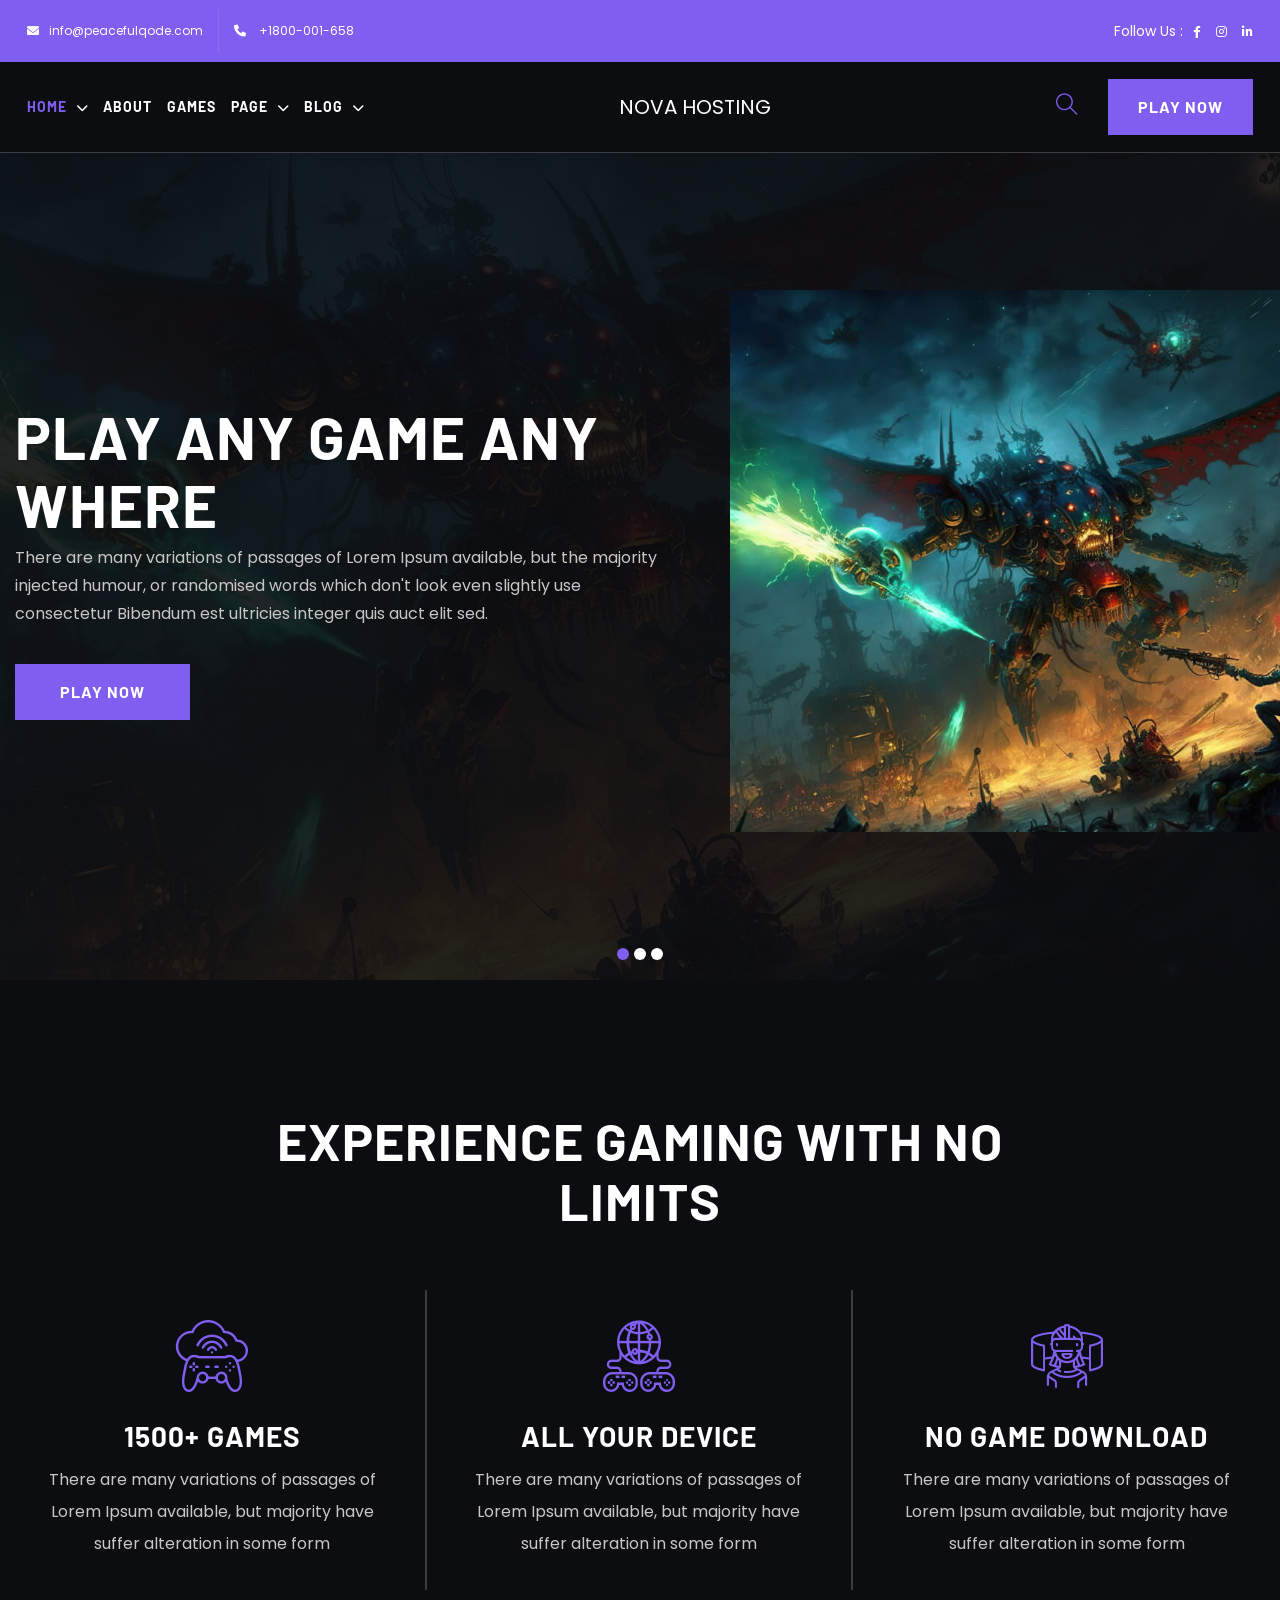
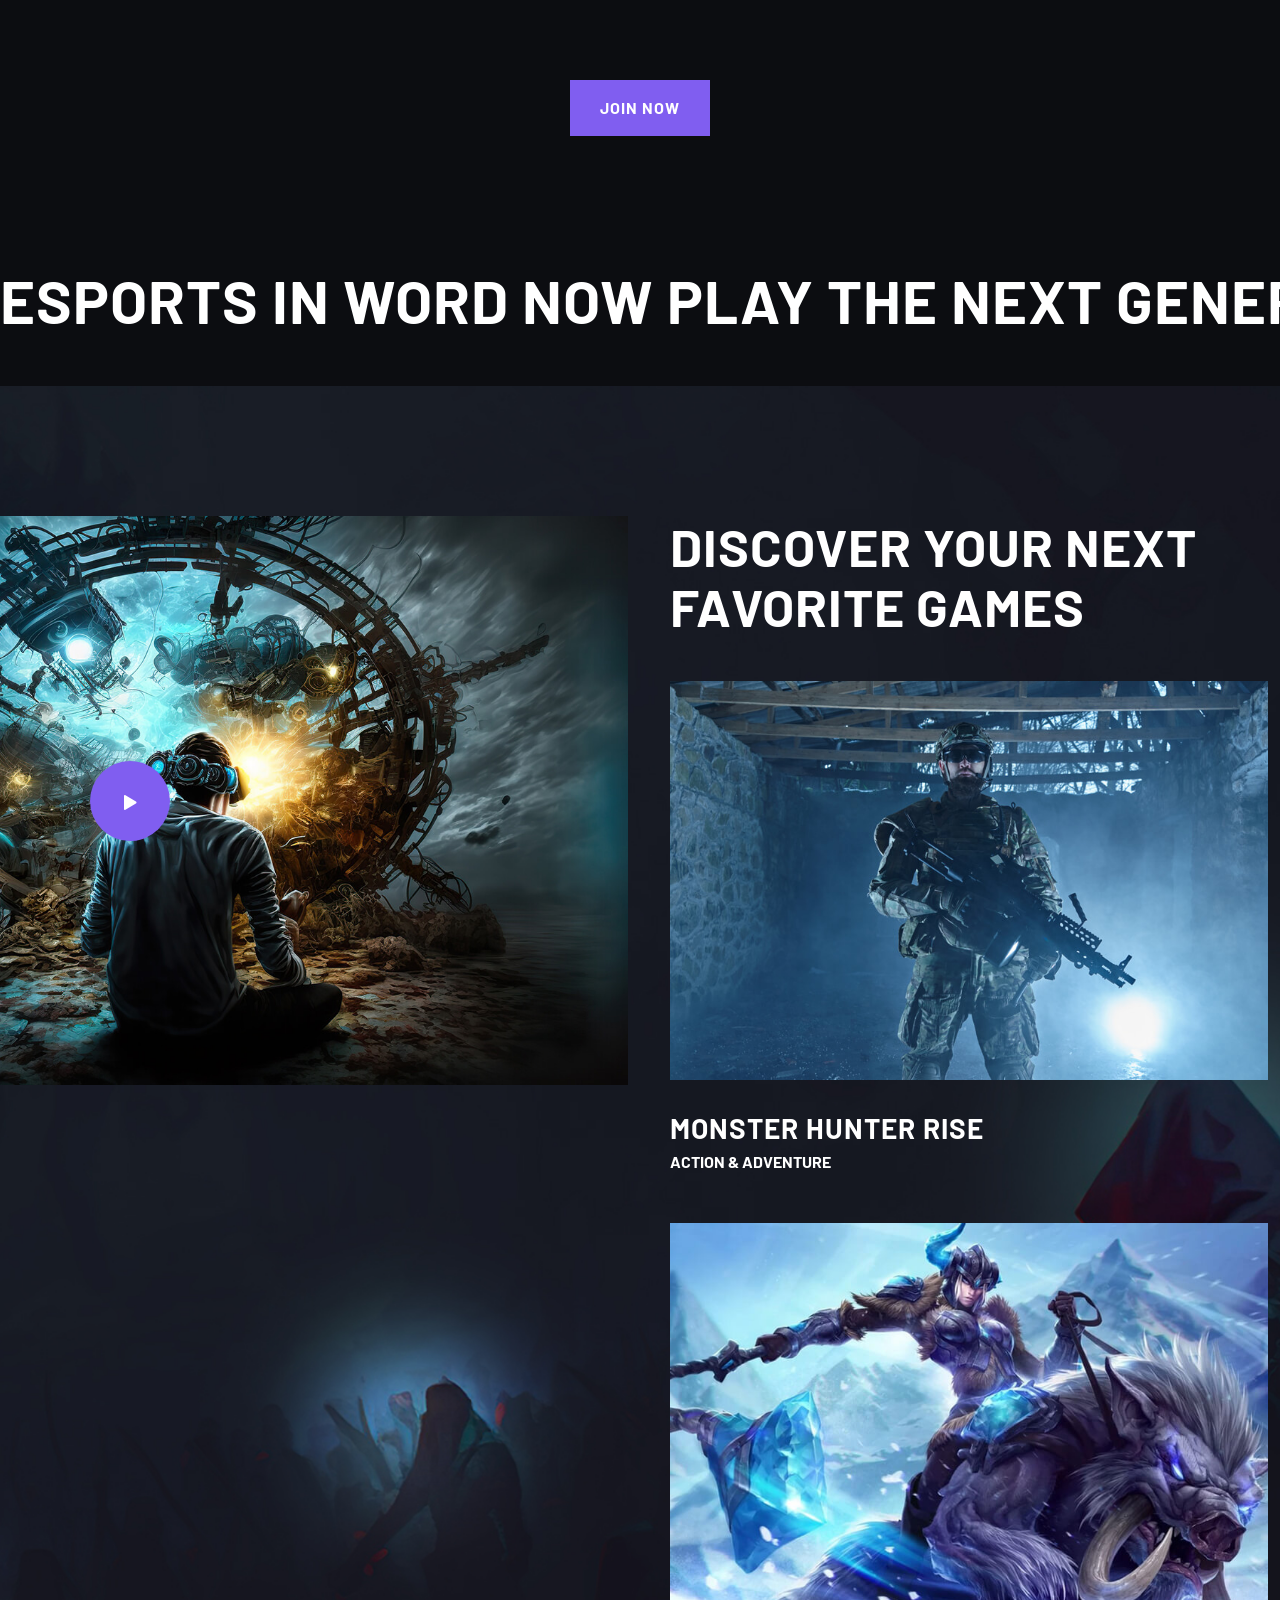
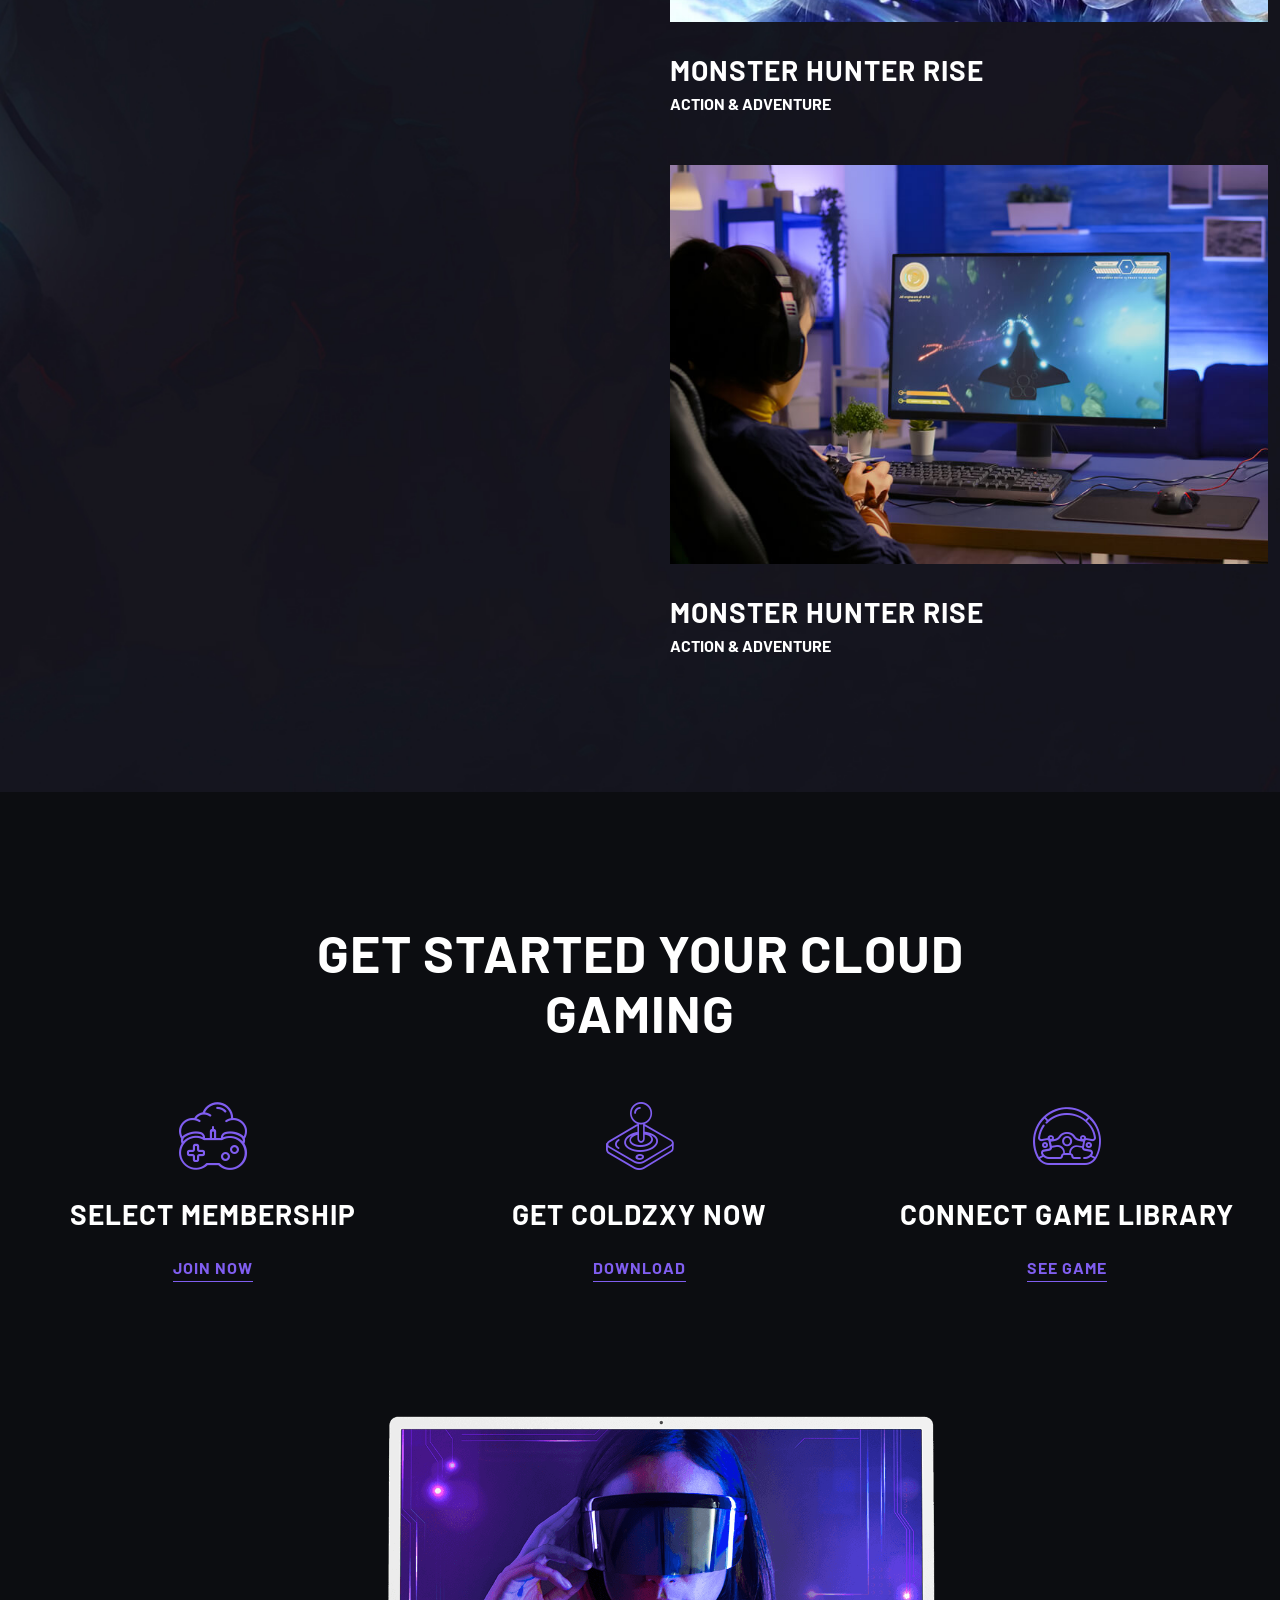
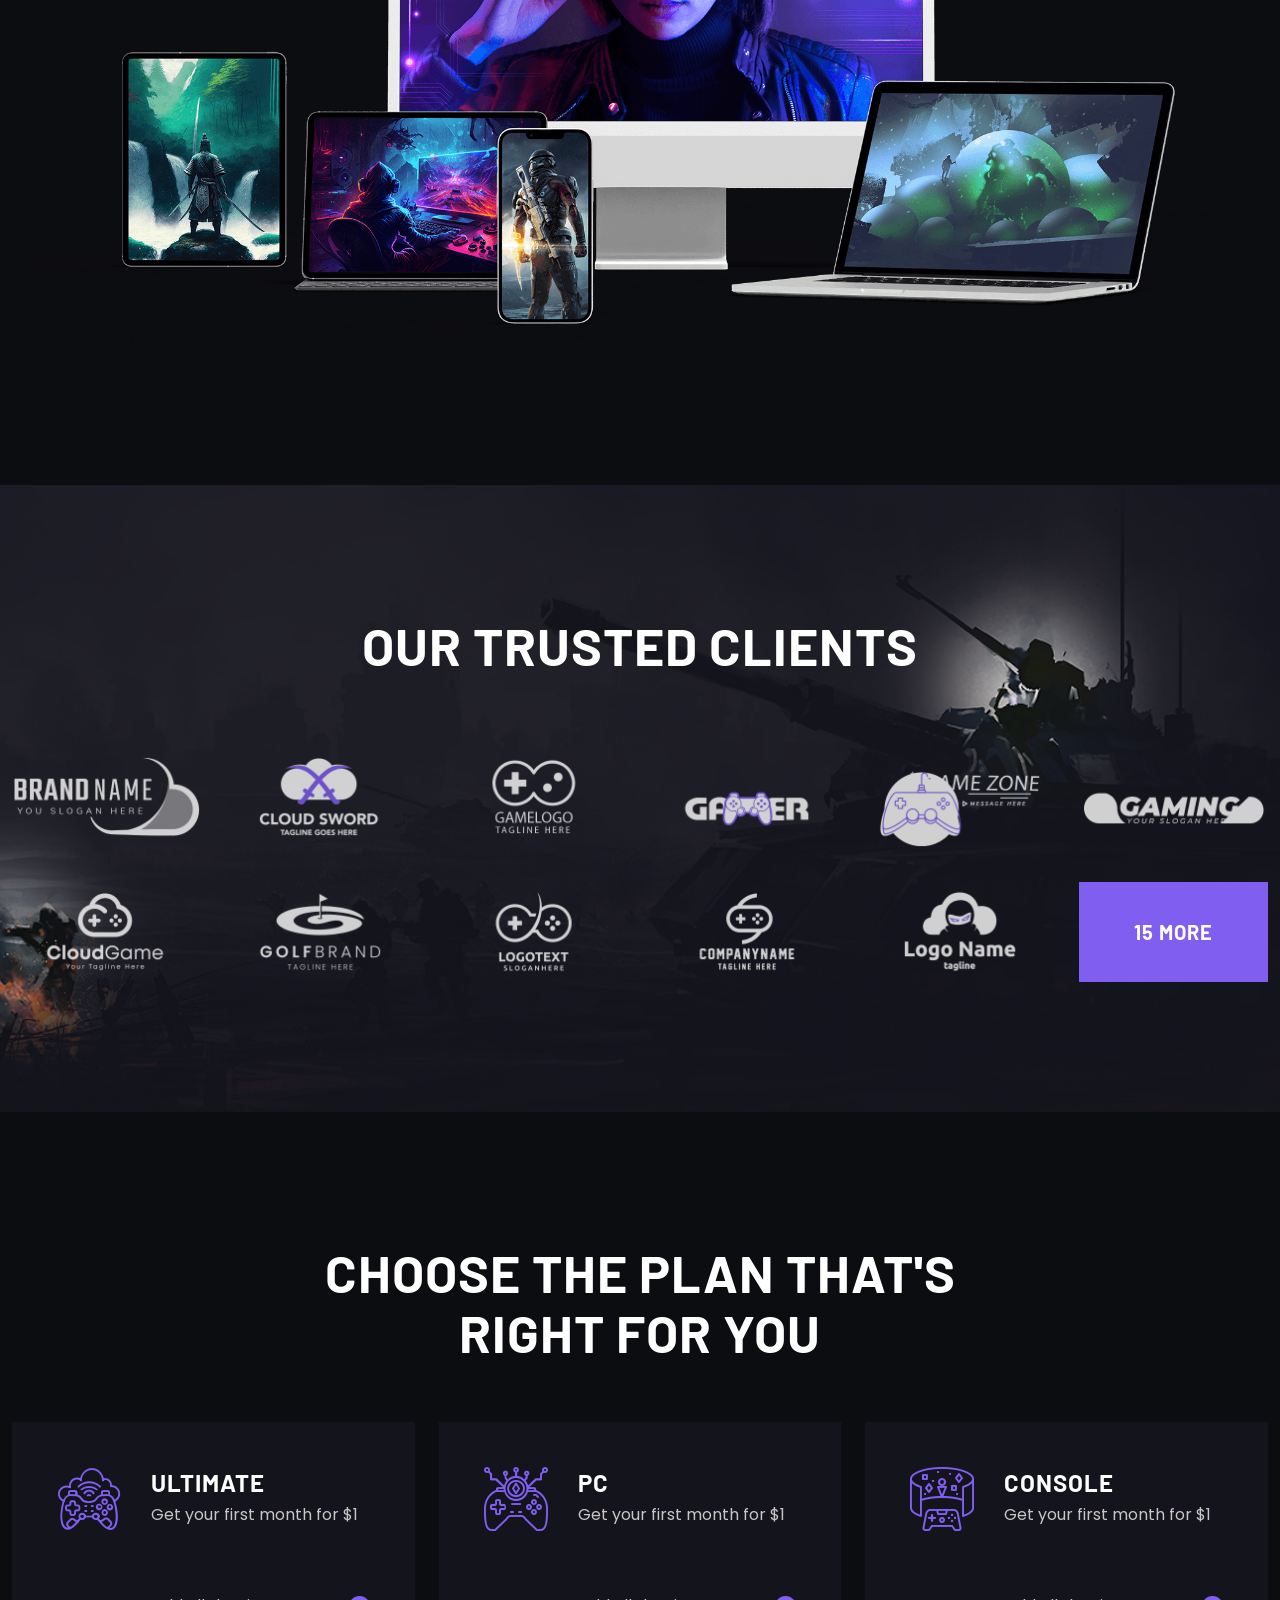
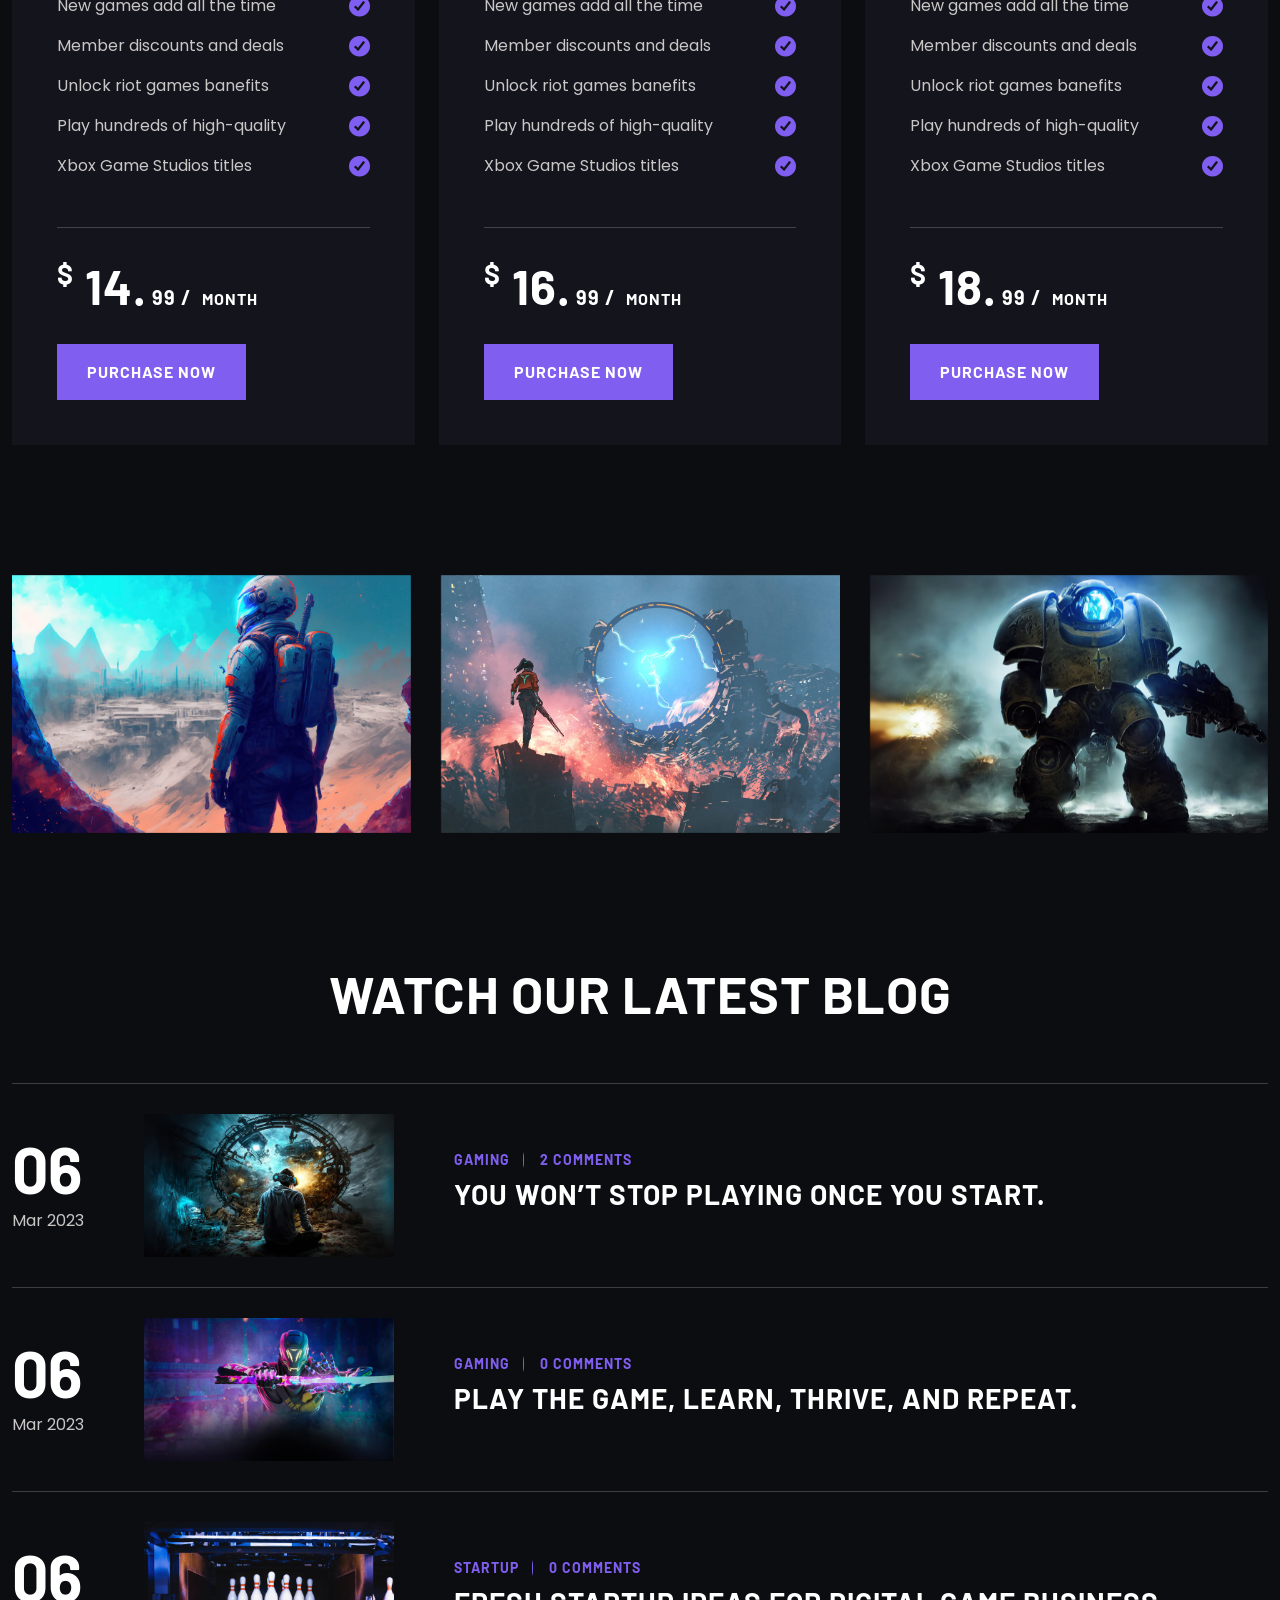
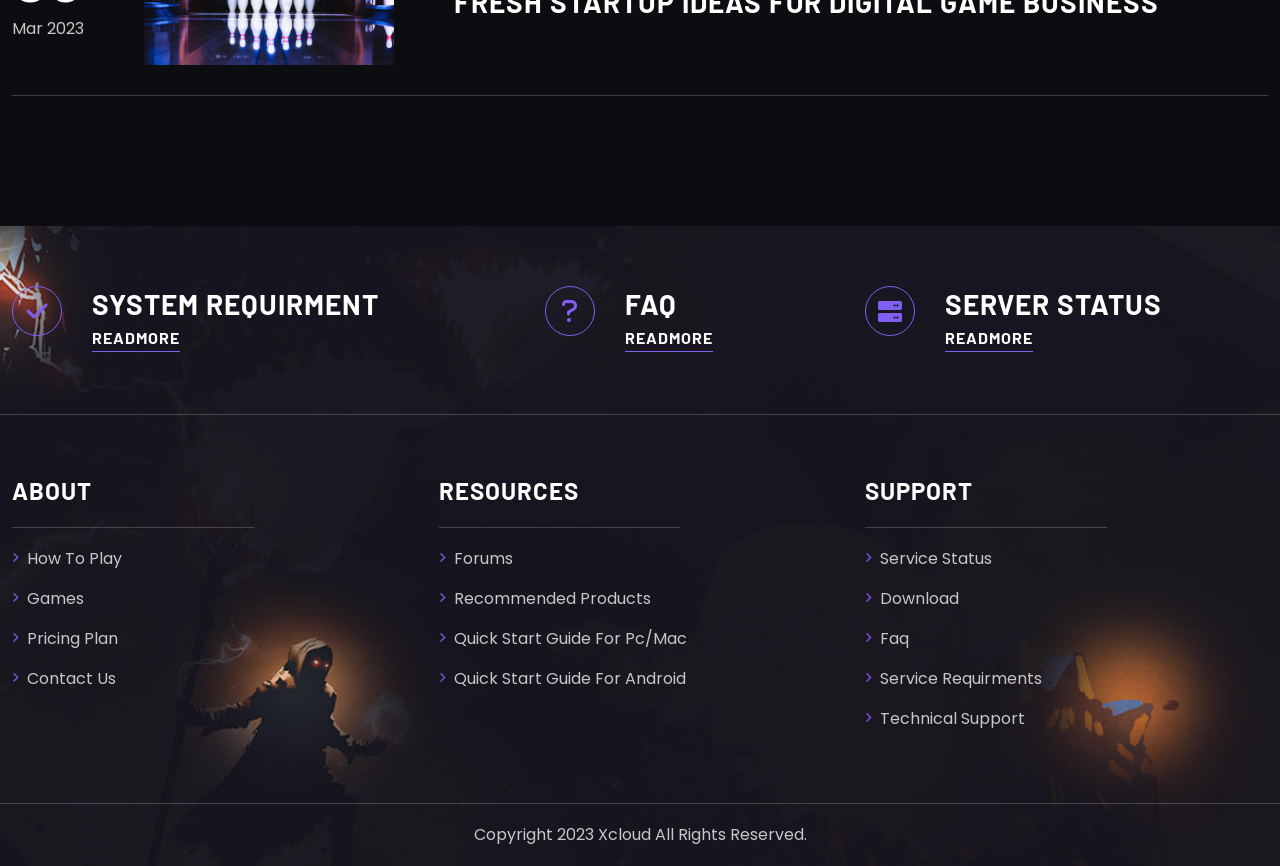
==== index.html @ 8c24ff47 "Hello world" ====
<!DOCTYPE html>
<html lang="en">
<head>
    <meta charset="UTF-8">
    <meta http-equiv="X-UA-Compatible" content="IE=edge">
    <meta name="viewport" content="width=device-width, initial-scale=1.0">
    <title>Xcloud - Cloud Gaming HTML Template</title>
    <!-- Favicon -->
    <link rel="shortcut icon" href="images/favicon.ico">
    <!-- Bootstrap -->
    <link rel="stylesheet" href="css/bootstrap.min.css">
    <!-- Rev-slider -->
    <link rel="stylesheet" href="rev/css/rs6.css">
    <link rel="stylesheet" href="rev/fonts/font-awesome/css/font-awesome.css">
    <link rel="stylesheet" href="rev/fonts/pe-icon-7-stroke/css/pe-icon-7-stroke.css">
    <link rel="stylesheet" href="rev/fonts/pe-icon-7-stroke/css/helper.css">
    <!-- Owl Carousel -->
    <link rel="stylesheet" href="css/owl.carousel.min.css">
    <!-- Animations -->
    <link rel="stylesheet" href="css/animations.min.css">
    <!-- Icons -->
    <link rel="stylesheet" href="fonts/font-awesome/css/all.min.css">
    <link rel="stylesheet" href="css/ionicons.min.css">
    <link rel="stylesheet" href="fonts/themify-icons/themify-icons.css">
    <link rel="stylesheet" href="fonts/flaticon/flaticon.css">
    <!-- Magnific Popup -->
    <link rel="stylesheet" href="css/magnific-popup.min.css">
    <!-- Style -->
    <link rel="stylesheet" href="css/style.css">
    <!-- Responsive -->
    <link rel="stylesheet" href="css/responsive.css">
</head>
<body>

    <!-- Loading -->
    <div id="pq-loading">
        <div id="pq-loading-center">
            <img src="images/logo/logo.png" alt="loading">
        </div>
    </div>
    <!-- Loading -->

    <!-- Header -->
    <header id="pq-header" class="pq-header-style-2 pq-has-sticky ">
        <div class="pq-top-header top-style-2">
            <div class="container">
                <div class="row flex-row-reverse">
                    <div class="col-md-6 text-right">
                        <div class="pq-top-right text-right ">
                            <div class="pq-header-social">
                                <ul>
                                    <li>
                                        Follow Us :
                                    </li>
                                    <li><a href="#"><i class="fab fa-facebook-f"></i></a></li>
                                    <li><a href="#"><i class="fab fa-instagram"></i></a></li>
                                    <li><a href="#"><i class="fab fa-linkedin-in"></i></a></li>
                                </ul>
                            </div>
                        </div>
                    </div>
                    <div class="col-md-6">
                        <div class="pq-header-contact ">
                            <ul>
                                <li>
                                    <i class="fas fa-envelope"></i><span>info@peacefulqode.com</span>
                                </li>
                                <li>
                                    <a href="tel:+1800001658"><i class="fas fa-phone"></i>
                                        <span>+1800-001-658</span>
                                    </a>
                                </li>
                            </ul>
                        </div>
                    </div>
                </div>
            </div>
        </div>
    
        <div class="pq-bottom-header">
            <div class="container">
                <div class="row">
                    <div class="col-lg-12">
                        <nav class="navbar navbar-expand-lg navbar-light">
                            <div class="collapse navbar-collapse" id="navbarSupportedContent">
                                <div id="pq-menu-contain" class="pq-menu-contain">
                                    <ul id="pq-main-menu" class="navbar-nav ml-auto">
                                        <li class="menu-item current-menu-item menu-item-has-children">
                                            <a href="main-home.html">Home</a><i class="fa fa-chevron-down pq-submenu-icon"></i>
                                            <ul class="sub-menu">
                                                <li class="menu-item">
                                                    <a href="main-home.html" aria-current="page">Main Home</a>
                                                </li>
                                                <li class="menu-item current-menu-item">
                                                    <a href="cloud-game.html">Cloud Game</a>
                                                </li>
                                                <li class="menu-item">
                                                    <a href="online-gaming.html">Online Gaming</a>
                                                </li>
                                            </ul>
                                        </li>
                                        <li class="menu-item">
                                            <a href="about.html">About</a>
                                        </li>
                                        <li class="menu-item">
                                            <a href="games.html">Games</a>
                                        </li>
                                        <li class="menu-item menu-item-has-children">
                                            <a href="#">page</a><i class="fa fa-chevron-down pq-submenu-icon"></i>
                                            <ul class="sub-menu">
                                                <li class="menu-item">
                                                    <a href="pricing-plan.html">Pricing Plan</a>
                                                </li>
                                                <li class="menu-item">
                                                    <a href="get-started.html">Get Started</a>
                                                </li>
                                                <li class="menu-item">
                                                    <a href="how-to-play.html">How to play</a>
                                                </li>
                                                <li class="menu-item">
                                                    <a href="support.html">Support</a>
                                                </li>
                                                <li class="menu-item">
                                                    <a href="download.html">Download</a>
                                                </li>
                                                <li class="menu-item">
                                                    <a href="faq.html">FAQ</a>
                                                </li>
                                                <li class="menu-item">
                                                    <a href="contact-us.html">Contact Us</a>
                                                </li>
                                                <li class="menu-item">
                                                    <a href="404.html">404</a>
                                                </li>
                                            </ul>
                                        </li>
                                        <li class="menu-item menu-item-has-children">
                                            <a href="#">blog</a><i class="fa fa-chevron-down pq-submenu-icon"></i>
                                            <ul class="sub-menu">
                                                <li class="menu-item menu-item-has-children">
                                                    <a href="#">Grid Style</a><i
                                                        class="fa fa-chevron-down pq-submenu-icon"></i>
                                                    <ul class="sub-menu">
                                                        <li class="menu-item">
                                                            <a href="1-column-blog.html">1 column blog</a>
                                                        </li>
                                                        <li class="menu-item">
                                                            <a href="2-column-blog.html">2 column blog</a>
                                                        </li>
                                                        <li class="menu-item">
                                                            <a href="3-column-blog.html">3 column blog</a>
                                                        </li>
                                                    </ul>
                                                </li>
                                                <li class="menu-item menu-item-has-children">
                                                    <a href="#">blog sidebar</a><i
                                                        class="fa fa-chevron-down pq-submenu-icon"></i>
                                                    <ul class="sub-menu">
                                                        <li id="menu-item-1534" class="menu-item">
                                                            <a href="left-sidebar.html">Left Sidebar</a>
                                                        </li>
                                                        <li class="menu-item">
                                                            <a href="right-sidebar.html">Right Sidebar</a>
                                                        </li>
                                                    </ul>
                                                </li>
                                                <li class="menu-item">
                                                    <a href="you-wont-stop-playing-once-you-start.html">single blog</a>
                                                </li>
                                            </ul>
                                        </li>
                                    </ul>
                                </div>
                            </div>
                            <a style="color:white;" class="navbar-brand" href="main-home.html">
                                NOVA HOSTING
                            </a>
                            <div class="pq-menu-search-block">
                                <a href="javascript:void(0)" class="pq-tools-serach-button" data-bs-toggle="offcanvas"
                                    data-bs-target="#offcanvassearch"><i class="ti-search"></i>
                                </a>
                                <div class="offcanvas offcanvas-top" tabindex="-1" id="offcanvassearch">
                                    <form role="search" method="get" class="search-form">
                                        <button type="button" class="btn-close" data-bs-dismiss="offcanvas" aria-label="Close"></button>
                                        <label>
                                            <span class="screen-reader-text">Search for:</span>
                                            <input type="search" class="search-field" placeholder="Search …" value="" name="s">
                                        </label>
                                        <button type="submit" class="search-submit"><span class="screen-reader-text">Search</span></button>
                                    </form>
                                </div>
                            </div>
                            <div class="pq-btn-container">
                                <div class="pq-button-block">
                                    <a href="games.html" class="pq-button pq-button-flat">
                                        <span class="pq-button-text">play now </span>
                                    </a>
                                </div>
                            </div>
                            <button class="navbar-toggler" type="button" data-bs-toggle="collapse"
                                data-bs-target="#navbarSupportedContent" aria-controls="navbarSupportedContent"
                                aria-expanded="false" aria-label="Toggle navigation">
                                <i class="fas fa-bars"></i>
                            </button>
                        </nav>
                    </div>
                </div>
            </div>
        </div>
    </header>
    <!-- Header -->

    <!-- Banner -->
    <div class="banner-page-2">
        <!-- START Home 2 REVOLUTION SLIDER 6.6.11 -->
        <p class="rs-p-wp-fix"></p>
        <rs-module-wrap id="rev_slider_3_1_wrapper" data-alias="home2" data-source="gallery"
            style="visibility:hidden;background:transparent;padding:0;margin:0px auto;margin-top:0;margin-bottom:0;">
            <rs-module id="rev_slider_3_1" data-version="6.6.11">
                <rs-slides style="overflow: hidden; position: absolute;">
                    <rs-slide style="position: absolute;" data-key="rs-5" data-title="Slide"
                        data-thumb="rev/assets/1-3-50x100.png" data-anim="adpr:false;ms:300;" data-in="o:0;"
                        data-out="a:false;">
                        <img src="rev/assets/dummy.png" alt="" title="1 (3)" width="1920" height="1080"
                            class="rev-slidebg tp-rs-img rs-lazyload" data-lazyload="rev/assets/1-3.png" data-no-retina>
                        <!--
    							--><rs-layer id="slider-3-slide-5-layer-0" class="rs-des-font" data-type="text" data-color="#c9c6c6"
                            data-rsp_ch="on" data-xy="x:l,l,c,c;xo:15px,30px,0,18px;y:m,m,t,t;yo:96px,34px,165px,-23px;"
                            data-text="w:normal;s:16,14,15,9;l:28,22,22,13;a:left,left,center,center;"
                            data-dim="w:659px,476px,565px,348px;" data-vbility="t,t,t,f" data-frame_0="y:50,40,30,18;"
                            data-frame_1="st:700;sp:1000;sR:700;" data-frame_999="o:0;st:w;sR:7300;"
                            style="z-index:9;font-family:'Poppins';">There are many variations of passages of Lorem Ipsum
                            available, but the majority injected humour, or randomised words which don't look even slightly
                            use consectetur Bibendum est ultricies integer quis auct elit sed. <br>
    
                        </rs-layer><!--
    
    							--><rs-layer id="slider-3-slide-5-layer-1" data-type="image" data-rsp_ch="on"
                            data-xy="x:r,r,c,c;xo:-200px,15px,0,0;y:b,m,b,b;yo:148px,13px,43px,54px;"
                            data-text="w:normal;s:20,16,12,7;l:0,20,15,9;"
                            data-dim="w:750px,480px,364px,380px;h:542px,347px,263px,274px;" data-frame_0="x:50,40,30,18;"
                            data-frame_1="st:300;sp:1000;sR:300;" data-frame_999="o:0;st:w;sR:7700;" style="z-index:7;"><img
                                src="rev/assets/dummy.png" alt="" class="tp-rs-img rs-lazyload" width="1001" height="723"
                                data-lazyload="rev/assets/1-5.jpg" data-no-retina>
                        </rs-layer><!--
    
    							--><rs-layer id="slider-3-slide-5-layer-3" data-type="text" data-rsp_ch="on"
                            data-xy="x:l,l,c,c;xo:15px,30px,0,0;y:m,m,t,t;yo:-20px,-72px,55px,65px;"
                            data-text="w:normal;s:60,52,42,34;l:68,60,50,42;ls:1px;fw:700;a:left,left,center,center;"
                            data-dim="w:584px,503px,398px,332px;" data-frame_0="y:50,40,30,18;"
                            data-frame_1="st:480;sp:1000;sR:480;" data-frame_999="o:0;st:w;sR:7520;"
                            style="z-index:8;font-family:'Barlow';text-transform:uppercase;">play any game<span
                                class="last-word"> any where</span>
                        </rs-layer><!--
    
    							--><a id="slider-3-slide-5-layer-4" class="rs-layer rs-button pq-button pq-button-flat rev-btn"
                            href="games.html" target="_self" data-type="button" data-rsp_ch="on"
                            data-xy="x:l,l,c,c;xo:15px,30px,0,0;y:m;yo:202px,126px,-33px,-98px;"
                            data-text="w:normal;s:16,14,14,13;l:24,22,22,24;ls:1px;fw:700;"
                            data-dim="minh:0px,none,none,none;"
                            data-padding="t:16,13,14,10;r:45,25,22,20;b:16,13,14,10;l:45,25,22,20;"
                            data-frame_0="y:50,40,30,18;" data-frame_1="st:1000;sp:1000;sR:1000;"
                            data-frame_999="o:0;st:w;sR:7000;"
                            data-frame_hover="c:#0c0d11;bgc:#fff;bor:0px,0px,0px,0px;sp:100;e:power1.inOut;bri:100%;"
                            style="z-index:10;background-color:#805ef0;font-family:'Barlow';text-transform:uppercase;">
                            <div class="pq-button-block"><span class="pq-button-text">play now</span></div>
                        </a><!--
    --> </rs-slide>
                    <rs-slide style="position: absolute;" data-key="rs-22" data-title="Slide"
                        data-thumb="rev/assets/1-4-50x100.png" data-anim="adpr:false;ms:300;" data-in="o:0;"
                        data-out="a:false;">
                        <img src="rev/assets/dummy.png" alt="" title="1 (4)" width="1920" height="1080"
                            class="rev-slidebg tp-rs-img rs-lazyload" data-lazyload="rev/assets/1-4.png" data-no-retina>
                        <!--
    							--><rs-layer id="slider-3-slide-22-layer-0" class="rs-des-font" data-type="text" data-color="#c9c6c6"
                            data-rsp_ch="on" data-xy="x:l,l,c,c;xo:15px,30px,0,18px;y:m,m,t,t;yo:96px,34px,165px,-23px;"
                            data-text="w:normal;s:16,14,15,9;l:28,22,22,13;a:left,left,center,center;"
                            data-dim="w:659px,476px,565px,348px;" data-vbility="t,t,t,f" data-frame_0="y:50,40,30,18;"
                            data-frame_1="st:700;sp:1000;sR:700;" data-frame_999="o:0;st:w;sR:7300;"
                            style="z-index:9;font-family:'Poppins';">There are many variations of passages of Lorem Ipsum
                            available, but the majority injected humour, or randomised words which don't look even slightly
                            use consectetur Bibendum est ultricies integer quis auct elit sed. <br>
    
                        </rs-layer><!--
    
    							--><rs-layer id="slider-3-slide-22-layer-1" data-type="image" data-rsp_ch="on"
                            data-xy="x:r,r,c,c;xo:-200px,15px,0,0;y:b,m,b,b;yo:148px,13px,43px,54px;"
                            data-text="w:normal;s:20,16,12,7;l:0,20,15,9;"
                            data-dim="w:750px,480px,364px,380px;h:542px,347px,263px,274px;" data-frame_0="x:50,40,30,18;"
                            data-frame_1="st:300;sp:1000;sR:300;" data-frame_999="o:0;st:w;sR:7700;" style="z-index:7;"><img
                                src="rev/assets/dummy.png" alt="" class="tp-rs-img rs-lazyload" width="1001" height="723"
                                data-lazyload="rev/assets/2-5.jpg" data-no-retina>
                        </rs-layer><!--
    
    							--><rs-layer id="slider-3-slide-22-layer-3" data-type="text" data-rsp_ch="on"
                            data-xy="x:l,l,c,c;xo:15px,30px,0,0;y:m,m,t,t;yo:-20px,-72px,55px,65px;"
                            data-text="w:normal;s:60,52,42,34;l:68,60,50,42;ls:1px;fw:700;a:left,left,center,center;"
                            data-dim="w:584px,503px,398px,366px;" data-frame_0="y:50,40,30,18;"
                            data-frame_1="st:480;sp:1000;sR:480;" data-frame_999="o:0;st:w;sR:7520;"
                            style="z-index:8;font-family:'Barlow';text-transform:uppercase;">TOP RATED STEAM<span
                                class="last-word"> any MATCHES</span>
                        </rs-layer><!--
    
    							--><a id="slider-3-slide-22-layer-4" class="rs-layer rs-button pq-button pq-button-flat rev-btn"
                            href="games.html" target="_self" data-type="button" data-rsp_ch="on"
                            data-xy="x:l,l,c,c;xo:15px,30px,0,0;y:m;yo:202px,126px,-33px,-98px;"
                            data-text="w:normal;s:16,14,14,13;l:24,22,22,24;ls:1px;fw:700;"
                            data-dim="minh:0px,none,none,none;"
                            data-padding="t:16,13,14,10;r:45,25,22,20;b:16,13,14,10;l:45,25,22,20;"
                            data-frame_0="y:50,40,30,18;" data-frame_1="st:1000;sp:1000;sR:1000;"
                            data-frame_999="o:0;st:w;sR:7000;"
                            data-frame_hover="c:#0c0d11;bgc:#fff;bor:0px,0px,0px,0px;sp:100;e:power1.inOut;bri:100%;"
                            style="z-index:10;background-color:#805ef0;font-family:'Barlow';text-transform:uppercase;">
                            <div class="pq-button-block"><span class="pq-button-text">play now</span></div>
                        </a><!--
    --> </rs-slide>
                    <rs-slide style="position: absolute;" data-key="rs-23" data-title="Slide"
                        data-thumb="rev/assets/1-5-50x100.png" data-anim="adpr:false;ms:300;" data-in="o:0;"
                        data-out="a:false;">
                        <img src="rev/assets/dummy.png" alt="" title="1 (5)" width="1920" height="1080"
                            class="rev-slidebg tp-rs-img rs-lazyload" data-lazyload="rev/assets/1-5.png" data-no-retina>
                        <!--
    							--><rs-layer id="slider-3-slide-23-layer-0" class="rs-des-font" data-type="text" data-color="#c9c6c6"
                            data-rsp_ch="on" data-xy="x:l,l,c,c;xo:15px,30px,0,18px;y:m,m,t,t;yo:96px,34px,165px,-23px;"
                            data-text="w:normal;s:16,14,15,9;l:28,22,22,13;a:left,left,center,center;"
                            data-dim="w:659px,476px,565px,348px;" data-vbility="t,t,t,f" data-frame_0="y:50,40,30,18;"
                            data-frame_1="st:700;sp:1000;sR:700;" data-frame_999="o:0;st:w;sR:7300;"
                            style="z-index:9;font-family:'Poppins';">There are many variations of passages of Lorem Ipsum
                            available, but the majority injected humour, or randomised words which don't look even slightly
                            use consectetur Bibendum est ultricies integer quis auct elit sed. <br>
    
                        </rs-layer><!--
    
    							--><rs-layer id="slider-3-slide-23-layer-1" data-type="image" data-rsp_ch="on"
                            data-xy="x:r,r,c,c;xo:-200px,15px,0,0;y:b,m,b,b;yo:148px,13px,43px,54px;"
                            data-text="w:normal;s:20,16,12,7;l:0,20,15,9;"
                            data-dim="w:750px,480px,364px,380px;h:542px,347px,263px,274px;" data-frame_0="x:50,40,30,18;"
                            data-frame_1="st:300;sp:1000;sR:300;" data-frame_999="o:0;st:w;sR:7700;" style="z-index:7;"><img
                                src="rev/assets/dummy.png" alt="" class="tp-rs-img rs-lazyload" width="1001" height="723"
                                data-lazyload="rev/assets/3-5.jpg" data-no-retina>
                        </rs-layer><!--
    
    							--><rs-layer id="slider-3-slide-23-layer-3" data-type="text" data-rsp_ch="on"
                            data-xy="x:l,l,c,c;xo:15px,30px,0,0;y:m,m,t,t;yo:-20px,-72px,55px,65px;"
                            data-text="w:normal;s:60,52,42,34;l:68,60,50,42;ls:1px;fw:700;a:left,left,center,center;"
                            data-dim="w:584px,503px,398px,366px;" data-frame_0="y:50,40,30,18;"
                            data-frame_1="st:480;sp:1000;sR:480;" data-frame_999="o:0;st:w;sR:7520;"
                            style="z-index:8;font-family:'Barlow';text-transform:uppercase;">JOIN THE COMMUN<span
                                class="last-word"> try discord</span>
                        </rs-layer><!--
    
    							--><a id="slider-3-slide-23-layer-4" class="rs-layer rs-button pq-button pq-button-flat rev-btn"
                            href="games.html" target="_self" data-type="button" data-rsp_ch="on"
                            data-xy="x:l,l,c,c;xo:15px,30px,0,0;y:m;yo:202px,126px,-33px,-98px;"
                            data-text="w:normal;s:16,14,14,13;l:24,22,22,24;ls:1px;fw:700;"
                            data-dim="minh:0px,none,none,none;"
                            data-padding="t:16,13,14,10;r:45,25,22,20;b:16,13,14,10;l:45,25,22,20;"
                            data-frame_0="y:50,40,30,18;" data-frame_1="st:1000;sp:1000;sR:1000;"
                            data-frame_999="o:0;st:w;sR:7000;"
                            data-frame_hover="c:#0c0d11;bgc:#fff;bor:0px,0px,0px,0px;sp:100;e:power1.inOut;bri:100%;"
                            style="z-index:10;background-color:#805ef0;font-family:'Barlow';text-transform:uppercase;">
                            <div class="pq-button-block"><span class="pq-button-text">play now</span></div>
                        </a><!--
    --> </rs-slide>
                </rs-slides>
            </rs-module>
        </rs-module-wrap>
        <!-- END REVOLUTION SLIDER -->
    </div>
    <!-- Banner -->

    <!-- Experience -->
    <section class="experience">
        <div class="container">
            <div class="row">
                <div class="col-lg-12">
                    <div class="pq-section-title-style-1 text-center">
                        <h2 class="pq-section-main-title">experience gaming with no limits</h2>
                    </div>
                </div>
                <div class="col-xl-4 col-lg-6 col-md-6 p-0">
                    <div class="pq-icon-box pq-style-3">
                        <div class="pq-icon">
                            <i class="flaticon-gaming-1"></i>
                        </div>
                        <div class="pq-icon-box-content">
                            <h4 class="pq-icon-box-title">1500+ games</h4>
                            <p class="pq-icon-box-description">There are many variations of passages of Lorem Ipsum available, but majority have suffer alteration in some form</p>
                        </div>
                    </div>
                </div>
                <div class="col-xl-4 col-lg-6 col-md-6 p-0 mt-4 mt-md-0">
                    <div class="pq-icon-box pq-style-3 pq-border-lg-0">
                        <div class="pq-icon">
                            <i class="flaticon-online-game"></i>
                        </div>
                        <div class="pq-icon-box-content">
                            <h4 class="pq-icon-box-title">all your device</h4>
                            <p class="pq-icon-box-description">There are many variations of passages of Lorem Ipsum available, but majority have suffer alteration in some form</p>
                        </div>
                    </div>
                </div>
                <div class="col-xl-4 col-lg-6 col-md-6 p-0 mt-4 mt-xl-0">
                    <div class="pq-icon-box pq-style-3 border-0">
                        <div class="pq-icon">
                            <i class="flaticon-vr-glasses"></i>
                        </div>
                        <div class="pq-icon-box-content">
                            <h4 class="pq-icon-box-title">no game download</h4>
                            <p class="pq-icon-box-description">There are many variations of passages of Lorem Ipsum available, but majority have suffer alteration in some form</p>
                        </div>
                    </div>
                </div>
                <div class="col-lg-12">
                    <div class="pq-btn-container text-center pq-mt-90">
                        <div class="pq-button-block">
                            <a class="pq-button pq-button-flat" href="games.html">
                                <span class="pq-button-text">join now</span>
                            </a>
                        </div>
                    </div>
                </div>
            </div>
        </div>
    </section>
    <!-- Experience -->

    <!-- Marquee -->
    <div class="marquee pq-pb-60">
        <div class="container-fluid">
            <div class="row">
                <div class="col-lg-12 p-0">
                    <div class="pq-marquee-main ">
                        <div class="pq-marquee">
                            <ul class="marquee-content-items">
                                <li>
                                    esports in word now play the next generation <span> cloud gaming</span>
                                </li>
                            </ul>
                            <ul class="marquee-content-items">
                                <li>
                                    esports in word now play the next generation <span> cloud gaming</span>
                                </li>
                            </ul>
                        </div>
                    </div>
                </div>
            </div>
        </div>
    </div>
    <!-- Marquee -->

    <!-- Discover -->
    <section class="discover pq-bg-img-4">
        <div class="container">
            <div class="row">
                <div class="col-xl-6">
                    <div class="pq-sticky-top">
                        <div class="pq-video-img pq-ms-380">
                            <img src="images/video-popup/1.jpg" class="img-fluid" alt="">    
                            <div class="pq-popup-video-block pq-popup-style-1">
                                <div class="pq-video-icon">
                                    <a href="https://www.youtube.com/watch?v=XHOmBV4js_E" class="pq-video default popup-youtube">
                                        <i aria-hidden="true" class="ion ion-play"></i>
                                    </a>
                                </div>
                            </div>
                        </div>
                    </div>
                </div>
                <div class="col-xl-6 pq-ps-30 mt-4 mt-xl-0">
                    <div class="row">
                        <div class="col-lg-12">
                            <div class=" pq-section-title-style-1">
                                <h2 class="pq-section-main-title">discover your next favorite games</h2>
                            </div>
                            <div class="pq-image-box pq-style-2 pq-mt-45">
                                <div class="pq-image-box-img">
                                    <a href="games.html"><img src="images/discover/1.jpg" class="img-fluid" alt=""></a>
                                </div>
                                <div class="pq-image-box-content">
                                    <h4 class="pq-image-box-title"><a href="games.html">Monster Hunter Rise</a></h4>
                                    <p class="pq-image-box-description">Action & Adventure</p>
                                </div>
                            </div>
                            <div class="pq-image-box pq-style-2 pq-mt-45">
                                <div class="pq-image-box-img">
                                    <a href="games.html"><img src="images/discover/2.jpg" alt=""></a>
                                </div>
                                <div class="pq-image-box-content">
                                    <h4 class="pq-image-box-title"><a href="games.html">Monster Hunter Rise</a></h4>
                                    <p class="pq-image-box-description">Action & Adventure</p>
                                </div>
                            </div>
                            <div class="pq-image-box pq-style-2 pq-mt-45">
                                <div class="pq-image-box-img">
                                    <a href="games.html"><img src="images/discover/3.jpg" alt=""></a>
                                </div>
                                <div class="pq-image-box-content">
                                    <h4 class="pq-image-box-title"><a href="games.html">Monster Hunter Rise</a></h4>
                                    <p class="pq-image-box-description">Action & Adventure</p>
                                </div>
                            </div>
                        </div>
                    </div>
                </div>
            </div>
        </div>
    </section>
    <!-- Discover -->

    <!-- Get Started -->
    <section class="get-started">
        <div class="container">
            <div class="row">
                <div class="col-lg-12">
                    <div class="pq-section-title-style-1 text-center">
                        <h2 class="pq-section-main-title">get started your cloud gaming</h2>
                    </div>
                </div>
                <div class="col-xl-4 col-lg-6 col-md-6">
                    <div class="pq-icon-box pq-style-4">
                        <div class="pq-icon">
                            <i class="flaticon-gaming-5"></i>
                        </div>
                        <div class="pq-icon-box-content">
                            <h4 class="pq-icon-box-title">Select Membership</h4>
                            <div class="pq-btn-container">
                                <div class="pq-button-block">
                                    <a class="pq-button pq-button-link" href="pricing-plan.html">
                                        <span class="pq-button-text">join now</span>
                                    </a>
                                </div>
                            </div>
                        </div>
                    </div>
                </div>
                <div class="col-xl-4 col-lg-6 col-md-6 mt-4 mt-md-0">
                    <div class="pq-icon-box pq-style-4">
                        <div class="pq-icon">
                            <i class="flaticon-joystick"></i>
                        </div>
                        <div class="pq-icon-box-content">
                            <h4 class="pq-icon-box-title">Get Coldzxy Now</h4>
                            <div class="pq-btn-container">
                                <div class="pq-button-block">
                                    <a class="pq-button pq-button-link" href="download.html">
                                        <span class="pq-button-text">download</span>
                                    </a>
                                </div>
                            </div>
                        </div>
                    </div>
                </div>
                <div class="col-xl-4 col-lg-12 col-md-12 mt-4 mt-xl-0">
                    <div class="pq-icon-box pq-style-4">
                        <div class="pq-icon">
                            <i class="flaticon-gaming-3"></i>
                        </div>
                        <div class="pq-icon-box-content">
                            <h4 class="pq-icon-box-title">connect game library</h4>
                            <div class="pq-btn-container">
                                <div class="pq-button-block">
                                    <a class="pq-button pq-button-link" href="how-to-play.html">
                                        <span class="pq-button-text">see game</span>
                                    </a>
                                </div>
                            </div>
                        </div>
                    </div>
                </div>
                <div class="col-lg-12 pq-mt-130">
                    <img src="images/1.png" class="img-fluid" alt="">
                </div>
            </div>
        </div>
    </section>
    <!-- Get Started -->

    <!-- Client -->
    <section class="client pq-bg-grey pq-bg-img-5">
        <div class="container">
            <div class="row align-items-center">
                <div class="col-lg-12">
                    <div class="pq-section-title-style-1 text-center">
                        <h2 class="pq-section-main-title">our trusted clients</h2>
                    </div>
                </div>
                <div class="col-xl-2 col-lg-4 col-md-4">
                    <div class="pq-client-box pq-client-style-1">
                        <div class="pq-client-box">
                            <a>
                                <img decoding="async" src="images/client/1.png"
                                    alt="pq-client-img" class="pq-client-img">
                    
                                <img decoding="async" src="images/client/h1.png"
                                    alt="pq-client-img" class="pq-client-hover-img">
                            </a>
                        </div>
                    </div>
                </div>
                <div class="col-xl-2 col-lg-4 col-md-4 mt-4 mt-md-0">
                    <div class="pq-client-box pq-client-style-1">
                        <div class="pq-client-box">
                            <a>
                                <img decoding="async" src="images/client/2.png"
                                    alt="pq-client-img" class="pq-client-img">
                    
                                <img decoding="async" src="images/client/h2.png"
                                    alt="pq-client-img" class="pq-client-hover-img">
                            </a>
                        </div>
                    </div>
                </div>
                <div class="col-xl-2 col-lg-4 col-md-4 mt-4 mt-md-0">
                    <div class="pq-client-box pq-client-style-1">
                        <div class="pq-client-box">
                            <a>
                                <img decoding="async" src="images/client/3.png"
                                    alt="pq-client-img" class="pq-client-img">
                    
                                <img decoding="async" src="images/client/h3.png"
                                    alt="pq-client-img" class="pq-client-hover-img">
                            </a>
                        </div>
                    </div>
                </div>
                <div class="col-xl-2 col-lg-4 col-md-4 mt-4">
                    <div class="pq-client-box pq-client-style-1">
                        <div class="pq-client-box">
                            <a>
                                <img decoding="async" src="images/client/4.png"
                                    alt="pq-client-img" class="pq-client-img">
                    
                                <img decoding="async" src="images/client/h4.png"
                                    alt="pq-client-img" class="pq-client-hover-img">
                            </a>
                        </div>
                    </div>
                </div>
                <div class="col-xl-2 col-lg-4 col-md-4 mt-4">
                    <div class="pq-client-box pq-client-style-1">
                        <div class="pq-client-box">
                            <a>
                                <img decoding="async" src="images/client/5.png"
                                    alt="pq-client-img" class="pq-client-img">
                    
                                <img decoding="async" src="images/client/h5.png"
                                    alt="pq-client-img" class="pq-client-hover-img">
                            </a>
                        </div>
                    </div>
                </div>
                <div class="col-xl-2 col-lg-4 col-md-4 mt-4">
                    <div class="pq-client-box pq-client-style-1">
                        <div class="pq-client-box">
                            <a>
                                <img decoding="async" src="images/client/6.png"
                                    alt="pq-client-img" class="pq-client-img">
                    
                                <img decoding="async" src="images/client/h6.png"
                                    alt="pq-client-img" class="pq-client-hover-img">
                            </a>
                        </div>
                    </div>
                </div>
                <div class="col-xl-2 col-lg-4 col-md-4 mt-4">
                    <div class="pq-client-box pq-client-style-1">
                        <div class="pq-client-box">
                            <a>
                                <img decoding="async" src="images/client/7.png"
                                    alt="pq-client-img" class="pq-client-img">
                    
                                <img decoding="async" src="images/client/h7.png"
                                    alt="pq-client-img" class="pq-client-hover-img">
                            </a>
                        </div>
                    </div>
                </div>
                <div class="col-xl-2 col-lg-4 col-md-4 mt-4">
                    <div class="pq-client-box pq-client-style-1">
                        <div class="pq-client-box">
                            <a>
                                <img decoding="async" src="images/client/8.png"
                                    alt="pq-client-img" class="pq-client-img">
                    
                                <img decoding="async" src="images/client/h8.png"
                                    alt="pq-client-img" class="pq-client-hover-img">
                            </a>
                        </div>
                    </div>
                </div>
                <div class="col-xl-2 col-lg-4 col-md-4 mt-4">
                    <div class="pq-client-box pq-client-style-1">
                        <div class="pq-client-box">
                            <a>
                                <img decoding="async" src="images/client/9.png"
                                    alt="pq-client-img" class="pq-client-img">
                    
                                <img decoding="async" src="images/client/h9.png"
                                    alt="pq-client-img" class="pq-client-hover-img">
                            </a>
                        </div>
                    </div>
                </div>
                <div class="col-xl-2 col-lg-4 col-md-4 mt-4">
                    <div class="pq-client-box pq-client-style-1">
                        <div class="pq-client-box">
                            <a>
                                <img decoding="async" src="images/client/10.png"
                                    alt="pq-client-img" class="pq-client-img">
                    
                                <img decoding="async" src="images/client/h10.png"
                                    alt="pq-client-img" class="pq-client-hover-img">
                            </a>
                        </div>
                    </div>
                </div>
                <div class="col-xl-2 col-lg-4 col-md-4 mt-4">
                    <div class="pq-client-box pq-client-style-1">
                        <div class="pq-client-box">
                            <a>
                                <img decoding="async" src="images/client/11.png"
                                    alt="pq-client-img" class="pq-client-img">
                    
                                <img decoding="async" src="images/client/h11.png"
                                    alt="pq-client-img" class="pq-client-hover-img">
                            </a>
                        </div>
                    </div>
                </div>
                <div class="col-xl-2 col-lg-4 col-md-4 mt-4">
                    <h6 class="pq-more-link pq-bg-primary"><a href="games.html">15 more</a></h6>
                </div>
            </div>
        </div>
    </section>
    <!-- Client -->

    <!-- Pricing Plan -->
    <section class="pricing-plan">
        <div class="container">
            <div class="row">
                <div class="col-lg-12">
                    <div class="pq-section-title-style-1 text-center">
                        <h2 class="pq-section-main-title">choose the plan that's right for you</h2>
                    </div>
                </div>
                <div class="col-xl-4 col-lg-6 col-md-6">
                    <div class="pq-pricing-plan pq-style-1">
                        <div class="pq-pricebox-detail">
                            <div class="pq-price-media">
                                <i class=" flaticon-arcade"></i>
                            </div>
                            <div class="pq-price-content">
                                <h5 class="pq-pricebox-title">ultimate</h5>
                                <span class="pq-pricebox-descrption">Get your first month for $1 </span>
                            </div>
                        </div>
                        <ul class="pq-list-info">
                            <li class="">
                                <span>New games add all the time</span><i class="ion ion-checkmark-circled"></i>
                            </li>
                            <li class="">
                                <span>Member discounts and deals</span><i class="ion ion-checkmark-circled"></i>
                            </li>
                            <li class="">
                                <span>Unlock riot games banefits</span><i class="ion ion-checkmark-circled"></i>
                            </li>
                            <li class="">
                                <span>Play hundreds of high-quality</span><i class="ion ion-checkmark-circled"></i>
                            </li>
                            <li class="">
                                <span>Xbox Game Studios titles</span><i class="ion ion-checkmark-circled"></i>
                            </li>
                        </ul>
                        <h2 class="price">
                            <span class="pq-price-sign">$</span>
                            <span class="pq-price">
                                14.<span> 99 /</span>
                                <span>
                                    <span class="price-month">Month</span>
                                </span></span>
                        </h2>
                        <div class="pq-btn-container">
                            <div class="pq-button-block">
                                <a class="pq-button pq-button-flat" href="pricing-plan.html">
                                    <span class="pq-button-text">purchase now</span>
                                </a>
                            </div>
                        </div>
                    
                    </div>
                </div>
                <div class="col-xl-4 col-lg-6 col-md-6 mt-4 mt-md-0">
                    <div class="pq-pricing-plan pq-style-1">
                        <div class="pq-pricebox-detail">
                            <div class="pq-price-media">
                                <i class=" flaticon-game"></i>
                            </div>
                            <div class="pq-price-content">
                                <h5 class="pq-pricebox-title">pc</h5>
                                <span class="pq-pricebox-descrption">Get your first month for $1 </span>
                            </div>
                        </div>
                        <ul class="pq-list-info">
                            <li class="">
                                <span>New games add all the time</span><i class="ion ion-checkmark-circled"></i>
                            </li>
                            <li class="">
                                <span>Member discounts and deals</span><i class="ion ion-checkmark-circled"></i>
                            </li>
                            <li class="">
                                <span>Unlock riot games banefits</span><i class="ion ion-checkmark-circled"></i>
                            </li>
                            <li class="">
                                <span>Play hundreds of high-quality</span><i class="ion ion-checkmark-circled"></i>
                            </li>
                            <li class="">
                                <span>Xbox Game Studios titles</span><i class="ion ion-checkmark-circled"></i>
                            </li>
                        </ul>
                        <h2 class="price">
                            <span class="pq-price-sign">$</span>
                            <span class="pq-price">
                                16.<span> 99 /</span>
                                <span>
                                    <span class="price-month">Month</span>
                                </span>
                            </span>
                        </h2>
                        <div class="pq-btn-container">
                            <div class="pq-button-block">
                                <a class="pq-button pq-button-flat" href="pricing-plan.html">
                                    <span class="pq-button-text">purchase now</span>
                                </a>
                            </div>
                        </div>                   
                    </div>
                </div>
                <div class="col-xl-4 col-lg-6 col-md-6 mt-4 mt-xl-0">
                    <div class="pq-pricing-plan pq-style-1 text-left">
                        <div class="pq-pricebox-detail">
                            <div class="pq-price-media">
                                <i class=" flaticon-gaming-4"></i>
                            </div>
                            <div class="pq-price-content">
                                <h5 class="pq-pricebox-title">console</h5>
                                <span class="pq-pricebox-descrption">Get your first month for $1 </span>
                            </div>
                        </div>
                        <ul class="pq-list-info">
                            <li class="">
                                <span>New games add all the time</span><i class="ion ion-checkmark-circled"></i>
                            </li>
                            <li class="">
                                <span>Member discounts and deals</span><i class="ion ion-checkmark-circled"></i>
                            </li>
                            <li class="">
                                <span>Unlock riot games banefits</span><i class="ion ion-checkmark-circled"></i>
                            </li>
                            <li class="">
                                <span>Play hundreds of high-quality</span><i class="ion ion-checkmark-circled"></i>
                            </li>
                            <li class="">
                                <span>Xbox Game Studios titles</span><i class="ion ion-checkmark-circled"></i>
                            </li>
                        </ul>
                        <h2 class="price">
                            <span class="pq-price-sign">$</span>
                            <span class="pq-price">
                                18.<span> 99 /</span>
                                <span>
                                    <span class="price-month">Month</span>
                                </span>
                            </span>
                        </h2>
                        <div class="pq-btn-container">
                            <div class="pq-button-block">
                                <a class="pq-button pq-button-flat" href="pricing-plan.html">
                                    <span class="pq-button-text">purchase now</span>
                                </a>
                            </div>
                        </div>
                    </div>
                </div>
            </div>
        </div>
    </section>
    <!-- Pricing Plan -->

    <!-- Gallery -->
    <div class="gallery p-0">
        <div class="container-fluid">
            <div class="row">
                <div class="col-lg-12">
                    <div class="owl-carousel owl-loaded owl-drag" data-dots="false" data-nav="false" data-desk_num="3" data-lap_num="2" data-tab_num="1" data-mob_num="1" data-mob_sm="1" data-autoplay="true" data-loop="true" data-margin="30">
                        <div class="item">
                            <a href="images/gallery/1.jpg"><img src="images/gallery/1.jpg" class="img-fluid" alt=""></a>
                        </div>
                        <div class="item">
                            <a href="images/gallery/2.jpg"><img src="images/gallery/2.jpg" class="img-fluid" alt=""></a>
                        </div>
                        <div class="item">
                            <a href="images/gallery/3.jpg"><img src="images/gallery/3.jpg" class="img-fluid" alt=""></a>
                        </div>
                        <div class="item">
                            <a href="images/gallery/4.jpg"><img src="images/gallery/4.jpg" class="img-fluid" alt=""></a>
                        </div>
                        <div class="item">
                            <a href="images/gallery/5.jpg"><img src="images/gallery/5.jpg" class="img-fluid" alt=""></a>
                        </div>
                        <div class="item">
                            <a href="images/gallery/6.jpg"><img src="images/gallery/6.jpg" class="img-fluid" alt=""></a>
                        </div>
                        <div class="item">
                            <a href="images/gallery/7.jpg"><img src="images/gallery/7.jpg" class="img-fluid" alt=""></a>
                        </div>
                        <div class="item">
                            <a href="images/gallery/8.jpg"><img src="images/gallery/8.jpg" class="img-fluid" alt=""></a>
                        </div>
                        <div class="item">
                            <a href="images/gallery/9.jpg"><img src="images/gallery/9.jpg" class="img-fluid" alt=""></a>
                        </div>
                    </div>
                </div>
            </div>
        </div>
    </div>
    <!-- Gallery -->

    <!-- Blog -->
    <section class="blog">
        <div class="container">
            <div class="row">
                <div class="col-lg-12">
                    <div class="pq-section-title-style-1 text-center">
                        <h2 class="pq-section-main-title">watch our latest blog</h2>
                    </div>
                </div>
                <div class="col-lg-12">
                    <div class="pq-blog-post pq-list">
                        <div class="pq-blog-area">
                            <div class="pq-post-meta">
                                <div class="pq-post-date">
                                    <a href="you-wont-stop-playing-once-you-start.html">
                                        <span class="pq-post-blk">06</span>Mar 2023
                                    </a>
                                </div>
                            </div>
                            <div class="pq-post-media">
                                <img loading="lazy" src="images/blog/1.jpg" alt="blog-image" decoding="async">
                            </div>
                            <div class="pq-blog-contain">
                                <div class="pq-post-contain">
                                    <ul>
                                        <li class="pq-post-category">
                                            <a href="you-wont-stop-playing-once-you-start.html"><i class="fa fa-tag"></i>Gaming</a>
                                        </li>
                                        <li class="pq-post-comment">
                                            <a href="you-wont-stop-playing-once-you-start.html">2 Comments</a>
                                        </li>
                                    </ul>
                                </div>
                                <h5 class="pq-blog-title">
                                    <a href="you-wont-stop-playing-once-you-start.html">You won’t stop playing once you start.</a>
                                </h5>
                            </div>
                        </div>
                    </div>
                    <div class="pq-blog-post pq-list">
                        <div class="pq-blog-area">
                            <div class="pq-post-meta">
                                <div class="pq-post-date">
                                    <a href="you-wont-stop-playing-once-you-start.html">
                                        <span class="pq-post-blk">06</span>Mar 2023
                                    </a>
                                </div>
                            </div>
                            <div class="pq-post-media">
                                <img src="images/blog/2.jpg" alt="" decoding="async" loading="lazy">
                            </div>
                            <div class="pq-blog-contain">
                                <div class="pq-post-contain">
                                    <ul>
                                        <li class="pq-post-category">
                                            <a href="you-wont-stop-playing-once-you-start.html"><i class="fa fa-tag"></i>Gaming</a>
                    
                                        </li>
                                        <li class="pq-post-comment">
                                            <a href="you-wont-stop-playing-once-you-start.html">0 Comments</a>
                                        </li>
                                    </ul>
                                </div>
                                <h5 class="pq-blog-title">
                                    <a href="you-wont-stop-playing-once-you-start.html">Play the game, learn, thrive, and repeat.</a>
                                </h5>
                            </div>
                        </div>
                    </div>
                    <div class="pq-blog-post pq-list">
                        <div class="pq-blog-area">
                            <div class="pq-post-meta">
                                <div class="pq-post-date">
                                    <a href="you-wont-stop-playing-once-you-start.html">
                                        <span class="pq-post-blk">06</span>Mar 2023
                                    </a>
                                </div>
                            </div>
                            <div class="pq-post-media">
                                <img src="images/blog/3.jpg" alt="" decoding="async" loading="lazy">
                            </div>
                            <div class="pq-blog-contain">
                                <div class="pq-post-contain">
                                    <ul>
                                        <li class="pq-post-category">
                                            <a href="you-wont-stop-playing-once-you-start.html"><i class="fa fa-tag"></i>startup</a>
                                        </li>
                                        <li class="pq-post-comment">
                                            <a href="you-wont-stop-playing-once-you-start.html">0 Comments</a>
                                        </li>
                                    </ul>
                                </div>
                                <h5 class="pq-blog-title">
                                    <a href="you-wont-stop-playing-once-you-start.html">Fresh startup ideas for digital game business</a>
                                </h5>
                            </div>
                        </div>
                    </div>
                </div>
            </div>
        </div>
    </section>
    <!-- Blog -->

    <!-- Footer -->
    <footer id="pq-footer">
        <div class="pq-footer-style-1">
            <div class="pq-footer-top">
                <!-- footer top list -->
                <div class="pq-footer-bottom-list">
                    <div class="container">
                        <div class="row no-gutters">
                            <div class="col-lg-5">
                                <div class="pq-footer-items">
                                    <div class="pq-footer-items-icon">
                                        <i class="fa fa-check" aria-hidden="true"></i>
                                    </div>
                                    <div class="pq-footer-items-info">
                                        <h4>system requirment</h4>
                                        <div class="pq-btn-container">
                                            <div class="pq-button-block">
                                                <a class="pq-button pq-button-link"
                                                    href="support.html">
                                                    <span class="pq-button-text">Readmore</span>
                                                </a>
                                            </div>
                                        </div>
                                    </div>
                                </div>
                            </div>
                            <div class="col-lg-3">
                                <div class="pq-footer-items">
                                    <div class="pq-footer-items-icon">
                                        <i class="fa fa-question" aria-hidden="true"></i>
                                    </div>
                                    <div class="pq-footer-items-info">
                                        <h4>faq</h4>
                                        <div class="pq-btn-container">
                                            <div class="pq-button-block">
                                                <a class="pq-button pq-button-link"
                                                    href="faq.html">
                                                    <span class="pq-button-text">Readmore</span>
                                                </a>
                                            </div>
                                        </div>
                                    </div>
                                </div>
                            </div>
                            <div class="col-lg-4">
                                <div class="pq-footer-items">
                                    <div class="pq-footer-items-icon">
                                        <i class="fa fa-server" aria-hidden="true"></i>
                                    </div>
                                    <div class="pq-footer-items-info">
                                        <h4>server status</h4>
                                        <div class="pq-btn-container">
                                            <div class="pq-button-block">
                                                <a class="pq-button pq-button-link" href="get-started.html">
                                                    <span class="pq-button-text">Readmore</span>
                                                </a>
                                            </div>
                                        </div>
                                    </div>
                                </div>
                            </div>
                        </div>
                    </div>
                </div>
                <!-- footer top list -->
                <div class="pq-footer-bottom">
                    <div class="container">
                        <div class="row">
                            <div class="col-lg-4  col-md-4">
                                <div class="widget">
                                    <h4 class="footer-title">About</h4>
                                    <div class="menu-usefull-link-container">
                                        <ul id="menu-usefull-link" class="menu">
                                            <li class="menu-item">
                                                <a href="how-to-play.html">How to play</a>
                                            </li>
                                            <li class="menu-item">
                                                <a href="https://xcloud.peacefulqode.com/games/">Games</a>
                                            </li>
                                            <li class="menu-item">
                                                <a href="pricing-plan.html">Pricing Plan</a>
                                            </li>
                                            <li class="menu-item">
                                                <a href="contact-us.html">Contact Us</a>
                                            </li>
                                        </ul>
                                    </div>
                                </div>
                            </div>
                            <div class="col-lg-4  col-md-4">
                                <div class="widget">
                                    <h4 class="footer-title">resources</h4>
                                    <div class="menu-resources-link-container">
                                        <ul id="menu-resources-link" class="menu">
                                            <li class="menu-item">
                                                <a href="contact-us.html">forums</a>
                                            </li>
                                            <li class="menu-item">
                                                <a href="download.html">recommended products</a>
                                            </li>
                                            <li class="menu-item">
                                                <a href="how-to-play.html">quick start guide for pc/mac</a>
                                            </li>
                                            <li class="menu-item">
                                                <a href="games.html">quick start guide for android</a>
                                            </li>
                                        </ul>
                                    </div>
                                </div>
                            </div>
                            <div class="col-lg-4 col-md-4">
                                <div class="widget">
                                    <h4 class="footer-title">support</h4>
                                    <div class="menu-support-menu-container">
                                        <ul id="menu-support-menu" class="menu">
                                            <li class="menu-item">
                                                <a href="pricing-plan.html">service status</a>
                                            </li>
                                            <li class="menu-item">
                                                <a href="download.html">download</a>
                                            </li>
                                            <li class="menu-item">
                                                <a href="faq.html">faq</a>
                                            </li>
                                            <li class="menu-item">
                                                <a href="contact-us.html">service requirments</a>
                                            </li>
                                            <li class="menu-item">
                                                <a href="support.html">technical support</a>
                                            </li>
                                        </ul>
                                    </div>
                                </div>
                            </div>
                        </div>
                    </div>
                </div>
            </div>
            <div class="pq-copyright-footer">
                <div class="container">
                    <div class="row">
                        <div class="col-md-12 text-center ">
                            <span class="pq-copyright"> Copyright 2023 Xcloud All Rights Reserved.</span>
                        </div>
                    </div>
                </div>
            </div>
        </div>
    </footer>
    <!-- Footer -->

    <!-- Back to Top -->
    <div id="back-to-top">
        <a class="top" id="top" href="#top"> <i class="ion-ios-arrow-up"></i> </a>
    </div>
    <!-- back to Top -->
    
    <!-- Jquery -->
    <script src="js/jquery.min.js"></script>
    <!-- Bootstrap -->
    <script src="js/bootstrap.min.js"></script>
    <!-- Owl Carousel -->
    <script src="js/owl.carousel.min.js"></script>
    <!-- Wow -->
    <script src="js/wow.min.js"></script>
    <!-- Magnefic Popup -->
    <script src="js/jquery.magnific-popup.min.js"></script>
    <!-- Revslider -->
    <script src="rev/js/rbtools.min.js"></script>
    <script src="rev/js/rs6.min.js"></script>
    <script src="js/rev-custom.js"></script>
    <!-- Custom -->
    <script src="js/custom.js"></script>
</body>
</html>
---- rev/css/rs6.css ----
/* FIX FOR WORDPRESS's CRAZY <p> TAG ANOMALY */
.rs-p-wp-fix { display: none !important; margin: 0 !important; height: 0px !important; }

/* NEW Z-INDEX FIX*/
.wp-block-themepunch-revslider { position: relative }

/* FIX FOR QUICK LOADING OF SLIDER SCRIPTS AND WP-ROCKET READDING IMG TAG INTO DOM*/
/*rs-sbg-px rs-sbg-wrap img { display:none !important}*/

/* MODAL BASICS */
rs-modal { position: fixed !important; z-index: 9999999 !important; pointer-events: none !important;}
rs-modal.rs-modal-auto { top: auto;bottom: auto;left: auto; right:auto; }
rs-modal.rs-modal-fullwidth,
rs-modal.rs-modal-fullscreen { top: 0px; left: 0px; width: 100%; height: 100%; }
rs-modal rs-fullwidth-wrap { position: absolute; top: 0px; left: 0px; height: 100%;}
rs-module-wrap.rs-modal { display:none; max-height: 100% !important; overflow: auto !important;  pointer-events: auto !important;}
rs-module-wrap.hideallscrollbars.rs-modal { overflow: hidden !important; max-width: 100% !important}
rs-modal-cover { width: 100%; height: 100%; z-index: 0; background: transparent; position: absolute;top: 0px;left: 0px; cursor: pointer; pointer-events: auto}
body>rs-modal-cover { position: fixed; z-index: 9999995 !important; }

rs-sbg-px { pointer-events: none }

.rs-forceuntouchable,
.rs-forceuntouchable * { pointer-events: none !important; }

.rs-forcehidden * { visibility: hidden !important; }

/*rs-modal rs-fullwidth-wrap rs-module-wrap { transform: translateY(-50%) !important; top: 50% !important; }*/

.rs_splitted_lines { display: block; white-space: nowrap !important}

.rs-go-fullscreen {
	position:fixed !important;
	width:100% !important;
	height:100% !important;
	top:0px !important;
	left:0px !important;
	z-index:9999999 !important;
	background:#ffffff;
}
.rtl {	direction: rtl;}
@font-face {
  font-family: 'revicons';
  src: url('../fonts/revicons/revicons.eot?5510888');
  src: url('../fonts/revicons/revicons.eot?5510888#iefix') format('embedded-opentype'),
	   url('../fonts/revicons/revicons.woff?5510888') format('woff'),
	   url('../fonts/revicons/revicons.ttf?5510888') format('truetype'),
	   url('../fonts/revicons/revicons.svg?5510888#revicons') format('svg');
  font-weight: normal;
  font-style: normal;
  font-display: swap;
}

 [class^="revicon-"]:before, [class*=" revicon-"]:before {
  font-family: "revicons";
  font-style: normal;
  font-weight: normal;
  speak: never;
  speak-as: spell-out;
  display: inline-block;
  text-decoration: inherit;
  width: 1em;
  margin-right: .2em;
  text-align: center;

  /* For safety - reset parent styles, that can break glyph codes*/
  font-variant: normal;
  text-transform: none;

  /* fix buttons height, for twitter bootstrap */
  line-height: 1em;

  /* Animation center compensation - margins should be symmetric */
  /* remove if not needed */
  margin-left: .2em;

  /* you can be more comfortable with increased icons size */
  /* font-size: 120%; */

  /* Uncomment for 3D effect */
  /* text-shadow: 1px 1px 1px rgba(127, 127, 127, 0.3); */
}


rs-module i[class^="fa-"],
rs-module i[class*=" fa-"],
.rb-modal-wrapper i[class^="fa-"],
.rb-modal-wrapper i[class*=" fa-"],
#waitaminute i[class^="fa-"],
#waitaminute i[class*=" fa-"],
#objectlibrary i[class^="fa-"],
#objectlibrary i[class*=" fa-"],
#rs_overview i[class^="fa-"],
#rs_overview i[class*=" fa-"],
#rs_overview_menu i[class^="fa-"],
#rs_overview_menu i[class*=" fa-"],
#builderView i[class^="fa-"],
#builderView i[class*=" fa-"]
{
  display: inline-block;
  font: normal normal normal 14px/1 FontAwesome;
  font-size: inherit;
  text-rendering: auto;
  -webkit-font-smoothing: antialiased;
  -moz-osx-font-smoothing: grayscale;
}

rs-module [class^="fa-"]:before,
rs-module [class*=" fa-"]:before,
.rb-modal-wrapper [class^="fa-"]:before,
.rb-modal-wrapper [class*=" fa-"]:before,
#rs_overview [class^="fa-"]:before,
#rs_overview [class*=" fa-"]:before,
#objectlibrary [class^="fa-"]:before,
#objectlibrary [class*=" fa-"]:before,
#waitaminute [class^="fa-"]:before,
#waitaminute [class*=" fa-"]:before,
#rs_overview_menu [class^="fa-"]:before,
#rs_overview_menu [class*=" fa-"]:before,
#builderView [class^="fa-"]:before,
#builderView [class*=" fa-"]:before
{
	font-family: FontAwesome;
	font-style: normal;
	font-weight: 400;
	speak: never;
  	speak-as: spell-out;
	display: inline-block;
	text-decoration: inherit;
	width: auto;
	margin-right: 0;
	text-align: center;
	font-variant: normal;
	text-transform: none;
	line-height: inherit;
	margin-left: 0;
}

rs-module .sr-only,
#objectlibrary .sr-only,
#waitaminute .sr-only,
#rs_overview .sr-only,
#rs_overview_menu .sr-only,
.rb-modal-wrapper .sr-only,
#builderView .sr-only
{
  position: absolute;
  width: 1px;
  height: 1px;
  padding: 0;
  margin: -1px;
  overflow: hidden;
  clip: rect(0, 0, 0, 0);
  border: 0;
}
rs-module .sr-only-focusable:active,
rs-module .sr-only-focusable:focus,
#waitaminute .sr-only-focusable:active,
#waitaminute .sr-only-focusable:focus,
#objectlibrary .sr-only-focusable:active,
#objectlibrary .sr-only-focusable:focus,
#rs_overview .sr-only-focusable:active,
#rs_overview .sr-only-focusable:focus,
#rs_overview_menu .sr-only-focusable:active,
#rs_overview_menu .sr-only-focusable:focus,
.rb-modal-wrapper .sr-only-focusable:active,
.rb-modal-wrapper .sr-only-focusable:focus,
#builderView .sr-only-focusable:active,
#builderView .sr-only-focusable:focus

{
  position: static;
  width: auto;
  height: auto;
  margin: 0;
  overflow: visible;
  clip: auto;
}


.revicon-search-1:before { content: '\e802'; } /* '' */
.revicon-pencil-1:before { content: '\e831'; } /* '' */
.revicon-picture-1:before { content: '\e803'; } /* '' */
.revicon-cancel:before { content: '\e80a'; } /* '' */
.revicon-info-circled:before { content: '\e80f'; } /* '' */
.revicon-trash:before { content: '\e801'; } /* '' */
.revicon-left-dir:before { content: '\e817'; } /* '' */
.revicon-right-dir:before { content: '\e818'; } /* '' */
.revicon-down-open:before { content: '\e83b'; } /* '' */
.revicon-left-open:before { content: '\e819'; } /* '' */
.revicon-right-open:before { content: '\e81a'; } /* '' */
.revicon-angle-left:before { content: '\e820'; } /* '' */
.revicon-angle-right:before { content: '\e81d'; } /* '' */
.revicon-left-big:before { content: '\e81f'; } /* '' */
.revicon-right-big:before { content: '\e81e'; } /* '' */
.revicon-magic:before { content: '\e807'; } /* '' */
.revicon-picture:before { content: '\e800'; } /* '' */
.revicon-export:before { content: '\e80b'; } /* '' */
.revicon-cog:before { content: '\e832'; } /* '' */
.revicon-login:before { content: '\e833'; } /* '' */
.revicon-logout:before { content: '\e834'; } /* '' */
.revicon-video:before { content: '\e805'; } /* '' */
.revicon-arrow-combo:before { content: '\e827'; } /* '' */
.revicon-left-open-1:before { content: '\e82a'; } /* '' */
.revicon-right-open-1:before { content: '\e82b'; } /* '' */
.revicon-left-open-mini:before { content: '\e822'; } /* '' */
.revicon-right-open-mini:before { content: '\e823'; } /* '' */
.revicon-left-open-big:before { content: '\e824'; } /* '' */
.revicon-right-open-big:before { content: '\e825'; } /* '' */
.revicon-left:before { content: '\e836'; } /* '' */
.revicon-right:before { content: '\e826'; } /* '' */
.revicon-ccw:before { content: '\e808'; } /* '' */
.revicon-arrows-ccw:before { content: '\e806'; } /* '' */
.revicon-palette:before { content: '\e829'; } /* '' */
.revicon-list-add:before { content: '\e80c'; } /* '' */
.revicon-doc:before { content: '\e809'; } /* '' */
.revicon-left-open-outline:before { content: '\e82e'; } /* '' */
.revicon-left-open-2:before { content: '\e82c'; } /* '' */
.revicon-right-open-outline:before { content: '\e82f'; } /* '' */
.revicon-right-open-2:before { content: '\e82d'; } /* '' */
.revicon-equalizer:before { content: '\e83a'; } /* '' */
.revicon-layers-alt:before { content: '\e804'; } /* '' */
.revicon-popup:before { content: '\e828'; } /* '' */




/******************************
	-	BASIC STYLES		-
******************************/

.tp-fullwidth-forcer { z-index: 0; pointer-events: none}
rs-module-wrap { visibility: hidden }
rs-module-wrap,
rs-module-wrap * { box-sizing: border-box; -webkit-tap-highlight-color: rgba(0,0,0,0);}

rs-module-wrap {position:relative;z-index: 1;width:100%; display: block;}

.rs-fixedscrollon rs-module-wrap { position: fixed !important; top: 0px !important; z-index: 1000; left: 0 !important;}
.rs-stickyscrollon rs-module-wrap {  position: sticky !important; top:0px; z-index: 1000; }
.rs-stickyscrollon { overflow: visible !important; }

rs-fw-forcer { display:block;width:100%;pointer-events: none;}
rs-module { position:relative;overflow:hidden;display: block; }

rs-module.disableVerticalScroll { -ms-touch-action: pan-x; touch-action: pan-x; }


rs-pzimg-wrap,
rs-sbg-effectwrap,
rs-sbg { display: block; pointer-events: none  }

rs-sbg-effectwrap {
	position:absolute;top:0px;left:0px;width:100%;height:100%
}

rs-carousel-wrap rs-column rs-layer img { width: 0px; height: 0px; }

rs-sbg-px,
rs-sbg-wrap {position:absolute; top:0px; left:0px; z-index:0;width:100%;height:100%;display: block;}

a.rs-layer,
a.rs-layer:-webkit-any-link { text-decoration: none }

a[x-apple-data-detectors] { color: inherit !important;   text-decoration: none !important;   font-size: inherit !important;   font-family: inherit !important;   font-weight: inherit !important;   line-height: inherit !important; }

.entry-content rs-module a, rs-module a { box-shadow: none; }

.rs-ov-hidden 		{ 	overflow:hidden !important;}


.rs-forceoverflow,
.rs-forceoverflow rs-module-wrap,
.rs-forceoverflow rs-module,
.rs-forceoverflow rs-slides,
.rs-forceoverflow rs-slide { overflow:visible !important}

.rs-parallax-hidden-of rs-slide { overflow:hidden !important}

.tp-simpleresponsive img,
rs-module img{
	max-width:none !important;
	transition: none;
	margin:0px;
	padding:0px;
	border:none;
}



rs-module .no-slides-text{font-weight:bold;text-align:center;padding-top:80px;}


rs-slides, rs-slide, rs-slide:before {	 position:absolute;text-indent: 0em;top:0px;left:0px;}
rs-slide,rs-slide:before {  display:block; visibility:hidden; }

.rs-layer .rs-untoggled-content { display:block;}
.rs-layer .rs-toggled-content { display:none;}

.rs-tc-active.rs-layer > .rs-toggled-content { display:block;}
.rs-tc-active.rs-layer > .rs-untoggled-content { display:none;}

.rs-layer-video { overflow: hidden }

.rs_html5vidbasicstyles { position:relative;top:0px;left:0px;width:100%;height:100%; overflow:hidden; }

rs-module rs-layer,
rs-module .rs-layer {
	opacity: 0;
	position:relative;
	visibility: hidden;
	/*white-space: nowrap; Fix for Mobile Padding issues on long texts */
	display: block;
	-webkit-font-smoothing: antialiased !important;
	-webkit-tap-highlight-color:rgba(0, 0, 0, 0);
	-moz-osx-font-smoothing: grayscale;
	z-index:1;
	font-display: swap;
}

rs-layer-wrap,
rs-mask,
rs-module-wrap,
rs-module .rs-layer,
rs-module img {
	user-select: none;	
}

rs-module rs-mask-wrap .rs-layer,
rs-module rs-mask-wrap *:last-child,
.wpb_text_column rs-module rs-mask-wrap .rs-layer,
.wpb_text_column rs-module rs-mask-wrap *:last-child{
	margin-bottom:0;

}

.rs-svg svg {	width:100%; height:100%;position: relative;vertical-align: top}


rs-layer:not(.rs-wtbindex),
.rs-layer:not(.rs-wtbindex),
rs-alyer *:not(.rs-wtbindex),
.rs-layer *:not(.rs-wtbindex) { outline: none !important; }


/* CAROUSEL FUNCTIONS */
rs-carousel-wrap {
	cursor:url(openhand.cur), move;
}
rs-carousel-wrap.dragged {
	cursor:url(closedhand.cur), move;
}

rs-carousel-wrap.noswipe {
	cursor: default;
}

rs-carousel-wrap { position: absolute; overflow: hidden;  width:100%;height:100%;top:0px;left:0px;}
rs-carousel-space { clear:both;display:block;width:100%;height:0px;position:relative;}

/* ADDED FOR SLIDELINK MANAGEMENT */
.tp_inner_padding {
	box-sizing:border-box;
	max-height:none !important;
}


.rs-layer.rs-selectable {
	user-select: text;	
}



rs-px-mask {
	overflow: hidden;
	display: block;
	width: 100%;
	height: 100%;
	position: relative;
}

rs-module embed,
rs-module iframe,
rs-module object,
rs-module audio,
rs-module video {
	max-width: none !important;
	border: none;
}

rs-bg-elem 	{	position:absolute; top:0px;left:0px; width:100%;height:100%;z-index:0; display: block; pointer-events: none; }

.tp-blockmask,
.tp-blockmask_in,
.tp-blockmask_out { position: absolute; top: 0px; left: 0px; width: 100%; height: 100%; background: #fff; z-index: 1000; transform: scaleX(0) scaleY(0);}

/***********************************************************
	- 	ZONES / GOUP / ROW / COLUMN LAYERS AND HELPERS 	-
***********************************************************/
rs-zone			{	position:absolute; width:100%;left:0px; box-sizing: border-box;min-height:50px; font-size:0px;pointer-events: none}
rs-row-wrap,
rs-column,
rs-cbg-mask-wrap {	display:block; visibility: hidden}

rs-layer-wrap,
rs-parallax-wrap,
rs-loop-wrap,
rs-mask-wrap { display: block; }

rs-column-wrap>rs-mask-wrap,
rs-column-wrap>rs-loop-wrap { z-index: 1 }

rs-layer-wrap,
rs-mask-wrap,
rs-cbg-mask-wrap
 { transform-style:flat;}


/* ANY SAFARI NEEDS IN CAROUSEL SOME HELP TO AVOID FLICKERING, LOVELY....*/
@media screen and (min-color-index:0) and(-webkit-min-device-pixel-ratio:0) 
 	{ 
		 rs-carousel-wrap rs-layer-wrap, rs-carousel-wrap rs-loop-wrap {backface-visibility: hidden;transform-style: preserve-3d;}
	}

.safarifix rs-layer-wrap {
	perspective: 1000000;
}

@-moz-document url-prefix() {
 	rs-layer-wrap,
	rs-mask-wrap,
	rs-cbg-mask-wrap { perspective: none; }
}


rs-mask-wrap { overflow: hidden }
rs-fullwidth-wrap { position:relative;width:100%;height:auto;display: block; overflow:visible;max-width:none !important;}

.rev_row_zone_top 				{	top:0px;}
.rev_row_zone_bottom 			{	bottom:0px;}
.rev_row_zone_middle			{ top: 0px;}

rs-column-wrap .rs-parallax-wrap  { vertical-align: top }

.rs-layer img,
rs-layer img { vertical-align: top }

rs-row,
rs-row.rs-layer 	{
	display:table;
	position:relative;
	width:100% !important;
	table-layout: fixed;
	box-sizing: border-box;
	vertical-align: top;
	height:auto;
	font-size:0px;
}

.rs-layer.rs-waction.iospermaccwait.permanenthidden { display:none !important; visibility:hidden !important; pointer-events: none !important;}

rs-column-wrap {
	display: table-cell;
	position: relative;
	vertical-align: top;
	height: auto;
	box-sizing: border-box;
	font-size:0px;
}

rs-column {
	box-sizing: border-box;
	display: block;
	position: relative;
	width:100% !important;
	height:auto !important;
	white-space: normal !important;
}

rs-cbg-mask-wrap {
	position: absolute;
	z-index: 0;
	box-sizing: border-box;
}

rs-column-wrap rs-cbg-mask-wrap { top: 0px; left: 0px; bottom: 0px; right: 0px; }
rs-column-bg {
	position: absolute;
	z-index: 0;
	box-sizing: border-box;
	width: 100%;
	height: 100%;
}

.rs-pelock * { pointer-events: none !important;}

rs-column .rs-parallax-wrap,
rs-column rs-loop-wrap,
rs-column rs-mask-wrap 			{	text-align: inherit; }
rs-column rs-mask-wrap 			{	display: inline-block;}


rs-column .rs-parallax-wrap rs-loop-wrap,
rs-column .rs-parallax-wrap rs-mask-wrap,
rs-column .rs-parallax-wrap { position: relative; left:auto; top:auto; line-height: 0px;}

rs-column .rs-parallax-wrap rs-loop-wrap,
rs-column .rs-parallax-wrap rs-mask-wrap,
rs-column .rs-parallax-wrap,
rs-column .rev_layer_in_column { vertical-align: top; }

.rev_break_columns { display: block !important }
.rev_break_columns rs-column-wrap.rs-parallax-wrap  { display:block !important; width:100% !important; }


.rev_break_columns rs-column-wrap.rs-parallax-wrap.rs-layer-hidden,
.tp-forcenotvisible,
.tp-hide-revslider,
rs-row-wrap.rs-layer-hidden,
rs-column-wrap.rs-layer-hidden,
.rs-layer.rs-layer-hidden,
.rs-layer-audio.rs-layer-hidden,
.rs-parallax-wrap.rs-layer-hidden {
	visibility:hidden !important;
	display:none !important
}

/*rs-column .rs-parallax-wrap,
rs-column rs-loop-wrap,
rs-column rs-mask-wrap,
rs-column rs-layer { vertical-align: inherit }*/



/*********************************
	-	SPECIAL TP CAPTIONS -
**********************************/

a.rs-layer.rs-nointeraction >.div,
rs-layer.rs-nointeraction:not(a),
.rs-layer.rs-nointeraction:not(a) {
	pointer-events: none !important
}

rs-static-layers	{position:absolute; z-index:101; top:0px;left:0px; display: block; width: 100%;height: 100%; pointer-events: none; overflow: hidden}

/* new static layers position option */
rs-static-layers.rs-stl-back {
	z-index:0;
}

.rs-stl-visible{
	overflow: visible !important;
}

.rs-layer rs-fcr 	{ width: 0; height: 0; border-left: 40px solid transparent; border-right: 0px solid transparent; border-bottom-width: 0 !important; border-top: 40px solid #00A8FF; position: absolute; right: 100%; top: 0px; }
.rs-layer rs-fcrt 	{ width: 0; height: 0; border-left: 40px solid transparent; border-right: 0px solid transparent; border-top-width: 0 !important; border-bottom: 40px solid #00A8FF; position: absolute; right: 100%; top: 0px; }
.rs-layer rs-bcr 	{ width: 0; height: 0; border-left: 0px solid transparent; border-right: 40px solid transparent; border-bottom: 40px solid #00A8FF; border-top-width: 0 !important; position: absolute; left: 100%; top: 0px; }
.rs-layer rs-bcrt 	{ width: 0; height: 0; border-left: 0px solid transparent; border-right: 40px solid transparent; border-top: 40px solid #00A8FF; border-bottom-width: 0 !important; position: absolute; left: 100%; top: 0px; }


.tp-layer-inner-rotation {
	position: relative !important;
}


/***********************************************
	-	SPECIAL ALTERNATIVE IMAGE SETTINGS	-
***********************************************/

img.tp-slider-alternative-image	{
	width:100%; height:auto;
}


/******************************
	-	IE8 HACKS	-
*******************************/
.noFilterClass {
	filter:none !important;
}


/********************************
	-	FULLSCREEN VIDEO	-
*********************************/

rs-bgvideo 			{	position: absolute;top:0px;left:0px; width:100%;height:100%;z-index: 0; display: block}

.rs-layer.rs-fsv	{	top:0px;left:0px;  position:absolute;width:100%;height:100%}

.rs-layer.rs-fsv audio,
.rs-layer.rs-fsv video,
.rs-layer.rs-fsv iframe,
.rs-layer.rs-fsv iframe audio,
.rs-layer.rs-fsv iframe video	{ width:100%; height:100% ; /*display: none*/}


.rs-fsv video				{	background: #000}

.fullcoveredvideo rs-poster		{	background-position: center center;background-size: cover;width:100%;height:100%;top:0px;left:0px}


.videoisplaying .html5vid rs-poster	{	display: none}

.tp-video-play-button					{
	background:#000;
	background:rgba(0,0,0,0.3);
	border-radius:5px;
	position: absolute;
	top: 50%;
	left: 50%;
	color: #FFF;
	z-index: 3;
	margin-top: -25px;
	margin-left: -25px;
	line-height: 50px !important;
	text-align: center;
	cursor: pointer;
	width: 50px;
	height:50px;
	box-sizing: border-box;

	display: inline-block;
	vertical-align: top;
	z-index: 4;
	opacity: 0;
	transition:opacity 300ms ease-out !important;
}

.rs-ISM .tp-video-play-button{
	opacity: 1;
	transition: none !important;
	z-index: 6;
}

.rs-audio .tp-video-play-button { display:none !important;}
.rs-layer .html5vid					{	width:100% !important; height:100% !important;}
.tp-video-play-button i 				{	width:50px;height:50px; display:inline-block; text-align: center !important; vertical-align: top; line-height: 50px !important; font-size: 30px !important;}
.rs-layer:hover .tp-video-play-button	{	opacity: 1; display:block; z-index: 6;}
.rs-layer .tp-revstop					{	display:none;width: 15px; border-right: 5px solid #fff !important; border-left:5px solid #fff !important; transform: translateX(50%) translateY(50%);height: 20px;margin-left: 11px !important;margin-top: 5px !important;}
.videoisplaying .revicon-right-dir		{	display:none}
.videoisplaying .tp-revstop				{	display:block}

.videoisplaying  .tp-video-play-button			{	display:none}


.fullcoveredvideo .tp-video-play-button			{	display:none !important}


.rs-fsv .rs-fsv audio 		{	object-fit:contain !important;}
.rs-fsv .rs-fsv video 		{	object-fit:contain !important;}

.rs-layer-video .html5vid.hidefullscreen video::-webkit-media-controls-fullscreen-button  { display: none; }


@supports not (-ms-high-contrast:none) {
   /* Non-IE styles here */
	.rs-fsv .fullcoveredvideo audio 		{	object-fit:cover !important;}
	.rs-fsv .fullcoveredvideo video 		{	object-fit:cover !important;}
}

.rs-fullvideo-cover					{	width:100%;height:100%;top:0px;left:0px;position: absolute; background:transparent;z-index:5;}


.rs-nolc .tp-video-play-button,
rs-bgvideo video::-webkit-media-controls-start-playback-button,
rs-bgvideo video::-webkit-media-controls,
rs-bgvideo audio::-webkit-media-controls { display:none !important;}


.rs-audio .tp-video-controls {	opacity: 1 !important; visibility: visible !important}



rs-module h1.rs-layer,
rs-module h2.rs-layer,
rs-module h3.rs-layer,
rs-module h4.rs-layer,
rs-module h5.rs-layer,
rs-module h6.rs-layer,
rs-module div.rs-layer,
rs-module span.rs-layer,
rs-module p.rs-layer 	{	margin:0; padding:0; margin-block-start: 0; margin-block-end: 0; margin-inline-start: 0; margin-inline-end: 0;}

rs-module h1.rs-layer:before,
rs-module h2.rs-layer:before,
rs-module h3.rs-layer:before,
rs-module h4.rs-layer:before,
rs-module h5.rs-layer:before,
rs-module h6.rs-layer:before { content: none; }


/********************************
	-	DOTTED OVERLAYS	-
*********************************/
rs-dotted						{	background-repeat:repeat;width:100%;height:100%;position:absolute;top:0px;left:0px;z-index:3;display:block;pointer-events: none}
rs-sbg-wrap rs-dotted 			{ z-index: 31 }
rs-dotted.twoxtwo				{	background:url(../assets/gridtile.png)}
rs-dotted.twoxtwowhite			{	background:url(../assets/gridtile_white.png)}
rs-dotted.threexthree			{	background:url(../assets/gridtile_3x3.png)}
rs-dotted.threexthreewhite		{	background:url(../assets/gridtile_3x3_white.png)}


/******************************
	-	SHADOWS		-
******************************/

.tp-shadowcover	{	width:100%;height:100%;top:0px;left:0px;background: #fff;position: absolute; z-index: -1;}
.tp-shadow1 	{	box-shadow: 0 10px 6px -6px rgba(0,0,0,0.8);}

.tp-shadow2:before, .tp-shadow2:after,
.tp-shadow3:before, .tp-shadow4:after
{
  z-index: -2;
  position: absolute;
  content: "";
  bottom: 10px;
  left: 10px;
  width: 50%;
  top: 85%;
  max-width:300px;
  background: transparent;
  box-shadow: 0 15px 10px rgba(0,0,0,0.8);

  transform: rotate(-3deg);
}

.tp-shadow2:after,
.tp-shadow4:after
{
  transform: rotate(3deg);
  right: 10px;
  left: auto;
}

.tp-shadow5
{
  	position:relative;
	box-shadow:0 1px 4px rgba(0, 0, 0, 0.3), 0 0 40px rgba(0, 0, 0, 0.1) inset;
}
.tp-shadow5:before, .tp-shadow5:after
{
	content:"";
	position:absolute;
	z-index:-2;
	box-shadow:0 0 25px 0px  rgba(0,0,0,0.6);
	top:30%;
	bottom:0;
	left:20px;
	right:20px;
	border-radius:100px / 20px;
}



/* TP BUTTONS DESKTOP SIZE */

.rev-btn,
.rev-btn:visited						{ 	outline:none !important; box-shadow:none; text-decoration: none !important;  box-sizing:border-box;  cursor: pointer;}

.rev-btn.rev-uppercase,
.rev-btn.rev-uppercase:visited			{ 	text-transform: uppercase;  }

.rev-btn  i								{ 	font-size: inherit; font-weight: normal; position: relative; top: 0px; transition: opacity 0.2s ease-out, margin 0.2s ease-out;  margin-left:0px; line-height: inherit}

.rev-btn.rev-hiddenicon i				{ 	font-size: inherit; font-weight: normal; position: relative; top: 0px; transition: opacity 0.2s ease-out, margin 0.2s ease-out; opacity: 0; margin-left:0px !important; width:0px !important;  }
.rev-btn.rev-hiddenicon:hover i			{   opacity: 1 !important; margin-left:10px !important; width:auto !important;}


/* BURGER BUTTON */
.rev-burger {
  position: relative;
  box-sizing: border-box;
  padding: 22px 14px 22px 14px;
  border-radius: 50%;
  border: 1px solid rgba(51,51,51,0.25);
  -webkit-tap-highlight-color: rgba(0,0,0,0);
  -webkit-tap-highlight-color: transparent;
  cursor: pointer;
}

.rev-burger span {
  display: block;
  width: 30px;
  height: 3px;
  background: #333;
  transition: .7s;
  pointer-events: none;
  transform-style: flat !important;
}
.rev-burger span:nth-child(2) {
  margin: 3px 0;
}

.quick_style_example_wrap .rev-burger:hover :first-child,
#dialog_addbutton .rev-burger:hover :first-child,
.open .rev-burger :first-child,
.open.rev-burger :first-child {
  transform: translateY(6px) rotate(-45deg);

}
.quick_style_example_wrap .rev-burger:hover :nth-child(2),
#dialog_addbutton .rev-burger:hover :nth-child(2),
.open .rev-burger :nth-child(2),
.open.rev-burger :nth-child(2) {
  transform: rotate(-45deg);

  opacity: 0;
}
.quick_style_example_wrap .rev-burger:hover :last-child,
#dialog_addbutton .rev-burger:hover :last-child,
.open .rev-burger :last-child,
.open.rev-burger :last-child {
  transform: translateY(-6px) rotate(-135deg);

}

.rev-burger.revb-white {
  border: 2px solid rgba(255,255,255,0.2);
}

.rev-b-span-light span,
.rev-burger.revb-white span {
  background: #fff;
}
.rev-burger.revb-whitenoborder {
  border: 0;
}
.rev-burger.revb-whitenoborder span {
  background: #fff;
}
.rev-burger.revb-darknoborder {
  border: 0;
}

.rev-b-span-dark span,
.rev-burger.revb-darknoborder span {
  background: #333;
}

.rev-burger.revb-whitefull {
  background: #fff;
  border:none;
}

.rev-burger.revb-whitefull span {
	background:#333;
}

.rev-burger.revb-darkfull {
  background: #333;
  border:none;
}

.rev-burger.revb-darkfull span {
	background:#fff;
}


/* SCROLL DOWN BUTTON */

@keyframes rev-ani-mouse {
	0% {opacity: 1;top: 29%;}
	15% {opacity: 1;top: 70%;}
	50% {opacity: 0;top: 70%;}
	100% {opacity: 0;top: 29%;}
}
.rev-scroll-btn {
	display: inline-block;
	position: relative;
	left: 0;
	right: 0;
	text-align: center;
	cursor: pointer;
	width:35px;
	height:55px;
	box-sizing: border-box;
	border: 3px solid white;
	border-radius: 23px;
}
.rev-scroll-btn > * {
	display: inline-block;
	line-height: 18px;
	font-size: 13px;
	font-weight: normal;
	color: #7f8c8d;
	color: #ffffff;
	font-family: "proxima-nova", "Helvetica Neue", Helvetica, Arial, sans-serif;
	letter-spacing: 2px;
}
.rev-scroll-btn > *:hover,
.rev-scroll-btn > *:focus,
.rev-scroll-btn > *.active {
	color: #ffffff;
}
.rev-scroll-btn > *:hover,
.rev-scroll-btn > *:focus,
.rev-scroll-btn > *:active,
.rev-scroll-btn > *.active {
	opacity: 0.8;
}

.rev-scroll-btn.revs-fullwhite  {
	background:#fff;
}

.rev-scroll-btn.revs-fullwhite span {
	background: #333;
}

.rev-scroll-btn.revs-fulldark  {
	background:#333;
	border:none;
}

.rev-scroll-btn.revs-fulldark  span {
	background: #fff;
}

.rev-scroll-btn span {
	position: absolute;
	display: block;
	top: 29%;
	left: 50%;
	width: 8px;
	height: 8px;
	margin: -4px 0 0 -4px;
	border-radius: 50%;
	animation: rev-ani-mouse 2.5s linear infinite;
	background: #fff;
}

.rev-scroll-btn.rev-b-span-dark {
	border-color:#333;
}
.rev-scroll-btn.rev-b-span-dark span,
.rev-scroll-btn.revs-dark span {
	background: #333;
}

.rev-control-btn {
	position: relative;
	display: inline-block;
	z-index: 5;
	color: #FFF;
	font-size: 20px;
	line-height: 60px;
	font-weight: 400;
	font-style: normal;
	font-family: Raleway;
	text-decoration: none;
	text-align: center;
	background-color: #000;
	border-radius: 50px;
	text-shadow: none;
	background-color: rgba(0, 0, 0, 0.50);
	width:60px;
	height:60px;
	box-sizing: border-box;
	cursor: pointer;
}

.rev-cbutton-dark-sr	{
	border-radius: 3px;
}

.rev-cbutton-light	{
	color: #333;
	background-color: rgba(255,255,255, 0.75);
}

.rev-cbutton-light-sr	{
	color: #333;
	border-radius: 3px;
	background-color: rgba(255,255,255, 0.75);
}


.rev-sbutton {
	line-height: 37px;
	width:37px;
	height:37px;
}

.rev-sbutton-blue	{
	background-color: #3B5998
}
.rev-sbutton-lightblue	{
	background-color: #00A0D1;
}
.rev-sbutton-red	{
	background-color: #DD4B39;
}




/************************************
-	TP BANNER TIMER		-
*************************************/
rs-progress						{	visibility: hidden; position:absolute; z-index:200;width:100%;height:100%;}
rs-progress-bar,
.rs-progress-bar				{ 	display:block;z-index: 20;box-sizing: border-box;background-clip: content-box;position: absolute;line-height:0px;width:100%;height:100%;}
rs-progress-bgs 				{ 	display:block;z-index: 15;box-sizing: border-box; width: 100%; position: absolute; height: 100%; top: 0px; left: 0px; }
rs-progress-bg					{	display:block;background-clip: content-box; position: absolute;width:100%;height:100%;}
rs-progress-gap					{	display:block;background-clip: content-box; position: absolute;width:100%;height:100%;}
rs-progress-vis 				{ 	display:block;width: 100%;height: 100%; position: absolute;top: 0px;left: 0px }

/*********************************************
-	BASIC SETTINGS FOR THE BANNER	-
***********************************************/
.rs-layer img {
	background: transparent;
	-ms-filter: "progid:DXImageTransform.Microsoft.gradient(startColorstr=#00FFFFFF,endColorstr=#00FFFFFF)";
	filter: progid:DXImageTransform.Microsoft.gradient(startColorstr=#00FFFFFF,endColorstr=#00FFFFFF);
	/*zoom:1;*/
}

/*rs-carousel-wrap rs-layer.rs-layer img {   transform: translateZ(-0.0001px)}*/


.rs-layer.slidelink { cursor:pointer;width:100%;height:100%; }
.rs-layer.slidelink a {	width:100%;height:100%;display:block}
.rs-layer.slidelink a div {	width:3000px; height:1500px;  background:url(../assets/coloredbg.png) repeat}
.rs-layer.slidelink a span{	background:url(../assets/coloredbg.png) repeat; width:100%;height:100%;display:block}
/*.tp-shape {	width:100%;height:100%;}*/



/*********************************************
-	WOOCOMMERCE STYLES	-
***********************************************/

.rs-layer .rs-starring				{	display: inline-block}


.rs-layer .rs-starring .star-rating {
	float: none;
	display: inline-block;
	vertical-align: top;
	color: #FFC321 !important;
}


.rs-layer .rs-starring .star-rating,
.rs-layer .rs-starring-page .star-rating {
	position: relative;
	height: 1em;
	width: 5.4em;
	font-family: star;
	font-size: 1em !important;
}

.rs-layer  .rs-starring .star-rating:before,
.rs-layer  .rs-starring-page .star-rating:before {
	content: "\73\73\73\73\73";
	color: #E0DADF;
	float: left;
	top: 0;
	left: 0;
	position: absolute;
}

.rs-layer .rs-starring .star-rating span {
	overflow: hidden;
	float: left;
	top: 0;
	left: 0;
	position: absolute;
	padding-top: 1.5em;
	font-size: 1em !important;
}

.rs-layer .rs-starring .star-rating span:before,
.rs-layer .rs-starring .star-rating span:before {
	content: "\53\53\53\53\53";
	top: 0;
	position: absolute;
	left: 0;
}




/******************************
	-	LOADER FORMS	-
********************************/

rs-loader 	{
	top:50%; left:50%;
	z-index:10000;
	position:absolute;
}

rs-loader.off {
	display: none !important;
}

rs-loader.spinner0 {
	width: 40px;
	height: 40px;
	background-color: #fff;
	background-image:url(../assets/loader.gif);
	background-repeat:no-repeat;
	background-position: center center;
	box-shadow: 0px 0px 20px 0px rgba(0,0,0,0.15);
	margin-top:-20px;
	margin-left:-20px;
	animation: tp-rotateplane 1.2s infinite ease-in-out;
	border-radius: 3px;
}


rs-loader.spinner1 {
	width: 40px;
	height: 40px;
	background-color: #fff;
	box-shadow: 0px 0px 20px 0px rgba(0,0,0,0.15);
	margin-top:-20px;
	margin-left:-20px;
	animation: tp-rotateplane 1.2s infinite ease-in-out;
	border-radius: 3px;
}



rs-loader.spinner5 	{
	background-image:url(../assets/loader.gif);
	background-repeat:no-repeat;
	background-position:10px 10px;
	background-color:#fff;
	margin:-22px -22px;
	width:44px;height:44px;
	border-radius: 3px;
}


@keyframes tp-rotateplane {
  0% { transform: perspective(120px) rotateX(0deg) rotateY(0deg);}
  50% { transform: perspective(120px) rotateX(-180.1deg) rotateY(0deg);}
  100% { transform: perspective(120px) rotateX(-180deg) rotateY(-179.9deg);}
}


rs-loader.spinner2 {
	width: 40px;
	height: 40px;
	margin-top:-20px;margin-left:-20px;
	background-color: #ff0000;
	box-shadow: 0px 0px 20px 0px rgba(0,0,0,0.15);
	border-radius: 100%;
	animation: tp-scaleout 1.0s infinite ease-in-out;
}


@keyframes tp-scaleout {
  0% {transform: scale(0.0);}
  100% {transform: scale(1.0);opacity: 0;}
}


rs-loader.spinner3 {
  margin: -9px 0px 0px -35px;
  width: 70px;
  text-align: center;
}

rs-loader.spinner3 .bounce1,
rs-loader.spinner3 .bounce2,
rs-loader.spinner3 .bounce3 {
  width: 18px;
  height: 18px;
  background-color: #fff;
  box-shadow: 0px 0px 20px 0px rgba(0,0,0,0.15);
  border-radius: 100%;
  display: inline-block;
  animation: tp-bouncedelay 1.4s infinite ease-in-out;
  /* Prevent first frame from flickering when animation starts */
  animation-fill-mode: both;
}

rs-loader.spinner3 .bounce1 {
  animation-delay: -0.32s;
}

rs-loader.spinner3 .bounce2 {
  animation-delay: -0.16s;
}

@keyframes tp-bouncedelay {
  0%, 80%, 100% {transform: scale(0.0);}
  40% {transform: scale(1.0);}
}




rs-loader.spinner4 {
  margin: -20px 0px 0px -20px;
  width: 40px;
  height: 40px;
  text-align: center;
  animation: tp-rotate 2.0s infinite linear;
}

rs-loader.spinner4 .dot1,
rs-loader.spinner4 .dot2 {
  width: 60%;
  height: 60%;
  display: inline-block;
  position: absolute;
  top: 0;
  background-color: #fff;
  border-radius: 100%;
  animation: tp-bounce 2.0s infinite ease-in-out;
  box-shadow: 0px 0px 20px 0px rgba(0,0,0,0.15);
}

rs-loader.spinner4 .dot2 {
  top: auto;
  bottom: 0px;
  animation-delay: -1.0s;
}


@keyframes tp-rotate { 100% { transform: rotate(360deg);}}

@keyframes tp-bounce {
  0%, 100% {transform: scale(0.0);}
  50% { transform: scale(1.0);}
}



rs-layer iframe { visibility:hidden;}
rs-layer.rs-ii-o iframe { visibility: visible; }

rs-layer input[type="text"],
rs-layer input[type="email"],
rs-layer input[type="url"],
rs-layer input[type="password"],
rs-layer input[type="search"],
rs-layer input[type="number"],
rs-layer input[type="tel"],
rs-layer input[type="range"],
rs-layer input[type="date"],
rs-layer input[type="month"],
rs-layer input[type="week"],
rs-layer input[type="time"],
rs-layer input[type="datetime"],
rs-layer input[type="datetime-local"] { display: inline-block }

rs-layer input::placeholder { vertical-align: middle; line-height: inherit !important}

a.rs-layer { transition: none }


/***********************************************
	-  STANDARD NAVIGATION SETTINGS
***********************************************/

rs-thumbs-wrap,
rs-tabs-wrap,
rs-thumbs,
rs-thumb,
rs-tab,
rs-bullet,
rs-bullets,
rs-navmask,
rs-tabs,
rs-arrow 					{	display:block; pointer-events: all;}

/*rs-layer {	font-size:20px; line-height: 25px; padding:0px; margin:0px; border-radius:0px; max-width: none;min-width:none; max-height: none; min-height: none}*/

.tp-thumbs.navbar,
.tp-bullets.navbar,
.tp-tabs.navbar					{	border:none; min-height: 0; margin:0; border-radius: 0; }

.tp-tabs,
.tp-thumbs,
.tp-bullets						{	position:absolute; display:block; z-index:1000; top:0px; left:0px;}

.tp-tab,
.tp-thumb 						{	cursor: pointer; position:absolute;opacity:0.5;  box-sizing: border-box;}

.tp-arr-imgholder,
rs-poster,
.tp-thumb-image,
.tp-tab-image					{	background-position: center center; background-size:cover;width:100%;height:100%; display:block; position:absolute;top:0px;left:0px;}

rs-poster 						 { cursor:pointer; z-index:3; }

.tp-tab.rs-touchhover,
.tp-tab.selected,
.tp-thumb.rs-touchhover,
.tp-thumb.selected				{	opacity:1;}

.tp-tab-mask,
.tp-thumb-mask 					{	box-sizing:border-box !important; }

.tp-tabs,
.tp-thumbs						{	box-sizing:content-box !important; }

.tp-bullet 						{	width:15px;height:15px; position:absolute; background:#fff; background:rgba(255,255,255,0.3); cursor: pointer;}
.tp-bullet.selected,
.tp-bullet.rs-touchhover				{	background:#fff;}




.tparrows						{	cursor:pointer; background:#000; background:rgba(0,0,0,0.5); width:40px;height:40px;position:absolute; display:block; z-index:1000; }
.tparrows.rs-touchhover 				{	background:#000;}
.tparrows:before				{	font-family: "revicons"; font-size:15px; color:#fff; display:block; line-height: 40px; text-align: center;}
.tparrows.tp-leftarrow:before	{	content: '\e824'; }
.tparrows.tp-rightarrow:before	{	content: '\e825'; }

/*.tp-thumb-mask {max-width: 100% !important}*/

/************************
 - FIXES FOR PE-7 ICONS -
**************************/

.rs-layer [class^="pe-7s-"]:before,
.rs-layer [class*=" pe-7s-"]:before,
.rs-layer [class^="pe-7s-"],
.rs-layer [class*=" pe-7s-"] {
	width: auto;
	margin: 0;
	line-height: inherit;
	box-sizing: inherit;
}


/***************************
	- KEN BURNS FIXES -
***************************/

rs-pzimg-wrap { display: block; }
body.rtl .rs-pzimg {left: 0 !important}


/*******************************
	- CUBE & CANVAS SETTINGS -
********************************/
.rs_fake_cube {transform-style:preserve-3d}
.rs_fake_cube,
.rs_fake_cube_wall { position:absolute; -webkit-backface-visibility:hidden; backface-visibility:hidden; left:0px; top:0px; z-index: 0 }

.rs-builder-mode rs-sbg-wrap canvas,
rs-sbg canvas { overflow: hidden; z-index: 5; -webkit-backface-visibility:hidden; backface-visibility:hidden;}


/***************************
	- 3D SHADOW MODE -
***************************/

.dddwrappershadow { box-shadow:0 45px 100px rgba(0, 0, 0, 0.4);}

.dddwrapper { transform-style: flat;perspective: 10000px; }

/*******************
	- DEBUG MODE -
*******************/

.rs_error_message_box { background: #111;width:800px;margin: 40px auto;padding: 40px 20px;text-align: center;font-family: "Open Sans",sans-serif}
.rs_error_message_oops {margin: 0px 0px 20px;line-height: 60px;font-size: 34px;color: #FFF;}
.rs_error_message_content {margin: 0px 0px 20px;line-height: 25px;font-size: 17px;color: #FFF;}
.rs_error_message_button {color: #fff !important;background: #333;display: inline-block;padding: 10px 15px;text-align: right;border-radius: 5px;cursor: pointer;text-decoration: none !important}
.rs_error_message_button:hover {  background:#5e35b1}



.hglayerinfo				   {position: fixed;bottom: 0px;left: 0px;color: #FFF;font-size: 12px;line-height: 20px;font-weight: 600;background: rgba(0, 0, 0, 0.75);padding: 5px 10px;z-index: 2000;white-space: normal;}
.hginfo 					   {position:absolute;top:-2px;left:-2px;color:#e74c3c;font-size:12px;font-weight:600; background:#000;padding:2px 5px;}
.indebugmode .rs-layer:hover {border:1px dashed #c0392b !important;}
.helpgrid 					   {border:2px dashed #c0392b;position:absolute;top:0px;left:0px;z-index:0 }
#revsliderlogloglog				{padding:15px;color:#fff;position:fixed; top:0px;left:0px;width:200px;height:150px;background:rgba(0,0,0,0.7); z-index:100000; font-size:10px; overflow:scroll;}



/**
INSTAGRAM FILTERS BY UNA
https://una.im/CSSgram/
**/
.aden{filter:hue-rotate(-20deg) contrast(.9) saturate(.85) brightness(1.2)}.aden::after{background:linear-gradient(to right,rgba(66,10,14,.2),transparent);mix-blend-mode:darken}.perpetua::after,.reyes::after{mix-blend-mode:soft-light;opacity:.5}.inkwell{filter:sepia(.3) contrast(1.1) brightness(1.1) grayscale(1)}.perpetua::after{background:linear-gradient(to bottom,#005b9a,#e6c13d)}.reyes{filter:sepia(.22) brightness(1.1) contrast(.85) saturate(.75)}.reyes::after{background:#efcdad}.gingham{filter:brightness(1.05) hue-rotate(-10deg)}.gingham::after{background:linear-gradient(to right,rgba(66,10,14,.2),transparent);mix-blend-mode:darken}.toaster{filter:contrast(1.5) brightness(.9)}.toaster::after{background:radial-gradient(circle,#804e0f,#3b003b);mix-blend-mode:screen}.walden{filter:brightness(1.1) hue-rotate(-10deg) sepia(.3) saturate(1.6)}.walden::after{background:#04c;mix-blend-mode:screen;opacity:.3}.hudson{filter:brightness(1.2) contrast(.9) saturate(1.1)}.hudson::after{background:radial-gradient(circle,#a6b1ff 50%,#342134);mix-blend-mode:multiply;opacity:.5}.earlybird{filter:contrast(.9) sepia(.2)}.earlybird::after{background:radial-gradient(circle,#d0ba8e 20%,#360309 85%,#1d0210 100%);mix-blend-mode:overlay}.mayfair{filter:contrast(1.1) saturate(1.1)}.mayfair::after{background:radial-gradient(circle at 40% 40%,rgba(255,255,255,.8),rgba(255,200,200,.6),#111 60%);mix-blend-mode:overlay;opacity:.4}.lofi{filter:saturate(1.1) contrast(1.5)}.lofi::after{background:radial-gradient(circle,transparent 70%,#222 150%);mix-blend-mode:multiply}._1977{filter:contrast(1.1) brightness(1.1) saturate(1.3)}._1977:after{background:rgba(243,106,188,.3);mix-blend-mode:screen}.brooklyn{filter:contrast(.9) brightness(1.1)}.brooklyn::after{background:radial-gradient(circle,rgba(168,223,193,.4) 70%,#c4b7c8);mix-blend-mode:overlay}.xpro2{filter:sepia(.3)}.xpro2::after{background:radial-gradient(circle,#e6e7e0 40%,rgba(43,42,161,.6) 110%);mix-blend-mode:color-burn}.nashville{filter:sepia(.2) contrast(1.2) brightness(1.05) saturate(1.2)}.nashville::after{background:rgba(0,70,150,.4);mix-blend-mode:lighten}.nashville::before{background:rgba(247,176,153,.56);mix-blend-mode:darken}.lark{filter:contrast(.9)}.lark::after{background:rgba(242,242,242,.8);mix-blend-mode:darken}.lark::before{background:#22253f;mix-blend-mode:color-dodge}.moon{filter:grayscale(1) contrast(1.1) brightness(1.1)}.moon::before{background:#a0a0a0;mix-blend-mode:soft-light}.moon::after{background:#383838;mix-blend-mode:lighten}.clarendon{filter:contrast(1.2) saturate(1.35)}.clarendon:before{background:rgba(127,187,227,.2);mix-blend-mode:overlay}.willow{filter:grayscale(.5) contrast(.95) brightness(.9)}.willow::before{background-image:radial-gradient(circle,40%, #d4a9af 55%,#000 150%);mix-blend-mode:overlay}.rise{filter:brightness(1.05) sepia(.2) contrast(.9) saturate(.9)}.rise::after{background:radial-gradient(circle,rgba(232,197,152,.8),transparent 90%);mix-blend-mode:overlay;opacity:.6}.rise::before{background:radial-gradient(circle,rgba(236,205,169,.15) 55%,rgba(50,30,7,.4));mix-blend-mode:multiply}._1977:after,._1977:before,rs-pzimg-wrap.aden:after,.aden:before,.brooklyn:after,.brooklyn:before,.clarendon:after,.clarendon:before,.earlybird:after,.earlybird:before,.gingham:after,.gingham:before,.hudson:after,.hudson:before,.inkwell:after,.inkwell:before,.lark:after,.lark:before,.lofi:after,.lofi:before,.mayfair:after,.mayfair:before,.moon:after,.moon:before,.nashville:after,.nashville:before,.perpetua:after,.perpetua:before,.reyes:after,.reyes:before,.rise:after,.rise:before,.slumber:after,.slumber:before,.toaster:after,.toaster:before,.walden:after,.walden:before,.willow:after,.willow:before,.xpro2:after,.xpro2:before{content:'';display:block;height:100%;width:100%;top:0;left:0;position:absolute;pointer-events:none}._1977,.aden,.brooklyn,.clarendon,.earlybird,.gingham,.hudson,.inkwell,.lark,.lofi,.mayfair,.moon,.nashville,.perpetua,.reyes,.rise,.slumber,.toaster,.walden,.willow,.xpro2{position:absolute;}._1977:before,.aden:before,.brooklyn:before,.clarendon:before,.earlybird:before,.gingham:before,.hudson:before,.inkwell:before,.lark:before,.lofi:before,.mayfair:before,.moon:before,.nashville:before,.perpetua:before,.reyes:before,.rise:before,.slumber:before,.toaster:before,.walden:before,.willow:before,.xpro2:before{z-index:30}._1977:after,.aden:after,.brooklyn:after,.clarendon:after,.earlybird:after,.gingham:after,.hudson:after,.inkwell:after,.lark:after,.lofi:after,.mayfair:after,.moon:after,.nashville:after,.perpetua:after,.reyes:after,.rise:after,.slumber:after,.toaster:after,.walden:after,.willow:after,.xpro2:after{z-index:40}.slumber{filter:saturate(.66) brightness(1.05)}.slumber::after{background:rgba(125,105,24,.5);mix-blend-mode:soft-light}.slumber::before{background:rgba(69,41,12,.4);mix-blend-mode:lighten}
.willow::after{background-color:#d8cdcb;mix-blend-mode:color}
/* SAFARI BUG FIX ON COLOR BLEND MODE */
@media not all and (min-resolution:.001dpcm) {
	 @supports (-webkit-appearance:none) {
	 .willow{filter:grayscale(1) contrast(.95) brightness(.9)}
	.willow::after{background-color:transparent;}
}}
rs-pzimg-wrap.perpetua:before,rs-pzimg-wrap.perpetua:after,rs-pzimg-wrap.nashville:before,rs-pzimg-wrap.nashville:after,rs-pzimg-wrap.xpro2:before,rs-pzimg-wrap.xpro2:after,rs-pzimg-wrap._1977:after,rs-pzimg-wrap._1977:before,rs-pzimg-wrap.aden:after,rs-pzimg-wrap.aden:before,rs-pzimg-wrap.brooklyn:after,rs-pzimg-wrap.brooklyn:before,rs-pzimg-wrap.clarendon:after,rs-pzimg-wrap.clarendon:before,rs-pzimg-wrap.earlybird:after,rs-pzimg-wrap.earlybird:before,rs-pzimg-wrap.gingham:after,rs-pzimg-wrap.gingham:before,rs-pzimg-wrap.hudson:after,rs-pzimg-wrap.hudson:before,rs-pzimg-wrap.inkwell:after,rs-pzimg-wrap.inkwell:before,rs-pzimg-wrap.lark:after,rs-pzimg-wrap.lark:before,rs-pzimg-wrap.lofi:after,rs-pzimg-wrap.lofi:before,rs-pzimg-wrap.mayfair:after,rs-pzimg-wrap.mayfair:before,rs-pzimg-wrap.moon:after,rs-pzimg-wrap.moon:before,rs-pzimg-wrap.reyes:after,rs-pzimg-wrap.reyes:before,rs-pzimg-wrap.rise:after,rs-pzimg-wrap.rise:before,rs-pzimg-wrap.slumber:after,rs-pzimg-wrap.slumber:before,rs-pzimg-wrap.toaster:after,rs-pzimg-wrap.toaster:before,rs-pzimg-wrap.walden:after,rs-pzimg-wrap.walden:before,rs-pzimg-wrap.willow:after,rs-pzimg-wrap.willow:before,rs-pzimg-wrap:before,rs-pzimg-wrap:after {height:500%;width:500%}



/**
new spinners
**/
rs-loader.spinner6{width:40px;height:40px;-webkit-transform:translate(-50%,-50%);transform:translate(-50%,-50%)}rs-loader.spinner6 .rs-spinner-inner{width:100%;height:100%;display:inline-block;-webkit-animation:rs-revealer-6 1.4s linear infinite;animation:rs-revealer-6 1.4s linear infinite}rs-loader.spinner6 .rs-spinner-inner span{position:absolute;vertical-align:top;border-radius:100%;display:inline-block;width:8px;height:8px;margin-left:16px;transform-origin:center 20px;-webkit-transform-origin:center 20px}rs-loader.spinner6 .rs-spinner-inner span:nth-child(2){transform:rotate(36deg);-webkit-transform:rotate(36deg);opacity:.1}rs-loader.spinner6 .rs-spinner-inner span:nth-child(3){transform:rotate(72deg);-webkit-transform:rotate(72deg);opacity:.2}rs-loader.spinner6 .rs-spinner-inner span:nth-child(4){transform:rotate(108deg);-webkit-transform:rotate(108deg);opacity:.3}rs-loader.spinner6 .rs-spinner-inner span:nth-child(5){transform:rotate(144deg);-webkit-transform:rotate(144deg);opacity:.4}rs-loader.spinner6 .rs-spinner-inner span:nth-child(6){transform:rotate(180deg);-webkit-transform:rotate(180deg);opacity:.5}rs-loader.spinner6 .rs-spinner-inner span:nth-child(7){transform:rotate(216deg);-webkit-transform:rotate(216deg);opacity:.6}rs-loader.spinner6 .rs-spinner-inner span:nth-child(8){transform:rotate(252deg);-webkit-transform:rotate(252deg);opacity:.7}rs-loader.spinner6 .rs-spinner-inner span:nth-child(9){transform:rotate(288deg);-webkit-transform:rotate(288deg);opacity:.8}rs-loader.spinner6 .rs-spinner-inner span:nth-child(10){transform:rotate(324deg);-webkit-transform:rotate(324deg);opacity:.9}@keyframes rs-revealer-6{from{transform:rotate(0)}to{transform:rotate(360deg)}}@-webkit-keyframes rs-revealer-6{from{-webkit-transform:rotate(0)}to{-webkit-transform:rotate(360deg)}}rs-loader.spinner7{width:35px;height:35px;-webkit-transform:translate(-50%,-50%);transform:translate(-50%,-50%)}rs-loader.spinner7 .rs-spinner-inner{width:100%;height:100%;display:inline-block;padding:0;border-radius:100%;border:2px solid;-webkit-animation:rs-revealer-7 .8s linear infinite;animation:rs-revealer-7 .8s linear infinite}@keyframes rs-revealer-7{from{transform:rotate(0)}to{transform:rotate(360deg)}}@-webkit-keyframes rs-revealer-7{from{-webkit-transform:rotate(0)}to{-webkit-transform:rotate(360deg)}}rs-loader.spinner8{width:50px;height:50px;-webkit-transform:translate(-50%,-50%);transform:translate(-50%,-50%)}rs-loader.spinner8 .rs-spinner-inner{width:100%;height:100%;display:inline-block;padding:0;text-align:left}rs-loader.spinner8 .rs-spinner-inner span{position:absolute;display:inline-block;width:100%;height:100%;border-radius:100%;-webkit-animation:rs-revealer-8 1.6s linear infinite;animation:rs-revealer-8 1.6s linear infinite}rs-loader.spinner8 .rs-spinner-inner span:last-child{animation-delay:-.8s;-webkit-animation-delay:-.8s}@keyframes rs-revealer-8{0%{transform:scale(0,0);opacity:.5}100%{transform:scale(1,1);opacity:0}}@-webkit-keyframes rs-revealer-8{0%{-webkit-transform:scale(0,0);opacity:.5}100%{-webkit-transform:scale(1,1);opacity:0}}rs-loader.spinner9{width:40px;height:40px;-webkit-transform:translate(-50%,-50%);transform:translate(-50%,-50%)}rs-loader.spinner9 .rs-spinner-inner span{display:block;width:100%;height:100%;border-radius:50%;opacity:.6;position:absolute;top:0;left:0;-webkit-animation:rs-revealer-9 2s infinite ease-in-out;animation:rs-revealer-9 2s infinite ease-in-out}rs-loader.spinner9 .rs-spinner-inner span:last-child{-webkit-animation-delay:-1s;animation-delay:-1s}@-webkit-keyframes rs-revealer-9{0%,100%{-webkit-transform:scale(0)}50%{-webkit-transform:scale(1)}}@keyframes rs-revealer-9{0%,100%{transform:scale(0);-webkit-transform:scale(0)}50%{transform:scale(1);-webkit-transform:scale(1)}}rs-loader.spinner10{width:54px;height:40px;-webkit-transform:translate(-50%,-50%);transform:translate(-50%,-50%)}rs-loader.spinner10 .rs-spinner-inner{width:100%;height:100%;text-align:center;font-size:10px}rs-loader.spinner10 .rs-spinner-inner span{display:block;height:100%;width:6px;display:inline-block;-webkit-animation:rs-revealer-10 1.2s infinite ease-in-out;animation:rs-revealer-10 1.2s infinite ease-in-out}rs-loader.spinner10 .rs-spinner-inner span:nth-child(2){-webkit-animation-delay:-1.1s;animation-delay:-1.1s}rs-loader.spinner10 .rs-spinner-inner span:nth-child(3){-webkit-animation-delay:-1s;animation-delay:-1s}rs-loader.spinner10 .rs-spinner-inner span:nth-child(4){-webkit-animation-delay:-.9s;animation-delay:-.9s}rs-loader.spinner10 .rs-spinner-inner span:nth-child(5){-webkit-animation-delay:-.8s;animation-delay:-.8s}@-webkit-keyframes rs-revealer-10{0%,100%,40%{-webkit-transform:scaleY(.4)}20%{-webkit-transform:scaleY(1)}}@keyframes rs-revealer-10{0%,100%,40%{transform:scaleY(.4);-webkit-transform:scaleY(.4)}20%{transform:scaleY(1);-webkit-transform:scaleY(1)}}rs-loader.spinner11{width:40px;height:40px;-webkit-transform:translate(-50%,-50%);transform:translate(-50%,-50%)}rs-loader.spinner11 .rs-spinner-inner{width:100%;height:100%}rs-loader.spinner11 .rs-spinner-inner span{display:block;width:33%;height:33%;background-color:#333;float:left;-webkit-animation:rs-revealer-11 1.3s infinite ease-in-out;animation:rs-revealer-11 1.3s infinite ease-in-out}rs-loader.spinner11 .rs-spinner-inner span:nth-child(1){-webkit-animation-delay:.2s;animation-delay:.2s}rs-loader.spinner11 .rs-spinner-inner span:nth-child(2){-webkit-animation-delay:.3s;animation-delay:.3s}rs-loader.spinner11 .rs-spinner-inner span:nth-child(3){-webkit-animation-delay:.4s;animation-delay:.4s}rs-loader.spinner11 .rs-spinner-inner span:nth-child(4){-webkit-animation-delay:.1s;animation-delay:.1s}rs-loader.spinner11 .rs-spinner-inner span:nth-child(5){-webkit-animation-delay:.2s;animation-delay:.2s}rs-loader.spinner11 .rs-spinner-inner span:nth-child(6){-webkit-animation-delay:.3s;animation-delay:.3s}rs-loader.spinner11 .rs-spinner-inner span:nth-child(7){-webkit-animation-delay:0s;animation-delay:0s}rs-loader.spinner11 .rs-spinner-inner span:nth-child(8){-webkit-animation-delay:.1s;animation-delay:.1s}rs-loader.spinner11 .rs-spinner-inner span:nth-child(9){-webkit-animation-delay:.2s;animation-delay:.2s}@-webkit-keyframes rs-revealer-11{0%,100%,70%{-webkit-transform:scale3D(1,1,1);transform:scale3D(1,1,1)}35%{-webkit-transform:scale3D(0,0,1);transform:scale3D(0,0,1)}}@keyframes rs-revealer-11{0%,100%,70%{-webkit-transform:scale3D(1,1,1);transform:scale3D(1,1,1)}35%{-webkit-transform:scale3D(0,0,1);transform:scale3D(0,0,1)}}rs-loader.spinner12{width:35px;height:35px;-webkit-transform:translate(-50%,-50%);transform:translate(-50%,-50%)}rs-loader.spinner12 .rs-spinner-inner{width:100%;height:100%;-webkit-animation:rs-revealer-12 1s infinite linear;animation:rs-revealer-12 1s infinite linear}@-webkit-keyframes rs-revealer-12{0%{-webkit-transform:rotate(0)}100%{-webkit-transform:rotate(360deg)}}@keyframes rs-revealer-12{0%{transform:rotate(0)}100%{transform:rotate(360deg)}}rs-loader.spinner13{width:40px;height:40px;-webkit-transform:translate(-50%,-50%);transform:translate(-50%,-50%)}rs-loader.spinner13 .rs-spinner-inner{width:100%;height:100%}rs-loader.spinner13 .rs-spinner-inner span{display:block;width:40%;height:40%;position:absolute;border-radius:50%;-webkit-animation:rs-revealer-13 2s ease infinite;animation:rs-revealer-13 2s ease infinite}rs-loader.spinner13 .rs-spinner-inner span:nth-child(1){animation-delay:-1.5s;-webkit-animation-delay:-1.5s}rs-loader.spinner13 .rs-spinner-inner span:nth-child(2){animation-delay:-1s;-webkit-animation-delay:-1s}rs-loader.spinner13 .rs-spinner-inner span:nth-child(3){animation-delay:-.5s;-webkit-animation-delay:-.5s}@keyframes rs-revealer-13{0%,100%{transform:translate(0)}25%{transform:translate(160%)}50%{transform:translate(160%,160%)}75%{transform:translate(0,160%)}}@-webkit-keyframes rs-revealer-13{0%,100%{-webkit-transform:translate(0)}25%{-webkit-transform:translate(160%)}50%{-webkit-transform:translate(160%,160%)}75%{-webkit-transform:translate(0,160%)}}rs-loader.spinner14{width:40px;height:40px;-webkit-transform:translate(-50%,-50%);transform:translate(-50%,-50%)}rs-loader.spinner14 .rs-spinner-inner{width:100%;height:100%;animation:rs-revealer-14 1s infinite linear}rs-loader.spinner14 .rs-spinner-inner span{display:block;position:absolute;top:50%;left:50%;width:16px;height:16px;border-radius:50%;margin:-8px}rs-loader.spinner14 .rs-spinner-inner span:nth-child(1){-webkit-animation:rs-revealer-14-1 2s infinite;animation:rs-revealer-14-1 2s infinite}rs-loader.spinner14 .rs-spinner-inner span:nth-child(2){-webkit-animation:rs-revealer-14-2 2s infinite;animation:rs-revealer-14-2 2s infinite}rs-loader.spinner14 .rs-spinner-inner span:nth-child(3){-webkit-animation:rs-revealer-14-3 2s infinite;animation:rs-revealer-14-3 2s infinite}rs-loader.spinner14 .rs-spinner-inner span:nth-child(4){-webkit-animation:rs-revealer-14-4 2s infinite;animation:rs-revealer-14-4 2s infinite}@-webkit-keyframes rs-revealer-14-1{0%{-webkit-transform:rotate3d(0,0,1,0deg) translate3d(0,0,0)}20%{-webkit-transform:rotate3d(0,0,1,0deg) translate3d(80%,80%,0)}80%{-webkit-transform:rotate3d(0,0,1,360deg) translate3d(80%,80%,0)}100%{-webkit-transform:rotate3d(0,0,1,360deg) translate3d(0,0,0)}}@-webkit-keyframes rs-revealer-14-2{0%{-webkit-transform:rotate3d(0,0,1,0deg) translate3d(0,0,0)}20%{-webkit-transform:rotate3d(0,0,1,0deg) translate3d(80%,-80%,0)}80%{-webkit-transform:rotate3d(0,0,1,360deg) translate3d(80%,-80%,0)}100%{-webkit-transform:rotate3d(0,0,1,360deg) translate3d(0,0,0)}}@-webkit-keyframes rs-revealer-14-3{0%{-webkit-transform:rotate3d(0,0,1,0deg) translate3d(0,0,0)}20%{-webkit-transform:rotate3d(0,0,1,0deg) translate3d(-80%,-80%,0)}80%{-webkit-transform:rotate3d(0,0,1,360deg) translate3d(-80%,-80%,0)}100%{-webkit-transform:rotate3d(0,0,1,360deg) translate3d(0,0,0)}}@-webkit-keyframes rs-revealer-14-4{0%{-webkit-transform:rotate3d(0,0,1,0deg) translate3d(0,0,0)}20%{-webkit-transform:rotate3d(0,0,1,0deg) translate3d(-80%,80%,0)}80%{-webkit-transform:rotate3d(0,0,1,360deg) translate3d(-80%,80%,0)}100%{-webkit-transform:rotate3d(0,0,1,360deg) translate3d(0,0,0)}}@keyframes rs-revealer-14-1{0%{transform:rotate3d(0,0,1,0deg) translate3d(0,0,0)}20%{transform:rotate3d(0,0,1,0deg) translate3d(80%,80%,0)}80%{transform:rotate3d(0,0,1,360deg) translate3d(80%,80%,0)}100%{transform:rotate3d(0,0,1,360deg) translate3d(0,0,0)}}@keyframes rs-revealer-14-2{0%{transform:rotate3d(0,0,1,0deg) translate3d(0,0,0)}20%{transform:rotate3d(0,0,1,0deg) translate3d(80%,-80%,0)}80%{transform:rotate3d(0,0,1,360deg) translate3d(80%,-80%,0)}100%{transform:rotate3d(0,0,1,360deg) translate3d(0,0,0)}}@keyframes rs-revealer-14-3{0%{transform:rotate3d(0,0,1,0deg) translate3d(0,0,0)}20%{transform:rotate3d(0,0,1,0deg) translate3d(-80%,-80%,0)}80%{transform:rotate3d(0,0,1,360deg) translate3d(-80%,-80%,0)}100%{transform:rotate3d(0,0,1,360deg) translate3d(0,0,0)}}@keyframes rs-revealer-14-4{0%{transform:rotate3d(0,0,1,0deg) translate3d(0,0,0)}20%{transform:rotate3d(0,0,1,0deg) translate3d(-80%,80%,0)}80%{transform:rotate3d(0,0,1,360deg) translate3d(-80%,80%,0)}100%{transform:rotate3d(0,0,1,360deg) translate3d(0,0,0)}}rs-loader.spinner15{width:40px;height:40px;margin-top:-4px;-webkit-transform:translate(-50%,-50%);transform:translate(-50%,-50%)}rs-loader.spinner15 .rs-spinner-inner{width:100%;height:100%}rs-loader.spinner15 .rs-spinner-inner span{display:block;width:20px;height:20px;position:absolute;top:0;left:0;-webkit-animation:rs-revealer-15 1.8s infinite ease-in-out;animation:rs-revealer-15 1.8s infinite ease-in-out}rs-loader.spinner15 .rs-spinner-inner:last-child{-webkit-animation-delay:-.9s;animation-delay:-.9s}@-webkit-keyframes rs-revealer-15{25%{-webkit-transform:translateX(30px) rotate(-90deg) scale(.5)}50%{-webkit-transform:translateX(30px) translateY(30px) rotate(-180deg)}75%{-webkit-transform:translateX(0) translateY(30px) rotate(-270deg) scale(.5)}100%{-webkit-transform:rotate(-360deg)}}@keyframes rs-revealer-15{25%{transform:translateX(30px) rotate(-90deg) scale(.5);-webkit-transform:translateX(30px) rotate(-90deg) scale(.5)}50%{transform:translateX(30px) translateY(30px) rotate(-179deg);-webkit-transform:translateX(30px) translateY(30px) rotate(-179deg)}50.1%{transform:translateX(30px) translateY(30px) rotate(-180deg);-webkit-transform:translateX(30px) translateY(30px) rotate(-180deg)}75%{transform:translateX(0) translateY(30px) rotate(-270deg) scale(.5);-webkit-transform:translateX(0) translateY(30px) rotate(-270deg) scale(.5)}100%{transform:rotate(-360deg);-webkit-transform:rotate(-360deg)}}



/* NEW CANVAS ANIMATIONS ON SLIDE BG'S */
.bgcanvas { display: none; position: absolute; overflow: hidden; }


/* way the hell off screen */
.RSscrollbar-measure {
	width: 100px;
	height: 100px;
	overflow: scroll;
	position: absolute;
	top: -9999px;
}

/*  AVADA SCROLL FIX */
.avada-has-rev-slider-styles .rev_slider_wrapper {
	transform:none;
}

/* rs-carousel-wrap{
	transform: scale(0.3);
	overflow: visible !important;
	border: solid 5px red;
} */

/* Home 1 Rev Slider CSS */
#rev_slider_5_1_wrapper .metis.tparrows{background:rgba(255,255,255,0.2); padding:10px; transition:all 0.3s; -webkit-transition:all 0.3s; width:60px; height:60px; box-sizing:border-box}#rev_slider_5_1_wrapper .metis.tparrows.rs-touchhover{background:rgba(128,94,240,0.75)}#rev_slider_5_1_wrapper .metis.tparrows:before{color:#ffffff;  transition:all 0.3s; -webkit-transition:all 0.3s}#rev_slider_5_1_wrapper .metis.tparrows.rs-touchhover:before{transform:scale(1.5)}#rev_slider_5_1_wrapper .hesperiden.tp-bullets{}#rev_slider_5_1_wrapper .hesperiden.tp-bullets:before{content:' ';position:absolute;width:100%;height:100%;background:transparent;padding:10px;margin-left:-10px;margin-top:-10px;box-sizing:content-box; border-radius:8px}#rev_slider_5_1_wrapper .hesperiden .tp-bullet{width:12px;height:12px;position:absolute;background:#ffffff;  background:-moz-linear-gradient(top,#ffffff 0%,#ffffff 100%);  background:-webkit-linear-gradient(top,#ffffff 0%,#ffffff 100%);  background:-o-linear-gradient(top,#ffffff 0%,#ffffff 100%);  background:-ms-linear-gradient(top,#ffffff 0%,#ffffff 100%);  background:linear-gradient(to bottom,#ffffff 0%,#ffffff 100%);  filter:progid:dximagetransform.microsoft.gradient(  startcolorstr='#ffffff',endcolorstr='#ffffff',gradienttype=0 ); border:0px solid #e5e5e5;border-radius:50%;cursor:pointer;box-sizing:content-box}#rev_slider_5_1_wrapper .hesperiden .tp-bullet.rs-touchhover,#rev_slider_5_1_wrapper .hesperiden .tp-bullet.selected{background:#805ef0}#rev_slider_5_1_wrapper .hesperiden .tp-bullet-image{}#rev_slider_5_1_wrapper .hesperiden .tp-bullet-title{}#rev_slider_5_1[data-slideactive="rs-13"] .metis.tparrows{background:rgba(255,255,255,0.2) !important;width:60px !important;height:60px !important;padding:10px !important}#rev_slider_5_1[data-slideactive="rs-13"] .metis.tparrows:before{color:#ffffff !important}#rev_slider_5_1[data-slideactive="rs-13"] .metis.tparrows.rs-touchhover{background:rgba(128,94,240,0.75) !important}#rev_slider_5_1[data-slideactive="rs-20"] .metis.tparrows{background:rgba(255,255,255,0.2) !important;width:60px !important;height:60px !important;padding:10px !important}#rev_slider_5_1[data-slideactive="rs-20"] .metis.tparrows:before{color:#ffffff !important}#rev_slider_5_1[data-slideactive="rs-20"] .metis.tparrows.rs-touchhover{background:rgba(128,94,240,0.75) !important}#rev_slider_5_1[data-slideactive="rs-21"] .metis.tparrows{background:rgba(255,255,255,0.2) !important;width:60px !important;height:60px !important;padding:10px !important}#rev_slider_5_1[data-slideactive="rs-21"] .metis.tparrows:before{color:#ffffff !important}#rev_slider_5_1[data-slideactive="rs-21"] .metis.tparrows.rs-touchhover{background:rgba(128,94,240,0.75) !important}

/* Home 2 Rev Slider CSS */
#rev_slider_3_1_wrapper .metis.tparrows{background:rgba(255,255,255,0.2); padding:10px; transition:all 0.3s; -webkit-transition:all 0.3s; width:60px; height:60px; box-sizing:border-box}#rev_slider_3_1_wrapper .metis.tparrows.rs-touchhover{background:rgba(128,94,240,0.75)}#rev_slider_3_1_wrapper .metis.tparrows:before{color:#ffffff;  transition:all 0.3s; -webkit-transition:all 0.3s}#rev_slider_3_1_wrapper .metis.tparrows.rs-touchhover:before{transform:scale(1.5)}#rev_slider_3_1_wrapper .hesperiden.tp-bullets{}#rev_slider_3_1_wrapper .hesperiden.tp-bullets:before{content:' ';position:absolute;width:100%;height:100%;background:transparent;padding:10px;margin-left:-10px;margin-top:-10px;box-sizing:content-box; border-radius:8px}#rev_slider_3_1_wrapper .hesperiden .tp-bullet{width:12px;height:12px;position:absolute;background:#ffffff;  background:-moz-linear-gradient(top,#ffffff 0%,#ffffff 100%);  background:-webkit-linear-gradient(top,#ffffff 0%,#ffffff 100%);  background:-o-linear-gradient(top,#ffffff 0%,#ffffff 100%);  background:-ms-linear-gradient(top,#ffffff 0%,#ffffff 100%);  background:linear-gradient(to bottom,#ffffff 0%,#ffffff 100%);  filter:progid:dximagetransform.microsoft.gradient(  startcolorstr='#ffffff',endcolorstr='#ffffff',gradienttype=0 ); border:0px solid #e5e5e5;border-radius:50%;cursor:pointer;box-sizing:content-box}#rev_slider_3_1_wrapper .hesperiden .tp-bullet.rs-touchhover,#rev_slider_3_1_wrapper .hesperiden .tp-bullet.selected{background:#805ef0}#rev_slider_3_1_wrapper .hesperiden .tp-bullet-image{}#rev_slider_3_1_wrapper .hesperiden .tp-bullet-title{}#rev_slider_3_1[data-slideactive="rs-5"] .metis.tparrows{background:rgba(255,255,255,0.2) !important;width:60px !important;height:60px !important;padding:10px !important}#rev_slider_3_1[data-slideactive="rs-5"] .metis.tparrows:before{color:#ffffff !important}#rev_slider_3_1[data-slideactive="rs-5"] .metis.tparrows.rs-touchhover{background:rgba(128,94,240,0.75) !important}#rev_slider_3_1[data-slideactive="rs-22"] .metis.tparrows{background:rgba(255,255,255,0.2) !important;width:60px !important;height:60px !important;padding:10px !important}#rev_slider_3_1[data-slideactive="rs-22"] .metis.tparrows:before{color:#ffffff !important}#rev_slider_3_1[data-slideactive="rs-22"] .metis.tparrows.rs-touchhover{background:rgba(128,94,240,0.75) !important}#rev_slider_3_1[data-slideactive="rs-23"] .metis.tparrows{background:rgba(255,255,255,0.2) !important;width:60px !important;height:60px !important;padding:10px !important}#rev_slider_3_1[data-slideactive="rs-23"] .metis.tparrows:before{color:#ffffff !important}#rev_slider_3_1[data-slideactive="rs-23"] .metis.tparrows.rs-touchhover{background:rgba(128,94,240,0.75) !important}

/* Home 3 Rev Slider CSS */
.rs-subtitle-font{font-family:'Euclid Circular B',sans-serif !important}.rs-title-font{font-family:'Euclid Circular B',sans-serif !important};.rs-button{font-family:'Euclid Circular B',sans-serif !important};#rev_slider_6_1_wrapper .metis.tparrows{background:rgba(255,255,255,0.1); padding:10px; transition:all 0.3s; -webkit-transition:all 0.3s; width:60px; height:60px; box-sizing:border-box}#rev_slider_6_1_wrapper .metis.tparrows.rs-touchhover{background:rgba(255,255,255,0.5)}#rev_slider_6_1_wrapper .metis.tparrows:before{color:#ffffff;  transition:all 0.3s; -webkit-transition:all 0.3s}#rev_slider_6_1_wrapper .metis.tparrows.rs-touchhover:before{transform:scale(1.5)}#rev_slider_6_1_wrapper .hesperiden.tp-bullets{}#rev_slider_6_1_wrapper .hesperiden.tp-bullets:before{content:' ';position:absolute;width:100%;height:100%;background:transparent;padding:10px;margin-left:-10px;margin-top:-10px;box-sizing:content-box; border-radius:8px}#rev_slider_6_1_wrapper .hesperiden .tp-bullet{width:12px;height:12px;position:absolute;background:#ffffff;  background:-moz-linear-gradient(top,#ffffff 0%,#ffffff 100%);  background:-webkit-linear-gradient(top,#ffffff 0%,#ffffff 100%);  background:-o-linear-gradient(top,#ffffff 0%,#ffffff 100%);  background:-ms-linear-gradient(top,#ffffff 0%,#ffffff 100%);  background:linear-gradient(to bottom,#ffffff 0%,#ffffff 100%);  filter:progid:dximagetransform.microsoft.gradient(  startcolorstr='#ffffff',endcolorstr='#ffffff',gradienttype=0 ); border:0px solid #e5e5e5;border-radius:50%;cursor:pointer;box-sizing:content-box}#rev_slider_6_1_wrapper .hesperiden .tp-bullet.rs-touchhover,#rev_slider_6_1_wrapper .hesperiden .tp-bullet.selected{background:#805ef0}#rev_slider_6_1_wrapper .hesperiden .tp-bullet-image{}#rev_slider_6_1_wrapper .hesperiden .tp-bullet-title{}#rev_slider_6_1[data-slideactive="rs-24"] .metis.tparrows{background:rgba(255,255,255,0.1) !important;width:60px !important;height:60px !important;padding:10px !important}#rev_slider_6_1[data-slideactive="rs-24"] .metis.tparrows:before{color:#ffffff !important}#rev_slider_6_1[data-slideactive="rs-24"] .metis.tparrows.rs-touchhover{background:rgba(255,255,255,0.5) !important}#rev_slider_6_1[data-slideactive="rs-26"] .metis.tparrows{background:rgba(255,255,255,0.1) !important;width:60px !important;height:60px !important;padding:10px !important}#rev_slider_6_1[data-slideactive="rs-26"] .metis.tparrows:before{color:#ffffff !important}#rev_slider_6_1[data-slideactive="rs-26"] .metis.tparrows.rs-touchhover{background:rgba(255,255,255,0.5) !important}#rev_slider_6_1[data-slideactive="rs-27"] .metis.tparrows{background:rgba(255,255,255,0.1) !important;width:60px !important;height:60px !important;padding:10px !important}#rev_slider_6_1[data-slideactive="rs-27"] .metis.tparrows:before{color:#ffffff !important}#rev_slider_6_1[data-slideactive="rs-27"] .metis.tparrows.rs-touchhover{background:rgba(255,255,255,0.5) !important}
---- rev/fonts/pe-icon-7-stroke/css/pe-icon-7-stroke.css ----
@font-face {
	font-family: 'Pe-icon-7-stroke';
	src:url('../fonts/Pe-icon-7-stroke.eot?d7yf1v');
	src:url('../fonts/Pe-icon-7-stroke.eot?#iefixd7yf1v') format('embedded-opentype'),
		url('../fonts/Pe-icon-7-stroke.woff?d7yf1v') format('woff'),
		url('../fonts/Pe-icon-7-stroke.ttf?d7yf1v') format('truetype'),
		url('../fonts/Pe-icon-7-stroke.svg?d7yf1v#Pe-icon-7-stroke') format('svg');
	font-weight: normal;
	font-style: normal;
}

[class^="pe-7s-"], [class*=" pe-7s-"] {
	display: inline-block;
	font-family: 'Pe-icon-7-stroke';
	speak: none;
	font-style: normal;
	font-weight: normal;
	font-variant: normal;
	text-transform: none;
	line-height: 1;

	/* Better Font Rendering =========== */
	-webkit-font-smoothing: antialiased;
	-moz-osx-font-smoothing: grayscale;
}

.pe-7s-album:before {
	content: "\e6aa";
}
.pe-7s-arc:before {
	content: "\e6ab";
}
.pe-7s-back-2:before {
	content: "\e6ac";
}
.pe-7s-bandaid:before {
	content: "\e6ad";
}
.pe-7s-car:before {
	content: "\e6ae";
}
.pe-7s-diamond:before {
	content: "\e6af";
}
.pe-7s-door-lock:before {
	content: "\e6b0";
}
.pe-7s-eyedropper:before {
	content: "\e6b1";
}
.pe-7s-female:before {
	content: "\e6b2";
}
.pe-7s-gym:before {
	content: "\e6b3";
}
.pe-7s-hammer:before {
	content: "\e6b4";
}
.pe-7s-headphones:before {
	content: "\e6b5";
}
.pe-7s-helm:before {
	content: "\e6b6";
}
.pe-7s-hourglass:before {
	content: "\e6b7";
}
.pe-7s-leaf:before {
	content: "\e6b8";
}
.pe-7s-magic-wand:before {
	content: "\e6b9";
}
.pe-7s-male:before {
	content: "\e6ba";
}
.pe-7s-map-2:before {
	content: "\e6bb";
}
.pe-7s-next-2:before {
	content: "\e6bc";
}
.pe-7s-paint-bucket:before {
	content: "\e6bd";
}
.pe-7s-pendrive:before {
	content: "\e6be";
}
.pe-7s-photo:before {
	content: "\e6bf";
}
.pe-7s-piggy:before {
	content: "\e6c0";
}
.pe-7s-plugin:before {
	content: "\e6c1";
}
.pe-7s-refresh-2:before {
	content: "\e6c2";
}
.pe-7s-rocket:before {
	content: "\e6c3";
}
.pe-7s-settings:before {
	content: "\e6c4";
}
.pe-7s-shield:before {
	content: "\e6c5";
}
.pe-7s-smile:before {
	content: "\e6c6";
}
.pe-7s-usb:before {
	content: "\e6c7";
}
.pe-7s-vector:before {
	content: "\e6c8";
}
.pe-7s-wine:before {
	content: "\e6c9";
}
.pe-7s-cloud-upload:before {
	content: "\e68a";
}
.pe-7s-cash:before {
	content: "\e68c";
}
.pe-7s-close:before {
	content: "\e680";
}
.pe-7s-bluetooth:before {
	content: "\e68d";
}
.pe-7s-cloud-download:before {
	content: "\e68b";
}
.pe-7s-way:before {
	content: "\e68e";
}
.pe-7s-close-circle:before {
	content: "\e681";
}
.pe-7s-id:before {
	content: "\e68f";
}
.pe-7s-angle-up:before {
	content: "\e682";
}
.pe-7s-wristwatch:before {
	content: "\e690";
}
.pe-7s-angle-up-circle:before {
	content: "\e683";
}
.pe-7s-world:before {
	content: "\e691";
}
.pe-7s-angle-right:before {
	content: "\e684";
}
.pe-7s-volume:before {
	content: "\e692";
}
.pe-7s-angle-right-circle:before {
	content: "\e685";
}
.pe-7s-users:before {
	content: "\e693";
}
.pe-7s-angle-left:before {
	content: "\e686";
}
.pe-7s-user-female:before {
	content: "\e694";
}
.pe-7s-angle-left-circle:before {
	content: "\e687";
}
.pe-7s-up-arrow:before {
	content: "\e695";
}
.pe-7s-angle-down:before {
	content: "\e688";
}
.pe-7s-switch:before {
	content: "\e696";
}
.pe-7s-angle-down-circle:before {
	content: "\e689";
}
.pe-7s-scissors:before {
	content: "\e697";
}
.pe-7s-wallet:before {
	content: "\e600";
}
.pe-7s-safe:before {
	content: "\e698";
}
.pe-7s-volume2:before {
	content: "\e601";
}
.pe-7s-volume1:before {
	content: "\e602";
}
.pe-7s-voicemail:before {
	content: "\e603";
}
.pe-7s-video:before {
	content: "\e604";
}
.pe-7s-user:before {
	content: "\e605";
}
.pe-7s-upload:before {
	content: "\e606";
}
.pe-7s-unlock:before {
	content: "\e607";
}
.pe-7s-umbrella:before {
	content: "\e608";
}
.pe-7s-trash:before {
	content: "\e609";
}
.pe-7s-tools:before {
	content: "\e60a";
}
.pe-7s-timer:before {
	content: "\e60b";
}
.pe-7s-ticket:before {
	content: "\e60c";
}
.pe-7s-target:before {
	content: "\e60d";
}
.pe-7s-sun:before {
	content: "\e60e";
}
.pe-7s-study:before {
	content: "\e60f";
}
.pe-7s-stopwatch:before {
	content: "\e610";
}
.pe-7s-star:before {
	content: "\e611";
}
.pe-7s-speaker:before {
	content: "\e612";
}
.pe-7s-signal:before {
	content: "\e613";
}
.pe-7s-shuffle:before {
	content: "\e614";
}
.pe-7s-shopbag:before {
	content: "\e615";
}
.pe-7s-share:before {
	content: "\e616";
}
.pe-7s-server:before {
	content: "\e617";
}
.pe-7s-search:before {
	content: "\e618";
}
.pe-7s-film:before {
	content: "\e6a5";
}
.pe-7s-science:before {
	content: "\e619";
}
.pe-7s-disk:before {
	content: "\e6a6";
}
.pe-7s-ribbon:before {
	content: "\e61a";
}
.pe-7s-repeat:before {
	content: "\e61b";
}
.pe-7s-refresh:before {
	content: "\e61c";
}
.pe-7s-add-user:before {
	content: "\e6a9";
}
.pe-7s-refresh-cloud:before {
	content: "\e61d";
}
.pe-7s-paperclip:before {
	content: "\e69c";
}
.pe-7s-radio:before {
	content: "\e61e";
}
.pe-7s-note2:before {
	content: "\e69d";
}
.pe-7s-print:before {
	content: "\e61f";
}
.pe-7s-network:before {
	content: "\e69e";
}
.pe-7s-prev:before {
	content: "\e620";
}
.pe-7s-mute:before {
	content: "\e69f";
}
.pe-7s-power:before {
	content: "\e621";
}
.pe-7s-medal:before {
	content: "\e6a0";
}
.pe-7s-portfolio:before {
	content: "\e622";
}
.pe-7s-like2:before {
	content: "\e6a1";
}
.pe-7s-plus:before {
	content: "\e623";
}
.pe-7s-left-arrow:before {
	content: "\e6a2";
}
.pe-7s-play:before {
	content: "\e624";
}
.pe-7s-key:before {
	content: "\e6a3";
}
.pe-7s-plane:before {
	content: "\e625";
}
.pe-7s-joy:before {
	content: "\e6a4";
}
.pe-7s-photo-gallery:before {
	content: "\e626";
}
.pe-7s-pin:before {
	content: "\e69b";
}
.pe-7s-phone:before {
	content: "\e627";
}
.pe-7s-plug:before {
	content: "\e69a";
}
.pe-7s-pen:before {
	content: "\e628";
}
.pe-7s-right-arrow:before {
	content: "\e699";
}
.pe-7s-paper-plane:before {
	content: "\e629";
}
.pe-7s-delete-user:before {
	content: "\e6a7";
}
.pe-7s-paint:before {
	content: "\e62a";
}
.pe-7s-bottom-arrow:before {
	content: "\e6a8";
}
.pe-7s-notebook:before {
	content: "\e62b";
}
.pe-7s-note:before {
	content: "\e62c";
}
.pe-7s-next:before {
	content: "\e62d";
}
.pe-7s-news-paper:before {
	content: "\e62e";
}
.pe-7s-musiclist:before {
	content: "\e62f";
}
.pe-7s-music:before {
	content: "\e630";
}
.pe-7s-mouse:before {
	content: "\e631";
}
.pe-7s-more:before {
	content: "\e632";
}
.pe-7s-moon:before {
	content: "\e633";
}
.pe-7s-monitor:before {
	content: "\e634";
}
.pe-7s-micro:before {
	content: "\e635";
}
.pe-7s-menu:before {
	content: "\e636";
}
.pe-7s-map:before {
	content: "\e637";
}
.pe-7s-map-marker:before {
	content: "\e638";
}
.pe-7s-mail:before {
	content: "\e639";
}
.pe-7s-mail-open:before {
	content: "\e63a";
}
.pe-7s-mail-open-file:before {
	content: "\e63b";
}
.pe-7s-magnet:before {
	content: "\e63c";
}
.pe-7s-loop:before {
	content: "\e63d";
}
.pe-7s-look:before {
	content: "\e63e";
}
.pe-7s-lock:before {
	content: "\e63f";
}
.pe-7s-lintern:before {
	content: "\e640";
}
.pe-7s-link:before {
	content: "\e641";
}
.pe-7s-like:before {
	content: "\e642";
}
.pe-7s-light:before {
	content: "\e643";
}
.pe-7s-less:before {
	content: "\e644";
}
.pe-7s-keypad:before {
	content: "\e645";
}
.pe-7s-junk:before {
	content: "\e646";
}
.pe-7s-info:before {
	content: "\e647";
}
.pe-7s-home:before {
	content: "\e648";
}
.pe-7s-help2:before {
	content: "\e649";
}
.pe-7s-help1:before {
	content: "\e64a";
}
.pe-7s-graph3:before {
	content: "\e64b";
}
.pe-7s-graph2:before {
	content: "\e64c";
}
.pe-7s-graph1:before {
	content: "\e64d";
}
.pe-7s-graph:before {
	content: "\e64e";
}
.pe-7s-global:before {
	content: "\e64f";
}
.pe-7s-gleam:before {
	content: "\e650";
}
.pe-7s-glasses:before {
	content: "\e651";
}
.pe-7s-gift:before {
	content: "\e652";
}
.pe-7s-folder:before {
	content: "\e653";
}
.pe-7s-flag:before {
	content: "\e654";
}
.pe-7s-filter:before {
	content: "\e655";
}
.pe-7s-file:before {
	content: "\e656";
}
.pe-7s-expand1:before {
	content: "\e657";
}
.pe-7s-exapnd2:before {
	content: "\e658";
}
.pe-7s-edit:before {
	content: "\e659";
}
.pe-7s-drop:before {
	content: "\e65a";
}
.pe-7s-drawer:before {
	content: "\e65b";
}
.pe-7s-download:before {
	content: "\e65c";
}
.pe-7s-display2:before {
	content: "\e65d";
}
.pe-7s-display1:before {
	content: "\e65e";
}
.pe-7s-diskette:before {
	content: "\e65f";
}
.pe-7s-date:before {
	content: "\e660";
}
.pe-7s-cup:before {
	content: "\e661";
}
.pe-7s-culture:before {
	content: "\e662";
}
.pe-7s-crop:before {
	content: "\e663";
}
.pe-7s-credit:before {
	content: "\e664";
}
.pe-7s-copy-file:before {
	content: "\e665";
}
.pe-7s-config:before {
	content: "\e666";
}
.pe-7s-compass:before {
	content: "\e667";
}
.pe-7s-comment:before {
	content: "\e668";
}
.pe-7s-coffee:before {
	content: "\e669";
}
.pe-7s-cloud:before {
	content: "\e66a";
}
.pe-7s-clock:before {
	content: "\e66b";
}
.pe-7s-check:before {
	content: "\e66c";
}
.pe-7s-chat:before {
	content: "\e66d";
}
.pe-7s-cart:before {
	content: "\e66e";
}
.pe-7s-camera:before {
	content: "\e66f";
}
.pe-7s-call:before {
	content: "\e670";
}
.pe-7s-calculator:before {
	content: "\e671";
}
.pe-7s-browser:before {
	content: "\e672";
}
.pe-7s-box2:before {
	content: "\e673";
}
.pe-7s-box1:before {
	content: "\e674";
}
.pe-7s-bookmarks:before {
	content: "\e675";
}
.pe-7s-bicycle:before {
	content: "\e676";
}
.pe-7s-bell:before {
	content: "\e677";
}
.pe-7s-battery:before {
	content: "\e678";
}
.pe-7s-ball:before {
	content: "\e679";
}
.pe-7s-back:before {
	content: "\e67a";
}
.pe-7s-attention:before {
	content: "\e67b";
}
.pe-7s-anchor:before {
	content: "\e67c";
}
.pe-7s-albums:before {
	content: "\e67d";
}
.pe-7s-alarm:before {
	content: "\e67e";
}
.pe-7s-airplay:before {
	content: "\e67f";
}
---- rev/fonts/pe-icon-7-stroke/css/helper.css ----
/* HELPER CLASS 
 * -------------------------- */

/* FA based classes */

/*! Modified from font-awesome helper CSS classes - PIXEDEN
 *  Font Awesome 4.0.3 by @davegandy - http://fontawesome.io - @fontawesome
 *  License - http://fontawesome.io/license (CSS: MIT License)
 */

/* makes the font 33% larger relative to the icon container */
.pe-lg {
  font-size: 1.3333333333333333em;
  line-height: 0.75em;
  vertical-align: -15%;
}
.pe-2x {
  font-size: 2em;
}
.pe-3x {
  font-size: 3em;
}
.pe-4x {
  font-size: 4em;
}
.pe-5x {
  font-size: 5em;
}
.pe-fw {
  width: 1.2857142857142858em;
  text-align: center;
}
.pe-ul {
  padding-left: 0;
  margin-left: 2.142857142857143em;
  list-style-type: none;
}
.pe-ul > li {
  position: relative;
}
.pe-li {
  position: absolute;
  left: -2.142857142857143em;
  width: 2.142857142857143em;
  top: 0.14285714285714285em;
  text-align: center;
}
.pe-li.pe-lg {
  left: -1.8571428571428572em;
}
.pe-border {
  padding: .2em .25em .15em;
  border: solid 0.08em #eeeeee;
  border-radius: .1em;
}
.pull-right {
  float: right;
}
.pull-left {
  float: left;
}
.pe.pull-left {
  margin-right: .3em;
}
.pe.pull-right {
  margin-left: .3em;
}
.pe-spin {
  -webkit-animation: spin 2s infinite linear;
  -moz-animation: spin 2s infinite linear;
  -o-animation: spin 2s infinite linear;
  animation: spin 2s infinite linear;
}
@-moz-keyframes spin {
  0% {
    -moz-transform: rotate(0deg);
  }
  100% {
    -moz-transform: rotate(359deg);
  }
}
@-webkit-keyframes spin {
  0% {
    -webkit-transform: rotate(0deg);
  }
  100% {
    -webkit-transform: rotate(359deg);
  }
}
@-o-keyframes spin {
  0% {
    -o-transform: rotate(0deg);
  }
  100% {
    -o-transform: rotate(359deg);
  }
}
@-ms-keyframes spin {
  0% {
    -ms-transform: rotate(0deg);
  }
  100% {
    -ms-transform: rotate(359deg);
  }
}
@keyframes spin {
  0% {
    transform: rotate(0deg);
  }
  100% {
    transform: rotate(359deg);
  }
}
.pe-rotate-90 {
  filter: progid:DXImageTransform.Microsoft.BasicImage(rotation=1);
  -webkit-transform: rotate(90deg);
  -moz-transform: rotate(90deg);
  -ms-transform: rotate(90deg);
  -o-transform: rotate(90deg);
  transform: rotate(90deg);
}
.pe-rotate-180 {
  filter: progid:DXImageTransform.Microsoft.BasicImage(rotation=2);
  -webkit-transform: rotate(180deg);
  -moz-transform: rotate(180deg);
  -ms-transform: rotate(180deg);
  -o-transform: rotate(180deg);
  transform: rotate(180deg);
}
.pe-rotate-270 {
  filter: progid:DXImageTransform.Microsoft.BasicImage(rotation=3);
  -webkit-transform: rotate(270deg);
  -moz-transform: rotate(270deg);
  -ms-transform: rotate(270deg);
  -o-transform: rotate(270deg);
  transform: rotate(270deg);
}
.pe-flip-horizontal {
  filter: progid:DXImageTransform.Microsoft.BasicImage(rotation=0, mirror=1);
  -webkit-transform: scale(-1, 1);
  -moz-transform: scale(-1, 1);
  -ms-transform: scale(-1, 1);
  -o-transform: scale(-1, 1);
  transform: scale(-1, 1);
}
.pe-flip-vertical {
  filter: progid:DXImageTransform.Microsoft.BasicImage(rotation=2, mirror=1);
  -webkit-transform: scale(1, -1);
  -moz-transform: scale(1, -1);
  -ms-transform: scale(1, -1);
  -o-transform: scale(1, -1);
  transform: scale(1, -1);
}
.pe-stack {
  position: relative;
  display: inline-block;
  width: 2em;
  height: 2em;
  line-height: 2em;
  vertical-align: middle;
}
.pe-stack-1x,
.pe-stack-2x {
  position: absolute;
  left: 0;
  width: 100%;
  text-align: center;
}
.pe-stack-1x {
  line-height: inherit;
}
.pe-stack-2x {
  font-size: 2em;
}
.pe-inverse {
  color: #ffffff;
}

/* Custom classes / mods - PIXEDEN */
.pe-va {
  vertical-align: middle;
}

.pe-border {
  border: solid 0.08em #eaeaea;
}

[class^="pe-7s-"], [class*=" pe-7s-"] {
  display: inline-block;
}
---- css/animations.min.css ----
@keyframes bounce{20%,53%,80%,from,to{animation-timing-function:cubic-bezier(.215,.61,.355,1);transform:translate3d(0,0,0)}40%,43%{animation-timing-function:cubic-bezier(.755,.050,.855,.060);transform:translate3d(0,-30px,0)}70%{animation-timing-function:cubic-bezier(.755,.050,.855,.060);transform:translate3d(0,-15px,0)}90%{transform:translate3d(0,-4px,0)}}.bounce{animation-name:bounce;transform-origin:center bottom}@keyframes flash{50%,from,to{opacity:1}25%,75%{opacity:0}}.flash{animation-name:flash}@keyframes pulse{from,to{transform:scale3d(1,1,1)}50%{transform:scale3d(1.05,1.05,1.05)}}.pulse{animation-name:pulse}@keyframes rubberBand{from,to{transform:scale3d(1,1,1)}30%{transform:scale3d(1.25,.75,1)}40%{transform:scale3d(.75,1.25,1)}50%{transform:scale3d(1.15,.85,1)}65%{transform:scale3d(.95,1.05,1)}75%{transform:scale3d(1.05,.95,1)}}.rubberBand{animation-name:rubberBand}@keyframes shake{from,to{transform:translate3d(0,0,0)}10%,30%,50%,70%,90%{transform:translate3d(-10px,0,0)}20%,40%,60%,80%{transform:translate3d(10px,0,0)}}.shake{animation-name:shake}@keyframes headShake{0%{transform:translateX(0)}6.5%{transform:translateX(-6px) rotateY(-9deg)}18.5%{transform:translateX(5px) rotateY(7deg)}31.5%{transform:translateX(-3px) rotateY(-5deg)}43.5%{transform:translateX(2px) rotateY(3deg)}50%{transform:translateX(0)}}.headShake{animation-timing-function:ease-in-out;animation-name:headShake}@keyframes swing{20%{transform:rotate3d(0,0,1,15deg)}40%{transform:rotate3d(0,0,1,-10deg)}60%{transform:rotate3d(0,0,1,5deg)}80%{transform:rotate3d(0,0,1,-5deg)}to{transform:rotate3d(0,0,1,0deg)}}.swing{transform-origin:top center;animation-name:swing}@keyframes tada{from,to{transform:scale3d(1,1,1)}10%,20%{transform:scale3d(.9,.9,.9) rotate3d(0,0,1,-3deg)}30%,50%,70%,90%{transform:scale3d(1.1,1.1,1.1) rotate3d(0,0,1,3deg)}40%,60%,80%{transform:scale3d(1.1,1.1,1.1) rotate3d(0,0,1,-3deg)}}.tada{animation-name:tada}@keyframes wobble{from,to{transform:none}15%{transform:translate3d(-25%,0,0) rotate3d(0,0,1,-5deg)}30%{transform:translate3d(20%,0,0) rotate3d(0,0,1,3deg)}45%{transform:translate3d(-15%,0,0) rotate3d(0,0,1,-3deg)}60%{transform:translate3d(10%,0,0) rotate3d(0,0,1,2deg)}75%{transform:translate3d(-5%,0,0) rotate3d(0,0,1,-1deg)}}.wobble{animation-name:wobble}@keyframes jello{11.1%,from,to{transform:none}22.2%{transform:skewX(-12.5deg) skewY(-12.5deg)}33.3%{transform:skewX(6.25deg) skewY(6.25deg)}44.4%{transform:skewX(-3.125deg) skewY(-3.125deg)}55.5%{transform:skewX(1.5625deg) skewY(1.5625deg)}66.6%{transform:skewX(-.78125deg) skewY(-.78125deg)}77.7%{transform:skewX(.390625deg) skewY(.390625deg)}88.8%{transform:skewX(-.1953125deg) skewY(-.1953125deg)}}.jello{animation-name:jello;transform-origin:center}@keyframes bounceIn{20%,40%,60%,80%,from,to{animation-timing-function:cubic-bezier(.215,.61,.355,1)}0%{opacity:0;transform:scale3d(.3,.3,.3)}20%{transform:scale3d(1.1,1.1,1.1)}40%{transform:scale3d(.9,.9,.9)}60%{opacity:1;transform:scale3d(1.03,1.03,1.03)}80%{transform:scale3d(.97,.97,.97)}to{opacity:1;transform:scale3d(1,1,1)}}.bounceIn{animation-name:bounceIn}@keyframes bounceInDown{60%,75%,90%,from,to{animation-timing-function:cubic-bezier(.215,.61,.355,1)}0%{opacity:0;transform:translate3d(0,-3000px,0)}60%{opacity:1;transform:translate3d(0,25px,0)}75%{transform:translate3d(0,-10px,0)}90%{transform:translate3d(0,5px,0)}to{transform:none}}.bounceInDown{animation-name:bounceInDown}@keyframes bounceInLeft{60%,75%,90%,from,to{animation-timing-function:cubic-bezier(.215,.61,.355,1)}0%{opacity:0;transform:translate3d(-3000px,0,0)}60%{opacity:1;transform:translate3d(25px,0,0)}75%{transform:translate3d(-10px,0,0)}90%{transform:translate3d(5px,0,0)}to{transform:none}}.bounceInLeft{animation-name:bounceInLeft}@keyframes bounceInRight{60%,75%,90%,from,to{animation-timing-function:cubic-bezier(.215,.61,.355,1)}from{opacity:0;transform:translate3d(3000px,0,0)}60%{opacity:1;transform:translate3d(-25px,0,0)}75%{transform:translate3d(10px,0,0)}90%{transform:translate3d(-5px,0,0)}to{transform:none}}.bounceInRight{animation-name:bounceInRight}@keyframes bounceInUp{60%,75%,90%,from,to{animation-timing-function:cubic-bezier(.215,.61,.355,1)}from{opacity:0;transform:translate3d(0,3000px,0)}60%{opacity:1;transform:translate3d(0,-20px,0)}75%{transform:translate3d(0,10px,0)}90%{transform:translate3d(0,-5px,0)}to{transform:translate3d(0,0,0)}}.bounceInUp{animation-name:bounceInUp}@keyframes fadeIn{from{opacity:0}to{opacity:1}}.fadeIn{animation-name:fadeIn}@keyframes fadeInDown{from{opacity:0;transform:translate3d(0,-100%,0)}to{opacity:1;transform:none}}.fadeInDown{animation-name:fadeInDown}@keyframes fadeInLeft{from{opacity:0;transform:translate3d(-100%,0,0)}to{opacity:1;transform:none}}.fadeInLeft{animation-name:fadeInLeft}@keyframes fadeInRight{from{opacity:0;transform:translate3d(100%,0,0)}to{opacity:1;transform:none}}.fadeInRight{animation-name:fadeInRight}@keyframes fadeInUp{from{opacity:0;transform:translate3d(0,100%,0)}to{opacity:1;transform:none}}.fadeInUp{animation-name:fadeInUp}@keyframes lightSpeedIn{from{transform:translate3d(100%,0,0) skewX(-30deg);opacity:0}60%{transform:skewX(20deg);opacity:1}80%{transform:skewX(-5deg);opacity:1}to{transform:none;opacity:1}}.lightSpeedIn{animation-name:lightSpeedIn;animation-timing-function:ease-out}@keyframes rotateIn{from{transform-origin:center;transform:rotate3d(0,0,1,-200deg);opacity:0}to{transform-origin:center;transform:none;opacity:1}}.rotateIn{animation-name:rotateIn}@keyframes rotateInDownLeft{from{transform-origin:left bottom;transform:rotate3d(0,0,1,-45deg);opacity:0}to{transform-origin:left bottom;transform:none;opacity:1}}.rotateInDownLeft{animation-name:rotateInDownLeft}@keyframes rotateInDownRight{from{transform-origin:right bottom;transform:rotate3d(0,0,1,45deg);opacity:0}to{transform-origin:right bottom;transform:none;opacity:1}}.rotateInDownRight{animation-name:rotateInDownRight}@keyframes rotateInUpLeft{from{transform-origin:left bottom;transform:rotate3d(0,0,1,45deg);opacity:0}to{transform-origin:left bottom;transform:none;opacity:1}}.rotateInUpLeft{animation-name:rotateInUpLeft}@keyframes rotateInUpRight{from{transform-origin:right bottom;transform:rotate3d(0,0,1,-90deg);opacity:0}to{transform-origin:right bottom;transform:none;opacity:1}}.rotateInUpRight{animation-name:rotateInUpRight}@keyframes rollIn{from{opacity:0;transform:translate3d(-100%,0,0) rotate3d(0,0,1,-120deg)}to{opacity:1;transform:none}}.rollIn{animation-name:rollIn}@keyframes zoomIn{from{opacity:0;transform:scale3d(.3,.3,.3)}50%{opacity:1}}.zoomIn{animation-name:zoomIn}@keyframes zoomInDown{from{opacity:0;transform:scale3d(.1,.1,.1) translate3d(0,-1000px,0);animation-timing-function:cubic-bezier(.55,.055,.675,.19)}60%{opacity:1;transform:scale3d(.475,.475,.475) translate3d(0,60px,0);animation-timing-function:cubic-bezier(.175,.885,.32,1)}}.zoomInDown{animation-name:zoomInDown}@keyframes zoomInLeft{from{opacity:0;transform:scale3d(.1,.1,.1) translate3d(-1000px,0,0);animation-timing-function:cubic-bezier(.55,.055,.675,.19)}60%{opacity:1;transform:scale3d(.475,.475,.475) translate3d(10px,0,0);animation-timing-function:cubic-bezier(.175,.885,.32,1)}}.zoomInLeft{animation-name:zoomInLeft}@keyframes zoomInRight{from{opacity:0;transform:scale3d(.1,.1,.1) translate3d(1000px,0,0);animation-timing-function:cubic-bezier(.55,.055,.675,.19)}60%{opacity:1;transform:scale3d(.475,.475,.475) translate3d(-10px,0,0);animation-timing-function:cubic-bezier(.175,.885,.32,1)}}.zoomInRight{animation-name:zoomInRight}@keyframes zoomInUp{from{opacity:0;transform:scale3d(.1,.1,.1) translate3d(0,1000px,0);animation-timing-function:cubic-bezier(.55,.055,.675,.19)}60%{opacity:1;transform:scale3d(.475,.475,.475) translate3d(0,-60px,0);animation-timing-function:cubic-bezier(.175,.885,.32,1)}}.zoomInUp{animation-name:zoomInUp}@keyframes slideInDown{from{transform:translate3d(0,-100%,0);visibility:visible}to{transform:translate3d(0,0,0)}}.slideInDown{animation-name:slideInDown}@keyframes slideInLeft{from{transform:translate3d(-100%,0,0);visibility:visible}to{transform:translate3d(0,0,0)}}.slideInLeft{animation-name:slideInLeft}@keyframes slideInRight{from{transform:translate3d(100%,0,0);visibility:visible}to{transform:translate3d(0,0,0)}}.slideInRight{animation-name:slideInRight}@keyframes slideInUp{from{transform:translate3d(0,100%,0);visibility:visible}to{transform:translate3d(0,0,0)}}.slideInUp{animation-name:slideInUp}
.elementor-animation-grow{transition-duration:.3s;transition-property:transform}.elementor-animation-grow:active,.elementor-animation-grow:focus,.elementor-animation-grow:hover{transform:scale(1.1)}.elementor-animation-shrink{transition-duration:.3s;transition-property:transform}.elementor-animation-shrink:active,.elementor-animation-shrink:focus,.elementor-animation-shrink:hover{transform:scale(0.9)}@keyframes elementor-animation-pulse{25%{transform:scale(1.1)}75%{transform:scale(0.9)}}.elementor-animation-pulse:active,.elementor-animation-pulse:focus,.elementor-animation-pulse:hover{animation-name:elementor-animation-pulse;animation-duration:1s;animation-timing-function:linear;animation-iteration-count:infinite}@keyframes elementor-animation-pulse-grow{to{transform:scale(1.1)}}.elementor-animation-pulse-grow:active,.elementor-animation-pulse-grow:focus,.elementor-animation-pulse-grow:hover{animation-name:elementor-animation-pulse-grow;animation-duration:.3s;animation-timing-function:linear;animation-iteration-count:infinite;animation-direction:alternate}@keyframes elementor-animation-pulse-shrink{to{transform:scale(0.9)}}.elementor-animation-pulse-shrink:active,.elementor-animation-pulse-shrink:focus,.elementor-animation-pulse-shrink:hover{animation-name:elementor-animation-pulse-shrink;animation-duration:.3s;animation-timing-function:linear;animation-iteration-count:infinite;animation-direction:alternate}@keyframes elementor-animation-push{50%{transform:scale(0.8)}100%{transform:scale(1)}}.elementor-animation-push:active,.elementor-animation-push:focus,.elementor-animation-push:hover{animation-name:elementor-animation-push;animation-duration:.3s;animation-timing-function:linear;animation-iteration-count:1}@keyframes elementor-animation-pop{50%{transform:scale(1.2)}}.elementor-animation-pop:active,.elementor-animation-pop:focus,.elementor-animation-pop:hover{animation-name:elementor-animation-pop;animation-duration:.3s;animation-timing-function:linear;animation-iteration-count:1}.elementor-animation-bounce-in{transition-duration:.5s}.elementor-animation-bounce-in:active,.elementor-animation-bounce-in:focus,.elementor-animation-bounce-in:hover{transform:scale(1.2);transition-timing-function:cubic-bezier(0.47,2.02,.31,-.36)}.elementor-animation-bounce-out{transition-duration:.5s}.elementor-animation-bounce-out:active,.elementor-animation-bounce-out:focus,.elementor-animation-bounce-out:hover{transform:scale(0.8);transition-timing-function:cubic-bezier(0.47,2.02,.31,-.36)}.elementor-animation-rotate{transition-duration:.3s;transition-property:transform}.elementor-animation-rotate:active,.elementor-animation-rotate:focus,.elementor-animation-rotate:hover{transform:rotate(4deg)}.elementor-animation-grow-rotate{transition-duration:.3s;transition-property:transform}.elementor-animation-grow-rotate:active,.elementor-animation-grow-rotate:focus,.elementor-animation-grow-rotate:hover{transform:scale(1.1) rotate(4deg)}.elementor-animation-float{transition-duration:.3s;transition-property:transform;transition-timing-function:ease-out}.elementor-animation-float:active,.elementor-animation-float:focus,.elementor-animation-float:hover{transform:translateY(-8px)}.elementor-animation-sink{transition-duration:.3s;transition-property:transform;transition-timing-function:ease-out}.elementor-animation-sink:active,.elementor-animation-sink:focus,.elementor-animation-sink:hover{transform:translateY(8px)}@keyframes elementor-animation-bob{0%{transform:translateY(-8px)}50%{transform:translateY(-4px)}100%{transform:translateY(-8px)}}@keyframes elementor-animation-bob-float{100%{transform:translateY(-8px)}}.elementor-animation-bob:active,.elementor-animation-bob:focus,.elementor-animation-bob:hover{animation-name:elementor-animation-bob-float,elementor-animation-bob;animation-duration:.3s,1.5s;animation-delay:0s,.3s;animation-timing-function:ease-out,ease-in-out;animation-iteration-count:1,infinite;animation-fill-mode:forwards;animation-direction:normal,alternate}@keyframes elementor-animation-hang{0%{transform:translateY(8px)}50%{transform:translateY(4px)}100%{transform:translateY(8px)}}@keyframes elementor-animation-hang-sink{100%{transform:translateY(8px)}}.elementor-animation-hang:active,.elementor-animation-hang:focus,.elementor-animation-hang:hover{animation-name:elementor-animation-hang-sink,elementor-animation-hang;animation-duration:.3s,1.5s;animation-delay:0s,.3s;animation-timing-function:ease-out,ease-in-out;animation-iteration-count:1,infinite;animation-fill-mode:forwards;animation-direction:normal,alternate}.elementor-animation-skew{transition-duration:.3s;transition-property:transform}.elementor-animation-skew:active,.elementor-animation-skew:focus,.elementor-animation-skew:hover{transform:skew(-10deg)}.elementor-animation-skew-forward{transition-duration:.3s;transition-property:transform;transform-origin:0 100%}.elementor-animation-skew-forward:active,.elementor-animation-skew-forward:focus,.elementor-animation-skew-forward:hover{transform:skew(-10deg)}.elementor-animation-skew-backward{transition-duration:.3s;transition-property:transform;transform-origin:0 100%}.elementor-animation-skew-backward:active,.elementor-animation-skew-backward:focus,.elementor-animation-skew-backward:hover{transform:skew(10deg)}@keyframes elementor-animation-wobble-vertical{16.65%{transform:translateY(8px)}33.3%{transform:translateY(-6px)}49.95%{transform:translateY(4px)}66.6%{transform:translateY(-2px)}83.25%{transform:translateY(1px)}100%{transform:translateY(0)}}.elementor-animation-wobble-vertical:active,.elementor-animation-wobble-vertical:focus,.elementor-animation-wobble-vertical:hover{animation-name:elementor-animation-wobble-vertical;animation-duration:1s;animation-timing-function:ease-in-out;animation-iteration-count:1}@keyframes elementor-animation-wobble-horizontal{16.65%{transform:translateX(8px)}33.3%{transform:translateX(-6px)}49.95%{transform:translateX(4px)}66.6%{transform:translateX(-2px)}83.25%{transform:translateX(1px)}100%{transform:translateX(0)}}.elementor-animation-wobble-horizontal:active,.elementor-animation-wobble-horizontal:focus,.elementor-animation-wobble-horizontal:hover{animation-name:elementor-animation-wobble-horizontal;animation-duration:1s;animation-timing-function:ease-in-out;animation-iteration-count:1}@keyframes elementor-animation-wobble-to-bottom-right{16.65%{transform:translate(8px,8px)}33.3%{transform:translate(-6px,-6px)}49.95%{transform:translate(4px,4px)}66.6%{transform:translate(-2px,-2px)}83.25%{transform:translate(1px,1px)}100%{transform:translate(0,0)}}.elementor-animation-wobble-to-bottom-right:active,.elementor-animation-wobble-to-bottom-right:focus,.elementor-animation-wobble-to-bottom-right:hover{animation-name:elementor-animation-wobble-to-bottom-right;animation-duration:1s;animation-timing-function:ease-in-out;animation-iteration-count:1}@keyframes elementor-animation-wobble-to-top-right{16.65%{transform:translate(8px,-8px)}33.3%{transform:translate(-6px,6px)}49.95%{transform:translate(4px,-4px)}66.6%{transform:translate(-2px,2px)}83.25%{transform:translate(1px,-1px)}100%{transform:translate(0,0)}}.elementor-animation-wobble-to-top-right:active,.elementor-animation-wobble-to-top-right:focus,.elementor-animation-wobble-to-top-right:hover{animation-name:elementor-animation-wobble-to-top-right;animation-duration:1s;animation-timing-function:ease-in-out;animation-iteration-count:1}@keyframes elementor-animation-wobble-top{16.65%{transform:skew(-12deg)}33.3%{transform:skew(10deg)}49.95%{transform:skew(-6deg)}66.6%{transform:skew(4deg)}83.25%{transform:skew(-2deg)}100%{transform:skew(0)}}.elementor-animation-wobble-top{transform-origin:0 100%}.elementor-animation-wobble-top:active,.elementor-animation-wobble-top:focus,.elementor-animation-wobble-top:hover{animation-name:elementor-animation-wobble-top;animation-duration:1s;animation-timing-function:ease-in-out;animation-iteration-count:1}@keyframes elementor-animation-wobble-bottom{16.65%{transform:skew(-12deg)}33.3%{transform:skew(10deg)}49.95%{transform:skew(-6deg)}66.6%{transform:skew(4deg)}83.25%{transform:skew(-2deg)}100%{transform:skew(0)}}.elementor-animation-wobble-bottom{transform-origin:100% 0}.elementor-animation-wobble-bottom:active,.elementor-animation-wobble-bottom:focus,.elementor-animation-wobble-bottom:hover{animation-name:elementor-animation-wobble-bottom;animation-duration:1s;animation-timing-function:ease-in-out;animation-iteration-count:1}@keyframes elementor-animation-wobble-skew{16.65%{transform:skew(-12deg)}33.3%{transform:skew(10deg)}49.95%{transform:skew(-6deg)}66.6%{transform:skew(4deg)}83.25%{transform:skew(-2deg)}100%{transform:skew(0)}}.elementor-animation-wobble-skew:active,.elementor-animation-wobble-skew:focus,.elementor-animation-wobble-skew:hover{animation-name:elementor-animation-wobble-skew;animation-duration:1s;animation-timing-function:ease-in-out;animation-iteration-count:1}@keyframes elementor-animation-buzz{50%{transform:translateX(3px) rotate(2deg)}100%{transform:translateX(-3px) rotate(-2deg)}}.elementor-animation-buzz:active,.elementor-animation-buzz:focus,.elementor-animation-buzz:hover{animation-name:elementor-animation-buzz;animation-duration:.15s;animation-timing-function:linear;animation-iteration-count:infinite}@keyframes elementor-animation-buzz-out{10%{transform:translateX(3px) rotate(2deg)}20%{transform:translateX(-3px) rotate(-2deg)}30%{transform:translateX(3px) rotate(2deg)}40%{transform:translateX(-3px) rotate(-2deg)}50%{transform:translateX(2px) rotate(1deg)}60%{transform:translateX(-2px) rotate(-1deg)}70%{transform:translateX(2px) rotate(1deg)}80%{transform:translateX(-2px) rotate(-1deg)}90%{transform:translateX(1px) rotate(0)}100%{transform:translateX(-1px) rotate(0)}}.elementor-animation-buzz-out:active,.elementor-animation-buzz-out:focus,.elementor-animation-buzz-out:hover{animation-name:elementor-animation-buzz-out;animation-duration:.75s;animation-timing-function:linear;animation-iteration-count:1}
---- css/style.css ----
/*
Template: Xcloud - Cloud Gaming HTML Template
Author: Peacefulqode.com
Version: 1.0
Design and Developed by: Peaceful Qode
*/

/*================================================
[  Table of contents  ]
================================================
==> Fonts
==> Moz Selection
==> General
==> Loading
==> Back to Top
==> WordPress Core
==> Button Core
==> Blog Sidebar
==> OWL Carousel
==> Pagination
==> Error
==> Blog
==> Header
==> Breadcrumb
==> Footer
==> Section Title
==> Marquee
==> Image Marquee
==> Tabs
==> Video Popup
==> Client
==> Fancy Box
==> pricing plan
==> Process step
==> Image Box
==> Game video Box
==> Hover Image Effect
==> FAQ
==> Custom Tab
==> Image Portfolio
==> Icon Box
==> List Check
==> Testimonial
==> Background Images
==> Contact Box
==> Custom CSS
======================================
[ End table content ]
======================================*/

/*================================================
Fonts
================================================*/

@import url('https://fonts.googleapis.com/css2?family=Barlow:ital,wght@0,100;0,200;0,300;0,400;0,500;0,600;0,700;0,800;0,900;1,100;1,200;1,300;1,400;1,500;1,600;1,700;1,800;1,900&family=Poppins:ital,wght@0,100;0,200;0,300;0,400;0,500;0,600;0,700;0,800;0,900;1,100;1,200;1,300;1,400;1,500;1,600;1,700;1,800;1,900&display=swap');

/*================================================
Moz Selection
================================================*/

:root {
	--primary-color: #805ef0;
	--dark-color: #0c0d11;
	--secondary-color: #c9c6c6;
	--grey-color: #14141D;
	--white-color: #ffffff;
	--body-fonts: 'Poppins';
	--title-fonts: 'Barlow';
}

::-moz-selection {
	text-shadow: none;
	background: var(--primary-color);
	color: #fff;
}

::-moz-selection {
	text-shadow: none;
	background: var(--primary-color);
	color: #fff;
}

::selection {
	text-shadow: none;
	background: var(--primary-color);
	color: #fff;
}

/*================================================
General
================================================*/

body {
	background: var(--dark-color);
	font-family: var(--body-fonts);
	font-size: 1rem;
	font-style: normal;
	font-weight: normal;
	line-height: 2;
	color: var(--secondary-color);
	overflow-x: hidden;
}

h1,
h2,
h3,
h4,
h5,
h6 {
	font-family: var(--title-fonts);
	color: var(--white-color);
	font-style: normal;
	text-transform: uppercase;
	font-weight: 700;
	margin: 0;
	-ms-word-wrap: break-word;
	word-wrap: break-word;
	letter-spacing: 1px;

}

h1 a,
h2 a,
h3 a,
h4 a,
h5 a,
h6 a {
	color: inherit;
}

h1 {
	font-size: 40px;
	font-style: normal;
	line-height: 48px;
}

h2 {
	font-size: 36px;
	font-style: normal;
	line-height: 44px;
}

h3 {
	font-size: 32px;
	font-style: normal;
	line-height: 40px;
}

h4 {
	font-size: 28px;
	font-style: normal;
	line-height: 36px;
}

h5 {
	font-size: 24px;
	font-style: normal;
	line-height: 32px;
}

h6 {
	font-size: 20px;
	font-style: normal;
	line-height: 28px;
}

/*===== HTML Tags =====*/
a,
.button {
	color: var(--primary-color);
	outline: none !important;
	transition: all 0.5s ease-in-out;
	text-decoration: none;
	transition: all 0.5s ease-in-out;
	-moz-transition: all 0.5s ease-in-out;
	-ms-transition: all 0.5s ease-in-out;
	-o-transition: all 0.5s ease-in-out;
	-webkit-transition: all 0.5s ease-in-out;
}

a:focus,
a:hover {
	color: var(--primary-color);
	outline: none;
	text-decoration: none;
}

p {
	margin-bottom: 30px;
}

img {
	max-width: 100%;
	height: auto;
}

pre {
	background: var(--dark-color);
	padding: 15px;
	border: 1px solid rgba(255, 255, 255, 0.1);
}

hr {
	margin: 0;
	padding: 0px;
	border-bottom: 1px solid #e0e0e0;
	border-top: 0px;
}

b,
strong {
	font-weight: 700;
}

/*===== Lists (Nested) =====*/
ol,
ul {
	padding-left: 25px;
	margin-bottom: 1em;
}

ol li {
	list-style: decimal;
}

ol ol {
	padding-left: 25px;
}

ul li {
	list-style: inherit;
}

/*===== Definition Lists =====*/
dl dd {
	margin-bottom: 15px;
}

dl dd:last-child {
	margin-bottom: 0px;
}

/*===== Table =====*/
table {
	border: 1px solid rgba(255, 255, 255, 0.1);
	width: 100%;
	margin-bottom: 30px;
}

table td,
table th {
	border: 1px solid rgba(255, 255, 255, 0.1);
	padding: 8px;
	text-align: center;
}

/*===== Input Textarea =====*/
input,
input.form-control {
	background: var(--grey-color);
	border-radius: 0;
	border: 1px solid var(--grey-color);
	border: 1px solid rgba(255, 255, 255, 0.1);
	color: var(--secondary-color);
	width: 100%;
	float: left;
	font-size: 16px;
	padding: 0 15px;
	height: 54px;
	line-height: 54px;
	outline: none;
	transition: all 0.5s ease-in-out;
	transition: all 0.5s ease-in-out;
	-moz-transition: all 0.5s ease-in-out;
	-ms-transition: all 0.5s ease-in-out;
	-o-transition: all 0.5s ease-in-out;
	-webkit-transition: all 0.5s ease-in-out;
	text-transform: capitalize;
	margin-bottom: 30px;
}

input:focus,
input:hover,
textarea:focus,
textarea:hover,
.form-control:focus {
	border-color: var(--primary-color);
	background-color: var(--grey-color);
	outline: none;
	box-shadow: none;
	color: var(--secondary-color);
}

input[type="radio"],
input[type="checkbox"] {
	width: auto;
	height: auto;
	float: none;
	margin-right: 5px;
}

textarea {
	background: var(--grey-color);
	margin-bottom: 30px;
	border: 1px solid var(--grey-color);
	color: var(--secondary-color);
	border: 1px solid rgba(255, 255, 255, 0.1);
	width: 100%;
	float: left;
	padding: 10px 15px;
	outline: none;
	transition: all 0.5s ease-in-out;
	transition: all 0.5s ease-in-out;
	-moz-transition: all 0.5s ease-in-out;
	-ms-transition: all 0.5s ease-in-out;
	-o-transition: all 0.5s ease-in-out;
	-webkit-transition: all 0.5s ease-in-out;
	margin-bottom: 30px;
}

input::-webkit-input-placeholder,
input.form-control::-webkit-input-placeholder,
textarea::-webkit-input-placeholder {
	color: var(--secondary-color);
}

/*===== Select =====*/
select,
select.form-control {
	border: 1px solid rgba(255, 255, 255, 0.1);
	background: var(--grey-color);
	color: var(--secondary-color);
	width: 100%;
	float: left;
	padding: 0 30px 0 15px;
	height: 51px;
	line-height: 48px;
	outline: none;
	transition: all 0.5s ease-in-out;
	transition: all 0.5s ease-in-out;
	-moz-transition: all 0.5s ease-in-out;
	-ms-transition: all 0.5s ease-in-out;
	-o-transition: all 0.5s ease-in-out;
	-webkit-transition: all 0.5s ease-in-out;
	-webkit-appearance: none;
	-moz-appearance: none;
	appearance: none;
	background-image: url('data:image/svg+xml;utf8,<svg fill=\'%23999999\' height=\'24\' viewBox=\'0 0 24 24\' width=\'24\' xmlns=\'http://www.w3.org/2000/svg\'><path d=\'M7 10l5 5 5-5z\'/><path d=\'M0 0h24v24H0z\' fill=\'none\'/></svg>');
	background-repeat: no-repeat;
	background-position: right 16px bottom 50%;
	background-size: 20px 20px;
}

/*===== Container =====*/
.container {
	max-width: 1300px;
	position: relative;
}

section {
	padding: 130px 0;
	position: relative;
}

.pq-bg-dark {
	background-color: var(--dark-color);
}

.pq-bg-grey {
	background-color: var(--grey-color) !important;
}

.pq-bg-primary {
	background-color: var(--primary-color);
}

/*================================================
Loading
================================================*/
#pq-loading {
	flex-direction: column;
	justify-content: center;
	align-items: center;
	position: fixed;
	display: flex;
	top: 0;
	left: 0;
	right: 0;
	bottom: 0;
	z-index: 9999;
	width: 100%;
	height: 100%;
	background: var(--grey-color);
}

#pq-loading img {
	height: 60px;
}

/*================================================
Back to Top
================================================*/
#back-to-top .top {
	position: fixed;
	bottom: 30px;
	right: 30px;
	margin: 0px;
	color: var(--white-color);
	background: var(--primary-color);
	z-index: 999;
	font-size: 28px;
	width: 50px;
	height: 50px;
	text-align: center;
	line-height: 50px;
}

#back-to-top .top:hover {
	background: var(--white-color);
}


#back-to-top .top i {
	color: var(--white-color);
}

#back-to-top:hover .top i {
	color: var(--dark-color);
	position: relative;
	z-index: 9;
}

/*================================================
Wordpress Core
================================================*/

/*+++++ Text meant only for screen readers +++++*/
.screen-reader-text {
	clip: rect(1px, 1px, 1px, 1px);
	position: absolute !important;
	white-space: nowrap;
	height: 0px;
	width: 1px;
	overflow: hidden;
}

.screen-reader-text:focus {
	background-color: var(--grey-color);
	box-shadow: 0 0 2px 2px rgba(0, 0, 0, 0.6);
	clip: auto !important;
	color: #21759b;
	display: block;
	font-size: 14px;
	font-size: 0.875rem;
	font-weight: 700;
	height: auto;
	left: 5px;
	line-height: normal;
	padding: 15px 23px 14px;
	text-decoration: none;
	top: 5px;
	width: auto;
	z-index: 100000;
}

/*================================================
Button Core
================================================*/

[type="button"],
[type="reset"],
[type="submit"] {
	font-family: var(--title-fonts);
	overflow: inherit;
	position: relative;
	width: auto;
	background: var(--primary-color);
	color: var(--white-color);
	text-transform: uppercase;
	font-size: 16px;
	padding: 12px 45px;
	font-weight: 700;
	line-height: 2;
	vertical-align: middle;
	border: none;
	display: inline-block;
	-webkit-border-radius: 0;
	-moz-border-radius: 0;
	border-radius: 0;
	transition: all 0.5s ease-in-out;
	-webkit-transition: all 0.5s ease-in-out;
	-o-transition: all 0.5s ease-in-out;
	-moz-transition: all 0.5s ease-in-out;
	-ms-transition: all 0.5s ease-in-out;
	width: auto;
	height: auto;
	letter-spacing: 1px;

}

[type="button"]:hover,
[type="reset"]:hover,
[type="submit"]:hover {
	color: var(--dark-color);
	background: var(--white-color);
}

.pq-button {
	font-family: var(--title-fonts);
	font-weight: 700;
	text-transform: uppercase;
	line-height: 2;
	font-size: 16px;
	padding: 12px 30px;
	position: relative;
	width: auto;
	background: var(--primary-color);
	color: var(--white-color);
	vertical-align: middle;
	display: inline-block;
	overflow: hidden;
	-webkit-border-radius: 0;
	-moz-border-radius: 0;
	border-radius: 0;
	text-decoration: none;
	fill: var(--white-color);
	transition: all 0.5s ease-in-out;
	transition: all 0.5s ease-in-out;
	-moz-transition: all 0.5s ease-in-out;
	-ms-transition: all 0.5s ease-in-out;
	-o-transition: all 0.5s ease-in-out;
	-webkit-transition: all 0.5s ease-in-out;
	letter-spacing: 1px;
}

.pq-button i {
	margin-left: 8px;
	font-size: 12px;
}

.pq-button:hover,
.pq-button:focus {
	background: var(--white-color);
	color: var(--dark-color);
}

.rev-btn i {
	margin-left: 8px !important;
	font-size: 12px !important;
}

/*===== Button link =====*/

.pq-button.pq-button-link {
	background: transparent;
	color: var(--primary-color);
	padding: 0;
}

.pq-button.pq-button-link .pq-button-text:after,
.pq-button.pq-button-link .pq-button-text:before {
	content: '';
	position: absolute;
	left: 0;
	bottom: 2px;
	height: 1px;
	width: 100%;
	background: var(--primary-color);
	transition: all 0.5s ease;
}


.pq-button.pq-button-link .pq-button-text:before {
	-webkit-transform-origin: 100% 50%;
	-moz-transform-origin: 100% 50%;
	transform-origin: 100% 50%;
}

.pq-button.pq-button-link .pq-button-text:after {
	-webkit-transform-origin: 0 50%;
	-moz-transform-origin: 0 50%;
	transform-origin: 0 50%;
	-webkit-transform: scaleX(0);
	-moz-transform: scaleX(0);
	transform: scaleX(0);
}

.pq-button.pq-button-link:hover .pq-button-text:before {
	-webkit-transform: scaleX(0);
	-moz-transform: scaleX(0);
	transform: scaleX(0);
	-webkit-transition: -webkit-transform .5s cubic-bezier(.86, 0, .07, 1);
	-moz-transition: -moz-transform .5s cubic-bezier(.86, 0, .07, 1);
	transition: transform .5s cubic-bezier(.86, 0, .07, 1);

}

.pq-button.pq-button-link:hover .pq-button-text:after {
	-webkit-transform: scaleX(1);
	-moz-transform: scaleX(1);
	transform: scaleX(1);
	-webkit-transition: -webkit-transform .5s cubic-bezier(.86, 0, .07, 1) .25s;
	-moz-transition: -moz-transform .5s cubic-bezier(.86, 0, .07, 1) .25s;
	transition: transform .5s cubic-bezier(.86, 0, .07, 1) .25s;
}

/*===== Button outline =====*/
.pq-button.pq-button-outline {
	background: transparent;
	border: 1px solid var(--primary-color);
	color: var(--primary-color);
}

.pq-button.pq-button-outline:hover {
	background: transparent;
	border: 1px solid var(--white-color);
	color: var(--white-color);
}

.pq-button.pq-button-outline i {
	fill: var(--primary-color);
}

.pq-button.pq-button-outline:hover i {
	fill: var(--dark-color);
}

/*================================================
Blog Sidebar
================================================*/
.widget {
	margin-bottom: 45px;
	display: inline-block;
	width: 100%;
	position: relative;
	padding: 30px;
	border: 1px solid rgba(255, 255, 255, 0.1);
	background: var(--grey-color);
}

.widget:last-child {
	margin-bottom: 0;
}

/*===== Widget Title =====*/
.widget .widget-title,
.widget.widget_block h2 {
	margin-bottom: 20px;
	font-size: 22px;
	position: relative;
	line-height: 30px;
}

/*===== SideBar - Search =====*/
.widget.widget_search {
	background: var(--dark-color);
}

.widget.widget_search .widget-title {
	display: none;
}

.widget.widget_search .wp-block-search {
	position: relative;
}

.widget.widget_search .wp-block-search label {
	display: none;
}

.wp-block-search .wp-block-search__button {
	background: transparent;
	border: none;
	padding: 0;
	position: absolute;
	text-align: center;
	color: var(--white-color) !important;
	font-size: 0px;
	line-height: 54px;
	height: 54px;
	width: 54px;
	top: 0;
	right: 0;
	transition: all 0.5s ease-in-out;
	transition: all 0.5s ease-in-out;
	-moz-transition: all 0.5s ease-in-out;
	-ms-transition: all 0.5s ease-in-out;
	-o-transition: all 0.5s ease-in-out;
	-webkit-transition: all 0.5s ease-in-out;
}

.wp-block-search .wp-block-search__button:before {
	content: "\e610";
	font-family: 'themify';
	font-weight: 400;
	font-size: 20px;
}

.wp-block-search .wp-block-search__button:hover {
	color: var(--primary-color) !important;
	background: transparent;
	outline: none;
}

.search-form {
	position: relative;
}

.search-form label {
	width: 100%;
	margin-bottom: 0;
}

.widget.widget_search .search-form .search-field,
.widget.widget_search .wp-block-search__input {
	background: var(--grey-color);
	border-color: rgba(255, 255, 255, 0.1);
}

.widget.widget_search .wp-block-search__input:hover,
.widget.widget_search .wp-block-search__input:focus {
	border-color: var(--primary-color);
}

.search-submit {
	background: transparent;
	border: none;
	padding: 0;
	font-size: 20px;
	position: absolute;
	text-align: center;
	color: var(--white-color) !important;
	line-height: 54px;
	height: 54px;
	width: 54px;
	top: 0;
	right: 0;
	transition: all 0.5s ease-in-out;
	transition: all 0.5s ease-in-out;
	-moz-transition: all 0.5s ease-in-out;
	-ms-transition: all 0.5s ease-in-out;
	-o-transition: all 0.5s ease-in-out;
	-webkit-transition: all 0.5s ease-in-out;
}

.search-submit:before {
	content: "\e610";
	font-family: 'themify';
	font-weight: 400;
}

.search-submit:hover {
	color: var(--primary-color) !important;
	background: transparent;
	outline: none;
	border: none;
}

/*===== widget-menu =====*/
.widget ul {
	padding: 0;
	margin: 0;
}

.widget ul li {
	list-style: none;
	margin: 0 0 10px 0;
}

.widget ul ul.children {
	padding-left: 25px;
}

.widget ul li a {
	padding: 0 0 0 15px;
	color: var(--secondary-color);
	position: relative;
	-ms-word-wrap: break-word;
	word-wrap: break-word;
	text-transform: capitalize;
}

.widget ul li a:hover {
	color: var(--primary-color);
	text-decoration: none;
}

.widget ul.wp-block-latest-posts__list li>a:before,
.widget ul.wp-block-archives-list li>a:before,
.widget ul.wp-block-categories-list li>a:before,
.widget.widget_archive ul li>a:before,
.widget.widget_categories ul li>a:before,
.widget.widget_pages ul li>a:before,
.widget.widget_meta ul li>a:before,
.widget.widget_recent_entries ul li>a:before,
.widget.widget_nav_menu ul li>a:before,
.widget .wp-block-page-list li>a:before,
.widget .wc-block-product-categories-list li>a:before,
.widget .product-categories li.cat-item>a:before {
	position: absolute;
	content: '\f054';
	left: 0;
	font-size: 10px;
	top: 5px;
	color: inherit;
	font-family: "Font Awesome 6 Free";
	line-height: normal;
	font-weight: 900;
	color: var(--primary-color);
}

/*===== SideBar - Recent Comments =====*/
.widget.widget_recent_comments #recentcomments li.recentcomments span a,
.widget.widget_recent_comments #recentcomments--1 li.recentcomments span a {
	color: var(--secondary-color);
	font-weight: 400;
}

.widget.widget_recent_comments #recentcomments li.recentcomments a:before {
	display: none;
}

.widget.widget_recent_comments #recentcomments li.recentcomments a {
	color: var(--primary-color);
	padding-left: 0;
}

.widget.widget_recent_comments #recentcomments li.recentcomments a:hover {
	color: var(--primary-color);
	text-decoration: underline !important;
	padding-left: 0;
}

/*=====  SideBar Calendar  =====*/
.widget_calendar table caption {
	padding: 0 0 10px;
	color: var(--white-color);
}

.widget_calendar table#wp-calendar {
	width: 100%;
	text-align: center;
	margin-bottom: 0;
	margin-top: 0;
	background: var(--dark-color);
}

.widget_calendar .calendar_wrap td#today {
	background: var(--primary-color);
	color: var(--white-color);
}

.wp-calendar-table td#today {
	background: var(--primary-color);
	color: var(--white-color);
}

.widget_calendar .calendar_wrap td#today a {
	color: var(--white-color);
}

.widget_calendar .calendar_wrap table th {
	background: var(--dark-color);
	color: var(--white-color);
	font-weight: 400;
}

.widget_calendar .calendar_wrap table th,
.widget_calendar .calendar_wrap table td {
	padding: 8px;
	text-align: center;
}

.wp-block-calendar table th,
.wp-block-calendar tbody td,
.widget_calendar .calendar_wrap table th,
.widget_calendar .calendar_wrap table tbody td {
	padding: 8px;
	background: transparent;
	border: 1px solid rgba(255, 255, 255, 0.1);
}

.wp-block-calendar a {
	text-decoration: none;
}

/*===== widget_categories  =====*/
.widget_categories ul>li:last-child {
	margin-bottom: 0;
}

/*=====  SideBar Categories List  =====*/
.widget_categories ul li,
.widget_archive ul li {
	font-weight: 400;
	color: var(--primary-color);
}

.widget_categories ul li a,
.widget_archive ul li a {
	font-weight: 400;
	color: var(--secondary-color);
}

/*=====  Meta - widget RSS =====*/
.widget.widget_rss ul li {
	margin-bottom: 30px;
}

.widget.widget_rss ul li:last-child {
	margin-bottom: 0;
}

.widget.widget_rss ul li a {
	padding-left: 0;
	font-size: 16px;
	color: var(--secondary-color);
	font-weight: 700;
	font-family: var(--title-fonts);
}

.widget.widget_rss ul li a:hover {
	color: var(--primary-color);
}

.widget.widget_rss ul li a:before {
	display: none;
}

.widget.widget_rss ul li cite {
	font-weight: 700;
	margin-top: 5px;
	display: inline-block;
	width: 100%;
	font-family: var(--title-fonts);
	letter-spacing: 1px;
	text-transform: uppercase;
	color: var(--white-color);
}

.widget.widget_rss ul li .rss-date {
	font-size: 14px;
	color: var(--primary-color);
	line-height: 1;
	float: left;
	display: inline-block;
	width: 100%;
	margin: 5px 0;
}

/*===== widget Nav Menu =====*/
.widget.widget_nav_menu ul li,
.widget ul.menu li {
	margin-bottom: 0;
	margin-bottom: 10px;
}

.widget.widget_nav_menu ul li .sub-menu,
.widget ul.menu li .sub-menu {
	display: block !important;
	padding-left: 20px;
}

/*=====  SideBar - widget Recent Entries =====*/
.widget_recent_entries ul li .post-date {
	font-weight: 700;
	color: var(--dark-color);
}

/*===== SideBar - Tags =====*/
.widget-tag-cloud {
	margin-bottom: 0;
}

.widget-tag-cloud .tag-cloud-link {
	font-size: 14px;
	background: transparent;
	border: 1px solid rgba(255, 255, 255, 0.1);
	margin: 0 10px 10px 0;
	display: inline-block;
	color: var(--secondary-color);
	padding: 6px 12px;
	-webkit-border-radius: 0;
	-moz-border-radius: 0;
	border-radius: 0;
	transition: all 0.5s ease-in-out;
	-webkit-transition: all 0.5s ease-in-out;
	-o-transition: all 0.5s ease-in-out;
	-moz-transition: all 0.5s ease-in-out;
	-ms-transition: all 0.5s ease-in-out;
}

.widget-tag-cloud .tag-cloud-link:hover {
	border-color: var(--primary-color);
	background: var(--primary-color);
	color: var(--white-color);
}

/*===== blog sliderbar recent post =====*/
.pq-footer-recent-post {
	display: flex;
	align-items: flex-start;
	margin-bottom: 20px;
	border-bottom: 1px solid rgba(255, 255, 255, 0.2);
	padding-bottom: 15px;
}

.pq-footer-recent-post:last-child {
	margin-bottom: 0;
	border: none;
	padding: 0;
}

.pq-footer-recent-post .pq-footer-recent-post-media {
	margin-right: 15px;
}

.pq-footer-recent-post .pq-footer-recent-post-media img {
	width: 80px;
	height: 80px;
}

.pq-footer-recent-post .pq-footer-recent-post-info {
	flex: 1;
	align-self: center;
}

.pq-footer-recent-post .pq-footer-recent-post-info .pq-post-date {
	color: var(--secondary-color);
	width: 100%;
	display: inline-block;
	text-transform: capitalize;
	font-size: 12px;
	line-height: 20px;
}

.pq-footer-recent-post .pq-footer-recent-post-info .pq-post-date:hover {
	color: var(--primary-color);
}

.pq-footer-recent-post .pq-footer-recent-post-info .pq-post-date i {
	margin-right: 5px;
}

.pq-footer-recent-post .pq-footer-recent-post-info h6 {
	font-size: 16px;
	line-height: 1.5;
	margin-bottom: 0;
}

.pq-footer-recent-post .pq-footer-recent-post-info h6 a:hover {
	color: var(--primary-color);
}

/*===== Comments Box =====*/
.comment-respond {
	margin-top: 0;
	display: inline-block;
	width: 100%;
}

.pq-comment-area .comments-title,
.comment-respond .comment-reply-title {
	padding-top: 30px;
	position: relative;
	margin: 0;
	padding-bottom: 0;
	font-size: 22px;
	line-height: 40px;
}

.comment-respond .comment-reply-title a {
	font-weight: 400;
	color: var(--primary-color);
	font-size: 14px;
	margin-left: 30px;
}

.comment-respond .comment-reply-title a:hover {
	color: var(--primary-color);
	text-decoration: none;
}

.commentlist {
	margin: 0;
	padding: 0;
	list-style: none;
}

.commentlist .comment {
	margin-top: 15px;
	margin-bottom: 0;
	vertical-align: top;
	padding: 0;
	list-style: none;
}

.commentlist .pq-comment-info {
	padding: 30px;
	border: 1px solid var(--grey-color);
	position: relative;
	background: var(--grey-color);

}

.commentlist ol.children {
	padding-left: 60px;
}

.commentlist .pq-comment-wrap {
	display: -ms-flexbox;
	display: flex;
	-ms-flex-align: start;
	align-items: flex-start;
}

.commentlist .pq-comment-avatar {
	padding-right: 15px;
}

.commentlist .pq-comment-avatar img {
	width: 70px;
}

.commentlist .pq-comment-box {
	position: relative;
	display: inline-block;
	width: 100%;
}

.commentlist .pq-comment-box .title {
	font-size: 20px;
	line-height: 28px;
}

.commentlist .pq-comment-box .title:hover {
	text-decoration: none;
	color: var(--primary-color);
}

.commentlist .comment-content p {
	margin: 0;
}

.commentlist .pq-comment-info .reply a {
	position: absolute;
	right: 30px;
	top: 30px;
	margin: 0;
	font-size: 14px;
	line-height: 22px;

}

.commentlist .pq-comment-info .reply a:hover {
	color: var(--primary-color);
	text-decoration: none;
}

/*===================================================
OWL Carousel
=====================================================*/
.owl-carousel .owl-nav.disabled {
	display: none;
}

.owl-carousel .owl-nav {
	position: relative;
	cursor: pointer;
	z-index: 99;
	margin-top: 30px;
	text-align: center;
}

.owl-carousel .owl-nav button.owl-prev {
	outline: none;
	text-align: center;
	text-indent: inherit;
	cursor: pointer;
	position: relative;
	font-size: 28px;
	line-height: 1;
	padding: 0 !important;
	margin: 0 10px;
	background: var(--grey-color);
	height: 60px;
	border: none;
	width: 60px;
	line-height: 60px;
	color: var(--white-color);
}

.blog-single .owl-carousel .owl-nav {
	margin: 0;
}

.blog-single .owl-carousel .owl-nav button.owl-prev {
	margin: 0;
	width: 0;
	height: 0;
	position: absolute;
	left: 15px;
	bottom: 115px;
	line-height: 1;
	color: var(--primary-color);
}

.owl-carousel .owl-nav button.owl-next {
	outline: none;
	text-align: center;
	text-indent: inherit;
	cursor: pointer;
	position: relative;
	font-size: 28px;
	line-height: 1;
	padding: 0 !important;
	margin: 0 10px;
	background: var(--grey-color);
	height: 60px;
	border: none;
	width: 60px;
	line-height: 60px;
	color: var(--white-color);
}

.owl-carousel .owl-nav button:hover {
	background: var(--primary-color);
}

.blog-single .owl-carousel .owl-nav button.owl-next {
	margin: 0;
	width: 0;
	height: 0;
	position: absolute;
	right: 30px;
	bottom: 115px;
	line-height: 1;
	color: var(--primary-color);
}

/* Dots */
.owl-carousel .owl-dots.disabled {
	display: none;
}

.owl-carousel .owl-dots {
	margin-top: 30px;
	line-height: normal;
	position: relative;
	width: 100%;
	text-indent: inherit;
	text-align: center;
	cursor: pointer;
}

.owl-carousel .owl-dots .owl-dot {
	box-shadow: none;
	outline: none;
	background: var(--secondary-color);
	display: inline-block;
	padding: 0;
	margin: 0px 5px;
	height: 15px;
	width: 15px;
	border: none;
	transition: all 0.5s ease-in-out;
	-webkit-transition: all 0.5s ease-in-out;
	-o-transition: all 0.5s ease-in-out;
	-moz-transition: all 0.5s ease-in-out;
	-ms-transition: all 0.5s ease-in-out;
	cursor: pointer;
}

.owl-carousel .owl-dots .owl-dot span {
	display: none;
}

.owl-carousel .owl-dots .owl-dot:hover {
	background: var(--primary-color);
}

.owl-carousel .owl-dots .owl-dot.active {
	background: var(--primary-color);
}

/*================================================
Pagination
================================================*/
.pq-pagination {
	margin-top: 15px;
}

.pq-pagination .page-numbers {
	display: -ms-flexbox;
	display: flex;
	padding-left: 0;
	list-style: none;
	padding: 0;
	margin: 0;
}

.pq-pagination .page-numbers li:first-child .page-numbers {
	margin-left: 0;
}

.pq-pagination .page-numbers li .page-numbers {
	position: relative;
	display: block;
	padding: 0px 15px;
	height: 45px;
	width: 45px;
	text-align: center;
	line-height: 45px;
	margin: 0 5px;
	color: var(--secondary-color);
	background-color: rgba(255, 255, 255, 0.1);
	border: 1px solid rgba(255, 255, 255, 0.1);
}

.pq-pagination .page-numbers li .page-numbers:hover {
	color: var(--white-color);
	text-decoration: none;
	background-color: var(--primary-color);
	border-color: var(--primary-color);
	z-index: 2;
}

.pq-pagination .page-numbers li .page-numbers:focus {
	box-shadow: none;
	outline: 0;
	z-index: 2;
}

.pq-pagination .page-numbers li .page-numbers:not(:disabled):not(.disabled) {
	cursor: pointer;
}

.pq-pagination .page-numbers li .page-numbers.current {
	color: var(--white-color);
	background: var(--primary-color);
	border-color: var(--primary-color);
	z-index: 1;
	-webkit-transition: all 0.5s ease-out 0s;
	-moz-transition: all 0.5s ease-out 0s;
	-ms-transition: all 0.5s ease-out 0s;
	-o-transition: all 0.5s ease-out 0s;
	transition: all 0.5s ease-out 0s;
}

.pq-pagination .page-numbers li .next.page-numbers,
.pq-pagination .page-numbers li .prev.page-numbers {
	width: auto;
}

/*================================================
Error
================================================*/

.pq-error-block {
	text-align: center;
}

.pq-error-image {
	margin-bottom: 45px;
}

.pq-error-image img {
	width: 50%;
}

.pq-error-image img {
	animation-duration: 5s;
	animation-iteration-count: infinite;
	animation-name: TopBottom;
	animation-timing-function: ease-in-out
}

@keyframes TopBottom {
	0% {
		transform: translate(0px, 0px)
	}

	65% {
		transform: translate(0, 30px)
	}

	100% {
		transform: translate(0px, 0px)
	}
}


/*================================================
Blog
================================================*/

.pq-blog-post {
	margin-bottom: 30px;
	background: transparent;
	display: inline-block;
	width: 100%;
	border: 1px solid rgba(255, 255, 255, 0.2);
}

.pq-blog-post .pq-post-media {
	overflow: hidden;
	margin-bottom: 0;
	position: relative;
}

.pq-blog-post .pq-post-media img {
	-webkit-transform: scale(1);
	transform: scale(1);
	-webkit-transition: 0.5s ease-in-out;
	transition: 0.5s ease-in-out;
	width: 100%;
}

.pq-blog-post:hover .pq-post-media img {
	-webkit-transform: scale(1.1);
	transform: scale(1.1);
}

.pq-blog-post .pq-blog-contain {
	padding: 30px;
	display: inline-block;
	position: relative;
	width: 100%;
	background: var(--grey-color);
}

.pq-blog .owl-carousel .pq-blog-post .pq-blog-contain .pq-blog-title {
	font-size: 22px;
	line-height: 30px;
	color: var(--white-color);
}

.pq-blog-post .pq-blog-contain .pq-blog-title {
	font-size: 28px;
	line-height: 36px;
	margin: 0 0 10px;
	color: var(--white-color);
}

.pq-blog-post .pq-blog-contain p:last-child {
	margin-bottom: 0;
}

.pq-blog-post .pq-post-meta ul {
	margin: 0 0 15px;
	padding: 0;
	width: 100%;
	display: -ms-flexbox !important;
	display: flex !important;
}

.pq-blog-post .pq-post-meta ul li {
	list-style: none;
	float: left;
	display: inline-block;
	margin-right: 15px;
	align-self: center !important;
	font-family: var(--title-fonts);
	font-size: 14px;
	line-height: 22px;
	text-transform: uppercase;
	color: var(--secondary-color);
	letter-spacing: 1px;
	font-weight: 700;
}

.pq-blog-post .pq-post-meta ul li a {
	color: var(--secondary-color);
}

.pq-blog-post .pq-post-meta ul li a:hover {
	color: var(--primary-color);
}

.pq-blog-post .pq-post-meta ul li i {
	display: none;
}

.pq-blog-post .pq-post-meta ul li+li {
	position: relative;
	padding-left: 15px;
}

.pq-blog-post .pq-post-meta ul li+li:before {
	content: "";
	position: absolute;
	left: 0;
	top: 50%;
	transform: translateY(-50%);
	width: 1px;
	height: 15px;
	background: rgba(255, 255, 255, 0.2);
}

.pq-blog-post .pq-post-meta ul li:last-child {
	margin-right: 0;
}

.pq-blog-col-2 .pq-blog-post .pq-blog-contain .pq-blog-title {
	font-size: 28px;
	line-height: 36px;
}

.pq-blog-col-3 .pq-blog-post .pq-blog-contain .pq-blog-title {
	font-size: 22px;
	line-height: 30px;
}

.pq-blog.pq-blog-col-1 .pq-blog-post .pq-post-category,
.pq-blog.pq-blog-col-2 .pq-blog-post .pq-post-category,
.pq-blog.pq-blog-col-3 .pq-blog-post .pq-post-category,
.owl-carousel .pq-blog-post .pq-post-category {
	margin-top: -45px;
	margin-bottom: 15px;
}

.pq-blog.pq-blog-col-1 .pq-blog-post .pq-post-category a,
.pq-blog.pq-blog-col-2 .pq-blog-post .pq-post-category a,
.pq-blog.pq-blog-col-3 .pq-blog-post .pq-post-category a,
.owl-carousel .pq-blog-post .pq-post-category a {
	display: inline-block;
	background: var(--primary-color);
	color: var(--white-color);
	padding: 5px 15px;
	text-transform: uppercase;
	letter-spacing: 1px;
	font-family: var(--title-fonts);
	font-size: 14px;
	line-height: 22px;
	font-weight: 700;
}

.pq-post-contain ul {
	margin: 0 0 5px;
	padding: 0;
	width: 100%;
	display: -ms-flexbox !important;
	display: flex !important;
}

.pq-blog-post .pq-post-contain ul li {
	list-style: none;
	float: left;
	display: inline-block;
	margin-right: 15px;
	align-self: center !important;
	font-family: var(--title-fonts);
	font-size: 14px;
	line-height: 22px;
	text-transform: uppercase;
	letter-spacing: 1px;
	position: relative;
	font-weight: 700;

}

.pq-blog-post .pq-post-contain ul li+li {
	padding-left: 15px;
	position: relative;
}

.pq-blog-post .pq-post-contain ul li+li:before {
	content: "";
	position: absolute;
	left: -2px;
	top: 50%;
	transform: translateY(-50%);
	width: 1px;
	height: 15px;
	background: var(--primary-color);
	border-radius: 100%;
}

.pq-blog-post .pq-post-contain ul li:last-child {
	margin-right: 0;
}

.pq-blog-post .pq-post-contain ul li a {
	color: var(--primary-color);
}

.pq-blog-post .pq-post-contain ul li a:hover {
	color: var(--white-color);
}

.single-post .pq-blog-post .pq-post-meta ul li i {
	display: none;
}

.pq-blog-post.pq-list {
	border: none;
	border-top: 1px solid rgba(255, 255, 255, 0.2);
	background: transparent;
	padding-top: 30px;
}

.pq-blog-post.pq-list:last-child {
	border-bottom: 1px solid rgba(255, 255, 255, 0.2);
	padding-bottom: 30px;
	margin-bottom: 0;
}

.pq-blog-post.pq-list .pq-post-media {
	width: 250px;
	margin-right: 60px;
}

.pq-blog-post.pq-list .pq-blog-area {
	display: flex;
	align-items: center;
}

.pq-blog-post.pq-list .pq-blog-area .pq-post-meta {
	margin-right: 60px;
}

.pq-blog-post.pq-list .pq-blog-area .pq-post-meta .pq-post-date a {
	color: var(--secondary-color);
}

.pq-blog-post.pq-list .pq-blog-area .pq-post-meta .pq-post-date .pq-post-blk {
	display: block;
	color: var(--white-color);
	font-size: 64px;
	line-height: 72px;
	font-weight: 700;
	font-family: var(--title-fonts);
}

.pq-blog-post.pq-list .pq-blog-area .pq-blog-contain {
	width: 60%;
	padding: 0;
	background: transparent;
}

.pq-blog-post.pq-list .pq-blog-contain .pq-post-category a i {
	display: none;
}

.pq-blog-post.pq-list .pq-blog-area .pq-btn-container {
	margin-left: auto;
}

blockquote {
	background: var(--dark-color);
	padding: 30px;
	border-left: 5px solid var(--primary-color);
	margin-bottom: 30px;
	position: relative;
}

.pq-blog-post .pq-blog-contain blockquote:before {
	content: "\f10e";
	font-family: "Font Awesome 6 Free";
	font-weight: 900;
	position: absolute;
	right: 22px;
	bottom: 10px;
	font-size: 90px;
	opacity: 0.1;
	line-height: 98px;
	color: var(--primary-color);
}

blockquote cite {
	font-family: var(--title-fonts);
	color: var(--primary-color);
	text-transform: uppercase;
	font-weight: 700;
	font-style: italic;
}

blockquote strong {
	font-family: var(--title-fonts);
	color: var(--primary-color);
	font-style: italic;
	font-weight: 700;
}

.pq-blog-post .pq-blog-contain blockquote p {
	margin-bottom: 0;
}

.pq-blog-post .pq-blog-contain p:last-child {
	margin-bottom: 0;
}

/*================================================
Header
================================================*/
.animated {
	-webkit-animation-duration: 1.25s;
	animation-duration: 1.25s;
}

.fadeInDown {
	animation-name: fadeInDown
}

@keyframes fadeInLeft {
	from {
		opacity: 0;
		transform: translate3d(-100%, 0, 0)
	}

	to {
		opacity: 1;
		transform: none
	}
}

header#pq-header {
	position: relative;
	display: inline-block;
	width: 100%;
	clear: both;
	background: var(--dark-color);
	z-index: 99;
}

header#pq-header.pq-header-sticky {
	position: fixed;
	top: 0;
	left: 0;
	display: inline-block;
	width: 100%;
	-webkit-box-shadow: 0px 5px 15px 0px rgba(0, 33, 85, 0.1);
	-moz-box-shadow: 0px 5px 15px 0px rgba(0, 33, 85, 0.1);
	box-shadow: 0px 5px 15px 0px rgba(0, 33, 85, 0.1);
}

/*===== Header Top Bar =====*/
header#pq-header .pq-top-header {
	background: var(--primary-color);
	padding: 0;
	font-size: 14px;
}

header#pq-header .pq-top-header .pq-header-contact.text-right ul {
	float: right;
}

header#pq-header .pq-top-header .pq-header-contact ul {
	margin: 0;
	padding: 0;
}

header#pq-header .pq-top-header .pq-header-contact ul li {
	list-style: none;
	display: inline-block;
	color: var(--white-color);
	border-left: 1px solid rgba(255, 255, 255, 0.1);
	padding: 10px 20px;
	float: left;
}

header#pq-header .pq-top-header .pq-header-contact ul li:last-child {
	margin-right: 0;
	border-right: 1px solid rgba(255, 255, 255, 0.1);
}

header#pq-header .pq-top-header .pq-header-contact ul li i {
	margin-right: 10px;
}

header#pq-header .pq-top-header .pq-header-contact ul li a {
	color: var(--white-color);
}

header#pq-header .pq-top-header .pq-header-contact ul li a:hover {
	color: var(--white-color);
	background: transparent;
}

header#pq-header .pq-top-header .text-right .pq-header-social ul,
header#pq-header .pq-top-header .pq-header-social.text-right ul {
	float: right;
}

header#pq-header .pq-top-header .pq-header-social ul {
	margin: 0;
	padding: 0;
}

header#pq-header .pq-top-header .pq-header-social ul li {
	list-style: none;
	display: inline-block;
	float: left;
	border-left: 1px solid rgba(255, 255, 255, 0.1);
}

header#pq-header .pq-top-header .pq-header-social ul li a {
	color: var(--white-color);
	padding: 10px 20px;
	display: inline-block;
}

header#pq-header .pq-top-header ul li a:hover {
	color: var(--white-color);
}

header#pq-header .pq-top-header .pq-header-social ul li:last-child {
	border-right: 1px solid rgba(255, 255, 255, 0.1);
}

header#pq-header .pq-top-header.top-style-1 .row {
	align-items: center;
}

header#pq-header .pq-top-header.top-style-1 {
	padding: 9px 45px;
}

header#pq-header .pq-top-header.top-style-1 .pq-header-social ul li {
	margin-right: 15px;
}

header#pq-header .pq-top-header.top-style-1 .pq-header-social ul li:last-child {
	margin-right: 0;
}

header#pq-header .pq-top-header.top-style-1 .pq-header-social ul li a {
	padding: 0;
	width: 30px;
	height: 30px;
	line-height: 30px;
	border-radius: 50%;
	text-align: center;
	border: 1px solid var(--white-color);
}

header#pq-header .pq-top-header.top-style-1 .pq-header-social ul li a:hover {
	background: var(--white-color);
	color: var(--dark-color);
}

header#pq-header .pq-top-header.top-style-1 ul li a:hover {
	color: var(--white-color);
	border: 1px solid var(--white-color);
}

header#pq-header .pq-top-header.top-style-1 .pq-header-social ul li {
	border-left: 0;
}

header#pq-header .pq-top-header.top-style-1 .pq-header-social ul li:last-child {
	border-right: 0;
}

header#pq-header .pq-top-header.top-style-1 .pq-header-tagline {
	color: var(--white-color);
}

header#pq-header .pq-top-header.top-style-1 .pq-header-tagline.text-right {
	text-align: right;
}

header#pq-header .pq-top-header.top-style-1 .pq-header-tagline:hover {
	color: var(--white-color);
	cursor: pointer;
}

header#pq-header .pq-top-header.top-style-2 .row {
	align-items: center;
}

header#pq-header .pq-top-header.top-style-2 {
	padding: 0 45px;
}

header#pq-header .pq-top-header.top-style-2 .pq-header-social ul li {
	margin-right: 15px;
}

header#pq-header .pq-top-header.top-style-2 .pq-header-social ul li:first-child {
	margin-right: 10px;
}

header#pq-header .pq-top-header.top-style-2 .pq-header-social ul li:last-child {
	margin-right: 0;
}

header#pq-header .pq-top-header.top-style-2 .pq-header-social ul li a {
	padding: 0;
}

header#pq-header .pq-top-header.top-style-2 .pq-header-social ul li {
	border-left: 0;
}

header#pq-header .pq-top-header.top-style-2 .pq-header-social ul li:last-child {
	border-right: 0;
}

header#pq-header .pq-top-header.top-style-2 .pq-header-contact ul li {
	padding: 10px 0;
	padding-right: 15px;
	border-left: 0;
	border-right: 1px solid rgba(255, 255, 255, 0.1);
}

header#pq-header .pq-top-header.top-style-2 .pq-header-contact ul li:last-child {
	border-right: 0;
	padding-right: 0;
}

header#pq-header .pq-top-header.top-style-2 .pq-header-contact ul li+li {
	margin-left: 15px;
}

/*===== Logo =====*/
header#pq-header .pq-bottom-header .navbar .navbar-brand {
	line-height: 80px;
}

header#pq-header .pq-bottom-header .navbar .navbar-brand img {
	height: 45px;
}

/*===== Header Navbar Bar =====*/
header#pq-header .pq-bottom-header {
	min-height: 90px;
}

header#pq-header .pq-bottom-header .navbar {
	padding: 0;
}

header#pq-header .pq-bottom-header .navbar .pq-menu-contain {
	display: inline-block;
	width: 100%;
}

header#pq-header .pq-bottom-header .navbar .navbar-nav {
	float: right;
}

header#pq-header .pq-bottom-header .navbar .navbar-nav li {
	position: relative;
	display: inline-block;
	float: left;
	margin-right: 30px;
	color: var(--dark-color);
	line-height: 90px;
	font-weight: 700;
}

header#pq-header .pq-bottom-header .navbar .navbar-nav li:last-child {
	margin-right: 0;
}

header#pq-header .pq-bottom-header .navbar .navbar-nav li a {
	color: var(--white-color);
	font-family: var(--title-fonts);
	text-transform: uppercase;
	letter-spacing: 1px;
}

header#pq-header .pq-bottom-header .navbar .navbar-nav li a:focus,
header#pq-header .pq-bottom-header .navbar .navbar-nav li a:hover,
header#pq-header .pq-bottom-header .navbar .navbar-nav li.current-menu-item a,
header#pq-header .pq-bottom-header .navbar .navbar-nav li.current_page_item a,
header#pq-header .pq-bottom-header .navbar .navbar-nav li:hover a,
header#pq-header .pq-bottom-header .navbar .navbar-nav li.current-menu-ancestor a {
	color: var(--primary-color);
}

/*===== Sub Menu Bar =====*/
header#pq-header .pq-bottom-header .navbar .navbar-nav li .sub-menu {
	display: none;
}

header#pq-header .pq-bottom-header .navbar .navbar-nav li:hover .sub-menu {
	display: block;
	background: var(--grey-color);
	position: absolute;
	top: 100%;
	left: 0;
	padding-left: 0;
	display: inline-block;
	width: 210px;
	z-index: 999;
	-webkit-box-shadow: 0px 5px 15px 0px rgba(0, 33, 85, 0.1);
	-moz-box-shadow: 0px 5px 15px 0px rgba(0, 33, 85, 0.1);
	box-shadow: 0px 5px 15px 0px rgba(0, 33, 85, 0.1);
}

header#pq-header .pq-bottom-header .navbar .navbar-nav li .sub-menu li {
	line-height: 2;
	padding: 0;
	margin: 0;
	display: inline-block;
	width: 100%;
	color: var(--white-color);
}

header#pq-header .pq-bottom-header .navbar .navbar-nav li .sub-menu li:last-child {
	border-bottom: 0;
}

header#pq-header .pq-bottom-header .navbar .navbar-nav li i {
	margin-left: 10px;
	font-size: 12px;
	color: var(--white-color);
	opacity: 1;
}

header#pq-header .pq-bottom-header .navbar .navbar-nav li .sub-menu li a {
	line-height: 2;
	text-transform: uppercase;
	padding: 10px 15px;
	display: inline-block;
	width: 100%;
	color: var(--white-color);
	font-size: 14px;
	font-weight: 700;
	letter-spacing: 1px;
}

header#pq-header .pq-bottom-header .navbar .navbar-nav li .sub-menu li a:focus,
header#pq-header .pq-bottom-header .navbar .navbar-nav li .sub-menu li a:hover,
header#pq-header .pq-bottom-header .navbar .navbar-nav li .sub-menu li.current-menu-item>a {
	background: var(--primary-color);
	color: var(--white-color);
}

/*===== Navigation Sub Menu =====*/
header#pq-header .pq-bottom-header .navbar .navbar-nav li .sub-menu li>.sub-menu {
	display: none;
}

header#pq-header .pq-bottom-header .navbar .navbar-nav li .sub-menu li:hover>.sub-menu {
	position: absolute;
	top: 0;
	left: 100%;
	display: block;
	background: var(--dark-color);
	padding-left: 0;
	display: inline-block;
	width: 200px;
}

header#pq-header .pq-bottom-header .navbar .navbar-nav li:hover .sub-menu li.menu-item-has-children>.pq-submenu-icon {
	opacity: 1;
	position: absolute;
	top: 12px;
	right: 15px;
	line-height: 2;
	font-size: 12px;
	color: var(--white-color);
	-moz-transform: rotate(270deg);
	-webkit-transform: rotate(270deg);
	-o-transform: rotate(270deg);
	-ms-transform: rotate(270deg);
	transform: rotate(270deg);
}

header#pq-header .pq-bottom-header .navbar .navbar-nav li .sub-menu>li.menu-item-has-children:hover>.pq-submenu-icon {
	color: var(--white-color);
}

header#pq-header .pq-bottom-header .navbar .navbar-nav li .sub-menu>li.menu-item-has-children:hover {
	background: var(--primary-color);
	color: var(--white-color);
}

header#pq-header .pq-bottom-header .navbar .navbar-nav li .sub-menu li.menu-item-has-children:hover>a {
	color: var(--white-color);
	transition: all 0s ease-in-out;
	transition: all 0s ease-in-out;
	-moz-transition: all 0s ease-in-out;
	-ms-transition: all 0s ease-in-out;
	-o-transition: all 0s ease-in-out;
	-webkit-transition: all 0s ease-in-out;
}

/*===== Navigation search =====*/
header#pq-header .pq-menu-search-block {
	position: relative;
	margin: 0 0 0 30px;
}

header#pq-header .pq-menu-search-block a {
	color: var(--primary-color);
	font-size: 22px;
	display: inline-block;
}

/*===== Header Default =====*/
header#pq-header.pq-header-default .pq-bottom-header.pq-header-sticky {
	position: fixed;
	top: 0;
	left: 0;
	display: inline-block;
	width: 100%;
	-webkit-box-shadow: 0px 5px 15px 0px rgba(0, 33, 85, 0.1);
	-moz-box-shadow: 0px 5px 15px 0px rgba(0, 33, 85, 0.1);
	box-shadow: 0px 5px 15px 0px rgba(0, 33, 85, 0.1);
	border-bottom: 1px solid rgba(255, 255, 255, 0.2);
	background: var(--dark-color);
}


/*==========*/
header#pq-header.pq-header-default .pq-btn-container {
	margin: 0 0 0 30px;
}

header#pq-header.pq-header-default .pq-toggle-btn {
	padding: 0;
	margin: 0 0 0 30px;
}

header#pq-header.pq-header-default .pq-toggle-btn a {
	position: relative;
	display: inline-block;
	padding: 0;
	font-size: 38px;
	background: var(--primary-color);
	color: #fff;
	line-height: 52px;
	width: 52px;
	height: 52px;
	text-align: center;
	-webkit-border-radius: 5px;
	-moz-border-radius: 5px;
	border-radius: 5px;
}

header#pq-header.pq-header-default .pq-shop-btn {
	margin-left: 30px;
	margin-right: 0;
}

header#pq-header.pq-header-style-1 {
	position: absolute;
	width: 100%;
}

header#pq-header.pq-header-style-1 .pq-menu-search-block,
header#pq-header.pq-header-style-2 .pq-menu-search-block {
	margin-right: 30px;
}


header#pq-header.pq-header-style-1 .pq-bottom-header.pq-header-sticky {
	position: fixed;
	top: 0px;
	left: 0;
	display: inline-block;
	width: 100%;
	z-index: 2;
	background: var(--dark-color);
	-webkit-box-shadow: 0px 5px 15px 0px rgba(0, 33, 85, 0.1);
	-moz-box-shadow: 0px 5px 15px 0px rgba(0, 33, 85, 0.1);
	box-shadow: 0px 5px 15px 0px rgba(0, 33, 85, 0.1);
	border-bottom: 1px solid rgba(255, 255, 255, 0.2);
}

header#pq-header.pq-header-style-1,
header#pq-header.pq-header-style-2 .pq-bottom-header {
	border-bottom: 1px solid rgba(255, 255, 255, 0.2);
}

header#pq-header.pq-header-style-1 .pq-bottom-header,
header#pq-header.pq-header-style-2 .pq-bottom-header {
	padding: 0 45px;
}

header#pq-header.pq-header-style-2 {
	position: absolute;
	width: 100%;
}

header#pq-header.pq-header-style-2 .pq-bottom-header.pq-header-sticky {
	position: fixed;
	top: 0px;
	left: 0;
	display: inline-block;
	width: 100%;
	z-index: 2;
	background: var(--dark-color);
	-webkit-box-shadow: 0px 5px 15px 0px rgba(0, 33, 85, 0.1);
	-moz-box-shadow: 0px 5px 15px 0px rgba(0, 33, 85, 0.1);
	box-shadow: 0px 5px 15px 0px rgba(0, 33, 85, 0.1);
}

header#pq-header.pq-header-style-2 .pq-bottom-header .navbar .navbar-nav {
	float: left;
}

header#pq-header.pq-header-style-2 .pq-bottom-header .navbar .navbar-brand img {
	margin-left: -140px;
}


header#pq-header.pq-header-style-2 .navbar-expand-lg .navbar-collapse {
	flex-grow: unset;
}

header#pq-header.pq-header-style-2 .pq-bottom-header .navbar .navbar-brand {
	flex-grow: 1;
	text-align: center;
	margin: 0;
}

header#pq-header.pq-header-style-1 .pq-bottom-header .navbar .navbar-nav {
	float: unset;
	justify-content: center;
}


header#pq-header .pq-top-header .pq-header-social ul li {
	color: var(--white-color);
}

input[type="search"]::-webkit-search-cancel-button {
	-webkit-appearance: none;
}

/*++++++++++++++++ Header Search +++++++++++*/

.pq-menu-search-block .offcanvas {
	position: fixed;
	z-index: 1050;
	background-color: var(--dark-color) !important;
	padding: 45px;
	height: auto;
	line-height: 0;
	bottom: inherit;
	transform: translateY(-100%) !important;
	transition: all 0.5s ease;
	overflow: hidden;
}

.fade {
	transition: opacity 0.5s linear;
}

.pq-menu-search-block .offcanvas.show {
	display: block;
	transform: translateY(0%) !important;
}

.pq-menu-search-block .offcanvas .btn-close {
	opacity: 1;
	background: none;
	color: var(--white-color);
	font-size: 0;
	position: absolute;
	right: -60px;
	top: 0;
	padding: 0;
	box-shadow: none;
	width: 40px;
	height: 40px;
	line-height: 40px;
	font-weight: 400;
	margin: 6px 0;
}

.pq-menu-search-block .offcanvas .btn-close:before {
	font-size: 14px;
	content: "\e646";
	font-family: 'themify';
}

.pq-menu-search-block .offcanvas .btn-close:after {
	content: "";
	background: var(--primary-color);
	width: 40px;
	height: 40px;
	line-height: 40px;
	position: absolute;
	left: 0;
	top: 0;
	transition: all 0.5s ease;
	border-radius: 100%;
	z-index: -1;
}

.pq-menu-search-block .offcanvas .btn-close:hover:after {
	background: var(--dark-color);
}

.pq-menu-search-block .offcanvas .btn-close:hover {
	color: var(--white-color);
}

.pq-menu-search-block .offcanvas .search-form {
	margin: 0 auto;
	width: 60%;
	position: relative;
}

.pq-menu-search-block .offcanvas .search-form label{
	width: 100%;
}

.pq-menu-search-block .offcanvas .search-form .search-field {
	border: none;
	color: var(--secondary-color);
	background: var(--primary-color);
	padding-left: 30px;
	margin-bottom: 0;
}

.pq-menu-search-block .offcanvas .search-form #search-clear {
	display: none;
}

.pq-menu-search-block .offcanvas .search-form input.search-field[type="search"]::-webkit-search-decoration,
.pq-menu-search-block .offcanvas .search-form input.search-field[type="search"]::-webkit-search-cancel-button,
.pq-menu-search-block .offcanvas .search-form input.search-field[type="search"]::-webkit-search-results-button,
.pq-menu-search-block .offcanvas .search-form input.search-field[type="search"]::-webkit-search-results-decoration {
	-webkit-appearance: none;
}

.pq-menu-search-block .offcanvas .search-form .search-field:focus {
	color: var(--primary-color);
}

.pq-menu-search-block .offcanvas .search-form .search-submit {
	background: transparent;
	color: var(--white-color) !important;
}

.pq-menu-search-block .offcanvas .search-form .search-submit:hover {
	color: var(--white-color) !important;
}

/*================================================
Breadcrumb
================================================*/
.pq-breadcrumb {
	background: var(--grey-color);
	color: var(--white-color);
	padding: 160px 0;
	position: relative;
	background-position: center center;
	background-size: cover;
}

.pq-breadcrumb {
	background-image: url(../images/breadcrumb/1.jpg);
}

.pq-breadcrumb nav {
	position: relative;
}

.pq-breadcrumb:before {
	position: absolute;
	content: "";
	top: 0;
	left: 0;
	width: 100%;
	height: 100%;
	background: var(--dark-color);
	opacity: 0.1;
}

.pq-breadcrumb .pq-breadcrumb-title h1 {
	font-size: 56px;
	line-height: 64px;
	margin-bottom: 15px;
	text-align: center;
}

.pq-breadcrumb-container .breadcrumb {
	background: transparent;
	padding: 0;
	margin: 0;
	justify-content: center;
}

.pq-breadcrumb-container .breadcrumb li {
	list-style-type: none;
	margin-right: 15px;
	padding-left: 0;
}

.pq-breadcrumb-container .breadcrumb li.active {
	color: var(--primary-color);
}

.pq-breadcrumb-container .breadcrumb li a {
	color: var(--white-color);
}

.pq-breadcrumb-container .breadcrumb li a:hover {
	color: var(--primary-color);
}

.pq-breadcrumb-container .breadcrumb .breadcrumb-item+.breadcrumb-item::before {
	content: "\f125";
	font-size: 12px;
	font-family: "Ionicons";
	padding-right: 15px;
	margin-top: 3px;
	color: var(--white-color);
}

.pq-breadcrumb-container .breadcrumb li.breadcrumb-item i {
	position: relative;
	z-index: 1;
	margin-right: 20px;
	color: var(--white-color);
}

.pq-breadcrumb-container .breadcrumb li.breadcrumb-item i:after {
	content: '';
	position: absolute;
	width: 30px;
	line-height: 30px;
	height: 30px;
	border-radius: 50%;
	background: var(--primary-color);
	left: -6px;
	top: -6px;
	z-index: -1;
}

/*================================================
Footer
================================================*/

footer#pq-footer:before {
	content: "";
	position: absolute;
	top: 0;
	left: 0;
	display: inline-block;
	width: 100%;
	height: 100%;
	opacity: 1;
	background-image: url(../images/background-images/footer-bg-img.jpg);
	background-position: center;
	background-size: cover;
	background-repeat: no-repeat;
}

footer#pq-footer .widget .footer-title {
	color: var(--white-color);
	padding-bottom: 20px;
	margin-bottom: 15px;
	font-size: 24px;
	position: relative;
	line-height: 32px;
	width: 60%;
	border-bottom: 1px solid rgba(255, 255, 255, 0.2);
}

footer#pq-footer .pq-footer-bottom {
	padding-top: 60px;
	padding-bottom: 15px;
}

footer#pq-footer .widget {
	background: transparent;
	padding: 0;
	box-shadow: none;
	border: none;
	margin-bottom: 45px;
}

footer#pq-footer .widget ul.menu li {
	margin-bottom: 8px;
}

footer#pq-footer .widget ul.menu li a:before {
	position: absolute;
	content: '\f054';
	left: 0;
	font-size: 10px;
	top: 5px;
	color: inherit;
	font-family: "Font Awesome 6 Free";
	line-height: normal;
	font-weight: 900;
	color: var(--primary-color);
}

footer#pq-footer .pq-copyright-footer {
	padding: 15px 0;
	position: relative;
	border-top: 1px solid rgba(255, 255, 255, 0.2);
}

footer#pq-footer {
	background: var(--grey-color);
	display: inline-block;
	width: 100%;
	color: var(--secondary-color);
	float: left;
	position: relative;
}

footer#pq-footer .pq-footer-top {
	padding-top: 60px;
}

footer#pq-footer .pq-footer-bottom-list {
	padding-bottom: 60px;
	border-bottom: 1px solid rgba(255, 255, 255, 0.2);
	position: relative;
}

.pq-footer-items {
	display: flex;
	align-items: flex-start;
}

.pq-footer-items-icon {
	width: 50px;
	height: 50px;
	line-height: 50px;
	text-align: center;
	font-size: 24px;
	color: var(--primary-color);
	border-radius: 50%;
	border: 1px solid var(--primary-color);
}

footer#pq-footer .pq-footer-top .pq-footer-bottom-list .pq-footer-items .pq-footer-items-info {
	margin-left: 30px;
}

.pq-footer-items-info .pq-btn-container a {
	color: var(--white-color);
}

/*================================================
Section Title
================================================*/

.pq-section-title-style-1.text-center {
	padding: 0 15em;
	margin-bottom: 60px;
}

.pq-section-title-style-1 .pq-section-main-title {
	font-size: 52px;
	line-height: 60px;
	z-index: 9;
	color: var(--white-color);
	padding: 0;
	margin: 0 0;
	position: relative;
	display: block;
	text-transform: uppercase;
	letter-spacing: 1px;
}

.pq-section-title-style-1 .pq-section-description {
	margin-top: 5px;
	margin-bottom: 20px;
	display: inline-block;
}

/*================================================
Marquee
================================================*/

.pq-marquee-main {
	position: relative;
	height: 60px;
	overflow: hidden;
}

.pq-marquee {
	width: 204%;
	position: absolute;
	animation: marqueeLeft 25s linear infinite;
	top: 50%;
	transform: translateY(-50%);
	height: 60px;
	overflow: hidden;
	white-space: nowrap;
}

.pq-marquee ul {
	float: left;
	width: 50%;
}

.marquee-content-items {
	padding: 0;
	margin: 0;
}

.marquee-content-items li {
	display: inline-block;
	list-style-type: none;
	font-size: 60px;
	line-height: 68px;
	position: relative;
	margin-right: 45px;
	text-transform: uppercase;
	color: var(--white-color);
	font-family: var(--title-fonts);
	letter-spacing: 1px;
	font-weight: 700;
}

@keyframes marqueeLeft {
	0% {
		left: 0;
	}

	100% {
		left: -100%;
	}
}

/*================================================
Image Marquee
================================================*/

.pq-img-marquee-main {
	position: relative;
	height: 206px;
	overflow: hidden;
}

.pq-img-marquee {
	width: 300%;
	position: absolute;
	animation: imagemarqueeLeft 40s linear infinite;
	top: 50%;
	transform: translateY(-50%);
	overflow: hidden;
	white-space: nowrap;
	display: flex;
}

.pq-imagemarqueeright .pq-img-marquee {
	animation: imagemarqueeright 40s linear infinite;
	left: inherit;
}

.pq-img-marquee ul {
	display: inline-block;
	margin-right: 10px;
}

.marquee-img-content-items {
	padding: 0;
	margin: 0;
}

.marquee-img-content-items li {
	display: inline-flex;
	margin-right: 5px;
	position: relative;
}

.marquee-img-content-items li img {
	width: 350px;
}

.marquee-img-content-items li:last-child {
	margin-right: 0;
}

@keyframes imagemarqueeLeft {
	0% {
		left: 0;
	}

	100% {
		left: -100%;
	}
}


@keyframes imagemarqueeright {
	0% {
		left: -100%;
	}

	100% {
		left: 0;
	}
}

/*================================================
   Tabs
================================================*/

.pq-advance-tab {
	display: inline-block;
	width: 100%;
	text-align: center;
}

.pq-advance-tab .nav-tabs {
	background: var(--grey-color);
	border: none;
	display: inline-block;
	text-align: center;
	padding: 10px;
}

.pq-advance-tab .nav-tabs .pq-tabs.nav-link {
	margin: 0;
	line-height: 2;
	display: inline-block;
	font-family: var(--title-fonts);
	color: var(--white-color);
	background: var(--dark-color);
	padding: 12px 45px;
	text-align: center;
	border: none;
	border-radius: 0;
	font-size: 16px;
	font-weight: 700;
	text-transform: uppercase;
	letter-spacing: 1px;
	margin-right: 5px;
}

.pq-advance-tab .nav-tabs .pq-tabs.nav-link:last-child {
	margin-right: 0;
}

.pq-advance-tab .nav-tabs .pq-tabs.nav-link.active {
	background: var(--primary-color);
	color: var(--white-color);
}

.pq-advance-tab .tab-content {
	margin: 45px 0 0;
	text-align: left;
}

/*================================================
Video Popup
================================================*/

.video-popup {
	position: relative;
}

.pq-popup-video-block.pq-popup-style-1 .pq-video-icon a {
	margin: auto;
	text-decoration: none;
	color: var(--white-color);
	font-size: 20px;
	width: 80px;
	height: 80px;
	line-height: 80px;
	text-align: center;
	display: inline-block;
	background-color: var(--primary-color);
	border-radius: 100%;
	border: 2px solid transparent;
	transition: 0.5s ease-in-out;
}

.pq-popup-video-block.pq-popup-style-1 .pq-video-icon a:hover {
	background: var(--white-color);
	color: var(--primary-color);
}

.pq-popup-video-block.pq-popup-style-1 {
	position: relative;
	text-align: center;
}

.pq-popup-video-block.pq-popup-style-1 .pq-video-icon {
	display: inline-block;
	position: relative;
}

.pq-video-img {
	position: relative;
}

.pq-video-img img {
	position: relative;
}

.pq-video-img .pq-popup-video-block.pq-popup-style-1 {
	position: absolute;
	top: 50%;
	left: 50%;
	transform: translate(-50%, -50%);
}

.connection .pq-popup-video-block.pq-popup-style-1 {
	position: absolute;
	top: 50%;
	left: 50%;
	transform: translate(-50%, -50%);
}

.mfp-wrap .mfp-close {
	padding: 0;
	top: -50px;
	right: 0;
	font-size: 26px;
	opacity: 1;
	height: 50px;
	width: 50px;
	line-height: 50px;
	text-align: center;
	color: var(--white-color);
	background-color: var(--primary-color);
	position: absolute;
	letter-spacing: 0;
	font-weight: 400;
}

.mfp-figure .mfp-close {
	top: -10px;
}

.mfp-wrap .mfp-close:hover {
	background: var(--primary-color);
}

.mfp-wrap .mfp-close:focus {
	outline: none;
}

/*================================================
Client
================================================*/
.pq-client-box.pq-client-style-1 .pq-client-img {
	position: relative;
	display: block;
	width: auto;
	margin: 0 auto;
	-webkit-transition: -webkit-transform .3s ease;
	-moz-transition: -moz-transform .3s ease;
	transition: transform .3s ease;
	opacity: 0.8;
}

.pq-client-box.pq-client-style-1 a:hover .pq-client-img {
	-webkit-transform: translateY(100%);
	-moz-transform: translateY(100%);
	transform: translateY(100%)
}

.pq-client-box.pq-client-style-1 a:hover .pq-client-hover-img {
	-webkit-transform: translate(-50%, 0);
	-moz-transform: translate(-50%, 0);
	transform: translate(-50%, 0);
}

.pq-client-box.pq-client-style-1 .pq-client-hover-img {
	position: absolute;
	top: 0;
	left: 50%;
	width: auto;
	-webkit-transform: translate(-50%, -100%);
	-moz-transform: translate(-50%, -100%);
	transform: translate(-50%, -100%);
	-webkit-transition: -webkit-transform .3s ease;
	-moz-transition: -moz-transform .3s ease;
	transition: transform .3s ease
}


/*--------- grid --------------- */

.pq-client-box.pq-client-style-1 {
	display: block;
	overflow: hidden;
	position: relative;
}

/*================================================
Fancy Box
================================================*/

.pq-fancy-box.pq-style-1 {
	padding: 45px 30px;
	transition: all 0.5s ease;
	background: var(--grey-color);
	overflow: hidden;
	position: relative;
	border-radius: 3px;
	min-height: 340px;
}

.pq-fancy-box.pq-style-1 .pq-fancy-box-bg {
	position: absolute;
	left: 25%;
	top: 25%;
	width: 60%;
	height: 100%;
	opacity: 1;
	-webkit-transition: 0.5s ease-in-out;
	transition: 0.5s ease-in-out;
}

.pq-fancy-box.pq-style-1 .pq-fancy-box-bg img {
	width: 70%;
	display: inherit;
	margin: 0 auto;
	text-align: center;
	margin-top: 45px;
}

.pq-fancy-box.pq-style-1 .pq-fancy-box-bg:before {
	position: absolute;
	content: "";
	width: 100%;
	height: 100%;
	left: 0;
	background: var(--grey-color);
	opacity: 0.5;
	-webkit-transition: 0.5s ease-in-out;
	transition: 0.5s ease-in-out;
}


.pq-fancy-box.pq-style-1 .pq-fancy-box-info {
	position: relative;
}

.pq-fancy-box.pq-style-1:hover,
.pq-active .pq-fancy-box.pq-style-1 {
	background: var(--grey-color);
}


.pq-fancy-box.pq-style-1 .pq-fancy-box-title {
	color: var(--white-color);
	margin-bottom: 5px;
	transition: all 0s ease-in-out;
	-webkit-transition: all 0s ease-in-out;
}

.pq-fancy-box.pq-style-1 .pq-fancybox-description {
	margin-bottom: 15px;
	color: var(--white-color);
	transition: all 0s ease-in-out;
	-webkit-transition: all 0s ease-in-out;
}

/*================================================
Pricing plan
================================================*/
.pq-pricing-plan.pq-style-1 {
	padding: 45px;
	background: var(--grey-color);
}

.pq-pricing-plan.pq-style-1 .pq-pricebox-detail {
	display: flex;
}

.pq-pricing-plan.pq-style-1 .pq-price-media i {
	font-size: 64px;
	line-height: 72px;
	color: var(--primary-color);
}

.pq-pricing-plan.pq-style-1 .pq-price-content {
	margin-left: 30px;
}


.pq-pricing-plan.pq-style-1 .pq-list-info {
	margin: 0;
	padding: 45px 0;
	border-bottom: 1px solid rgb(255, 255, 255, 0.2);
}

.pq-pricing-plan.pq-style-1 .pq-list-info li {
	list-style: none;
	margin-bottom: 8px;
	display: flex;
	align-items: flex-start;
	justify-content: space-between;
}

.pq-pricing-plan.pq-style-1 .pq-list-info li:last-child {
	margin-bottom: 0;
}

.pq-pricing-plan.pq-style-1 .pq-list-info li i {
	margin-left: 30px;
	display: inline-block;
	font-size: 24px;
	line-height: 32px;
	color: var(--primary-color);
}

.pq-pricing-plan.pq-style-1 .price {
	font-size: 48px;
	line-height: 56px;
	display: inline-block;
	color: var(--white-color);
	padding: 30px 0;
}

.pq-pricing-plan.pq-style-1 .price .pq-price span {
	font-size: 20px;
	line-height: 28px;

}

.pq-pricing-plan.pq-style-1 .price .pq-price-sign {
	font-size: 28px;
	line-height: 36px;
}

.pq-pricing-plan.pq-style-1 .price span.pq-price-sign {
	position: relative;
	top: -20px;
}

.pq-pricing-plan.pq-style-1 .price span.price-month {
	font-size: 16px;
	letter-spacing: 1px;
}

/*================================================
Process Step
================================================*/

.pq-process-step.pq-process-1 {
	display: flex;
	align-items: center;
	position: relative;
	margin-bottom: 190px;
}

.pq-process-step.pq-process-1.left .pq-process-img {
	margin-right: 90px;
}

.pq-process-step.pq-process-1.left .pq-process-info,
.pq-process-step.pq-process-1.right .pq-process-info {
	width: 70%;
}

.pq-process-step.pq-process-1 .pq-before-img {
	position: absolute;
	left: 50%;
	opacity: 0.2;
	z-index: 1;
}

.pq-process-step.pq-process-1.left .pq-before-img {
	transform: translate(-50%, -10px);
	top: 65%;
}

.pq-process-step.pq-process-1.right .pq-before-img {
	transform: translate(-50%, -10px) rotateY(180deg);
	top: 68%;
}

.pq-process-step.pq-process-1 .pq-process-img {
	z-index: 2;
}

.pq-process-step.pq-process-1 .pq-process-title {
	margin-bottom: 15px;
}

.pq-process-description {
	margin-bottom: 0;
}

.before-img-none.pq-process-step.pq-process-1.left .pq-before-img {
	display: none;
}

.pq-reverse-process.pq-process-step.pq-process-1.left {
	flex-direction: row-reverse;
}

.pq-reverse-process.pq-process-step.pq-process-1.left .pq-process-img {
	margin-left: 90px;
	margin-right: 0;
}

.pq-reverse-process.pq-process-step.pq-process-1.left .pq-before-img {
	top: 65%;
	transform: translate(-50%, -10px) rotateY(180deg);
}

/*================================================
Image Box
================================================*/

.pq-image-box.pq-style-1 {
	display: flex;
	flex-wrap: nowrap;
}

.pq-image-box.pq-style-1 .item {
	text-align: center;
}

.pq-image-box.pq-style-1 .pq-image-box-media {
	margin-bottom: 30px;
}

.pq-image-box.pq-style-1 .pq-image-box-media img {
	width: 50%;
}

.pq-image-box.pq-style-2 .pq-image-box-img {
	margin-bottom: 30px;
}

.pq-image-box.pq-style-2 .pq-image-box-title a:hover {
	color: var(--white-color);
}

.pq-image-box.pq-style-2 .pq-image-box-description {
	margin-bottom: 0;
	font-weight: 700;
	color: var(--white-color);
	font-family: var(--title-fonts);
	text-transform: uppercase;
}

.pq-image-box.pq-style-3 {
	position: relative;
}

.pq-image-box.pq-style-3 .pq-image-box-media {
	overflow: hidden;
	position: relative;
}

.pq-image-box.pq-style-3 .pq-image-box-media img {
	width: 100%;
	transform: scale(1);
	transition: 0.5s ease-in-out;
}

.pq-image-box.pq-style-3:hover .pq-image-box-media img {
	transform: scale(1.1);
}

.pq-image-box.pq-style-3 .pq-image-box-info {
	position: absolute;
	left: 30px;
	bottom: 20px;
}

.pq-image-box.pq-style-3 .pq-image-category {
	font-family: var(--title-fonts);
	text-transform: uppercase;
	display: inline-block;
	font-weight: 700;
	color: var(--white-color);
}

.col-20 {
	width: 20%;
}

.pq-image-box.pq-style-4 {
	background: var(--dark-color);
	transition: 0.5s ease-in-out;
}

.pq-image-box.pq-style-4 .pq-image-box-media {
	overflow: hidden;
	position: relative;
}

.pq-image-box.pq-style-4 .pq-image-box-media img {
	transform: scale(1);
	transition: 0.5s ease-in-out;
}

.pq-image-box.pq-style-4:hover .pq-image-box-media img {
	transform: scale(1.1);
}

.pq-image-box.pq-style-4 .pq-image-box-info {
	padding: 15px;
}

.pq-image-box.pq-style-4 .pq-image-category {
	font-family: var(--title-fonts);
	text-transform: uppercase;
	letter-spacing: 1px;
	margin-bottom: 5px;
	display: inline-block;
	font-weight: 700;
	color: var(--primary-color);
}

.pq-image-box.pq-style-5 {
	padding: 45px 30px;
	border: 1px solid #ffffff33;
	transition: all 0.5s ease-in-out;
}

.pq-image-box.pq-style-5:hover {
	border-color: var(--primary-color);
}

.pq-image-box.pq-style-5 .pq-image-box-img {
	margin-bottom: 30px;
	text-align: center;
}

.pq-image-box.pq-style-5 .pq-image-box-img img {
	height: 86px;
}

.pq-image-box.pq-style-5 .pq-image-box-content {
	text-align: center;
}

.pq-image-box.pq-style-5 .pq-image-box-content .pq-image-box-title {
	margin-bottom: 5px;
}

.pq-image-box.pq-style-5 .pq-image-box-content .pq-image-box-description {
	margin: 0;
}

.pq-image-box.pq-style-5 .pq-image-box-content .pq-button.pq-button-flat {
	margin-top: 20px;
}

/*================================================
Game video Box
================================================*/

.pq-gaming-video-box {
	overflow: hidden;
	position: relative;
}

.pq-gaming-video-box .pq-gaming-video {
	position: absolute;
	top: 0;
	left: 0;
	opacity: 0;
	width: 100%;
	height: 100%;
	transition: all 0.5 s ease;
}

.pq-gaming-video-box:hover .pq-gaming-video {
	opacity: 1;
	cursor: pointer;
}

.thevideo {
	width: 100%;
	height: 100%;
}

/*================================================
Hover Image Effect
================================================*/

.pq-menu-tabs {
	text-align: left;
}

.pq-menu-tabs .menu-tabs-item {
	position: relative;
	border-top: 1px solid rgba(255, 255, 255, 0.2);
}

.pq-menu-tabs .menu-tabs-item:last-child {
	border-bottom: 1px solid rgba(255, 255, 255, 0.2);
}

.pq-menu-tabs .menu-tabs-item a.menu-tabs-link {
	font-family: var(--title-fonts);
	font-size: 26px;
	line-height: 34px;
	position: relative;
	color: var(--white-color);
	padding: 30px 0;
	display: flex;
	align-items: center;
	text-transform: uppercase;
	letter-spacing: 1px;
	font-weight: 700;
}

.pq-menu-tabs .menu-tabs-item a.menu-tabs-link i {
	color: var(--primary-color);
	font-size: 56px;
	line-height: 64px;
	margin-right: 30px;
}

.pq-menu-tabs .menu-tabs-item a.menu-tabs-link span {
	position: absolute;
	right: 0;
}

.pq-menu-tabs .menu-tabs-item .menu-tabs-img {
	position: absolute;
	height: 200px;
	opacity: 0;
	left: 71%;
	top: 50%;
	transform: translate3d(calc(0% - 1vw), -50%, 0) rotate3d(0, 0, 1, 0deg);
	z-index: 9;
	transition: all 0.5s ease-in-out;
}

.pq-menu-tabs .menu-tabs-item.active .menu-tabs-img {
	opacity: 1;
}

/*================================================
FAQ
================================================*/

.pq-accordion-block .pq-accordion-box {
	margin-bottom: 30px;
	position: relative;
	border-bottom: 1px solid rgba(255, 255, 255, 0.2);
}

.pq-accordion-block .pq-accordion-box:last-child {
	margin-bottom: 0;
}

.pq-accordion-block .pq-accordion-box .pq-ad-title {
	padding: 30px 15px;
	cursor: pointer;
	transition: all 0.5s ease;
}

.pq-accordion-block .pq-accordion-box.pq-active .pq-ad-title {
	padding: 30px 15px 5px;
}

.pq-accordion-block .pq-accordion-box .pq-ad-title i {
	position: absolute;
	top: 35px;
	right: 15px;
	opacity: 1;
	color: var(--white-color);
}

.pq-accordion-block .pq-accordion-box .pq-ad-title i.inactive {
	opacity: 0;
}

.pq-accordion-block .pq-accordion-box.pq-active .pq-ad-title i {
	position: absolute;
	top: 35px;
	right: 15px;
	opacity: 0;
	color: var(--white-color);
}

.pq-accordion-block .pq-accordion-box.pq-active .pq-ad-title i.inactive {
	opacity: 1;
}

.pq-accordion-block .pq-accordion-box.pq-active .pq-ad-title i {
	color: var(--white-color);
}

.pq-accordion-block .pq-accordion-box .pq-accordion-details {
	padding: 0 15px 30px;

}

.pq-accordion-block .pq-accordion-box .pq-accordion-details p {
	margin-bottom: 0;
}

.pq-accordion-block .pq-accordion-box .pq-ad-title .ad-title-text {
	font-size: 20px;
	line-height: 28px;
}

.pq-accordion-block .pq-accordion-box.pq-active .pq-ad-title .ad-title-text {
	color: var(--white-color);
}

/*=================================================
Custom Tab
===================================================*/

.pq-tabs-1 .nav-tabs {
	border: none;
	display: flex;
	background: var(--grey-color);
}

.pq-tabs-1 .nav-tabs .nav-item {
	background: var(--grey-color);
	color: var(--secondary-color);
	padding: 12px 30px;
	border: none;
	position: relative;
	font-family: var(--title-fonts);
	font-size: 16px;
	letter-spacing: 1px;
	text-transform: uppercase;
	line-height: 2;
	font-weight: 700;
	transition: none;
}

.pq-tabs-1 .nav-tabs .nav-item:last-child {
	margin-right: 0;
}

.pq-tabs-1 .nav-tabs .nav-item i {
	font-size: 62px;
	line-height: 70px;
	display: inline-block;
}

.pq-tabs-1 .nav-tabs .nav-item span {
	display: inline-block;
	width: 100%;
	font-size: 24px;
	line-height: 2;
	letter-spacing: 1px;
	font-weight: 700;
	color: var(--secondary-color);
	font-family: var(--title-fonts);
}

.pq-tabs-1 .nav-tabs .nav-item.active {
	color: var(--white-color);
}

.pq-tabs-1 .nav-tabs .nav-item.active span {
	color: var(--white-color);
}

.pq-tabs-1 .tab-content {
	margin-top: 60px;
}

.pq-tabs-1 .tab-content img.pq-full-width {
	width: 100%;
	height: auto;
	border-radius: 3px;
}

.pq-tabs-1 .tab-content .pq-tab-info {
	padding-left: 45px;
}

.pq-tabs-1 .tab-content .pq-tab-info h2 {
	font-size: 40px;
	line-height: 48px;
	margin-bottom: 15px;
}

.pq-tabs-1 .tab-content .pq-tab-info ul {
	margin: 0;
	padding: 0;
}

.pq-tabs-1 .tab-content .pq-tab-info ul li {
	list-style: none;
	margin: 0;
	padding: 0 0 15px;
	font-size: 20px;
	text-transform: uppercase;
	font-family: var(--title-fonts);
	color: var(--white-color);
	letter-spacing: 1px;
	font-weight: 700;
}

.pq-tabs-1 .tab-content .pq-tab-info ul li .pq-number {
	width: 30px;
	height: 30px;
	line-height: 30px;
	display: inline-block;
	text-align: center;
	background: var(--primary-color);
	color: var(--white-color);
	border-radius: 50%;
	margin-right: 15px;
}

.pq-tabs-1 .tab-content .pq-tab-info .pq-button-block {
	margin: 30px 0 0;
}

.pq-tabs-border .pq-tabs-1 .nav-tabs {
	border-bottom: 1px solid var(--grey-color);
}

.pq-tabs-border .pq-tabs-1 .nav-tabs .nav-item {
	display: inline-flex;
	align-items: center;
	background: transparent;
	border-radius: 0;
	color: var(--dark-color);
}

.pq-tabs-border .pq-tabs-1 .nav-tabs .nav-item i {
	font-size: 44px;
	line-height: 52px;
}

.pq-tabs-border .pq-tabs-1 .nav-tabs .nav-item span {
	text-align: left;
	margin-left: 15px;
}

.pq-tabs-border .pq-tabs-1 .nav-tabs .nav-item.active,
.pq-tabs-border .pq-tabs-1 .nav-tabs .nav-item.active span {
	color: var(--dark-color);
}

.pq-tabs-border .pq-tabs-1 .nav-tabs .nav-item.active {
	color: var(--primary-color);
}

.pq-tabs-border .pq-tabs-1 .nav-tabs .nav-item:after {
	display: none;
}

/*================================================
Image Portfolio
================================================*/

.pq-background-img {
	min-height: 650px;
	position: relative;
	display: flex;
	width: 100%;
	height: 100%;
	transition: opacity .5s .2s;
	opacity: 1;
}

.pq-background-img-inner {
	overflow: hidden;
	display: flex;
	width: 100%;
}

.pq-background-img-bg {
	display: block;
	height: 100%;
	width: 100%;
	background-size: cover;
	background-position: 100%;
}

.pq-background-img-item {
	position: relative;
	display: flex;
	align-items: center;
	padding-top: 0;
	z-index: 5;
	flex: 1;
	height: 100%;
	transition: 0.5s;
	cursor: pointer;
}

.pq-background-img .pq-background-img-item.active {
	flex: 3;
	transition: 0.5s;
}

.pq-background-link {
	padding: 0;
	position: absolute;
	left: 40px;
	top: 40px;
	opacity: 0;
	transition: 0.5 ease;
}

.pq-background-img-item.active .pq-background-link {
	opacity: 1;
}

.pq-background-img-number {
	font-size: 36px;
	line-height: 44px;
	font-weight: 700;
	font-family: var(--title-fonts);
	color: var(--white-color);
}

.pq-background-link a.pq-background-img-number:hover {
	color: var(--white-color);
}

.pq-background-img-info {
	position: absolute;
	left: 40px;
	bottom: -190px;
	right: 0;
	display: block;
	opacity: 0;
	transition: all 0.8s ease;
	cursor: text;
}

.pq-background-img .pq-background-img-item.active .pq-background-img-info {
	opacity: 1;
	left: 40px;
	bottom: 35px;
	width: 50%;
	transition: all 0.8s ease;
}

.pq-background-img-title {
	margin-bottom: 0;
	letter-spacing: 1px;
	font-weight: 700;
	font-family: var(--title-fonts);
	text-transform: uppercase;
	color: var(--white-color);
	transition: all 0.5s ease;
}


/*================================================
Icon Box
================================================*/

.pq-icon-box.pq-style-1 {
	display: flex;
	align-items: center;
}

.gaming .pq-icon-box.pq-style-1 {
	width: 50%;
}

.pq-icon-box.pq-style-1 .pq-icon {
	margin-right: 15px;
}

.pq-icon-box.pq-style-1 .pq-icon i {
	font-size: 42px;
	color: var(--primary-color);
}

.no-limits .pq-icon-box.pq-style-1 .pq-icon {
	margin-right: 40px;
}

.no-limits .pq-icon-box.pq-style-1 .pq-icon i {
	font-size: 56px;
	line-height: 1;
	color: var(--primary-color);
}

.pq-icon-box.pq-style-2 {
	display: flex;
	padding: 0 30px 60px 0;
	margin: 0 0 60px 0;
	border-bottom: 1px solid #ffffff33;
}

.pq-icon-box.pq-style-2:last-child {
	padding: 0 30px 0 0;
	margin: 0 0 0 0;
	border-bottom: none;
}

.pq-icon-box.pq-style-2 .pq-icon {
	margin-right: 30px;
}

.pq-icon-box.pq-style-2 .pq-icon i {
	font-size: 90px;
	line-height: 1;
	display: inline-block;
	color: var(--primary-color);
}

.pq-icon-box.pq-style-2 .pq-icon-box-content .pq-icon-box-description {
	margin-bottom: 0;
}

.pq-icon-box.pq-style-3 {
	padding: 30px 45px;
	border-right: 2px solid #ffffff33;
}

.pq-icon-box.pq-style-3 .pq-icon {
	margin-bottom: 15px;
	text-align: center;
}

.pq-icon-box.pq-style-3 .pq-icon i {
	font-size: 72px;
	line-height: 1;
	display: inline-block;
	color: var(--primary-color);
}

.pq-icon-box.pq-style-3 .pq-icon-box-content {
	text-align: center;
}

.pq-icon-box.pq-style-3 .pq-icon-box-content .pq-icon-box-title {
	margin-bottom: 10px;
}

.pq-icon-box.pq-style-3 .pq-icon-box-content .pq-icon-box-description {
	margin-bottom: 0;
}

.benefits .pq-icon-box.pq-style-3 .pq-icon i {
	font-size: 90px;
}

.benefits .pq-icon-box.pq-style-3 .pq-icon {
	margin-bottom: 20px;
}

.benefits .pq-icon-box.pq-style-3 .pq-icon-box-content .pq-icon-box-title a:hover {
	color: var(--white-color);
}

.pq-icon-box.pq-style-4 .pq-icon {
	margin-bottom: 15px;
	text-align: center;
}

.pq-icon-box.pq-style-4 .pq-icon i {
	font-size: 68px;
	line-height: 1;
	color: var(--primary-color);
}

.pq-icon-box.pq-style-4 .pq-icon-box-content {
	text-align: center;
}

.pq-icon-box.pq-style-4 .pq-icon-box-content .pq-icon-box-title {
	margin-bottom: 20px;
}

.contact .pq-icon-box.pq-style-4 {
	padding: 45px 30px;
	background-color: var(--dark-color);
}

.contact .pq-icon-box.pq-style-4 .pq-icon-box-content .pq-icon-box-title {
	margin-bottom: 10px;
}

.contact .pq-icon-box.pq-style-4 .pq-icon-box-content .pq-icon-box-description {
	margin-bottom: 0;
}

.pq-icon-box.pq-style-5 {
	text-align: center;
}

.pq-icon-box.pq-style-5 .pq-icon {
	margin-bottom: 15px;
}

.pq-icon-box.pq-style-5 .pq-icon i {
	font-size: 90px;
	line-height: 1;
	color: var(--primary-color);
}

.pq-icon-box.pq-style-5 .pq-icon-box-content .pq-icon-box-title {
	margin-bottom: 15px;
}

.pq-icon-box.pq-style-5 .pq-icon-box-content .pq-icon-box-description {
	color: #FFFFFF;
	font-family: var(--title-fonts);
	font-size: 20px;
	font-weight: 700;
	text-transform: uppercase;
	letter-spacing: 1px;
	margin-bottom: 0;
}

.pq-icon-box.pq-style-6 .pq-icon-box-wrapper {
	display: flex;
	align-items: center;
}

.pq-icon-box.pq-style-6 .pq-icon-box-wrapper .pq-icon {
	margin-right: 20px;
}

.pq-icon-box.pq-style-6 .pq-icon-box-wrapper .pq-icon i {
	font-size: 60px;
	line-height: 1;
	color: var(--primary-color);
}

.pq-icon-box.pq-style-6 .pq-icon-box-wrapper .pq-icon-box-title {
	font-size: 24px;
	line-height: 32px;
}

.pq-icon-box.pq-style-6 .pq-icon-box-description {
	margin: 10px 0 45px 0;
}

.pq-icon-box.pq-style-7 {
	display: flex;
}

.pq-icon-box.pq-style-7 .pq-icon {
	margin-right: 45px;
}

.pq-icon-box.pq-style-7 .pq-icon i {
	font-size: 68px;
	line-height: 1;
	color: var(--white-color);
}

.pq-icon-box.pq-style-7 .pq-icon-box-content .pq-icon-box-title {
	margin-bottom: 20px;
}

.pq-icon-box.pq-style-7 .pq-icon-box-content .pq-icon-box-description {
	margin: 0;
}


/*================================================
List Check
================================================*/

.pq-list-check {
	margin: 0;
	padding: 0;
}

.pq-list-check li {
	list-style: none;
	margin-top: 5px;
	padding-bottom: 5px;
	display: flex;
	align-items: center;
}

.pq-list-check li:first-child {
	margin-top: 0;
}

.pq-list-check li:last-child {
	padding-bottom: 0;
}

.pq-list-check li i {
	font-size: 20px;
	color: var(--primary-color);
	margin-right: 10px;
}

/*=================================================
Testimonial
===================================================*/

.pq-testimonial-box.pq-style-1 {
	background: var(--grey-color);
	padding: 45px;
}

.pq-testimonial-box.pq-style-1 .pq-testimonial-media {
	display: flex;
	position: relative;
}

.pq-testimonial-box.pq-style-1 .pq-testimonial-media .pq-testimonial-img img {
	width: 80px;
	height: 80px;
	-webkit-border-radius: 100%;
	-moz-border-radius: 100%;
	border-radius: 100%;
}

.pq-testimonial-box.pq-style-1 .pq-testimonial-media .pq-testimonial-img {
	margin-right: 15px;
}

.pq-testimonial-box.pq-style-1 .pq-testimonial-media .pq-testimonial-meta {
	align-self: center;
}

.pq-testimonial-box.pq-style-1 .pq-testimonial-media .pq-testimonial-meta span {
	color: var(--primary-color);
	font-weight: 700;
	font-family: var(--title-fonts);
	text-transform: uppercase;

}

.pq-testimonial-box.pq-style-1 .pq-testimonial-media .pq-testimonial-icon i {
	color: transparent;
	font-size: 36px;
	line-height: 44px;
	-webkit-text-stroke: 1px var(--primary-color);
	position: absolute;
	right: 0;
	top: 10px;
}

/*================================================
Background Images
================================================*/

.pq-bg-img-1::before {
	content: '';
	position: absolute;
	top: 0;
	left: 0;
	width: 100%;
	height: 100%;
	background-image: url(../images/background-images/1.jpg);
	background-size: cover;
	background-position: center center;
	background-repeat: no-repeat;
}

.cloud.pq-bg-img-1:before {
	opacity: 0.2;
}

.pq-bg-img-2::before {
	content: '';
	position: absolute;
	top: 0;
	left: 0;
	width: 100%;
	height: 100%;
	background-image: url(../images/background-images/2.jpg);
	background-size: cover;
	background-position: center center;
	background-repeat: no-repeat;
}

.discover.pq-bg-img-2:before {
	opacity: 0.3;
}

.pq-bg-img-3::before {
	content: '';
	position: absolute;
	top: 0;
	left: 0;
	width: 100%;
	height: 100%;
	background-image: url(../images/background-images/3.jpg);
	background-size: cover;
	background-position: center center;
	background-repeat: no-repeat;
}

.pq-bg-img-4::before {
	content: '';
	position: absolute;
	top: 0;
	left: 0;
	width: 100%;
	height: 100%;
	background-image: url(../images/background-images/4.jpg);
	background-size: cover;
	background-position: center center;
	background-repeat: no-repeat;
}

.pq-bg-img-5::before {
	content: '';
	position: absolute;
	top: 0;
	left: 0;
	width: 100%;
	height: 100%;
	background-image: url(../images/background-images/5.jpg);
	background-size: cover;
	background-position: center center;
	background-repeat: no-repeat;
}

.pq-video-bg-img {
	background-image: url(../images/background-images/video-bg-img.jpg);
	background-position: center center;
	background-repeat: no-repeat;
	padding: 250px 0;
	position: relative;
}

.pq-video-bg-img-2 {
	background-image: url(../images/background-images/video-bg-img-2.jpg);
	background-position: center center;
	background-repeat: no-repeat;
	position: relative;
	background-size: cover;
}

/*================================================
Contact box
================================================*/

.pq-contact-box {
	border-top: 1px solid #ffffff33;
	padding: 30px 0;
	display: flex;
	align-items: center;
}

.pq-contact-box .pq-contact-box-icon {
	margin-right: 30px;
}

.pq-contact-box .pq-contact-box-icon i {
	font-size: 48px;
	line-height: 1;
	color: var(--primary-color);
}

.pq-contact-box .pq-contact-box-content .pq-contact-box-title {
	margin-bottom: 15px;
}

.pq-contact-box .pq-contact-box-content .pq-contact-box-description {
	margin: 0;
}

/*================================================
Custom CSS
================================================*/

.divider {
	border-bottom: 1px solid #ffffff33;
}

.pq-divider-spacing {
	padding-top: 10px;
	margin-bottom: 30px;
}

.pq-mb-45 {
	margin-bottom: 45px;
}

.pq-pe-30 {
	padding-right: 30px;
}

.pq-pt-60 {
	padding-top: 60px;
}

.pq-pt-130 {
	padding-top: 130px;
}

.pq-py-130 {
	padding: 130px 0;
}

.pq-pb-60 {
	padding-bottom: 60px;
}

.pq-mt-60 {
	margin-top: 60px;
}

.pq-mb-60 {
	margin-bottom: 60px;
}

.pq-pt-45 {
	padding-top: 45px;
}

.pq-mt-30 {
	margin-top: 30px;
}

.pq-mt-45 {
	margin-top: 45px;
}

.pq-mb-130 {
	margin-bottom: -130px;
}

.pq-pt-260 {
	padding-top: 260px;
}

.pq-mt-90 {
	margin-top: 90px;
}

.pq-ms-380 {
	margin-left: -380px;
}

.pq-mt-130 {
	margin-top: 130px;
}

.pq-ps-300 {
	padding-left: 300px;
}

.pq-ps-30 {
	padding-left: 30px;
}

.pq-pb-10 {
	padding-bottom: 10px;
}

.pq-gaming-img {
	margin-left: -150px;
}

.pq-more-link {
	padding: 36px 0;
	text-align: center;
}

.pq-more-link a:hover {
	color: var(--white-color);
}

.pq-no-limits-img {
	margin-right: -90px;
}

.pq-connection-spacing {
	padding: 130px 65px;
}

.pq-me-20 {
	margin-right: 20%;
}

.pq-applyform textarea {
	height: 150px;
}

.button-align {
	text-align: end;
}

.button-align-start {
	text-align: start;
}

.pq-ms-80 {
	margin-left: 80px;
}

.process .pq-button:first-child {
	margin-right: 30px;
}

.map {
	line-height: 0;
}

.map iframe {
	width: 100%;
	height: 500px;
}

.contact-form {
	padding: 45px 30px;
	display: flex;
	flex-direction: column;
	justify-content: center;
	min-height: 100%;
}

.pq-social-media-grid {
	margin: 0;
	padding: 0;
	display: flex;
	align-items: center;
}

.pq-social-media-grid li {
	list-style: none;
	margin-right: 15px;
}

.pq-social-media-grid li:last-child {
	margin-right: 0;
}

.pq-social-media-grid li a {
	border: 1px solid var(--white-color);
	border-radius: 50%;
	padding: 5px 10px;
}

.pq-social-media-grid li a i {
	color: var(--white-color);
	font-size: 15px;
}

.pq-social-media-grid li a:hover {
	background-color: var(--primary-color);
}

.pq-mb-30 {
	margin-bottom: 30px;
}

.pq-sticky-top {
	position: sticky;
	top: 130px;
	z-index: 1;
}

button.mfp-arrow {
	position: absolute;
}

.mfp-arrow-right {
	right: 100px;
}

.pq-icon-boxes {
	display: flex;
	width: 100%;
}

.pq-category-bar {
	display: flex;
	align-items: center;
	justify-content: space-between;
}
---- css/responsive.css ----
/*
Template: Xcloud - Cloud Gaming HTML Template
Author: Peacefulqode.com
Version: 1.0
Design and Developed by: Peaceful Qode
*/

@media(max-width:1699px) {

	.pq-marquee {
		width: 228%;
	}
}

@media(max-width:1679px) {

	header#pq-header .pq-bottom-header .navbar .navbar-nav li {
		margin-right: 20px;
	}

	.pq-marquee {
		width: 243%;
	}
}

@media(max-width: 1599px) {

	.pq-gaming-img {
		margin-left: 0;
	}
}

@media(max-width:1499px) {

	header#pq-header.pq-header-style-2 .pq-bottom-header .navbar .navbar-brand img {
		margin-left: -100px;
	}

	.pq-marquee {
		width: 270%;
	}

	.pq-no-limits-img {
		margin-right: 0;
	}
}

@media(max-width:1399px) {

	header#pq-header .pq-bottom-header .navbar .navbar-nav li {
		margin-right: 20px;
	}

	header#pq-header .pq-bottom-header .navbar .navbar-nav li .sub-menu li:hover>.sub-menu {
		left: inherit;
		right: 100%;
	}

	.pq-marquee {
		width: 285%;
	}

	.pq-img-marquee {
		width: 370%;
	}
}

@media(max-width:1365px) {

	header#pq-header .pq-bottom-header .navbar .navbar-nav li {
		font-size: 14px;
		margin-right: 15px;
	}

	header#pq-header .pq-top-header .pq-header-social ul li a {
		font-size: 12px;
		padding: 10px 15px;
	}

	header#pq-header .pq-top-header .pq-header-contact ul li {
		font-size: 12px;
		padding: 10px 15px;
	}

	header#pq-header.pq-header-default .pq-toggle-btn {
		margin: 0 0 0 15px;
	}


	header#pq-header.pq-header-style-1 .pq-bottom-header,
	header#pq-header.pq-header-style-2 .pq-bottom-header {
		padding: 0 15px;
	}

	header#pq-header.pq-header-style-1 .pq-top-header,
	header#pq-header.pq-header-style-2 .pq-top-header {
		padding: 9px 15px;
	}


	header#pq-header.pq-header-style-2 .pq-bottom-header .navbar .navbar-brand img {
		margin-left: -50px;
	}

	.pq-tabs-1 .nav-tabs .nav-item {
		padding: 15px;
	}

	.pq-marquee {
		width: 304%;
	}

	.pq-menu-tabs .menu-tabs-item .menu-tabs-img {
		left: 68%;
	}
}

@media(max-width:1279px) {

	.pq-marquee {
		width: 330%;
	}

	.pq-process-step.pq-process-1.right .pq-before-img {
		top: 62%;
	}

	.pq-process-step.pq-process-1.left .pq-process-img {
		margin-right: 60px;
	}

	.pq-process-step.pq-process-1.right .pq-process-img {
		margin-left: 60px;
	}

	.pq-pricing-plan.pq-style-1 {
		padding: 45px 30px;
	}

	.pq-pricing-plan.pq-style-1 .pq-price-content {
		margin-left: 15px;
	}

	.pq-pricing-plan.pq-style-1 .pq-list-info {
		padding: 30px 0;
	}

	.pq-pricing-plan.pq-style-1 .pq-button {
		padding: 12px 30px;
	}
}


@media(max-width:1199px) {

	section {
		padding: 90px 0;
	}

	.pq-footer-items-icon {
		width: 45px;
		height: 45px;
		line-height: 45px;
		text-align: center;
		font-size: 20px;
	}

	footer#pq-footer .pq-footer-top .pq-footer-bottom-list .pq-footer-items .pq-footer-items-info {
		margin-left: 20px;
	}

	.pq-footer-items-info h4 {
		font-size: 24px;
		line-height: 32px;
	}

	.pq-section-title-style-1.text-center {
		padding: 0;
	}

	.pq-menu-tabs .menu-tabs-item .menu-tabs-img {
		height: 185px;
		left: 84%;
	}

	.pq-pe-30 {
		padding-right: 15px;
	}

	.pq-icon-box.pq-style-3.pq-border-lg-0 {
		border-right: none;
	}

	.experience .pq-btn-container.pq-mt-90 {
		margin-top: 60px;
	}

	.pq-ms-380 {
		margin-left: 0;
	}

	.pq-15-30 {
		padding: 0 15px;
	}

	.pq-image-box.pq-style-2 .pq-image-box-img img {
		width: 100%;
	}

	.pq-mt-130 {
		margin-top: 90px;
	}

	.pq-ps-300 {
		padding-left: 110px;
	}

	.col-20 {
		width: 50%;
	}

	.pq-connection-spacing {
		padding: 90px 30px;
	}

	.pq-py-130 {
		padding: 90px 0;
	}

	.pq-ps-30 {
		padding-left: 15px;
	}

	.pq-video-bg-img-2 {
		padding: 260px 0;
	}
}

@media(max-width: 1099px) {

	.pq-marquee {
		width: 380%;
	}

	.pq-menu-tabs .menu-tabs-item .menu-tabs-img {
		height: 185px;
		left: 82%;
	}

	.pq-pt-130 {
		padding-top: 90px;
	}

	.pq-pt-260 {
		padding-top: 90px;
	}

	.pq-mb-130 {
		margin-bottom: 90px;
	}

	.pq-ps-300 {
		padding-left: 0px;
	}

	.marquee-img-content-items li img {
		width: 250px;
	}

	.pq-img-marquee-main {
		height: 150px;
	}

	.blog-single .owl-carousel .owl-nav button.owl-prev {
		bottom: 95px;
	}

	.blog-single .owl-carousel .owl-nav button.owl-next {
		bottom: 95px;
	}
}


@media(max-width:1023px) {

	/*++++++++++++++ Button Toggler +++++++++++++*/
	.navbar-expand-lg .navbar-toggler {
		display: block;
	}

	.navbar-expand-lg .navbar-collapse.collapse:not(.show) {
		display: none !important;
	}

	header#pq-header .pq-bottom-header .navbar-toggler {
		font-size: 20px;
		padding: 16px 18px;
		line-height: normal;
		float: right;
		outline: none;
		margin: 0 0 0 15px;
		color: var(--white-color);
		box-shadow: none;
		background: var(--dark-color);
	}

	header#pq-header .pq-bottom-header .navbar-toggler:hover {
		color: var(--white-color);
		background: var(--primary-color);
	}

	header#pq-header .pq-bottom-header .navbar .navbar-collapse {
		width: 100%;
		position: absolute;
		left: 0;
		top: 100%;
		background: var(--dark-color);
		-webkit-box-shadow: 0px 5px 15px 0px rgba(0, 33, 85, 0.1);
		-moz-box-shadow: 0px 5px 15px 0px rgba(0, 33, 85, 0.1);
		box-shadow: 0px 5px 15px 0px rgba(0, 33, 85, 0.1);
		max-height: 330px;
		overflow-y: scroll;
		overflow-x: hidden;
	}

	header#pq-header .pq-bottom-header .navbar .navbar-brand {
		line-height: 60px;
	}

	header#pq-header .pq-bottom-header {
		min-height: 60px;
	}

	header#pq-header .pq-bottom-header .navbar .navbar-brand img {
		height: 40px;
	}

	header#pq-header .pq-search-form {
		top: 57px;
	}

	header#pq-header .pq-bottom-header .navbar .navbar-nav {
		float: left;
		width: 100%;
		display: inline-block;
	}

	header#pq-header .pq-bottom-header .navbar .navbar-nav li {
		float: left;
		width: 100%;
		display: inline-block;
		line-height: normal;
		position: relative;
		font-size: 16px;
		position: relative;
	}


	header#pq-header .pq-bottom-header .navbar .navbar-nav li a {
		width: 100%;
		display: inline-block;
		padding: 15px;
	}

	header#pq-header .pq-bottom-header .navbar .navbar-nav li i {
		margin-left: 0;
		opacity: 1;
		font-size: 12px;
		position: absolute;
		right: 0;
		margin-top: 0;
		top: 0;
		padding: 22px;
		-moz-transform: none;
		-webkit-transform: none;
		-o-transform: none;
		-ms-transform: none;
		transform: none;
	}

	header#pq-header .pq-bottom-header .navbar .navbar-nav li:hover .sub-menu {
		position: relative;
		top: 0;
		left: 0;
		padding-left: 0;
		background: var(--grey-color);
		box-shadow: none;
		display: inline-block;
		width: 100%;
	}

	header#pq-header .pq-bottom-header .navbar .navbar-nav li .sub-menu li.menu-item-has-children:hover>a {
		background: var(--primary-color);
	}

	header#pq-header .pq-bottom-header .navbar .navbar-nav li:hover .sub-menu li.menu-item-has-children>.pq-submenu-icon {
		opacity: 1;
		position: absolute;
		top: 0;
		right: 0;
		line-height: 2;
		font-size: 12px;
		padding: 12px 30px;
		-moz-transform: none;
		-webkit-transform: none;
		-o-transform: none;
		-ms-transform: none;
		transform: none;
	}

	header#pq-header .pq-bottom-header .navbar .navbar-nav li .sub-menu li a {
		padding: 10px 30px;
	}

	header#pq-header .pq-bottom-header .navbar .navbar-nav li>a:hover,
	header#pq-header .pq-bottom-header .navbar .navbar-nav li:hover>a {
		background: var(--primary-color);
		color: var(--dark-color);
	}

	header#pq-header .pq-bottom-header .navbar .navbar-nav li.current-menu-ancestor>a {
		background: var(--primary-color);
		color: var(--white-color);
	}

	header#pq-header.pq-header-default .pq-bottom-header .navbar .navbar-nav>li.current-menu-ancestor>a,
	header#pq-header.pq-header-default .pq-bottom-header .navbar .navbar-nav>li.current-menu-item>a {
		color: var(--white-color);
	}

	header#pq-header .pq-bottom-header .navbar .navbar-nav li.current-menu-ancestor>.pq-submenu-icon,
	header#pq-header .pq-bottom-header .navbar .navbar-nav li:hover>.pq-submenu-icon {
		color: var(--white-color);
	}

	header#pq-header .pq-bottom-header .navbar .navbar-nav li .sub-menu li:hover>.sub-menu {
		position: relative;
		top: 0;
		left: 0;
		background: transparent;
		display: inline-block;
		width: 100%;
		float: left;
	}

	header#pq-header .pq-bottom-header .navbar .navbar-nav li .sub-menu>li>a {
		background: var(--grey-color);
		color: var(--secondary-color);
	}

	header#pq-header .pq-top-header .pq-header-contact ul li {
		padding: 10px 10px;
	}

	header#pq-header.pq-header-default .pq-shop-btn+.pq-btn-container {
		margin-left: 0;
	}

	header#pq-header.pq-header-default .pq-menu-search-block {
		margin-left: auto !important;
	}

	header#pq-header.pq-header-defult .pq-menu-search-block {
		margin-right: 15px;
	}

	header#pq-header.pq-header-default .pq-toggle-btn {
		display: none;
	}

	header#pq-header.pq-header-default .pq-bottom-header .navbar .navbar-nav>li>a {
		padding-bottom: 15px;
	}

	header#pq-header.pq-header-default .pq-bottom-header .navbar .navbar-nav>li>a:before {
		display: none;
	}

	header#pq-header.pq-header-default .pq-bottom-header .navbar .navbar-nav>li>i {
		display: inline-block;
	}

	header#pq-header .pq-bottom-header .navbar .navbar-nav li:hover>a {
		color: var(--white-color);
	}

	header#pq-header.pq-header-default .pq-bottom-header .navbar .navbar-nav>li:hover>a {
		color: var(--white-color);
	}

	header#pq-header .pq-bottom-header .navbar-toggler {

		background: var(--primary-color);
	}

	header#pq-header.pq-header-style-1 .pq-menu-search-block {
		border-left: none;

	}

	header#pq-header.pq-header-style-1 .pq-top-header {
		padding: 0;
	}

	header#pq-header.pq-header-style-1 .pq-toggle-btn {
		display: none;
	}

	header#pq-header.pq-header-style-1 .pq-menu-search-block {
		margin-left: auto;
		padding: 0 15px;
	}

	header#pq-header.pq-header-style-1 .pq-shop-btn {
		margin-right: 15px;
	}

	header#pq-header.pq-header-style-1 .pq-menu-search-block {
		margin-right: 0;
	}

	header#pq-header.pq-header-style-2 .pq-menu-search-block {
		margin-left: auto;
		padding: 0 15px;
	}

	header#pq-header.pq-header-style-1 .pq-bottom-header .navbar .navbar-brand {
		padding-right: 15px;
		padding-left: 0;
	}

	header#pq-header .pq-bottom-header .navbar .navbar-nav li a {
		font-size: 16px;
	}

	header#pq-header.pq-header-style-2 .pq-menu-search-block {
		margin-left: auto;
	}

	header#pq-header.pq-header-style-2 .pq-menu-search-block {
		margin-right: 0px;
	}

	header#pq-header.pq-header-style-2 .pq-btn-container {
		margin: 0;
	}

	header#pq-header.pq-header-style-1 .pq-bottom-header,
	header#pq-header.pq-header-style-2 .pq-bottom-header {
		padding: 0;
	}

	header#pq-header.pq-header-style-2 .pq-bottom-header .navbar .navbar-brand {
		text-align: left;
	}

	header#pq-header.pq-header-style-1 .pq-top-header,
	header#pq-header.pq-header-style-2 .pq-top-header {
		padding: 9px 0;
	}

	header#pq-header.pq-header-style-2 .pq-bottom-header .navbar .navbar-brand img {
		margin-left: 0;
	}

	.pq-footer-items {
		padding: 30px 0;
	}

	footer#pq-footer .widget .footer-title {
		width: 100%;
	}

	.pq-marquee {
		width: 284%;
		height: 60px;
	}

	.marquee-content-items li {
		font-size: 42px;
	}

	.pq-section-title-style-1 .pq-section-main-title {
		font-size: 44px;
		line-height: 52px;
	}

	.pq-tabs-1 .tab-content .pq-tab-info {
		margin-top: 30px;
	}

	.pq-tabs-1 .tab-content .pq-tab-info h2 {
		font-size: 38px;
		line-height: 46px;
	}

	.pq-tabs-1 .nav-tabs .nav-item span {
		font-size: 20px;
	}

	.pq-background-img .pq-background-img-item.active .pq-background-img-info {
		width: auto;
	}

	.pq-image-box.pq-style-1 {
		display: flex;
		flex-wrap: wrap;
	}

	.pq-image-box.pq-style-1 .item {
		width: 33.33%;
		margin-bottom: 45px;
	}

	.pq-image-box.pq-style-1 .pq-image-box-media img {
		width: 30%;
	}

	.pq-fancy-box.pq-style-1 .pq-fancy-box-bg {
		width: 50%;
		top: 10%;
		left: 45%;
	}

	.pq-fancy-box.pq-style-1 {
		min-height: 260px;
	}

	.pq-menu-tabs .menu-tabs-item .menu-tabs-img {
		height: 180px;
		left: 82%;
	}

	.pq-error-image img {
		width: 60%;
	}

	.pq-blog-post.pq-list .pq-blog-area .pq-post-meta {
		margin-right: 30px;
	}

	.pq-blog-post.pq-list .pq-blog-area .pq-blog-contain {
		width: 60%;
	}

	.pq-blog-post.pq-list .pq-post-media {
		margin-right: 45px;
	}

	.pq-tabs-1 .tab-content .pq-tab-info {
		padding-left: 0;
	}

	.pq-breadcrumb {
		text-align: center;
		padding: 90px 0;
	}

	.pq-breadcrumb .pq-breadcrumb-title h1 {
		font-size: 42px;
		line-height: 50px;
	}

	.pq-breadcrumb-container .breadcrumb {
		display: inline-flex;
	}

	.pq-breadcrumb-img.text-right {
		text-align: center !important;
	}

	.pq-me-20 {
		margin: 0 0 0 0;
	}

	.pq-pb-60 {
		padding-bottom: 30px;
	}

	.blog-single .owl-carousel .owl-nav button.owl-prev {
		bottom: 250px;
	}

	.blog-single .owl-carousel .owl-nav button.owl-next {
		bottom: 250px;
	}
}

@media(max-width:979px) {

	.pq-marquee {
		width: 345%;
	}

	.pq-process-step.pq-process-1 {
		display: block;
	}

	.pq-process-step.pq-process-1 .pq-before-img {
		display: none;
	}

	.pq-process-step.pq-process-1.left .pq-process-img {
		margin-right: 0;
		margin-bottom: 30px;
	}

	.pq-process-step.pq-process-1.right .pq-process-img {
		margin-left: 0;
		margin-top: 30px;
	}

	.pq-process-step.pq-process-1 .pq-process-img img {
		width: 100%;
	}

	.pq-process-step.pq-process-1.left .pq-process-info,
	.pq-process-step.pq-process-1.right .pq-process-info {
		width: 100%;
	}

	.pq-reverse-process .pq-process-step.pq-process-1.left .pq-process-img {
		margin-left: 0;
	}

	.pq-menu-tabs .menu-tabs-item .menu-tabs-img {
		left: 76%;
	}

	.pq-tabs-1 .tab-content .pq-tab-info {
		padding-left: 0;
	}

	.pq-blog-post .pq-post-meta ul {
		display: inline-block !important;
	}

	.pq-blog-post .pq-blog-contain .pq-blog-title {
		font-size: 24px;
		line-height: 32px;
	}

	.pq-blog-post.pq-list .pq-post-media {
		margin-right: 30px;
	}

	.pq-reverse-process.pq-process-step.pq-process-1.left .pq-process-img {
		margin-left: 0;
	}

	.pq-process-step.pq-process-1 {
		margin-bottom: 90px;
	}
}

@media(max-width:799px) {

	.pq-marquee {
		width: 375%;
	}
}

@media(max-width:767px) {

	section {
		padding: 60px 0;
	}

	header#pq-header .pq-top-header {
		display: none;
	}

	header#pq-header.pq-header-default .pq-btn-container {
		display: none;
	}

	header#pq-header.pq-header-style-1 .pq-menu-search-block {
		margin-right: 0;
	}

	header#pq-header.pq-header-style-1 .pq-btn-container {
		display: none;
	}

	header#pq-header.pq-header-style-2 .pq-btn-container {
		display: none;
	}

	header#pq-header .pq-top-header.top-style-1 {
		display: none;
	}

	header#pq-header .pq-top-header.top-style-2 {
		display: none;
	}

	header#pq-header.pq-header-style-2 .pq-menu-search-block {
		margin-left: auto;
		padding: 0 15px;
	}

	header#pq-header.pq-header-style-2 .pq-shop-btn {
		margin-right: 0;
	}

	footer#pq-footer .pq-footer-bottom-list {
		padding: 30px 0;
	}

	.pq-breadcrumb .pq-breadcrumb-title h1 {
		font-size: 34px;
		line-height: 42px;
	}

	.pq-breadcrumb-container .breadcrumb li,
	.pq-breadcrumb-container .breadcrumb li i {
		font-size: 14px;
	}

	.pq-breadcrumb-container .breadcrumb li {
		margin-right: 10px;
	}

	.pq-breadcrumb-container .breadcrumb .breadcrumb-item+.breadcrumb-item::before {
		padding-right: 10px;
		font-size: 12px;
	}

	.pq-breadcrumb-container .breadcrumb li.breadcrumb-item i:after{
		left: -7px;
		top: -7px;
	}

	.pq-section-title-style-1 .pq-section-main-title {
		font-size: 34px;
		line-height: 1.3;
	}

	.pq-section-title-style-1.text-center {
		margin-bottom: 30px;
	}

	.pq-marquee-main {
		height: 60px;
	}

	.pq-marquee {
		width: 390%;
		height: 60px;
	}

	.marquee-content-items li {
		font-size: 28px;
		line-height: 40px;
	}

	.pq-error-image img {
		width: 70%;
	}

	.pq-img-marquee {
		width: 340%;
	}

	.pq-icon-box.pq-style-1 {
		display: inline-block;
		text-align: center;
	}

	.gaming .pq-icon-box.pq-style-1 .pq-icon {
		margin-right: 0;
		margin-bottom: 15px;
	}

	.pq-icon-box.pq-style-2 {
		display: block;
	}

	.pq-icon-box.pq-style-2 .pq-icon {
		margin: 0 0 30px 0;
	}

	.pq-process-step.pq-process-1 {
		margin-bottom: 60px;
	}

	.pq-fancy-box.pq-style-1 .pq-fancy-box-bg {
		left: 30%;
		top: 0%;
		width: 50%;
	}

	.pq-fancy-box.pq-style-1 {
		min-height: 240px;
	}

	.pq-error-block h2 {
		font-size: 26px;
		line-height: 34px;
	}

	.pq-tabs-1 .nav-tabs .nav-item:after {
		display: none;
	}

	.pq-tabs-1 .nav-tabs .nav-item {
		padding: 15px;
	}

	.pq-tabs-1 .nav-tabs .nav-item i {
		font-size: 40px;
		line-height: 48px;
	}

	.pq-tabs-1 .nav-tabs .nav-item span {
		font-size: 16px;

	}

	.pq-tabs-1 .tab-content .pq-tab-info h2 {
		font-size: 32px;
		line-height: 40px;
	}

	.pq-tabs-border .pq-tabs-1 .nav-tabs {
		border: none;
	}

	.pq-tabs-border .pq-tabs-1 .nav-tabs .nav-item {
		width: 50%;
	}

	.pq-pricing-plan.pq-style-1 {
		padding: 45px;
	}

	.pq-background-img .pq-background-img-item.active .pq-background-img-info {
		left: 30px;
		bottom: 25px;
	}

	.pq-background-img .pq-background-img-title {
		font-size: 18px;
		line-height: 26px;
	}

	.pq-image-box.pq-style-1 .item {
		width: 50%;
	}

	.pq-image-box.pq-style-1 .pq-image-box-info .pq-image-box-title {
		font-size: 20px;
		line-height: 28px;
	}

	.pq-icon-box.pq-style-3 {
		padding: 30px 15px;
	}

	.pq-advance-tab .nav-tabs .pq-tabs.nav-link {
		margin-bottom: 10px;
	}

	.pq-advance-tab .nav-tabs .pq-tabs.nav-link:last-child {
		margin-bottom: 0;
	}

	.pq-accordion-block .pq-accordion-box .pq-ad-title,
	.pq-accordion-block .pq-accordion-box .pq-accordion-details {
		padding: 15px;
	}

	.pq-pagination .page-numbers li .next.page-numbers,
	.pq-pagination .page-numbers li .prev.page-numbers {
		width: auto;
	}

	.pq-blog-post.pq-list .pq-post-media {
		margin-right: 30px;
	}

	.pq-blog-post.pq-list {
		padding-bottom: 30px;
		margin-bottom: 30px;
	}

	.pq-blog-post.pq-list .pq-blog-area {
		display: block;
	}

	.pq-blog-post.pq-list .pq-blog-area .pq-post-meta {
		margin-right: 0;
		margin-bottom: 20px;
	}

	.pq-blog-post.pq-list .pq-blog-area .pq-blog-contain {
		width: 100%;
	}

	.pq-blog-post .pq-blog-contain .pq-blog-title {
		font-size: 24px;
		line-height: 32px;
	}

	.pq-blog-post.pq-list .pq-blog-area .pq-btn-container {
		margin-top: 20px;
	}

	.pq-blog-post.pq-list .pq-blog-area .pq-post-meta .pq-post-blk {
		font-size: 60px;
		line-height: 68px;
	}

	.pq-blog-post.pq-list .pq-post-media {
		width: 100%;
		margin-bottom: 30px;
	}

	.pq-menu-tabs .menu-tabs-item .menu-tabs-img,
	.pq-menu-tabs .menu-tabs-item.active .menu-tabs-img {
		display: none;
	}

	.col-20 {
		width: 100%;
	}

	.pq-icon-box.pq-style-3 {
		border-right: none;
	}

	.banner-page-2 {
		padding-top: 60px;
	}

	.pq-mt-130 {
		margin-top: 60px;
	}

	.pq-icon-box.pq-style-3 {
		border-bottom: 2px solid #ffffff33;
	}

	.no-limits .pq-icon-box.pq-style-1 {
		display: block;
	}

	.no-limits .pq-icon-box.pq-style-1 .pq-icon {
		margin-right: 0;
		margin-bottom: 20px;
	}

	.pq-connection-spacing {
		padding: 60px 15px;
	}

	.pq-py-130 {
		padding: 60px 0;
	}

	.pq-icon-box.pq-style-7 {
		display: block;
		text-align: center;
	}

	.pq-icon-box.pq-style-7 .pq-icon {
		margin-right: 0;
		margin-bottom: 45px;
	}

	.pq-ms-80 {
		margin-left: 0;
	}

	.pq-buttons {
		text-align: center;
	}

	.process .pq-button {
		display: inline-block;
		width: 100%;
	}

	.process .pq-button:first-child {
		margin-right: 0;
		margin-bottom: 30px;
	}

	.pq-description {
		text-align: center;
	}

	.button-align {
		text-align: center;
	}

	.button-align-start {
		text-align: center;
		margin-top: 30px;
	}

	.pq-pt-130 {
		padding-top: 60px;
	}

	.pq-mb-130{
		margin-bottom: 60px;
	}

	.pq-image-box.pq-style-4 .pq-image-box-media img{
		width: 100%;
	}

	.pq-video-bg-img-2 {
		padding: 130px 0;
	}
}

@media(max-width:479px) {

	header#pq-header .pq-bottom-header .navbar .navbar-brand img {
		height: 42px;
	}

	header#pq-header.pq-header-default .pq-btn-container {
		display: none;
	}

	header#pq-header .pq-search-form {
		right: 0;
		width: 220px;
		padding: 5px;
	}

	header#pq-header.pq-header-style-1 .pq-menu-search-block {
		display: none;
	}

	header#pq-header .pq-bottom-header .navbar .navbar-brand img {
		height: 40px;
	}

	header#pq-header.pq-header-style-2 .pq-menu-search-block {
		display: none;
	}

	header#pq-header.pq-header-default .pq-menu-search-block {
		display: none;
	}

	.pq-breadcrumb .pq-breadcrumb-title h1 {
		font-size: 30px;
		line-height: 38px;
	}

	.pq-section-title-style-1 .pq-section-main-title {
		font-size: 30px;
		line-height: 1.3;
	}

	.pq-marquee {
		width: 400%;
	}

	.marquee-content-items li {
		font-size: 22px;
		line-height: 30px;
	}

	.pq-menu-tabs .menu-tabs-item a.menu-tabs-link {
		font-size: 28px;
		line-height: 36px;
	}

	.pq-menu-tabs .menu-tabs-item.active .menu-tabs-img {
		opacity: 0;
	}

	.pq-tabs-1 .nav-tabs .nav-item i {
		font-size: 30px;
		line-height: 38px;
	}

	.pq-tabs-border .pq-tabs-1 .nav-tabs {
		display: block;
	}

	.pq-tabs-border .pq-tabs-1 .nav-tabs .nav-item {
		width: 100%;
	}

	.pq-tabs-1 .tab-content .pq-tab-info ul li {
		font-size: 14px;
	}

	.pq-pricing-plan.pq-style-1 {
		padding: 30px;
	}

	.pq-pricing-plan.pq-style-1 .pq-price-content {
		margin-left: 15px;
	}

	.pq-background-img .pq-background-img-title {
		font-size: 16px;
		line-height: 24px;
	}

	.pq-accordion-block .pq-accordion-box .pq-ad-title {
		padding: 15px 30px 15px 15px;
	}

	.pq-accordion-block .pq-accordion-box .pq-ad-title .ad-title-text {
		font-size: 16px;
		line-height: 24px;
	}

	.pq-error-image img {
		width: 80%;
	}

	.pq-error-block h2 {
		font-size: 24px;
		line-height: 32px;
	}
}

@media(max-width:397px) {

	.pq-image-box.pq-style-1 .item {
		width: 100%;
	}

	.pq-menu-tabs .menu-tabs-item a.menu-tabs-link span {
		display: none;
	}

	.devices .pq-mb-60 {
		margin-bottom: 15px;
	}

	.pq-icon-boxes {
		display: block;
	}

	.pq-icon-boxes .pq-icon-box.pq-style-1 {
		width: 100%;
	}

	.pq-icon-boxes .pq-icon-box.pq-style-1:first-child {
		margin-bottom: 30px;
	}
}
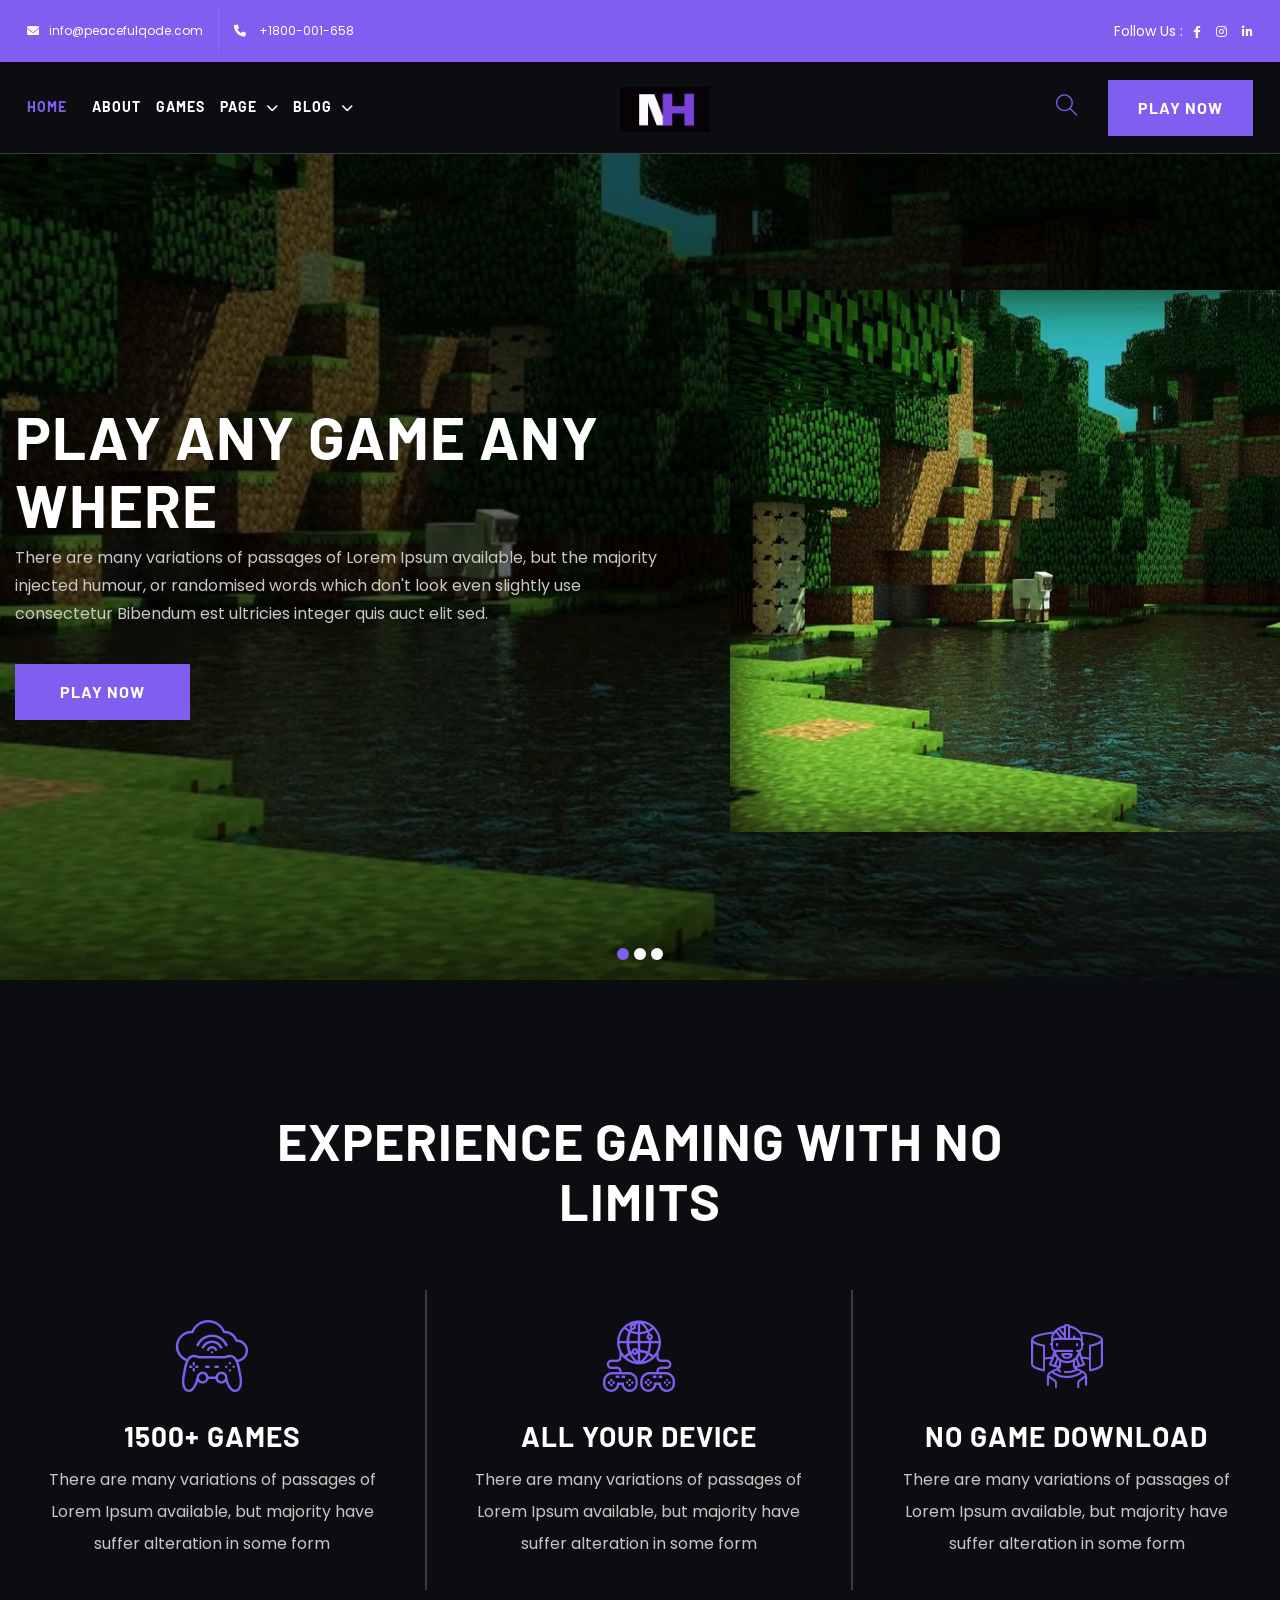
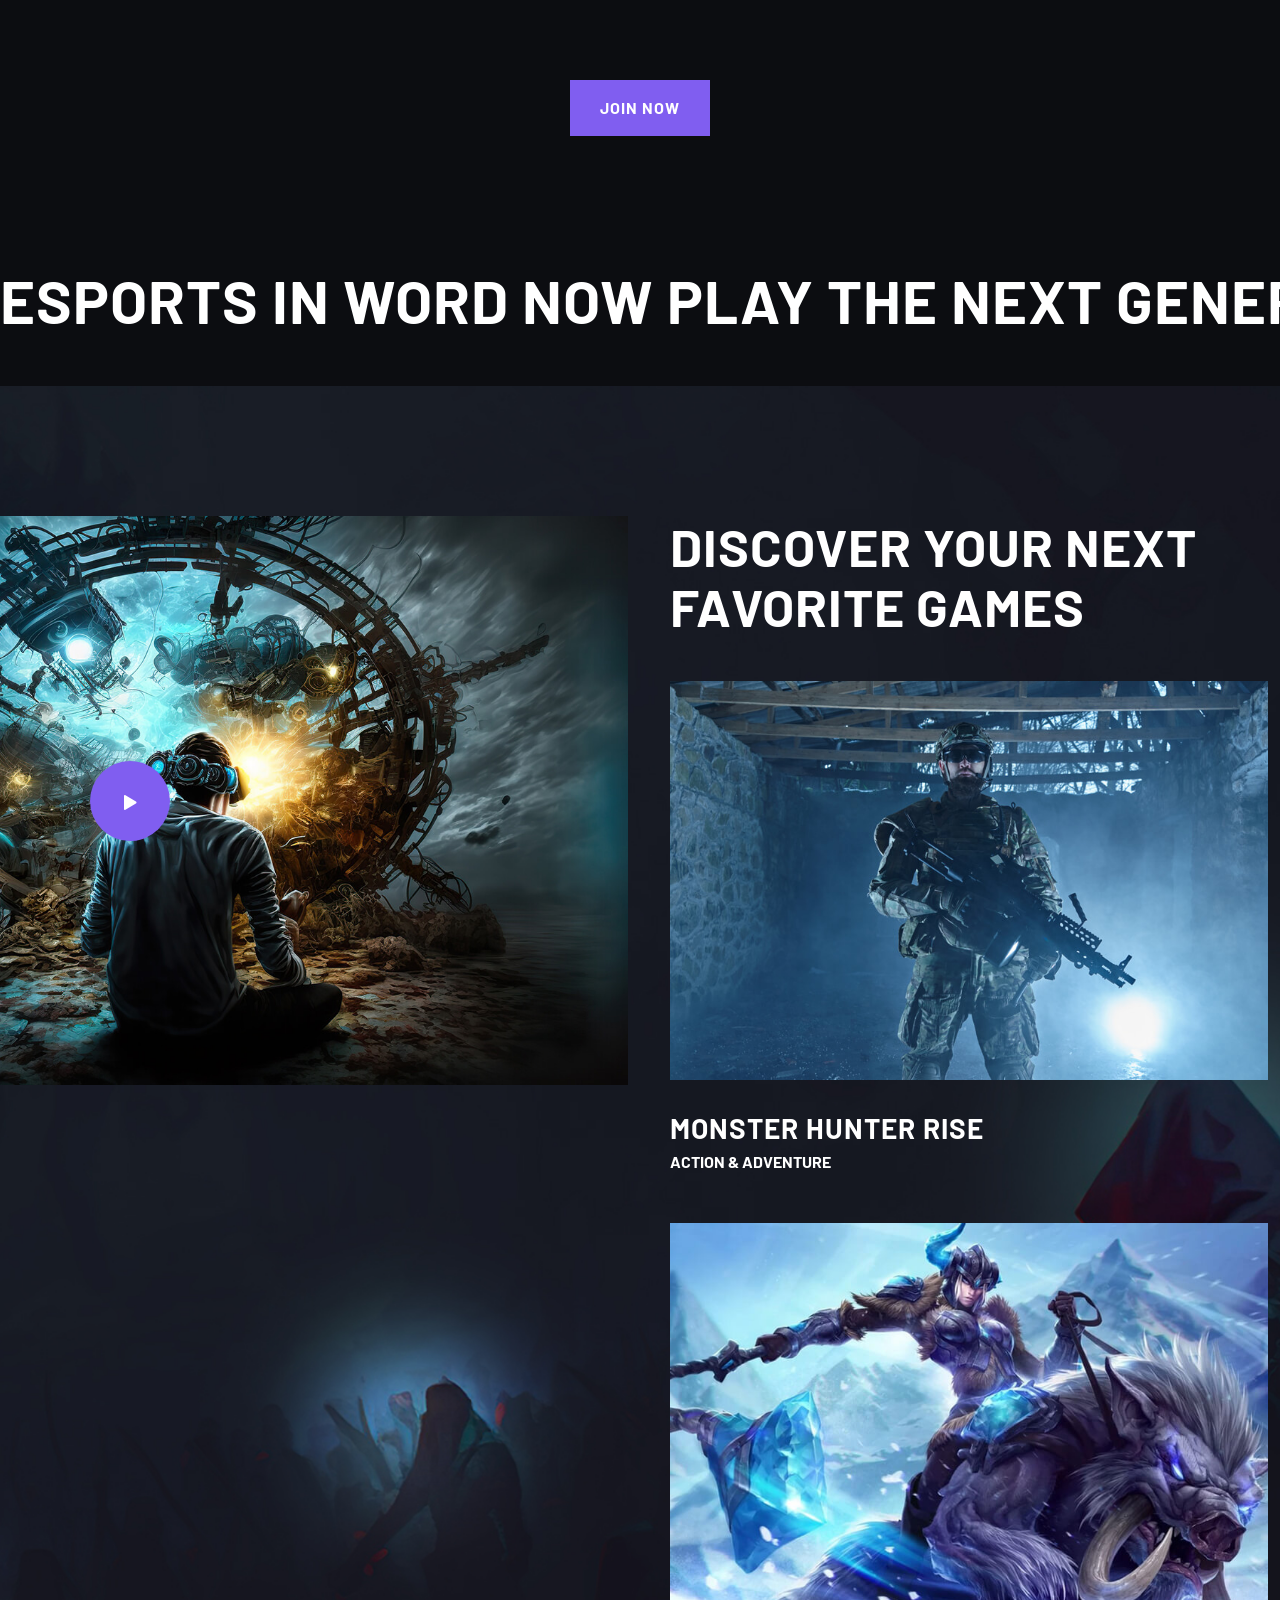
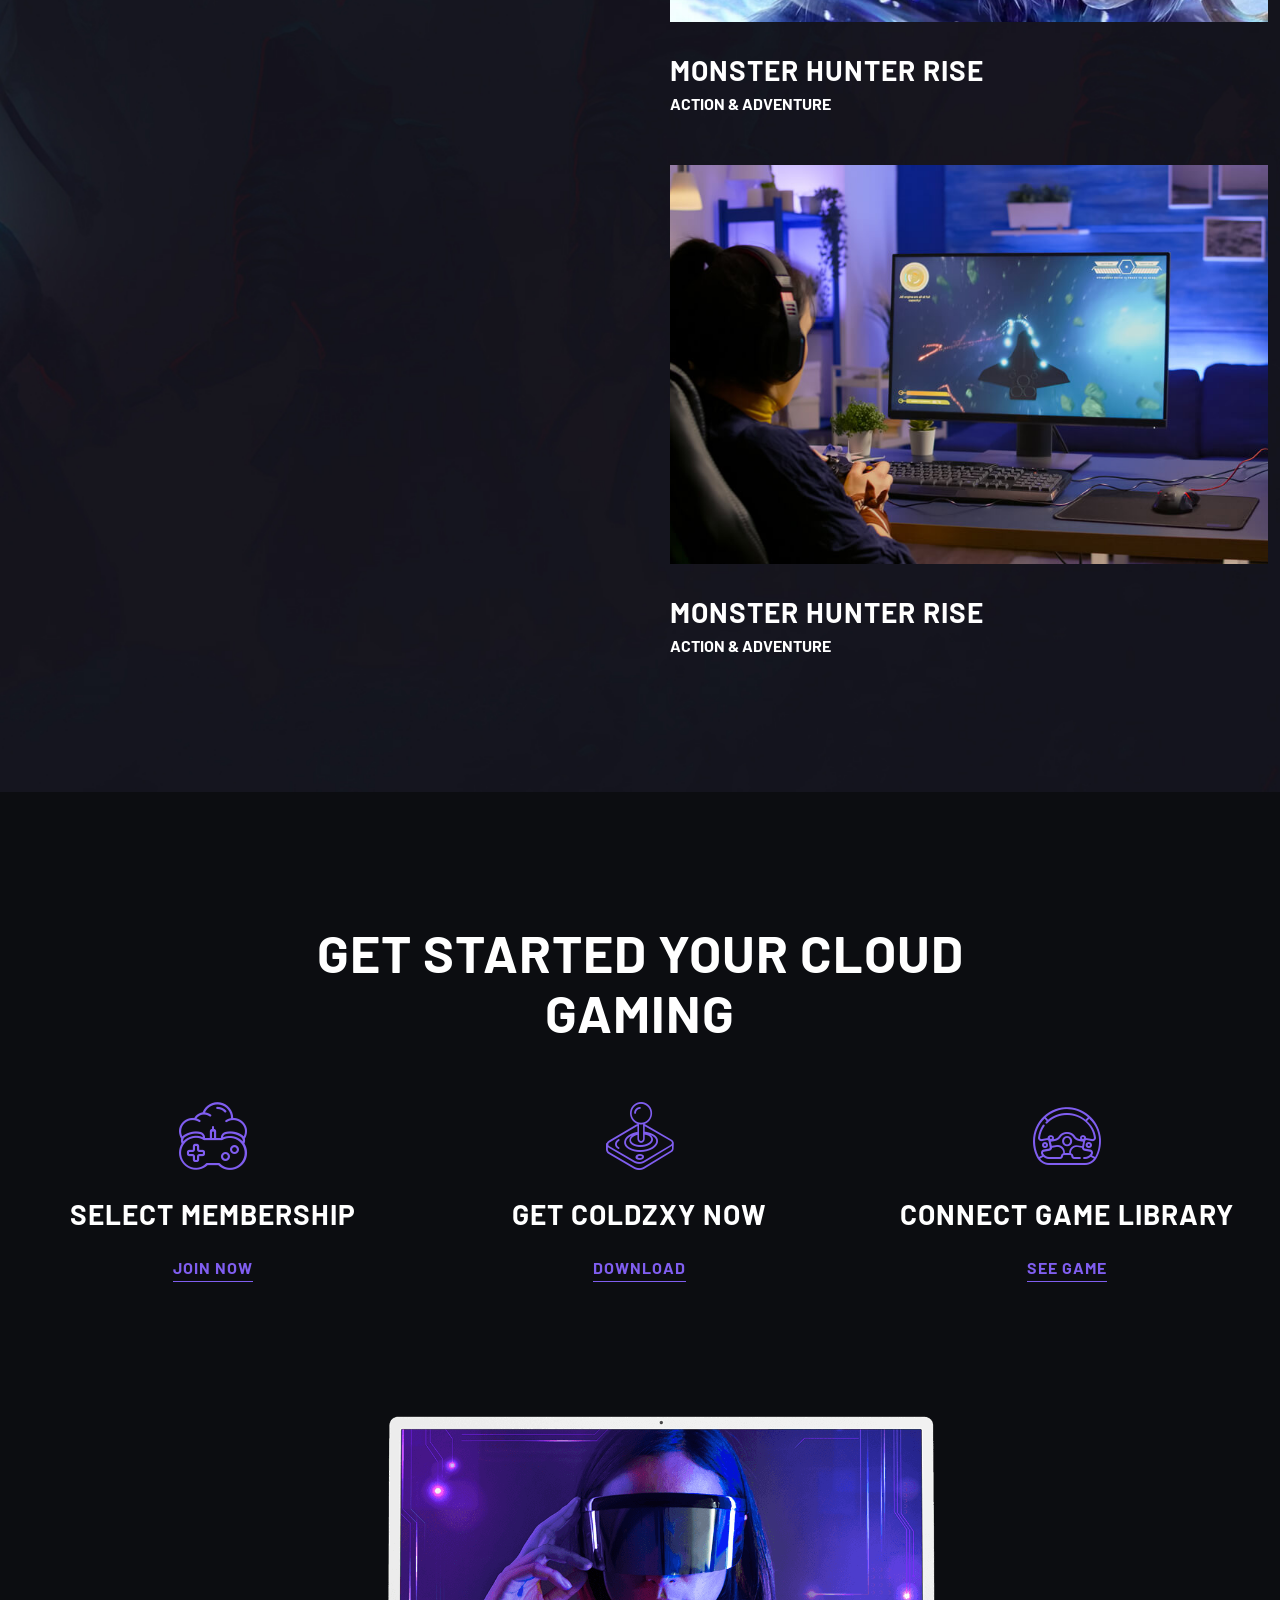
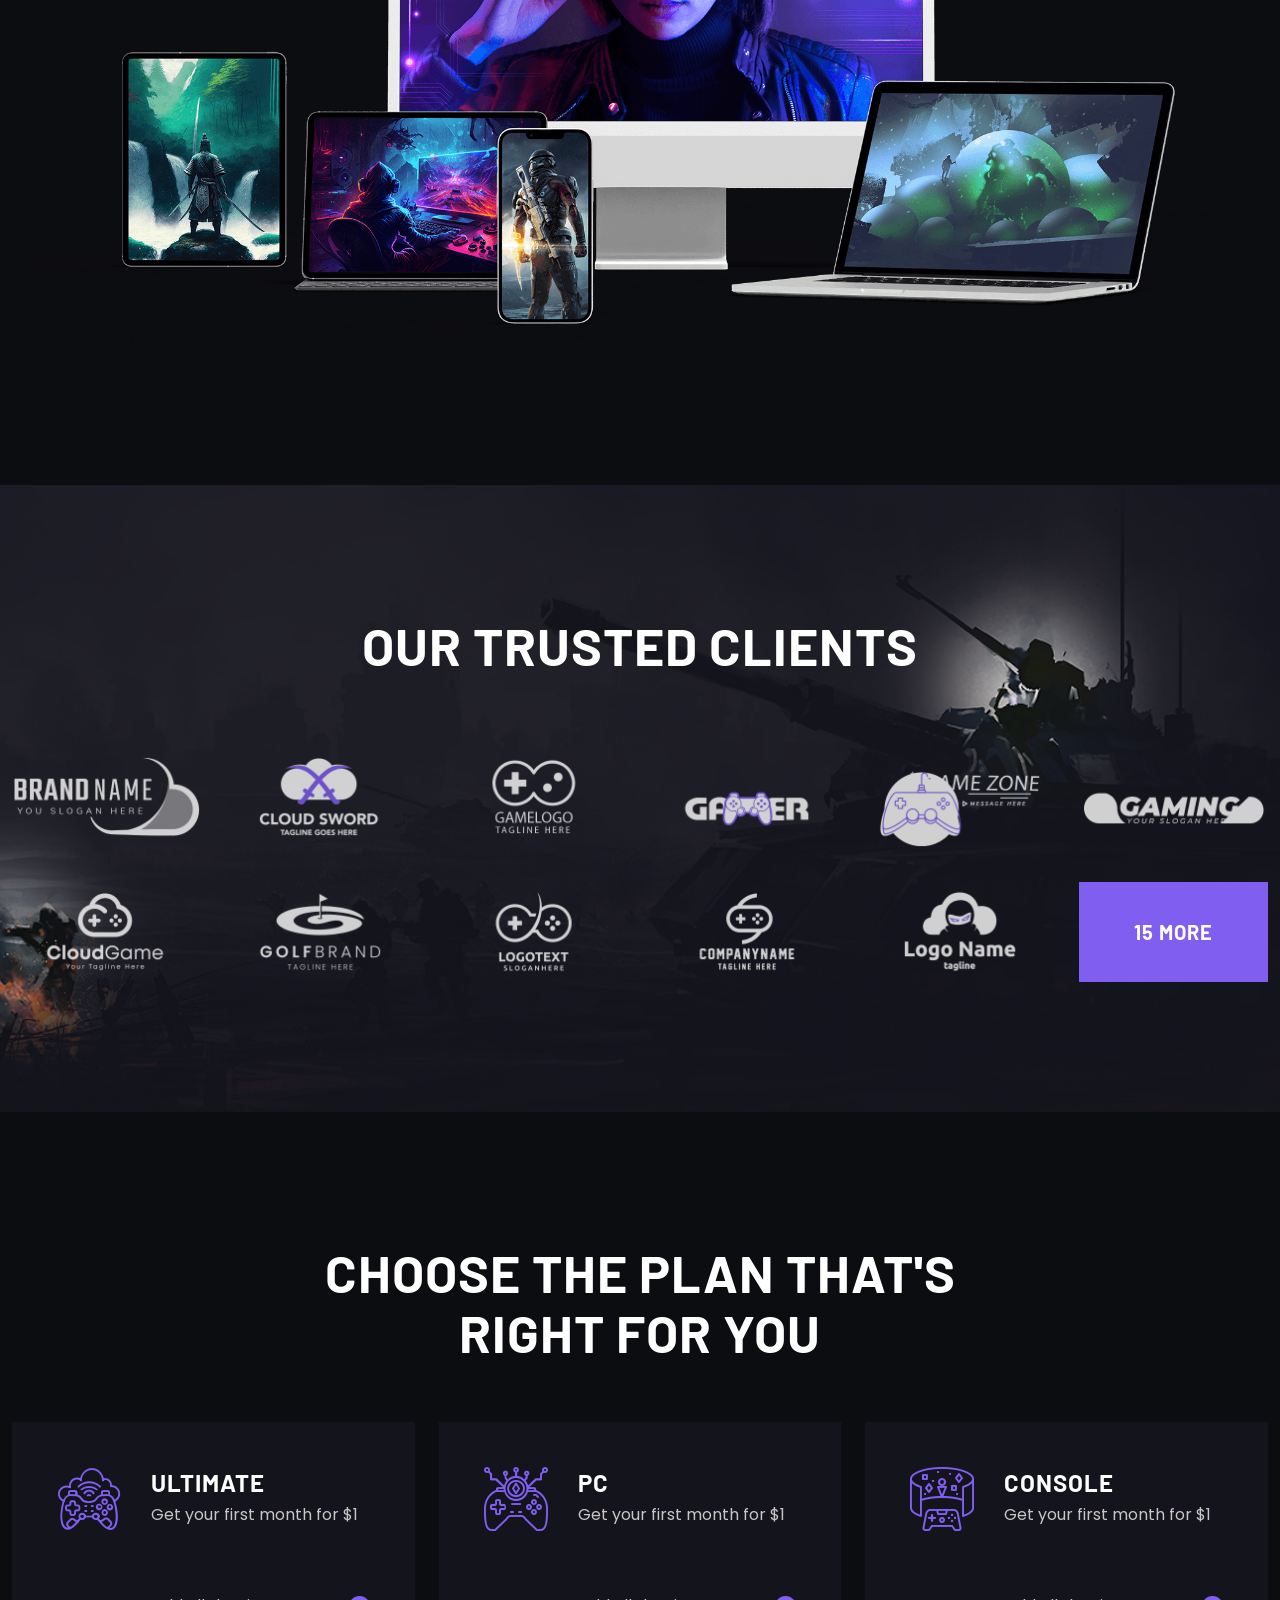
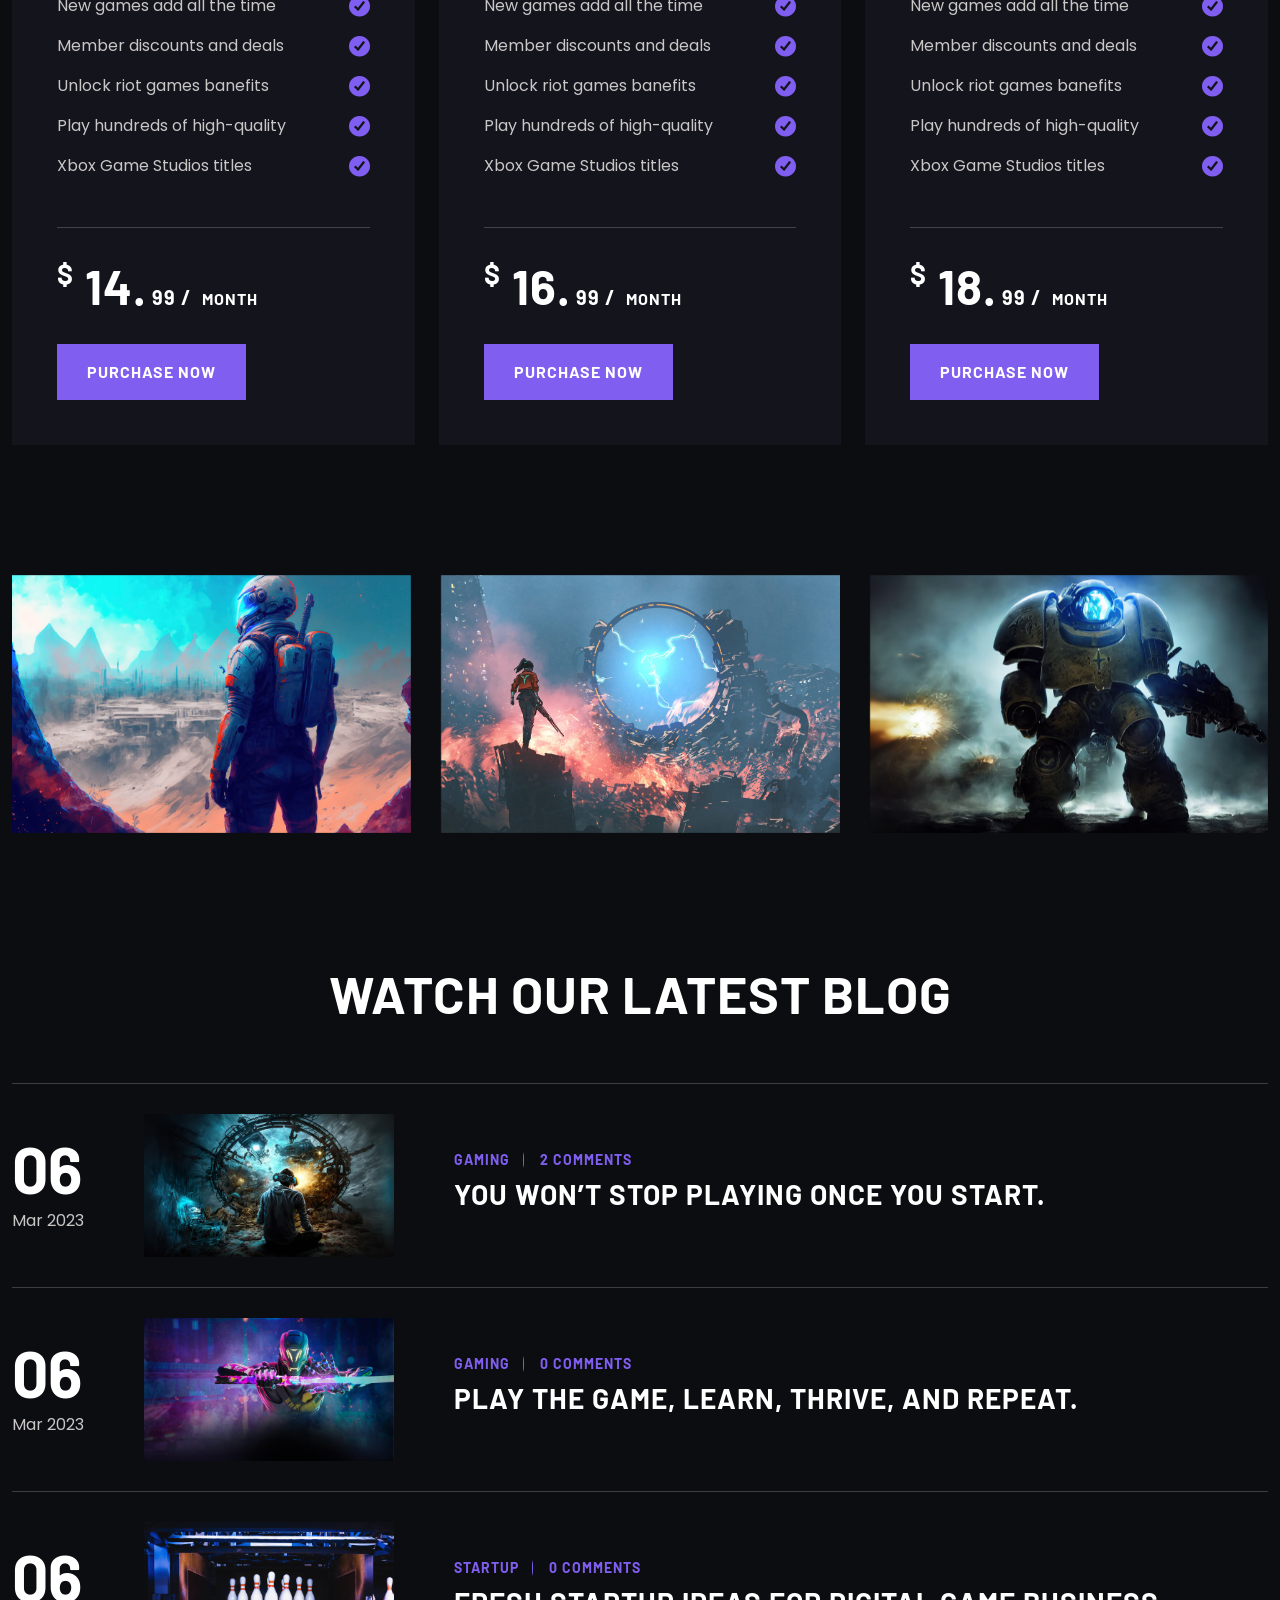
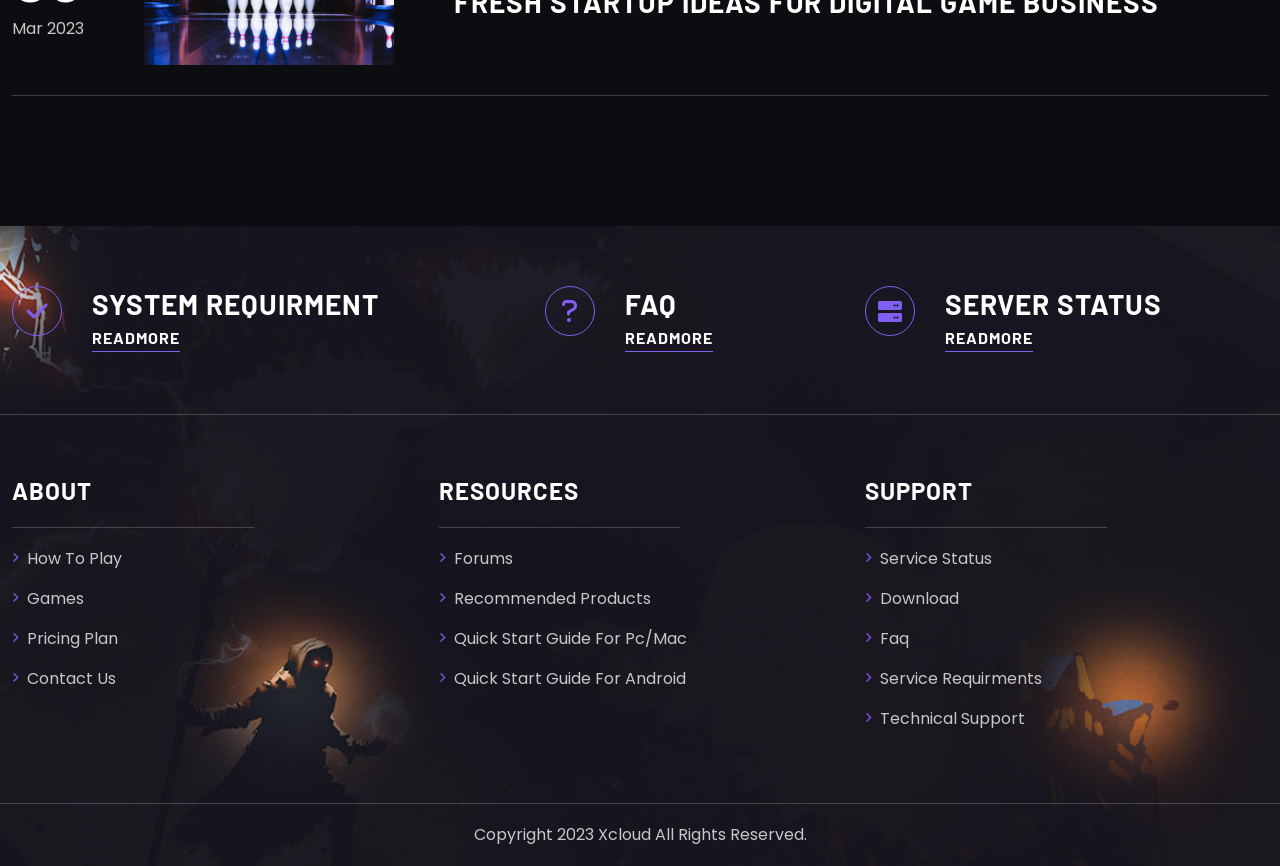
==== commit 96516163: "images banner" ====
--- a/index.html
+++ b/index.html
@@ -86,18 +86,7 @@
                                 <div id="pq-menu-contain" class="pq-menu-contain">
                                     <ul id="pq-main-menu" class="navbar-nav ml-auto">
                                         <li class="menu-item current-menu-item menu-item-has-children">
-                                            <a href="main-home.html">Home</a><i class="fa fa-chevron-down pq-submenu-icon"></i>
-                                            <ul class="sub-menu">
-                                                <li class="menu-item">
-                                                    <a href="main-home.html" aria-current="page">Main Home</a>
-                                                </li>
-                                                <li class="menu-item current-menu-item">
-                                                    <a href="cloud-game.html">Cloud Game</a>
-                                                </li>
-                                                <li class="menu-item">
-                                                    <a href="online-gaming.html">Online Gaming</a>
-                                                </li>
-                                            </ul>
+                                            <a href="index.html">Home</a><i class="pq-submenu-icon"></i>
                                         </li>
                                         <li class="menu-item">
                                             <a href="about.html">About</a>
@@ -173,7 +162,7 @@
                                 </div>
                             </div>
                             <a style="color:white;" class="navbar-brand" href="main-home.html">
-                                NOVA HOSTING
+                                <img class="img-fluid logo" src="images/logo/logo.png" alt="nova hosting">
                             </a>
                             <div class="pq-menu-search-block">
                                 <a href="javascript:void(0)" class="pq-tools-serach-button" data-bs-toggle="offcanvas"
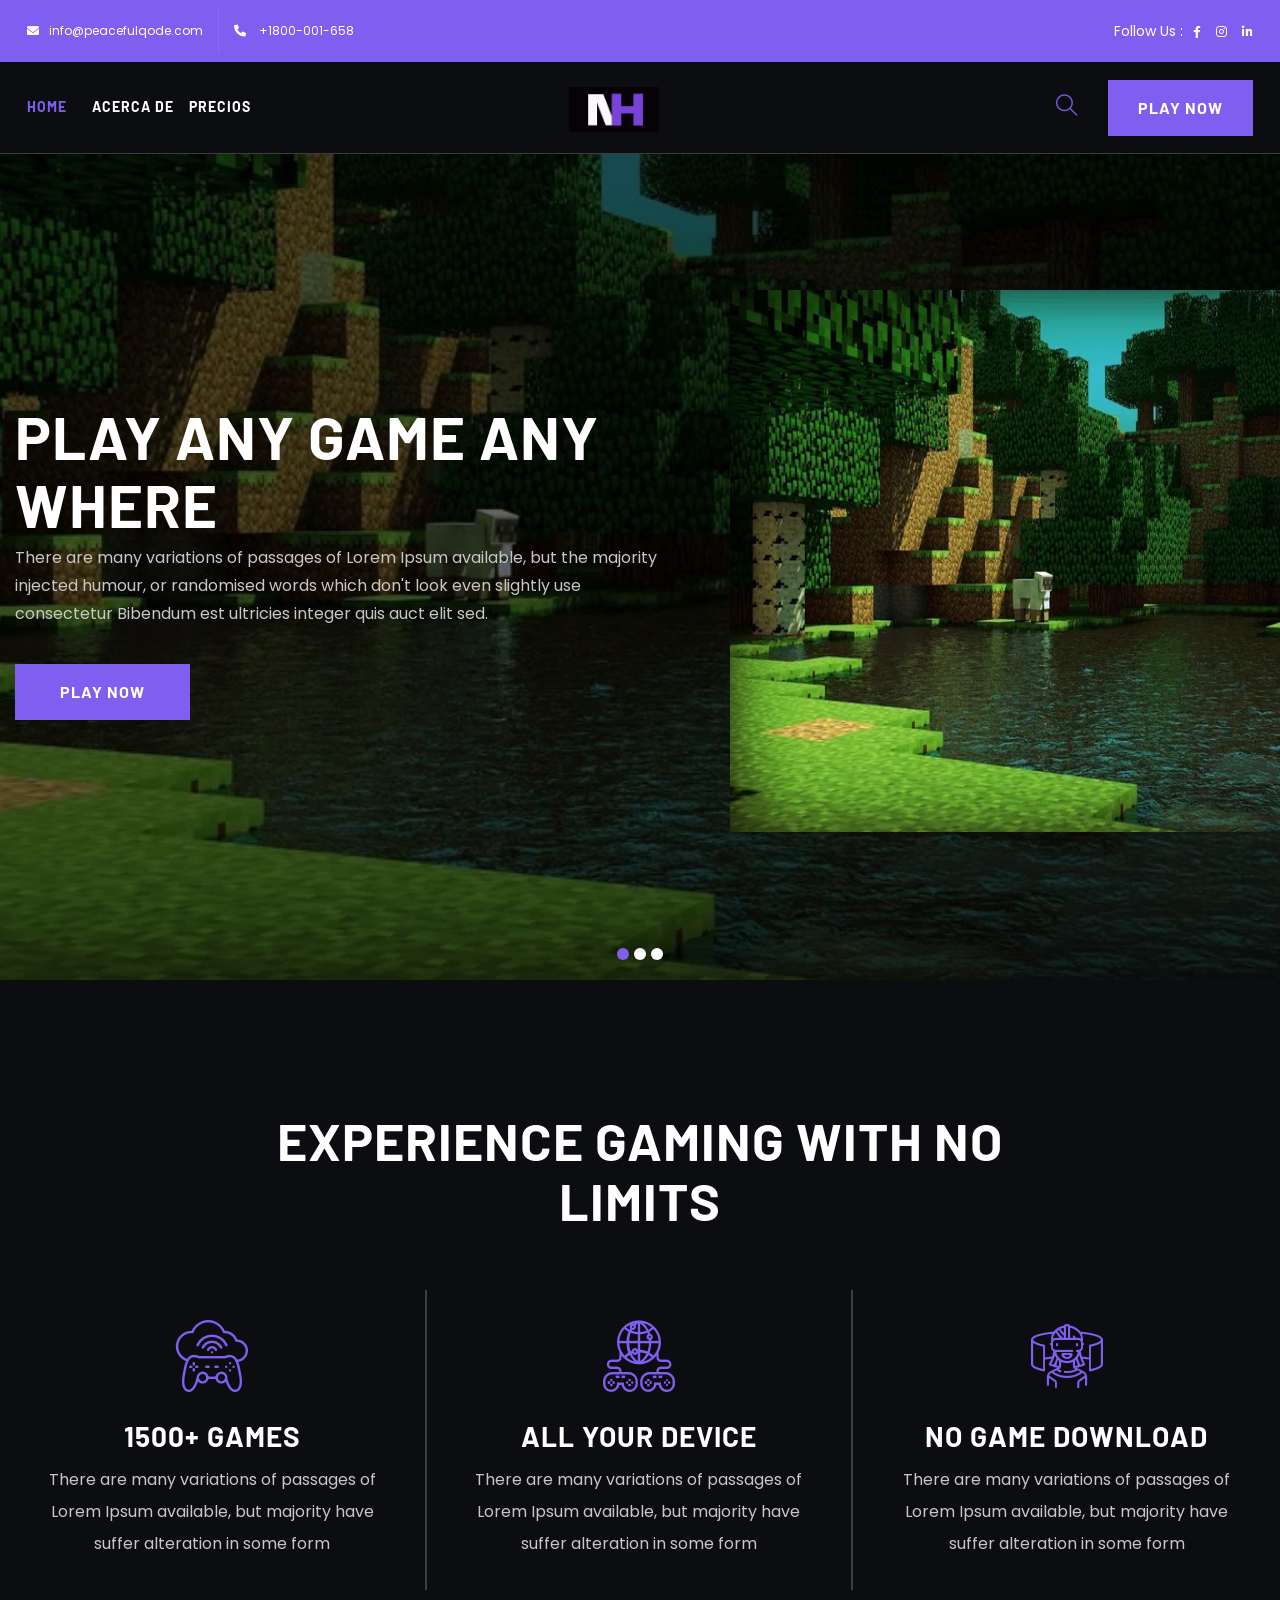
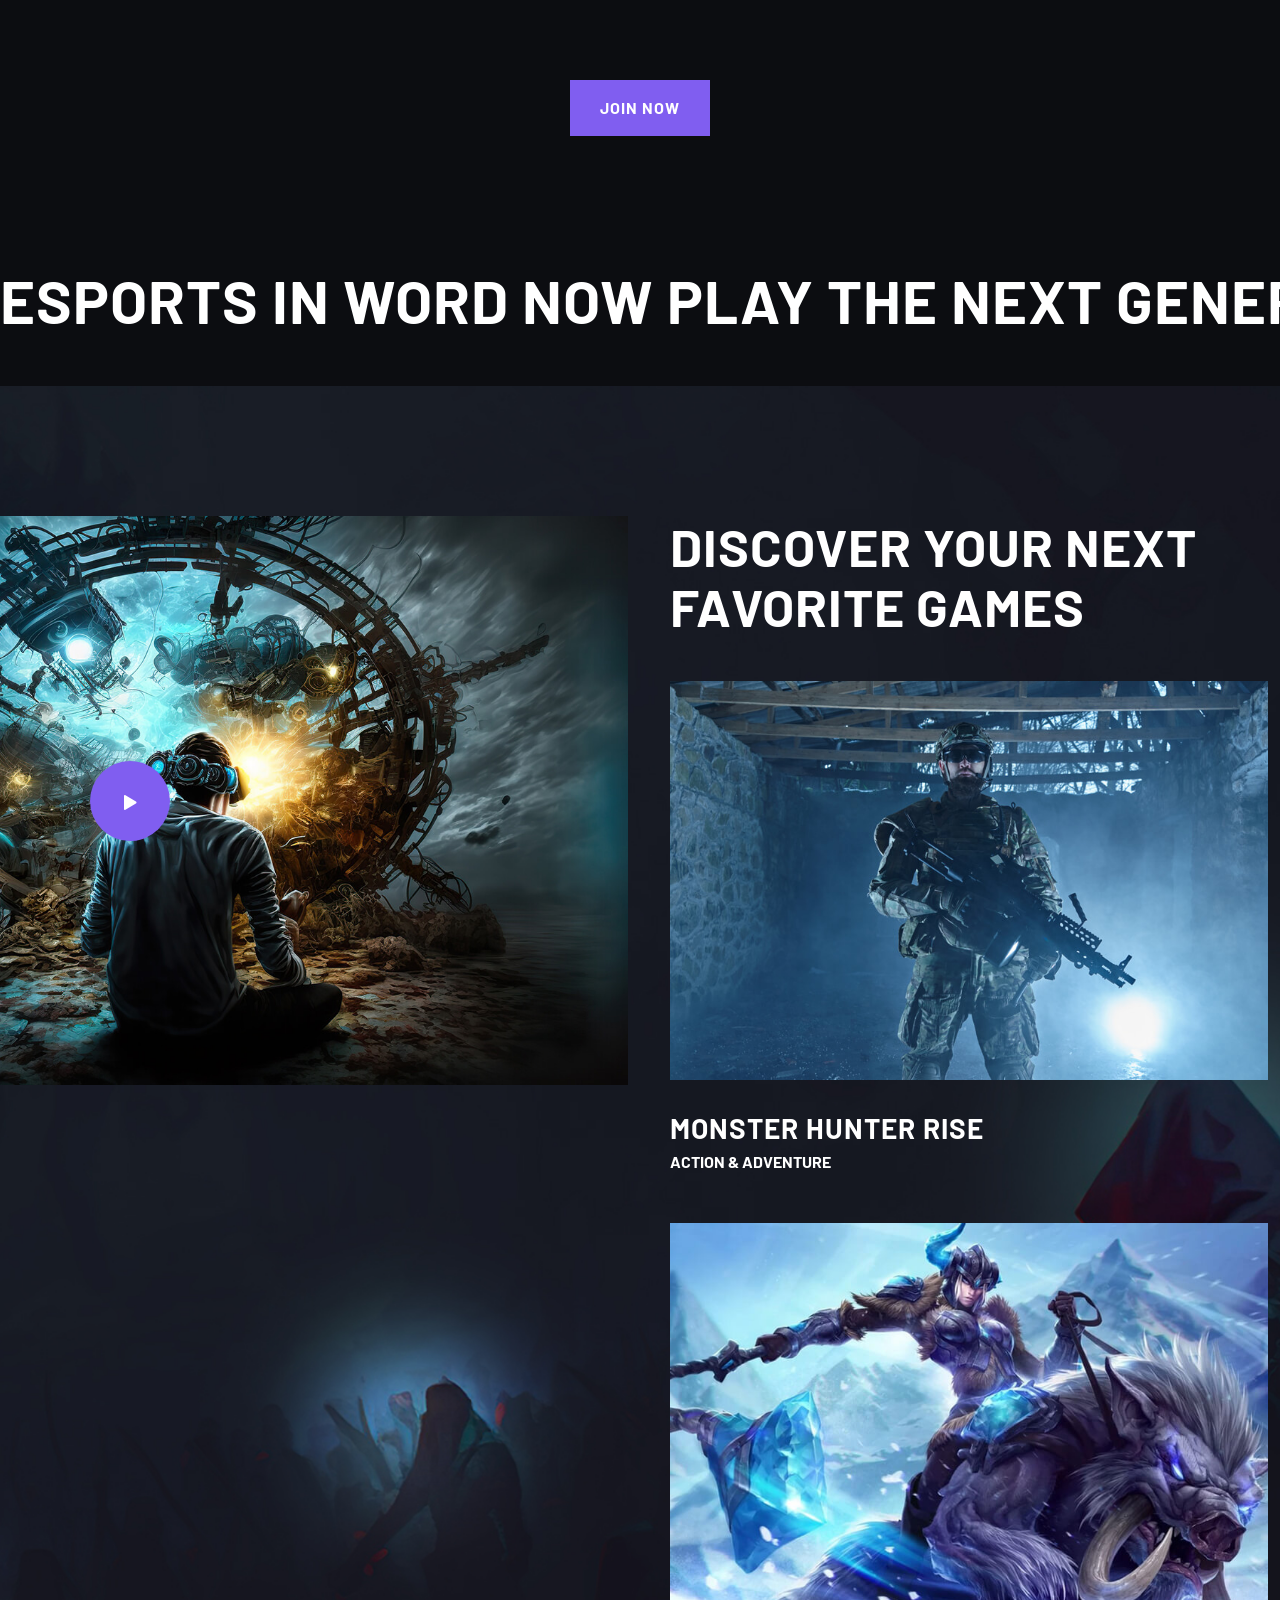
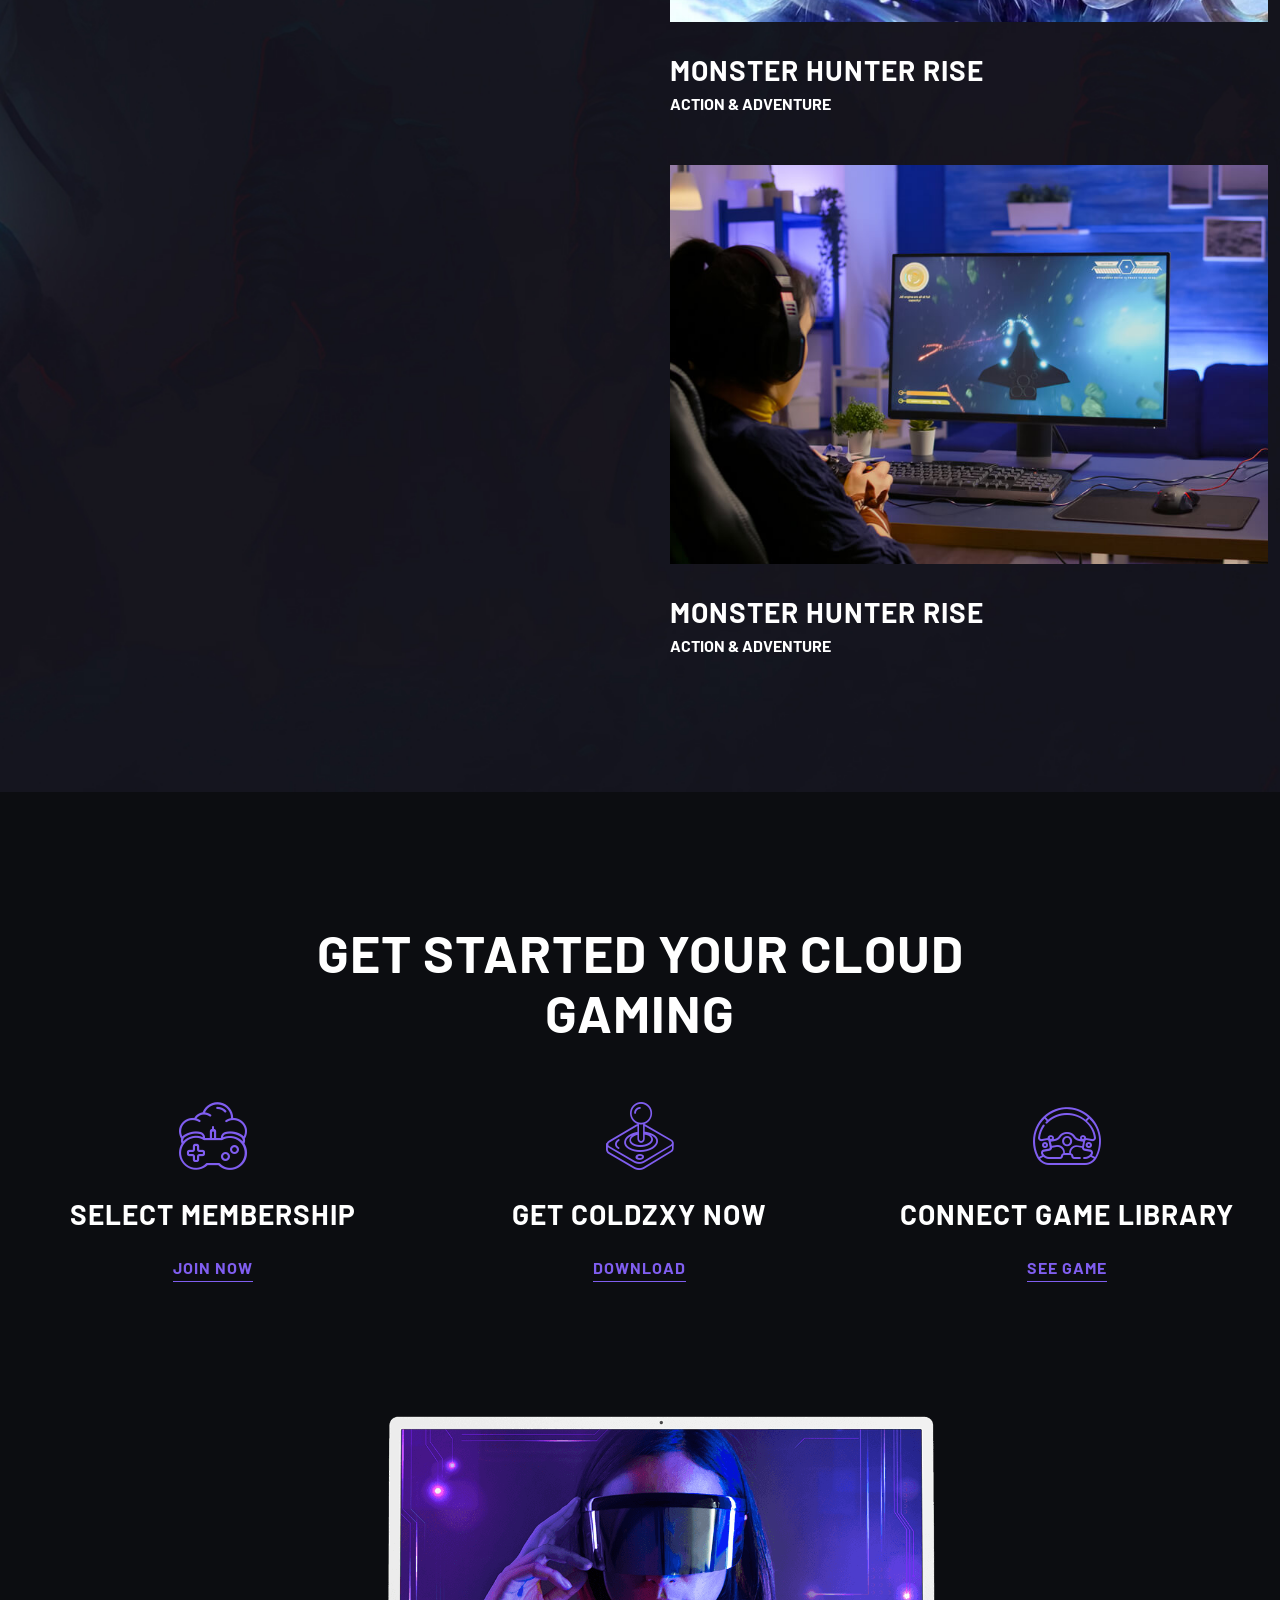
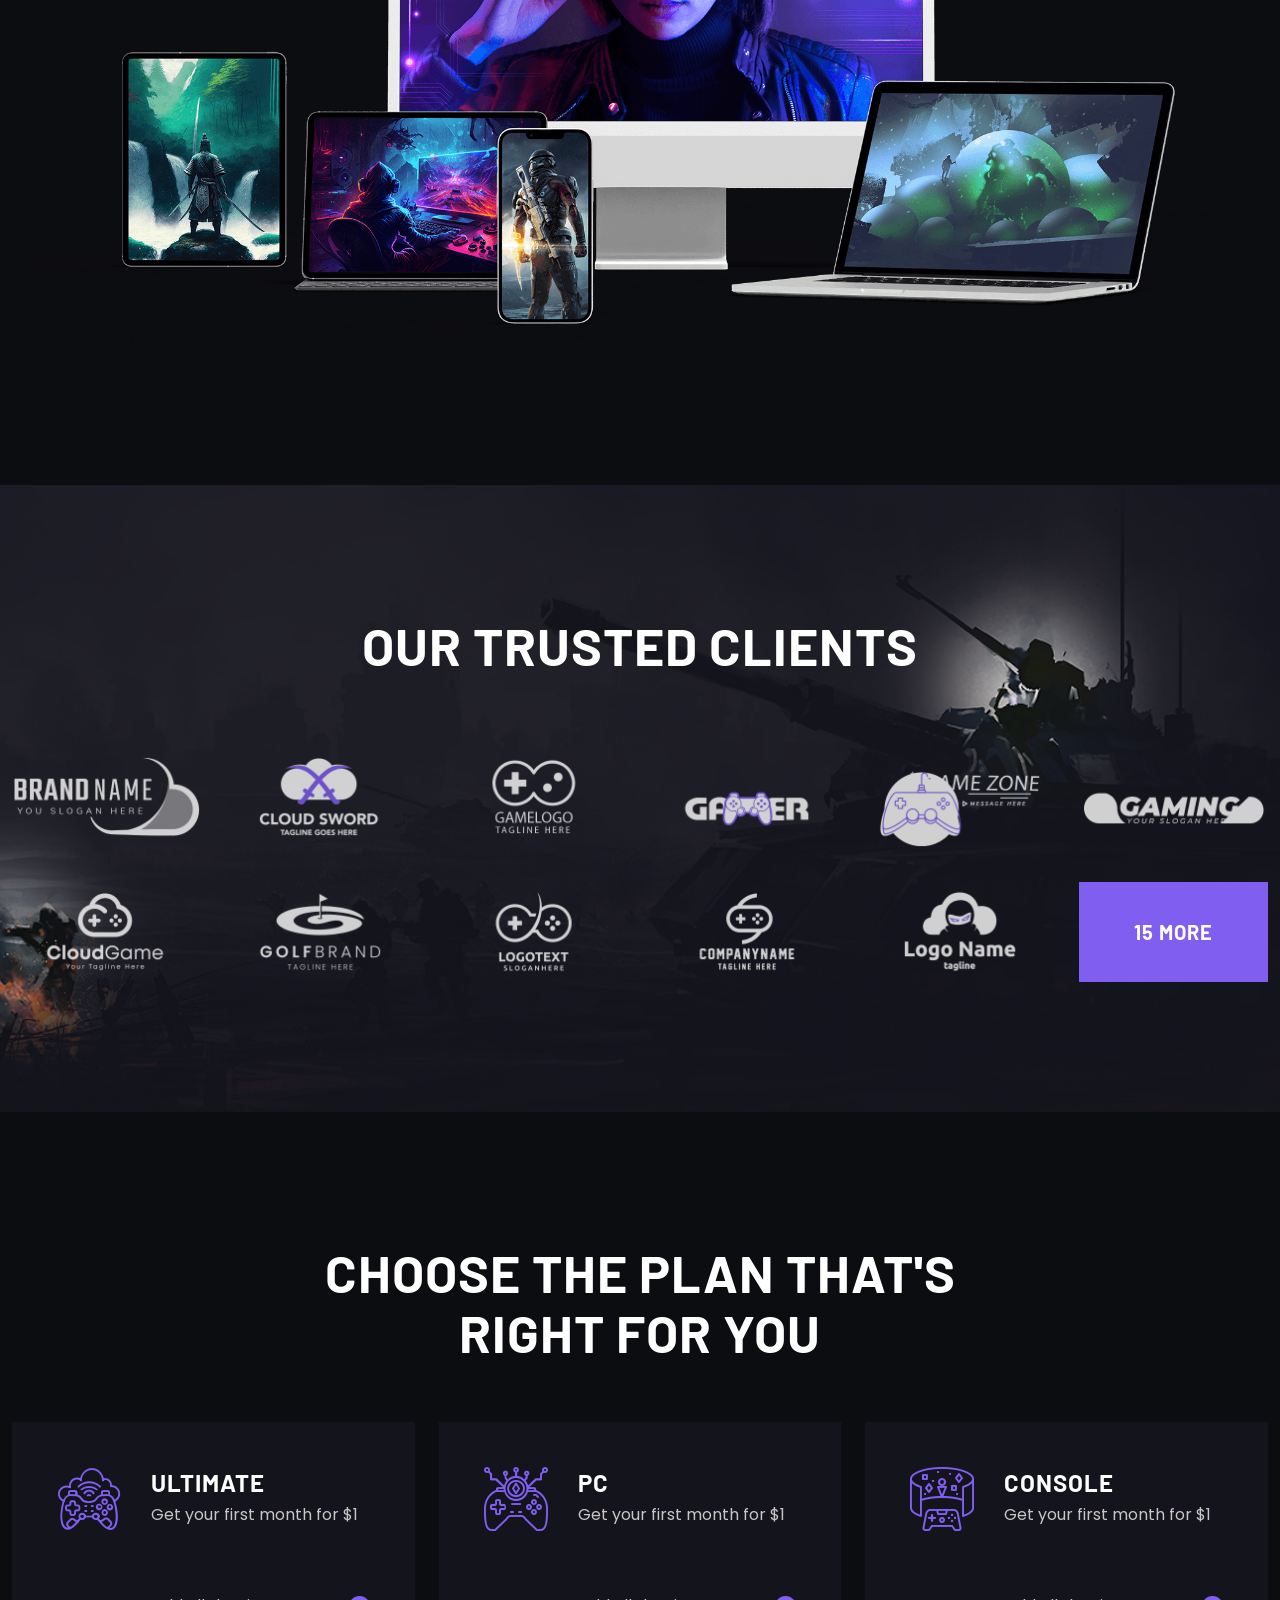
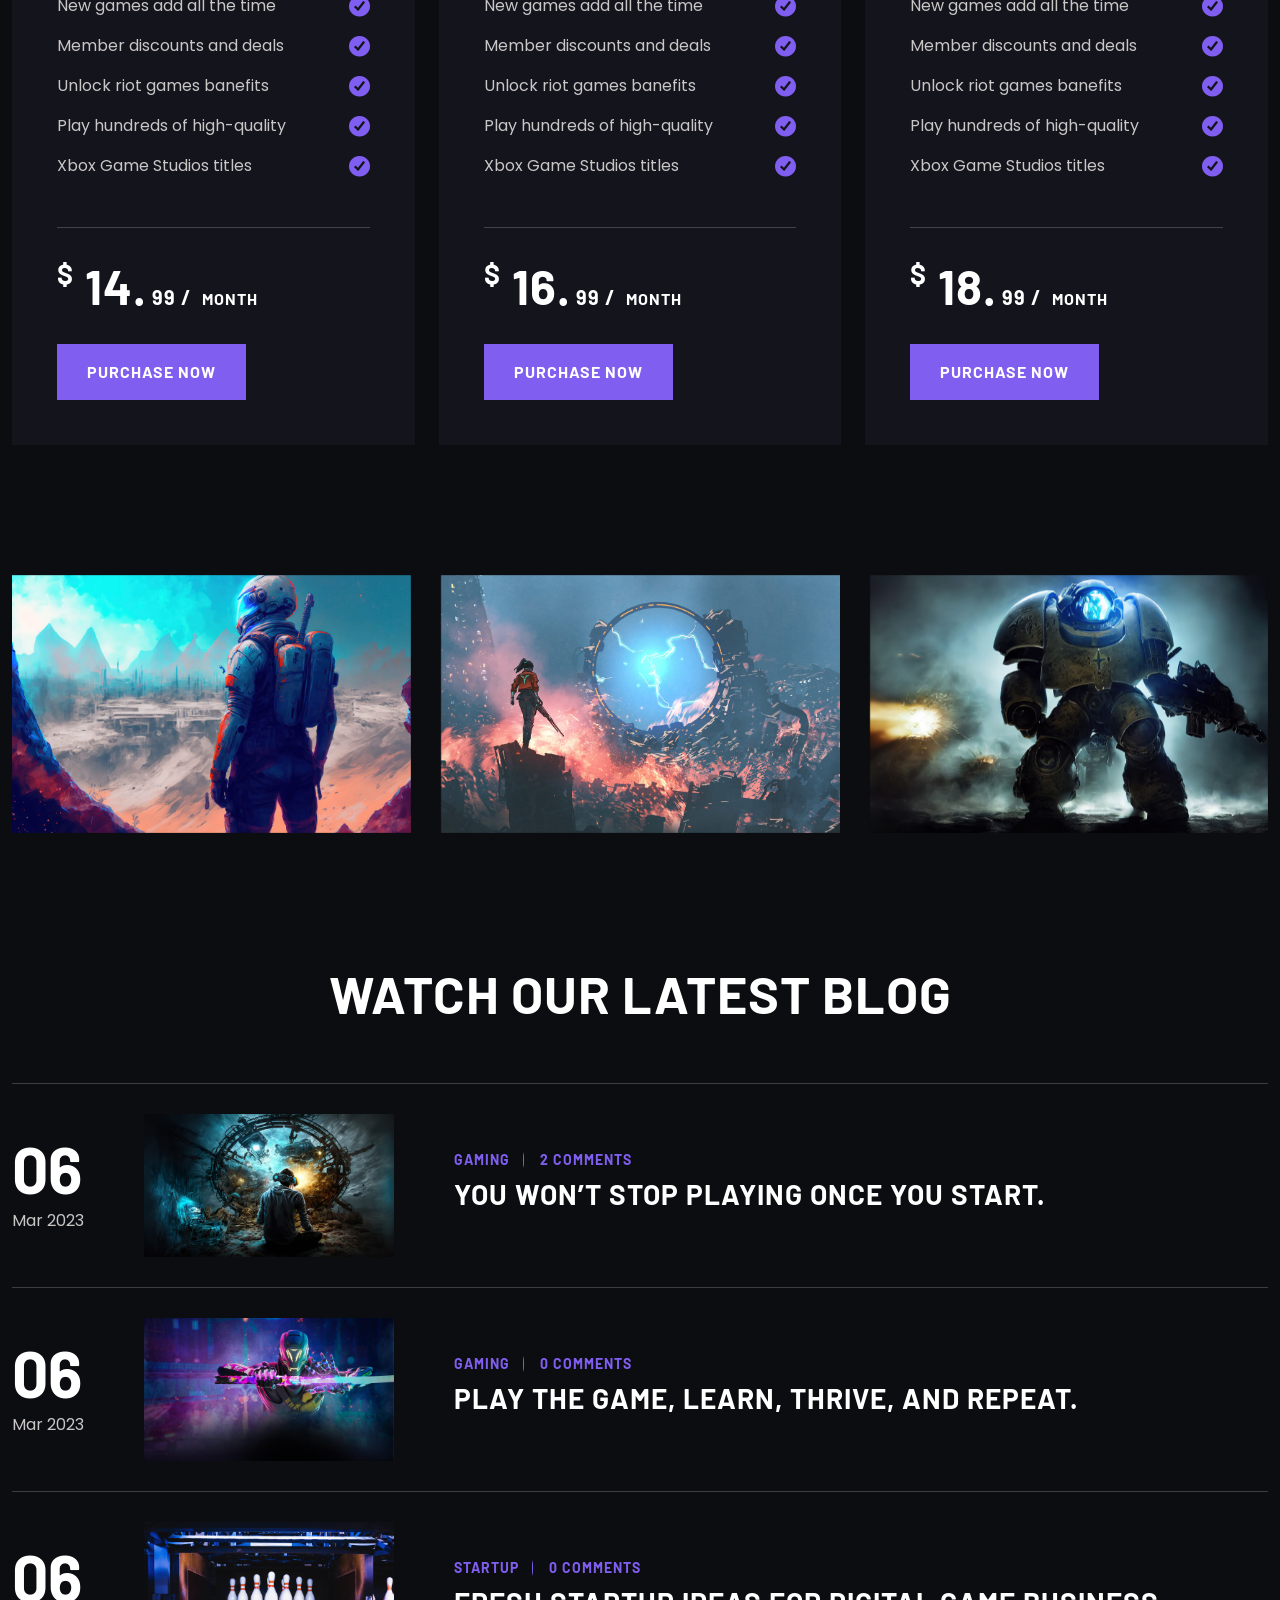
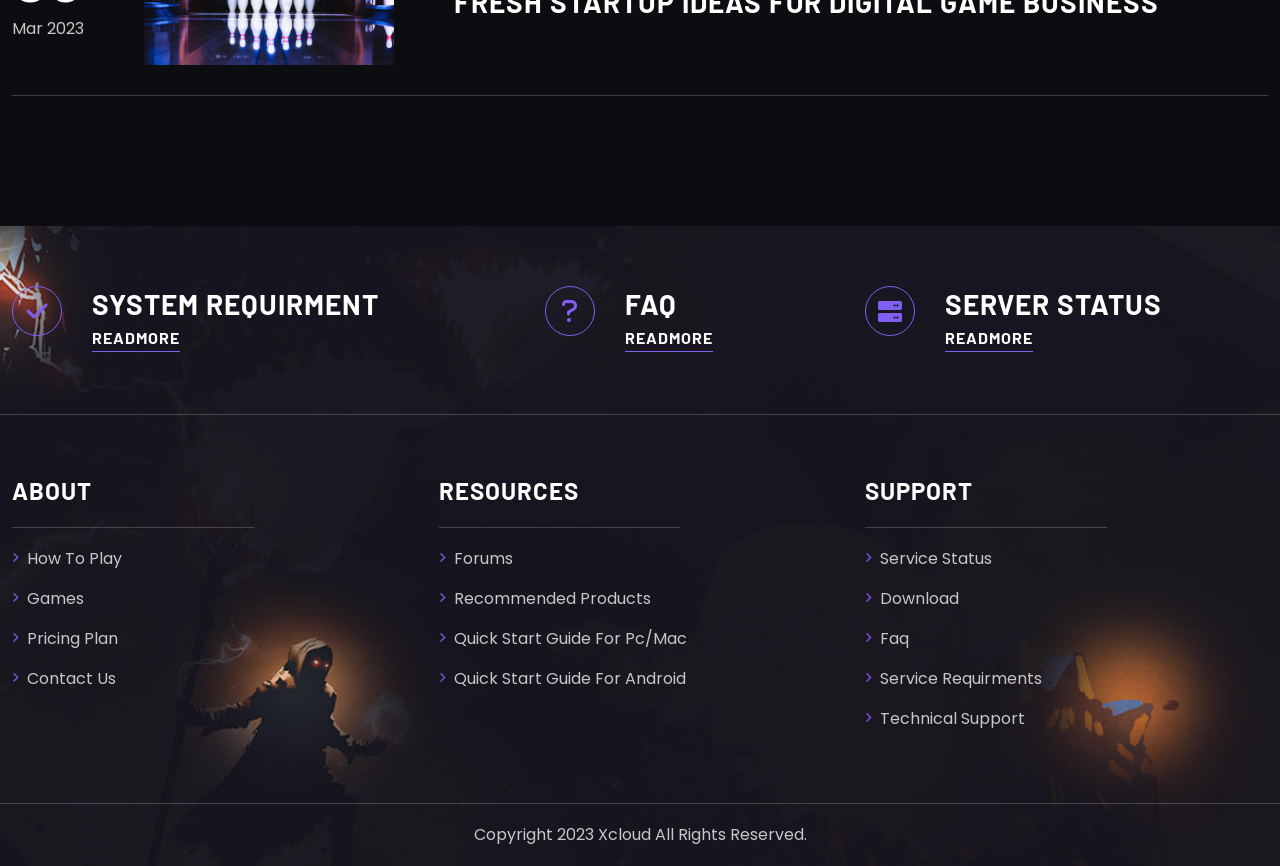
==== commit b70e7239: "images banner 2" ====
--- a/index.html
+++ b/index.html
@@ -89,75 +89,12 @@
                                             <a href="index.html">Home</a><i class="pq-submenu-icon"></i>
                                         </li>
                                         <li class="menu-item">
-                                            <a href="about.html">About</a>
+                                            <a href="about.html">Acerca de</a>
                                         </li>
                                         <li class="menu-item">
-                                            <a href="games.html">Games</a>
+                                            <a href="games.html">Precios</a>
                                         </li>
-                                        <li class="menu-item menu-item-has-children">
-                                            <a href="#">page</a><i class="fa fa-chevron-down pq-submenu-icon"></i>
-                                            <ul class="sub-menu">
-                                                <li class="menu-item">
-                                                    <a href="pricing-plan.html">Pricing Plan</a>
-                                                </li>
-                                                <li class="menu-item">
-                                                    <a href="get-started.html">Get Started</a>
-                                                </li>
-                                                <li class="menu-item">
-                                                    <a href="how-to-play.html">How to play</a>
-                                                </li>
-                                                <li class="menu-item">
-                                                    <a href="support.html">Support</a>
-                                                </li>
-                                                <li class="menu-item">
-                                                    <a href="download.html">Download</a>
-                                                </li>
-                                                <li class="menu-item">
-                                                    <a href="faq.html">FAQ</a>
-                                                </li>
-                                                <li class="menu-item">
-                                                    <a href="contact-us.html">Contact Us</a>
-                                                </li>
-                                                <li class="menu-item">
-                                                    <a href="404.html">404</a>
-                                                </li>
-                                            </ul>
-                                        </li>
-                                        <li class="menu-item menu-item-has-children">
-                                            <a href="#">blog</a><i class="fa fa-chevron-down pq-submenu-icon"></i>
-                                            <ul class="sub-menu">
-                                                <li class="menu-item menu-item-has-children">
-                                                    <a href="#">Grid Style</a><i
-                                                        class="fa fa-chevron-down pq-submenu-icon"></i>
-                                                    <ul class="sub-menu">
-                                                        <li class="menu-item">
-                                                            <a href="1-column-blog.html">1 column blog</a>
-                                                        </li>
-                                                        <li class="menu-item">
-                                                            <a href="2-column-blog.html">2 column blog</a>
-                                                        </li>
-                                                        <li class="menu-item">
-                                                            <a href="3-column-blog.html">3 column blog</a>
-                                                        </li>
-                                                    </ul>
-                                                </li>
-                                                <li class="menu-item menu-item-has-children">
-                                                    <a href="#">blog sidebar</a><i
-                                                        class="fa fa-chevron-down pq-submenu-icon"></i>
-                                                    <ul class="sub-menu">
-                                                        <li id="menu-item-1534" class="menu-item">
-                                                            <a href="left-sidebar.html">Left Sidebar</a>
-                                                        </li>
-                                                        <li class="menu-item">
-                                                            <a href="right-sidebar.html">Right Sidebar</a>
-                                                        </li>
-                                                    </ul>
-                                                </li>
-                                                <li class="menu-item">
-                                                    <a href="you-wont-stop-playing-once-you-start.html">single blog</a>
-                                                </li>
-                                            </ul>
-                                        </li>
+                                        
                                     </ul>
                                 </div>
                             </div>
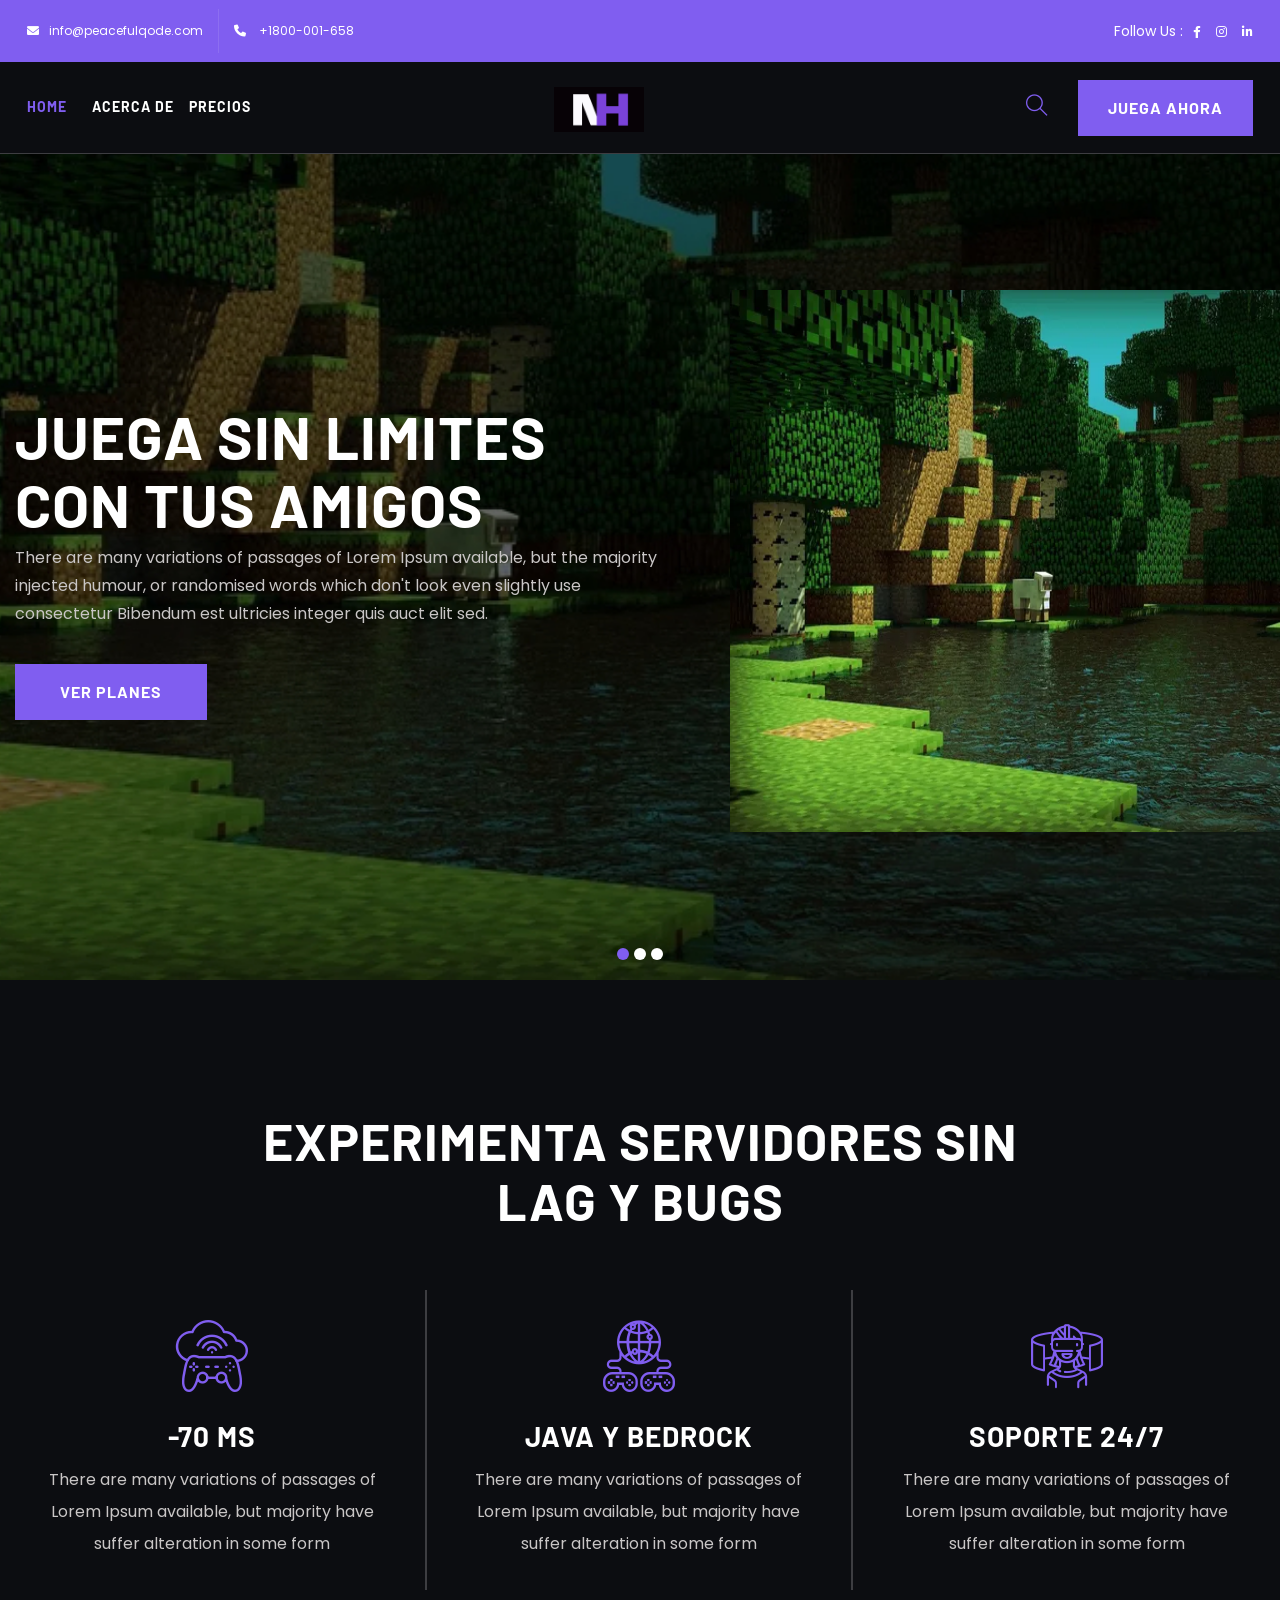
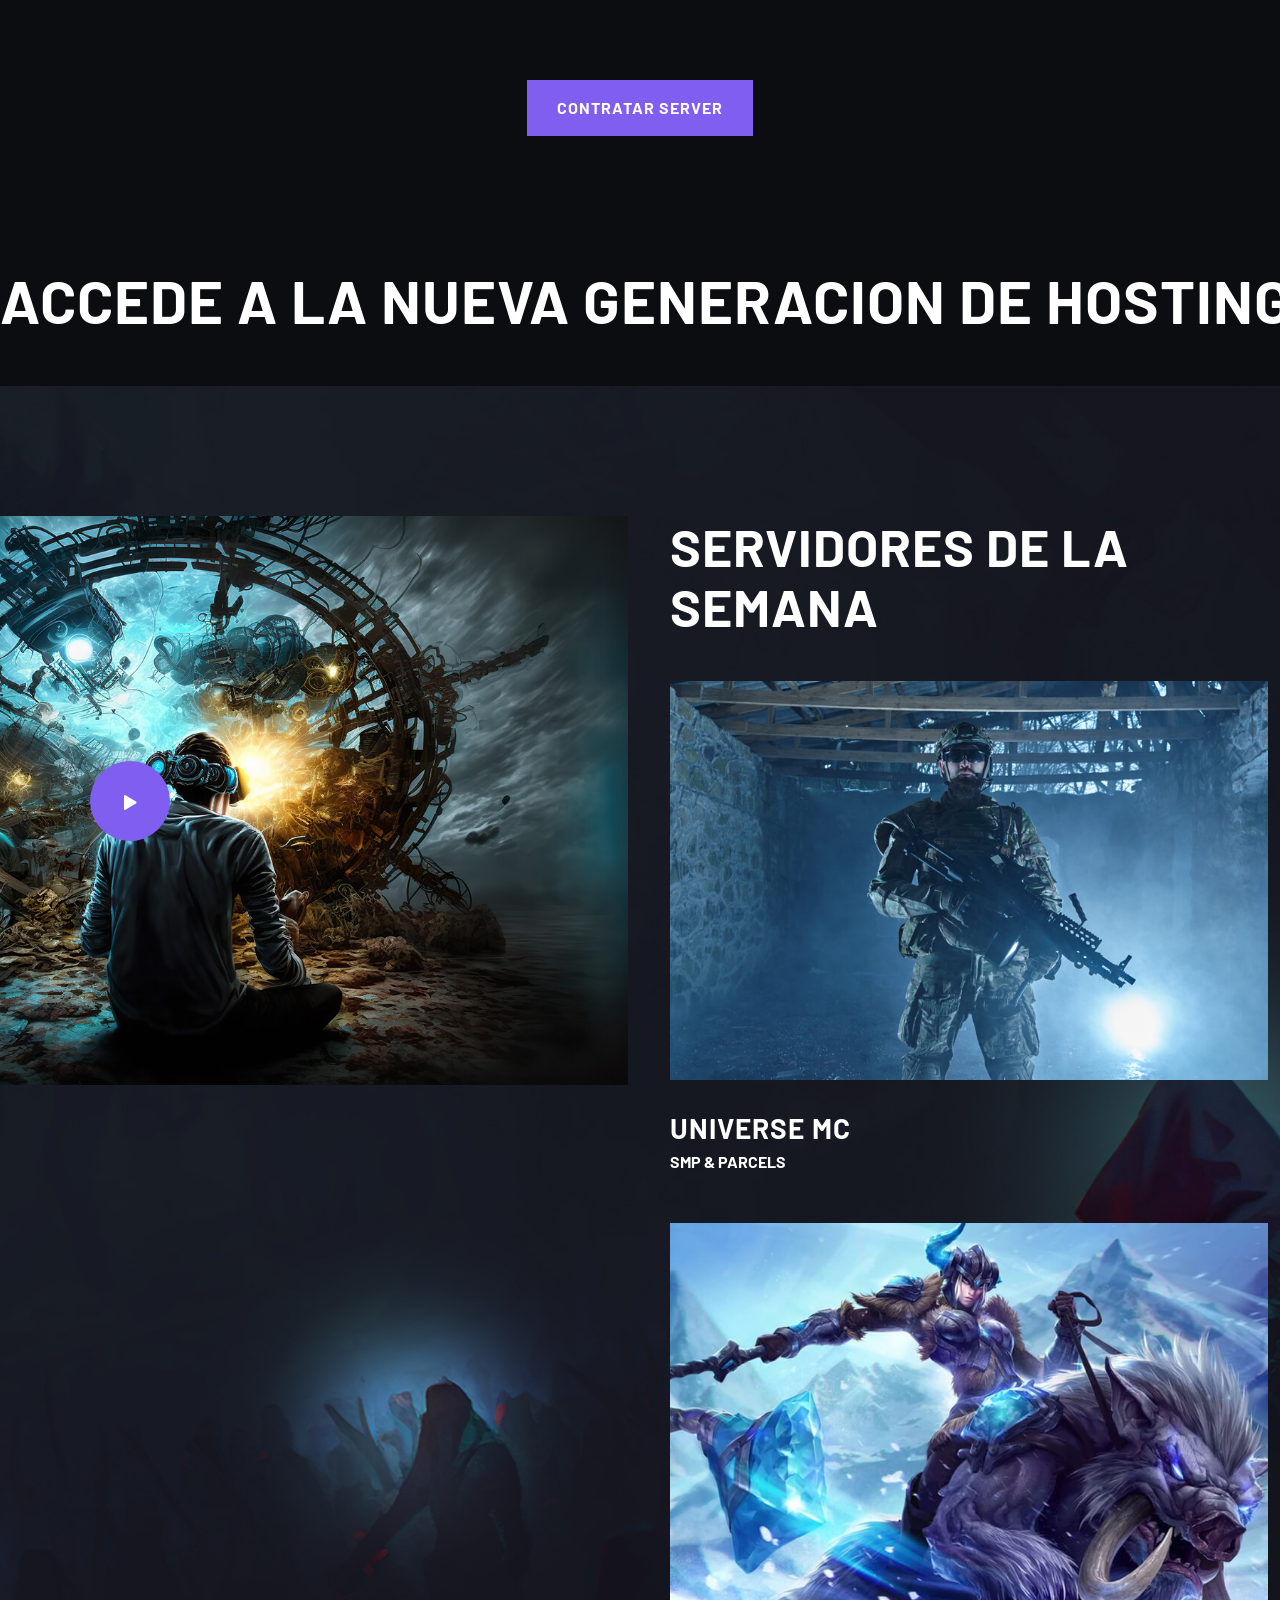
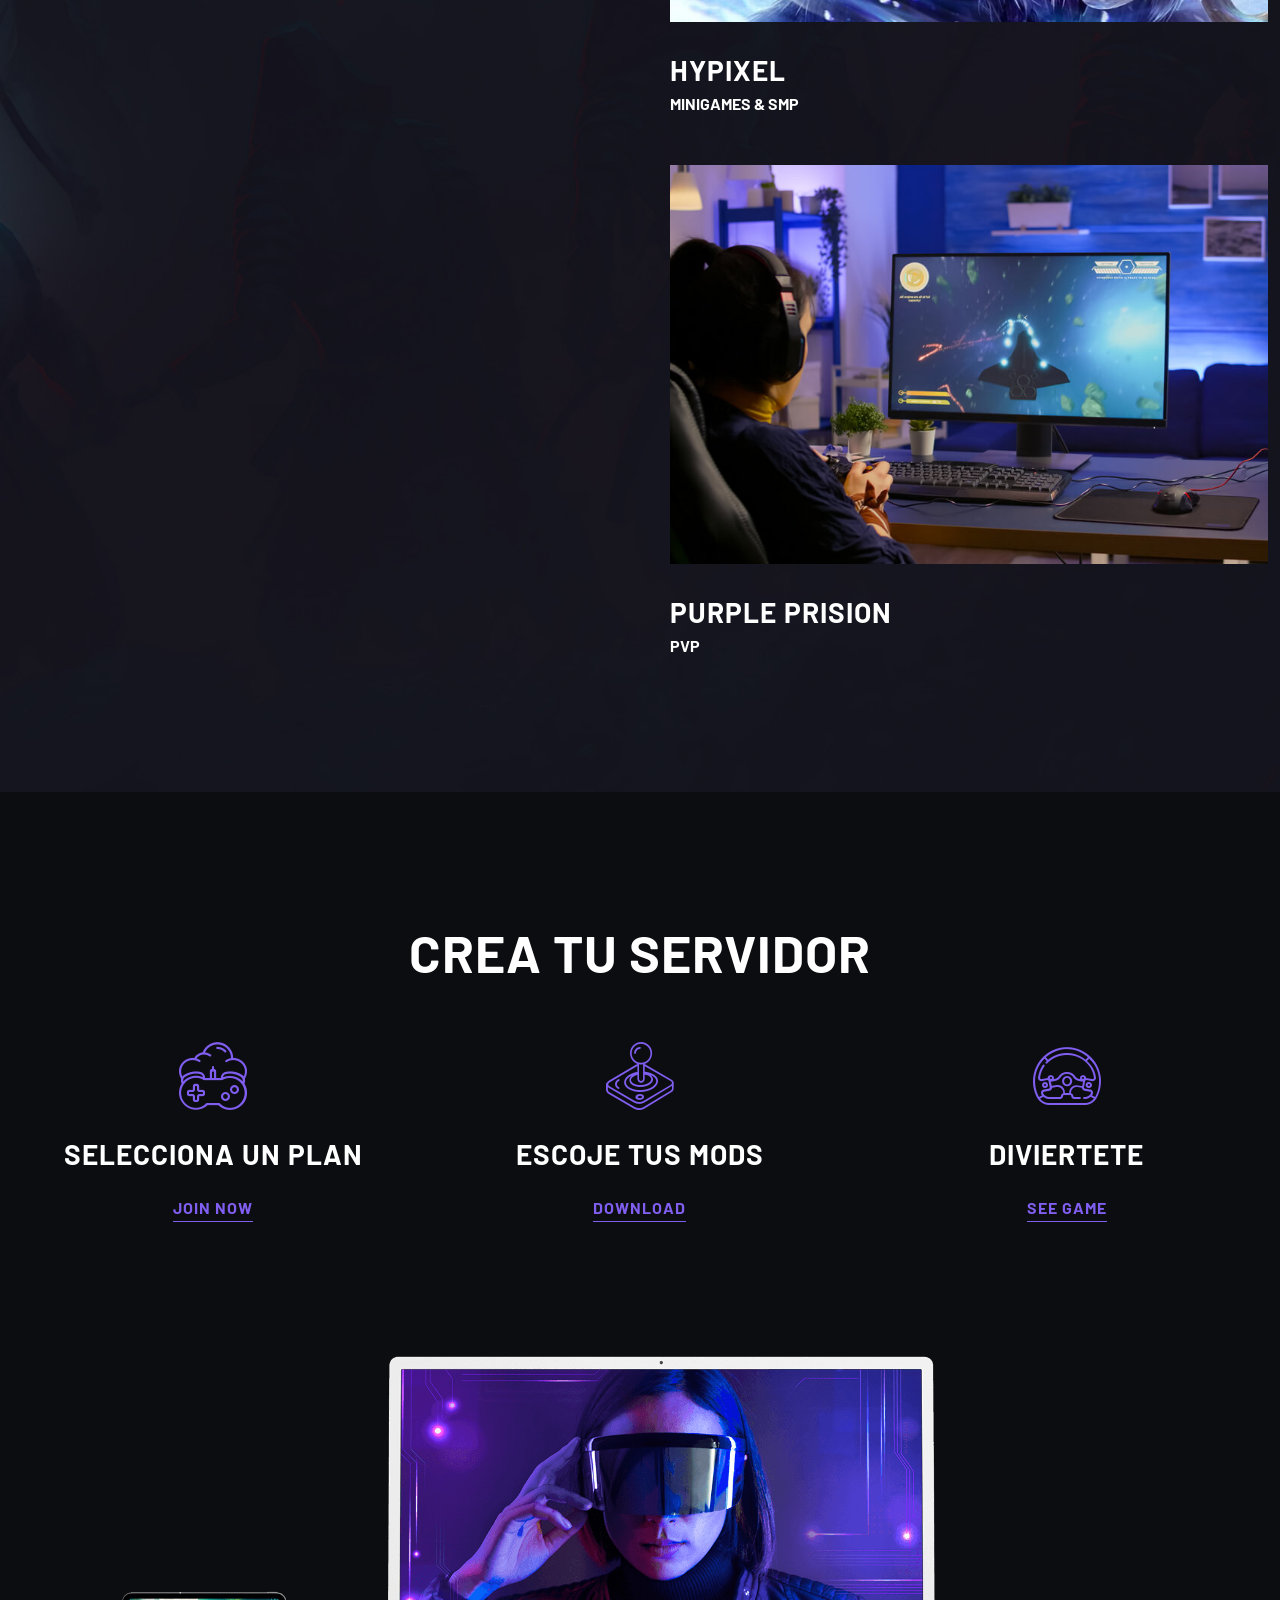
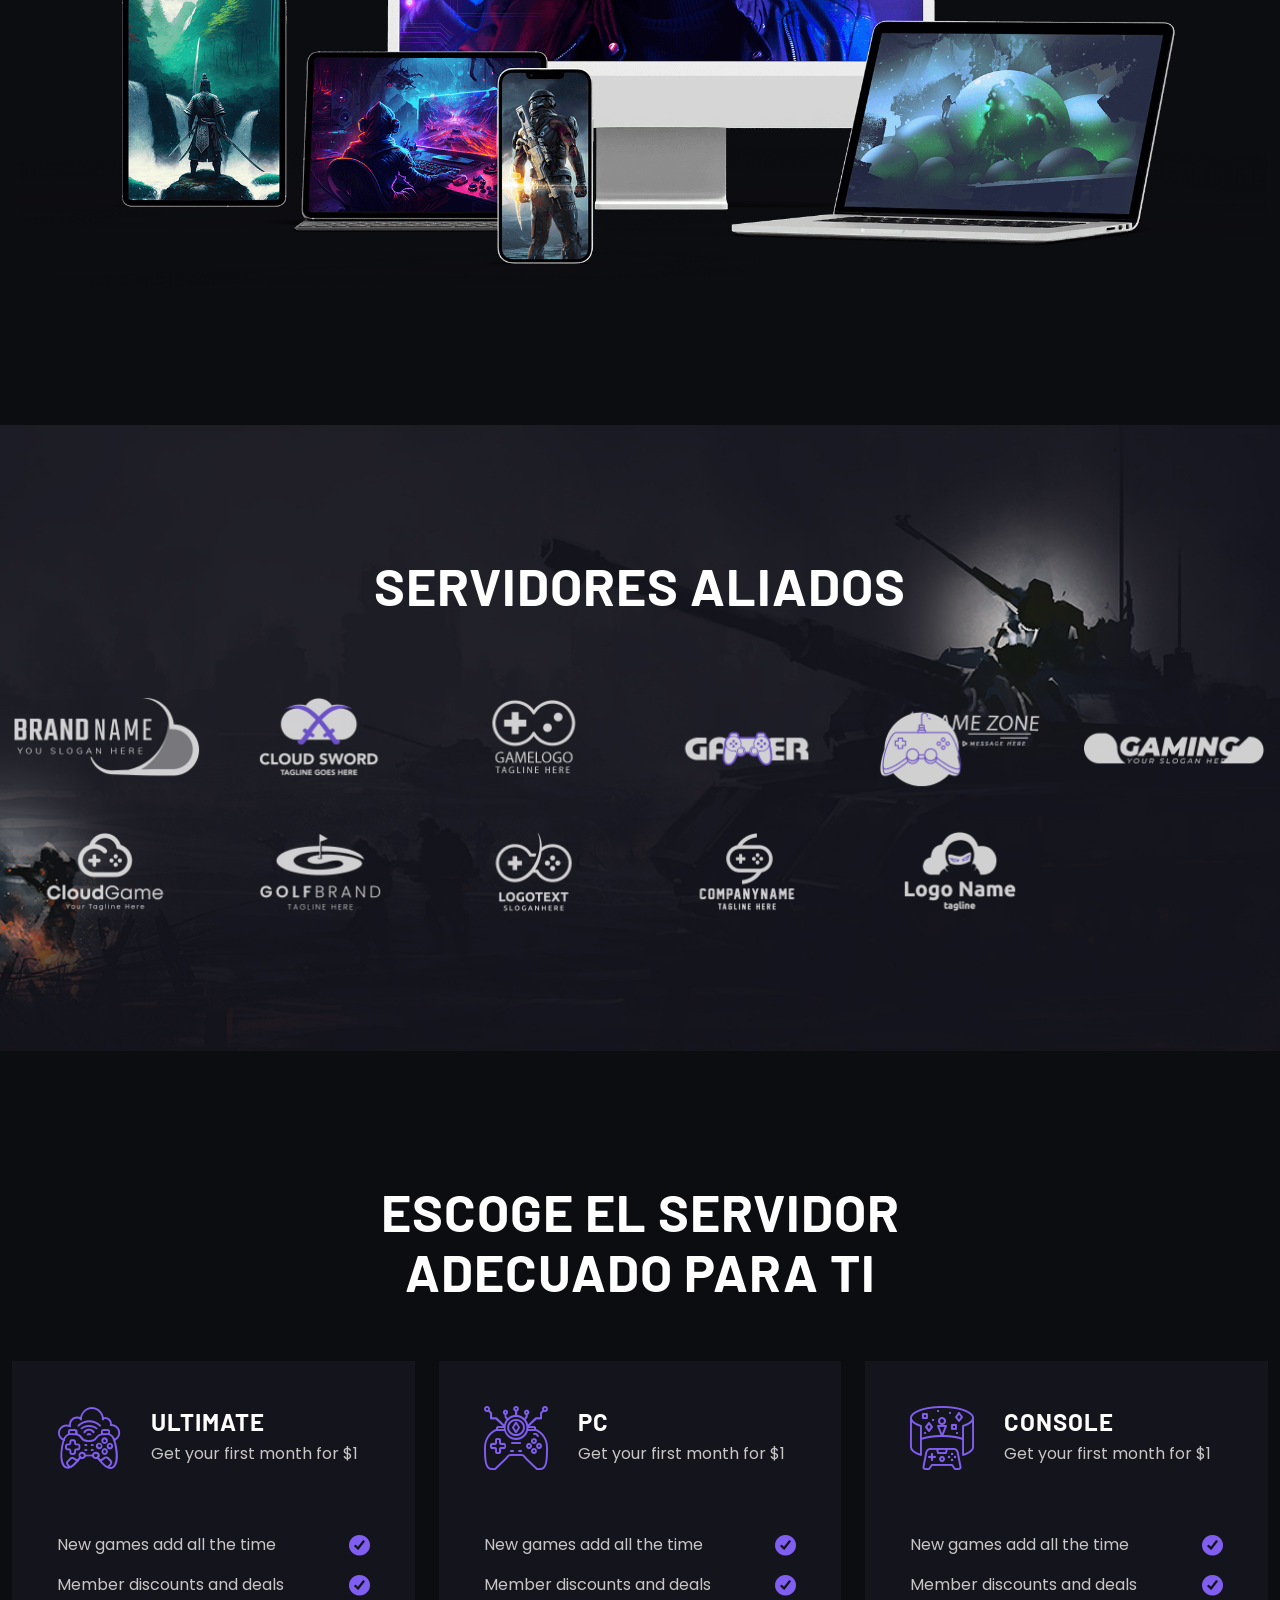
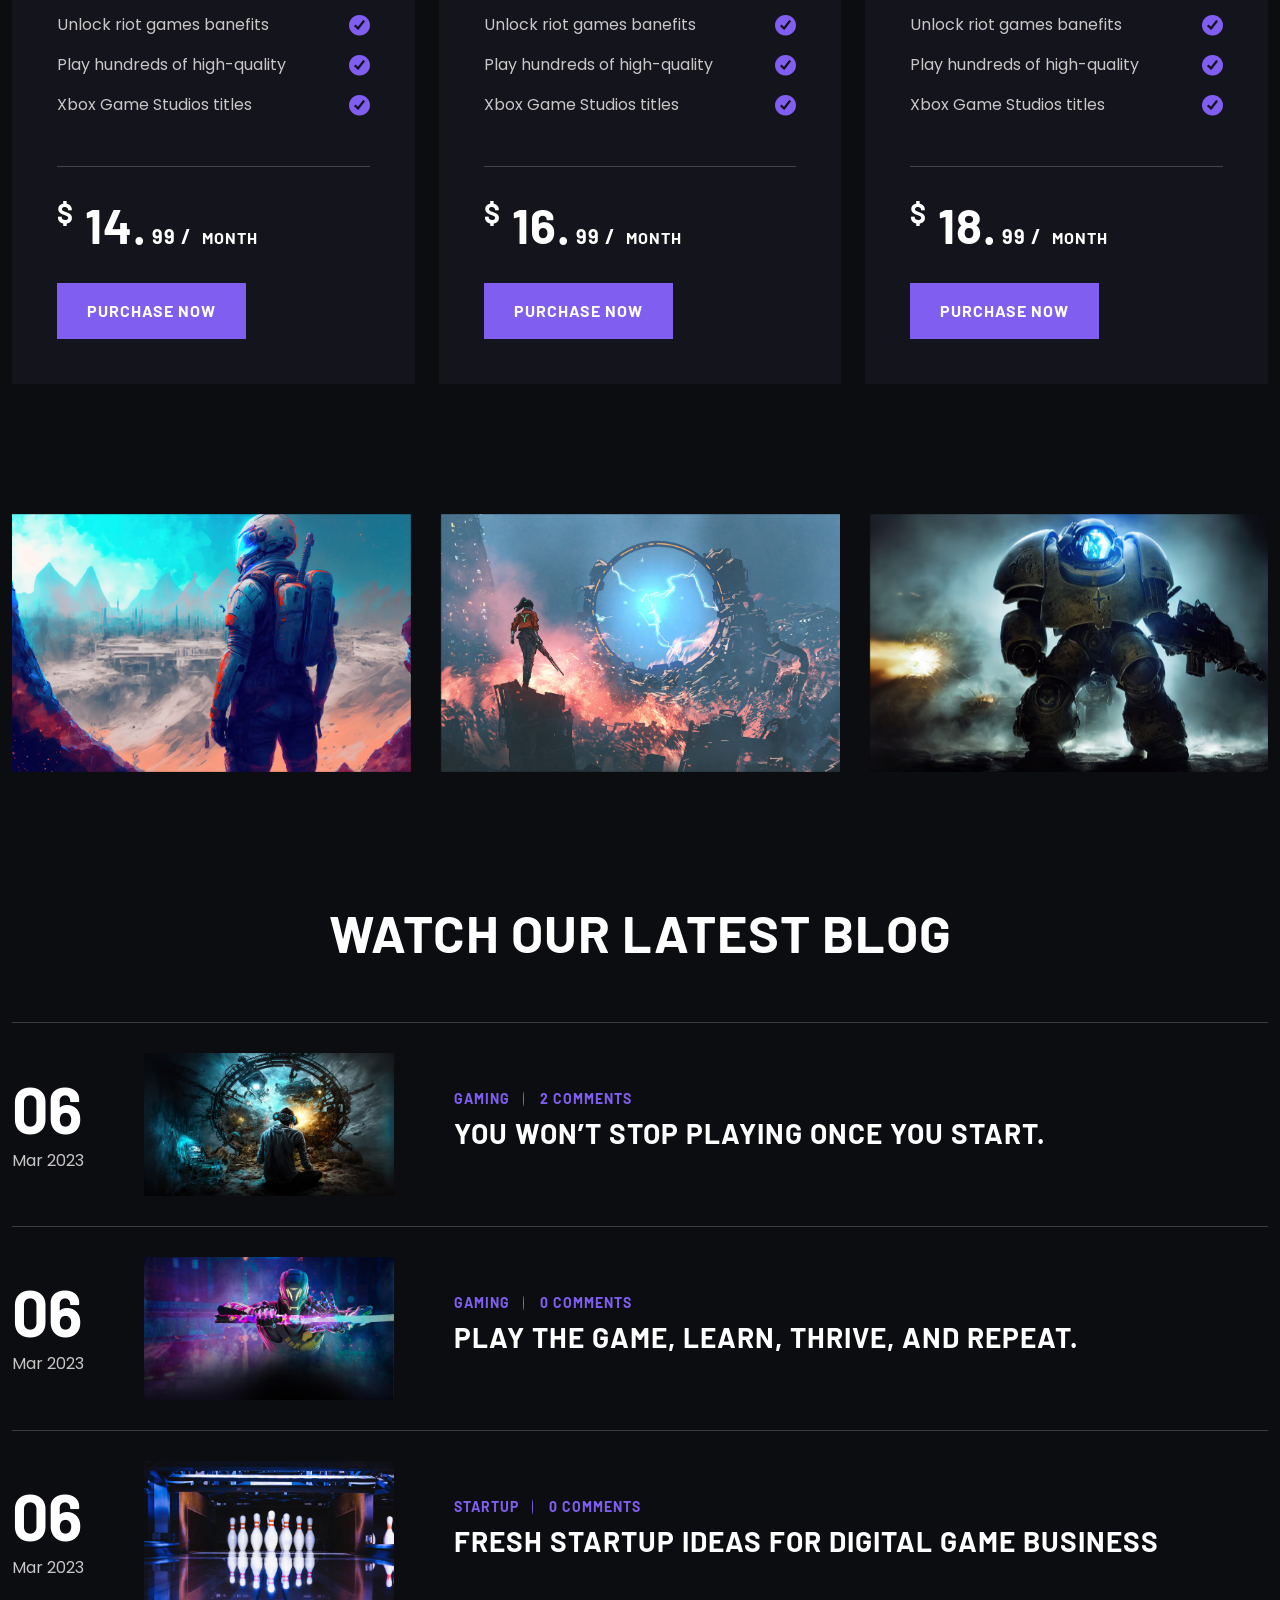
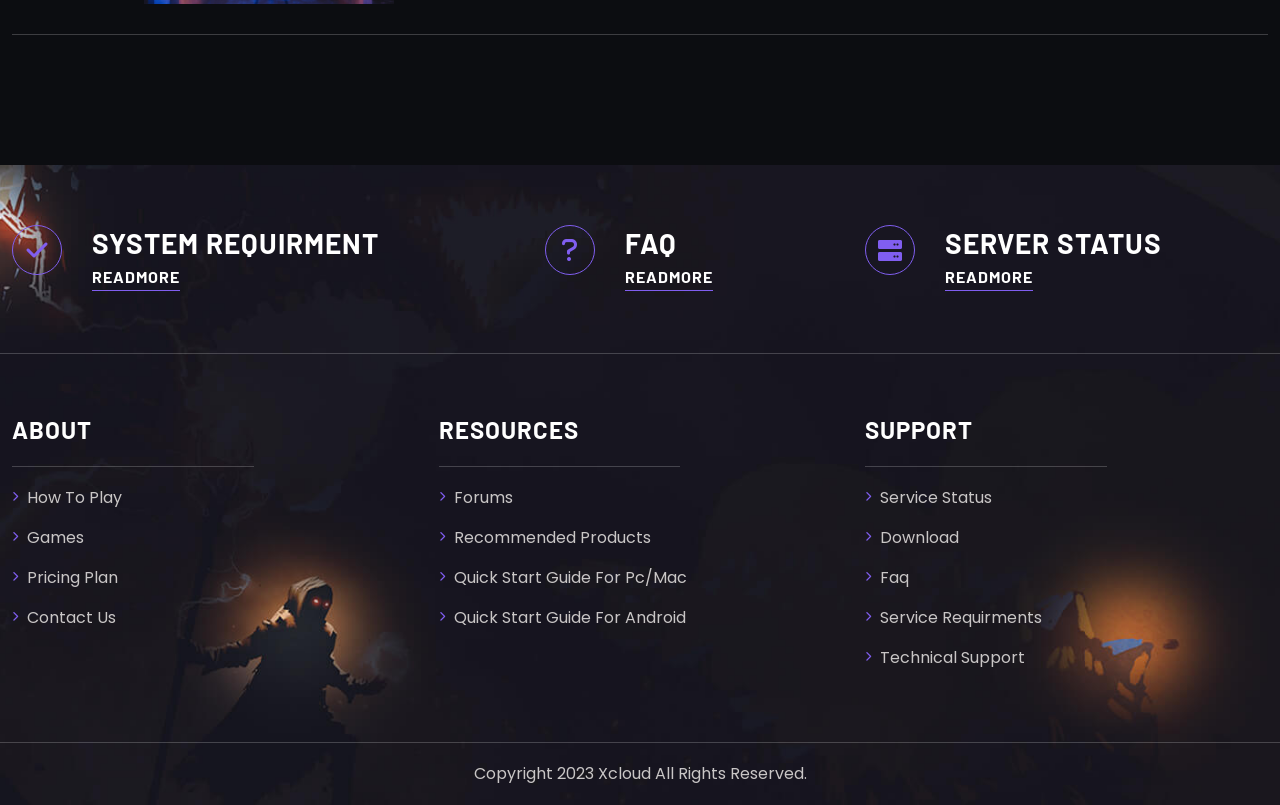
==== commit 23cb79f7: "images banner 3" ====
--- a/index.html
+++ b/index.html
@@ -119,7 +119,7 @@
                             <div class="pq-btn-container">
                                 <div class="pq-button-block">
                                     <a href="games.html" class="pq-button pq-button-flat">
-                                        <span class="pq-button-text">play now </span>
+                                        <span class="pq-button-text">Juega Ahora </span>
                                     </a>
                                 </div>
                             </div>
@@ -175,12 +175,12 @@
                             data-text="w:normal;s:60,52,42,34;l:68,60,50,42;ls:1px;fw:700;a:left,left,center,center;"
                             data-dim="w:584px,503px,398px,332px;" data-frame_0="y:50,40,30,18;"
                             data-frame_1="st:480;sp:1000;sR:480;" data-frame_999="o:0;st:w;sR:7520;"
-                            style="z-index:8;font-family:'Barlow';text-transform:uppercase;">play any game<span
-                                class="last-word"> any where</span>
+                            style="z-index:8;font-family:'Barlow';text-transform:uppercase;">Juega sin limites<span
+                                class="last-word"> Con tus amigos</span>
                         </rs-layer><!--
     
     							--><a id="slider-3-slide-5-layer-4" class="rs-layer rs-button pq-button pq-button-flat rev-btn"
-                            href="games.html" target="_self" data-type="button" data-rsp_ch="on"
+                            href="pricing-plan.html" target="_self" data-type="button" data-rsp_ch="on"
                             data-xy="x:l,l,c,c;xo:15px,30px,0,0;y:m;yo:202px,126px,-33px,-98px;"
                             data-text="w:normal;s:16,14,14,13;l:24,22,22,24;ls:1px;fw:700;"
                             data-dim="minh:0px,none,none,none;"
@@ -189,7 +189,7 @@
                             data-frame_999="o:0;st:w;sR:7000;"
                             data-frame_hover="c:#0c0d11;bgc:#fff;bor:0px,0px,0px,0px;sp:100;e:power1.inOut;bri:100%;"
                             style="z-index:10;background-color:#805ef0;font-family:'Barlow';text-transform:uppercase;">
-                            <div class="pq-button-block"><span class="pq-button-text">play now</span></div>
+                            <div class="pq-button-block"><span class="pq-button-text">Ver planes</span></div>
                         </a><!--
     --> </rs-slide>
                     <rs-slide style="position: absolute;" data-key="rs-22" data-title="Slide"
@@ -223,8 +223,8 @@
                             data-text="w:normal;s:60,52,42,34;l:68,60,50,42;ls:1px;fw:700;a:left,left,center,center;"
                             data-dim="w:584px,503px,398px,366px;" data-frame_0="y:50,40,30,18;"
                             data-frame_1="st:480;sp:1000;sR:480;" data-frame_999="o:0;st:w;sR:7520;"
-                            style="z-index:8;font-family:'Barlow';text-transform:uppercase;">TOP RATED STEAM<span
-                                class="last-word"> any MATCHES</span>
+                            style="z-index:8;font-family:'Barlow';text-transform:uppercase;">Mejores servers<span
+                                class="last-word"> Segun mi mama</span>
                         </rs-layer><!--
     
     							--><a id="slider-3-slide-22-layer-4" class="rs-layer rs-button pq-button pq-button-flat rev-btn"
@@ -237,7 +237,7 @@
                             data-frame_999="o:0;st:w;sR:7000;"
                             data-frame_hover="c:#0c0d11;bgc:#fff;bor:0px,0px,0px,0px;sp:100;e:power1.inOut;bri:100%;"
                             style="z-index:10;background-color:#805ef0;font-family:'Barlow';text-transform:uppercase;">
-                            <div class="pq-button-block"><span class="pq-button-text">play now</span></div>
+                            <div class="pq-button-block"><span class="pq-button-text">Ver planes</span></div>
                         </a><!--
     --> </rs-slide>
                     <rs-slide style="position: absolute;" data-key="rs-23" data-title="Slide"
@@ -271,8 +271,8 @@
                             data-text="w:normal;s:60,52,42,34;l:68,60,50,42;ls:1px;fw:700;a:left,left,center,center;"
                             data-dim="w:584px,503px,398px,366px;" data-frame_0="y:50,40,30,18;"
                             data-frame_1="st:480;sp:1000;sR:480;" data-frame_999="o:0;st:w;sR:7520;"
-                            style="z-index:8;font-family:'Barlow';text-transform:uppercase;">JOIN THE COMMUN<span
-                                class="last-word"> try discord</span>
+                            style="z-index:8;font-family:'Barlow';text-transform:uppercase;">Unete a nuestro<span
+                                class="last-word"> discord</span>
                         </rs-layer><!--
     
     							--><a id="slider-3-slide-23-layer-4" class="rs-layer rs-button pq-button pq-button-flat rev-btn"
@@ -285,7 +285,7 @@
                             data-frame_999="o:0;st:w;sR:7000;"
                             data-frame_hover="c:#0c0d11;bgc:#fff;bor:0px,0px,0px,0px;sp:100;e:power1.inOut;bri:100%;"
                             style="z-index:10;background-color:#805ef0;font-family:'Barlow';text-transform:uppercase;">
-                            <div class="pq-button-block"><span class="pq-button-text">play now</span></div>
+                            <div class="pq-button-block"><span class="pq-button-text">Ver planes</span></div>
                         </a><!--
     --> </rs-slide>
                 </rs-slides>
@@ -301,7 +301,7 @@
             <div class="row">
                 <div class="col-lg-12">
                     <div class="pq-section-title-style-1 text-center">
-                        <h2 class="pq-section-main-title">experience gaming with no limits</h2>
+                        <h2 class="pq-section-main-title">Experimenta servidores sin lag y bugs</h2>
                     </div>
                 </div>
                 <div class="col-xl-4 col-lg-6 col-md-6 p-0">
@@ -310,7 +310,7 @@
                             <i class="flaticon-gaming-1"></i>
                         </div>
                         <div class="pq-icon-box-content">
-                            <h4 class="pq-icon-box-title">1500+ games</h4>
+                            <h4 class="pq-icon-box-title">-70 ms</h4>
                             <p class="pq-icon-box-description">There are many variations of passages of Lorem Ipsum available, but majority have suffer alteration in some form</p>
                         </div>
                     </div>
@@ -321,7 +321,7 @@
                             <i class="flaticon-online-game"></i>
                         </div>
                         <div class="pq-icon-box-content">
-                            <h4 class="pq-icon-box-title">all your device</h4>
+                            <h4 class="pq-icon-box-title">Java y Bedrock</h4>
                             <p class="pq-icon-box-description">There are many variations of passages of Lorem Ipsum available, but majority have suffer alteration in some form</p>
                         </div>
                     </div>
@@ -332,7 +332,7 @@
                             <i class="flaticon-vr-glasses"></i>
                         </div>
                         <div class="pq-icon-box-content">
-                            <h4 class="pq-icon-box-title">no game download</h4>
+                            <h4 class="pq-icon-box-title">Soporte 24/7</h4>
                             <p class="pq-icon-box-description">There are many variations of passages of Lorem Ipsum available, but majority have suffer alteration in some form</p>
                         </div>
                     </div>
@@ -341,7 +341,7 @@
                     <div class="pq-btn-container text-center pq-mt-90">
                         <div class="pq-button-block">
                             <a class="pq-button pq-button-flat" href="games.html">
-                                <span class="pq-button-text">join now</span>
+                                <span class="pq-button-text">Contratar server</span>
                             </a>
                         </div>
                     </div>
@@ -360,12 +360,12 @@
                         <div class="pq-marquee">
                             <ul class="marquee-content-items">
                                 <li>
-                                    esports in word now play the next generation <span> cloud gaming</span>
+                                    Accede a la nueva generacion de hosting <span> para minecraft</span>
                                 </li>
                             </ul>
                             <ul class="marquee-content-items">
                                 <li>
-                                    esports in word now play the next generation <span> cloud gaming</span>
+                                    Accede a la nueva generacion de hosting <span> para minecraft</span>
                                 </li>
                             </ul>
                         </div>
@@ -398,15 +398,15 @@
                     <div class="row">
                         <div class="col-lg-12">
                             <div class=" pq-section-title-style-1">
-                                <h2 class="pq-section-main-title">discover your next favorite games</h2>
+                                <h2 class="pq-section-main-title">Servidores de la semana</h2>
                             </div>
                             <div class="pq-image-box pq-style-2 pq-mt-45">
                                 <div class="pq-image-box-img">
                                     <a href="games.html"><img src="images/discover/1.jpg" class="img-fluid" alt=""></a>
                                 </div>
                                 <div class="pq-image-box-content">
-                                    <h4 class="pq-image-box-title"><a href="games.html">Monster Hunter Rise</a></h4>
-                                    <p class="pq-image-box-description">Action & Adventure</p>
+                                    <h4 class="pq-image-box-title"><a href="games.html">Universe MC</a></h4>
+                                    <p class="pq-image-box-description">SMP & Parcels</p>
                                 </div>
                             </div>
                             <div class="pq-image-box pq-style-2 pq-mt-45">
@@ -414,8 +414,8 @@
                                     <a href="games.html"><img src="images/discover/2.jpg" alt=""></a>
                                 </div>
                                 <div class="pq-image-box-content">
-                                    <h4 class="pq-image-box-title"><a href="games.html">Monster Hunter Rise</a></h4>
-                                    <p class="pq-image-box-description">Action & Adventure</p>
+                                    <h4 class="pq-image-box-title"><a href="games.html">Hypixel</a></h4>
+                                    <p class="pq-image-box-description">Minigames & SMP</p>
                                 </div>
                             </div>
                             <div class="pq-image-box pq-style-2 pq-mt-45">
@@ -423,8 +423,8 @@
                                     <a href="games.html"><img src="images/discover/3.jpg" alt=""></a>
                                 </div>
                                 <div class="pq-image-box-content">
-                                    <h4 class="pq-image-box-title"><a href="games.html">Monster Hunter Rise</a></h4>
-                                    <p class="pq-image-box-description">Action & Adventure</p>
+                                    <h4 class="pq-image-box-title"><a href="games.html">Purple Prision</a></h4>
+                                    <p class="pq-image-box-description">PVP</p>
                                 </div>
                             </div>
                         </div>
@@ -441,7 +441,7 @@
             <div class="row">
                 <div class="col-lg-12">
                     <div class="pq-section-title-style-1 text-center">
-                        <h2 class="pq-section-main-title">get started your cloud gaming</h2>
+                        <h2 class="pq-section-main-title">Crea tu servidor</h2>
                     </div>
                 </div>
                 <div class="col-xl-4 col-lg-6 col-md-6">
@@ -450,7 +450,7 @@
                             <i class="flaticon-gaming-5"></i>
                         </div>
                         <div class="pq-icon-box-content">
-                            <h4 class="pq-icon-box-title">Select Membership</h4>
+                            <h4 class="pq-icon-box-title">Selecciona un plan</h4>
                             <div class="pq-btn-container">
                                 <div class="pq-button-block">
                                     <a class="pq-button pq-button-link" href="pricing-plan.html">
@@ -467,7 +467,7 @@
                             <i class="flaticon-joystick"></i>
                         </div>
                         <div class="pq-icon-box-content">
-                            <h4 class="pq-icon-box-title">Get Coldzxy Now</h4>
+                            <h4 class="pq-icon-box-title">Escoje tus mods</h4>
                             <div class="pq-btn-container">
                                 <div class="pq-button-block">
                                     <a class="pq-button pq-button-link" href="download.html">
@@ -484,7 +484,7 @@
                             <i class="flaticon-gaming-3"></i>
                         </div>
                         <div class="pq-icon-box-content">
-                            <h4 class="pq-icon-box-title">connect game library</h4>
+                            <h4 class="pq-icon-box-title">Diviertete</h4>
                             <div class="pq-btn-container">
                                 <div class="pq-button-block">
                                     <a class="pq-button pq-button-link" href="how-to-play.html">
@@ -509,7 +509,7 @@
             <div class="row align-items-center">
                 <div class="col-lg-12">
                     <div class="pq-section-title-style-1 text-center">
-                        <h2 class="pq-section-main-title">our trusted clients</h2>
+                        <h2 class="pq-section-main-title">Servidores aliados</h2>
                     </div>
                 </div>
                 <div class="col-xl-2 col-lg-4 col-md-4">
@@ -655,9 +655,7 @@
                         </div>
                     </div>
                 </div>
-                <div class="col-xl-2 col-lg-4 col-md-4 mt-4">
-                    <h6 class="pq-more-link pq-bg-primary"><a href="games.html">15 more</a></h6>
-                </div>
+           
             </div>
         </div>
     </section>
@@ -669,7 +667,7 @@
             <div class="row">
                 <div class="col-lg-12">
                     <div class="pq-section-title-style-1 text-center">
-                        <h2 class="pq-section-main-title">choose the plan that's right for you</h2>
+                        <h2 class="pq-section-main-title">Escoge el servidor adecuado para ti</h2>
                     </div>
                 </div>
                 <div class="col-xl-4 col-lg-6 col-md-6">
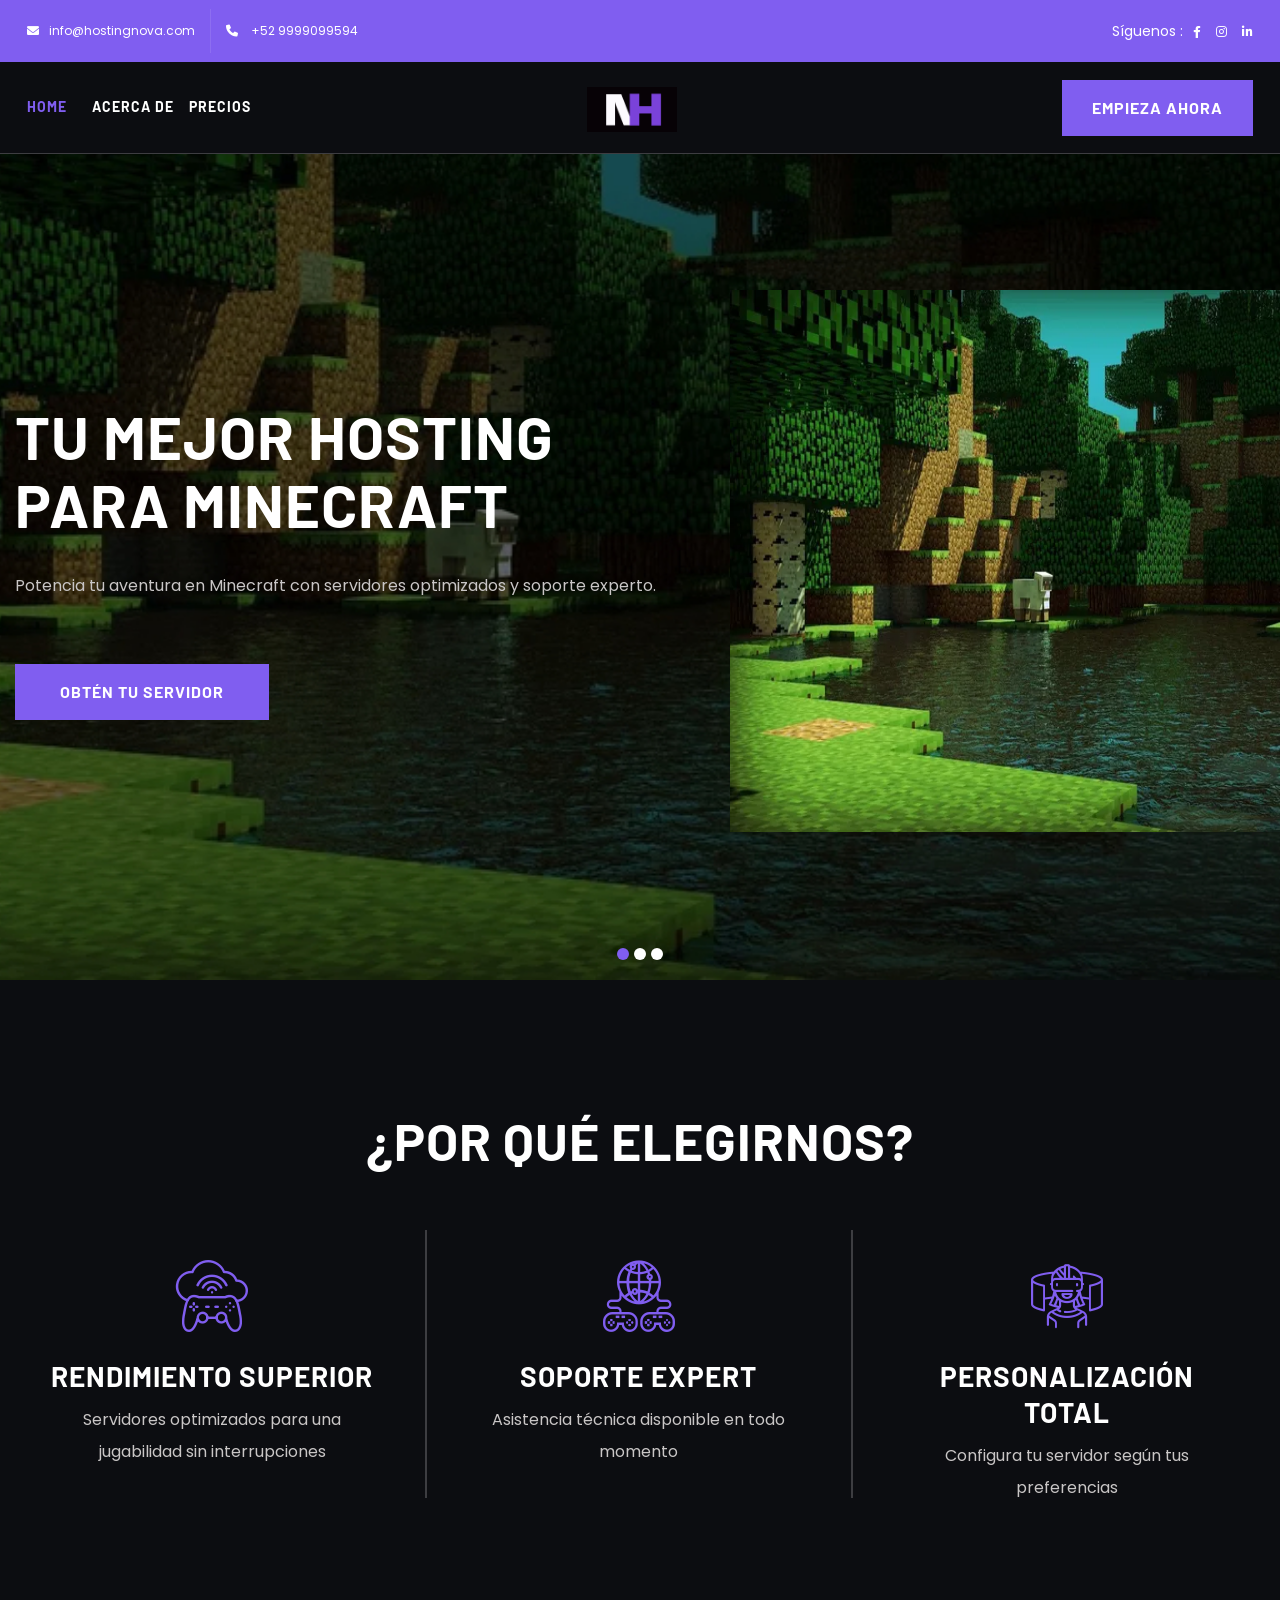
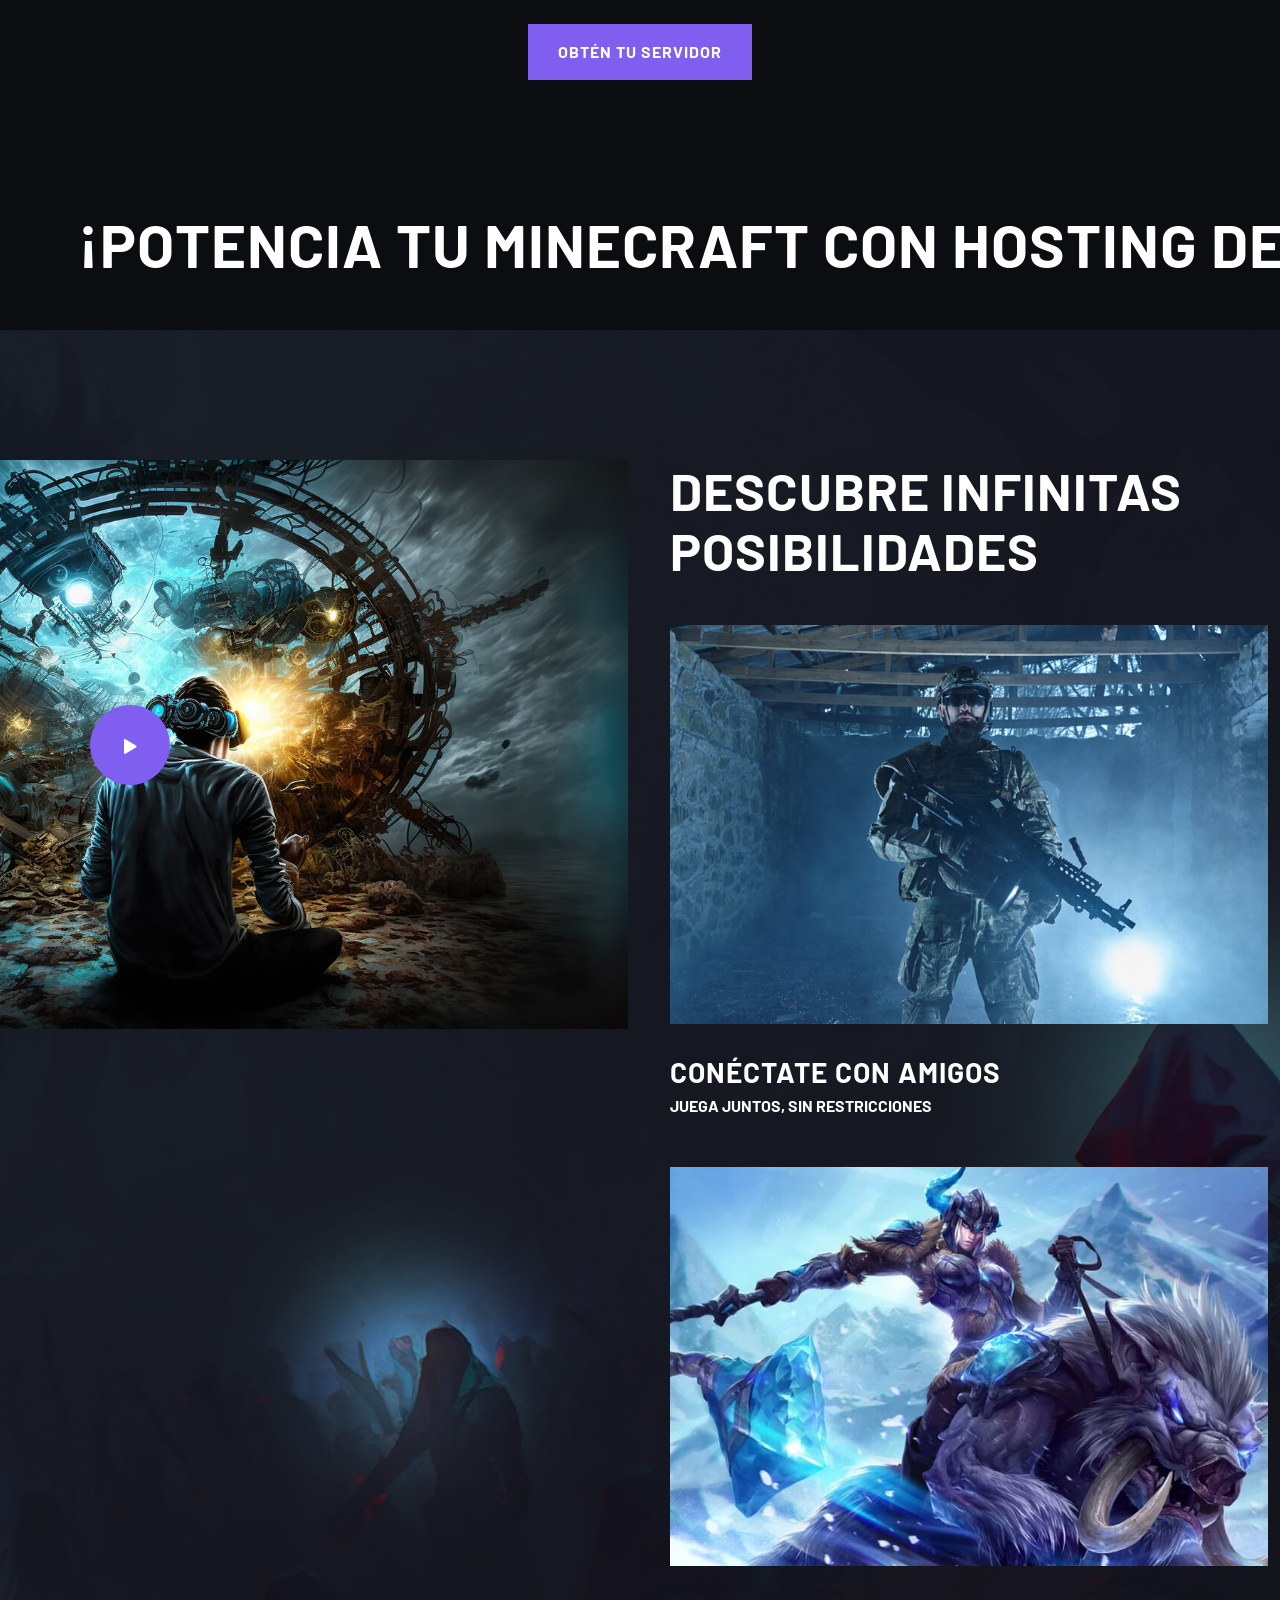
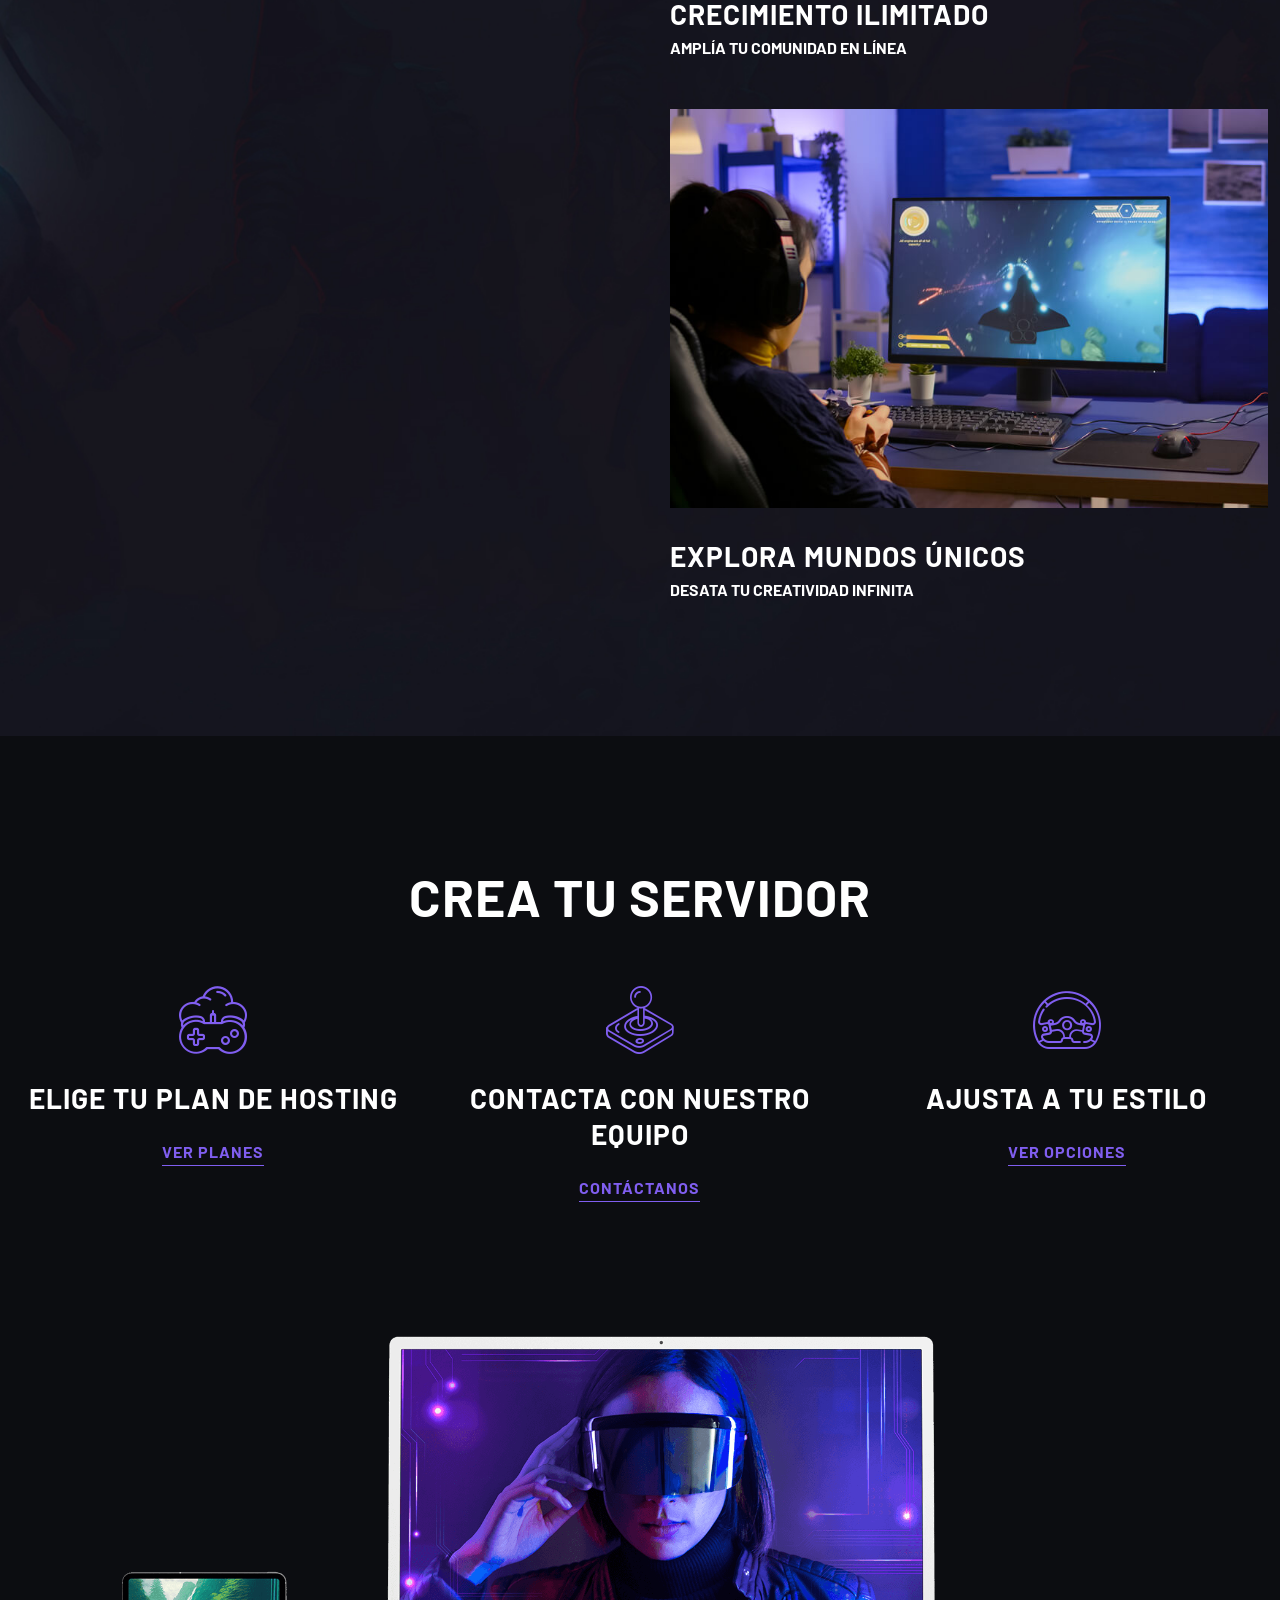
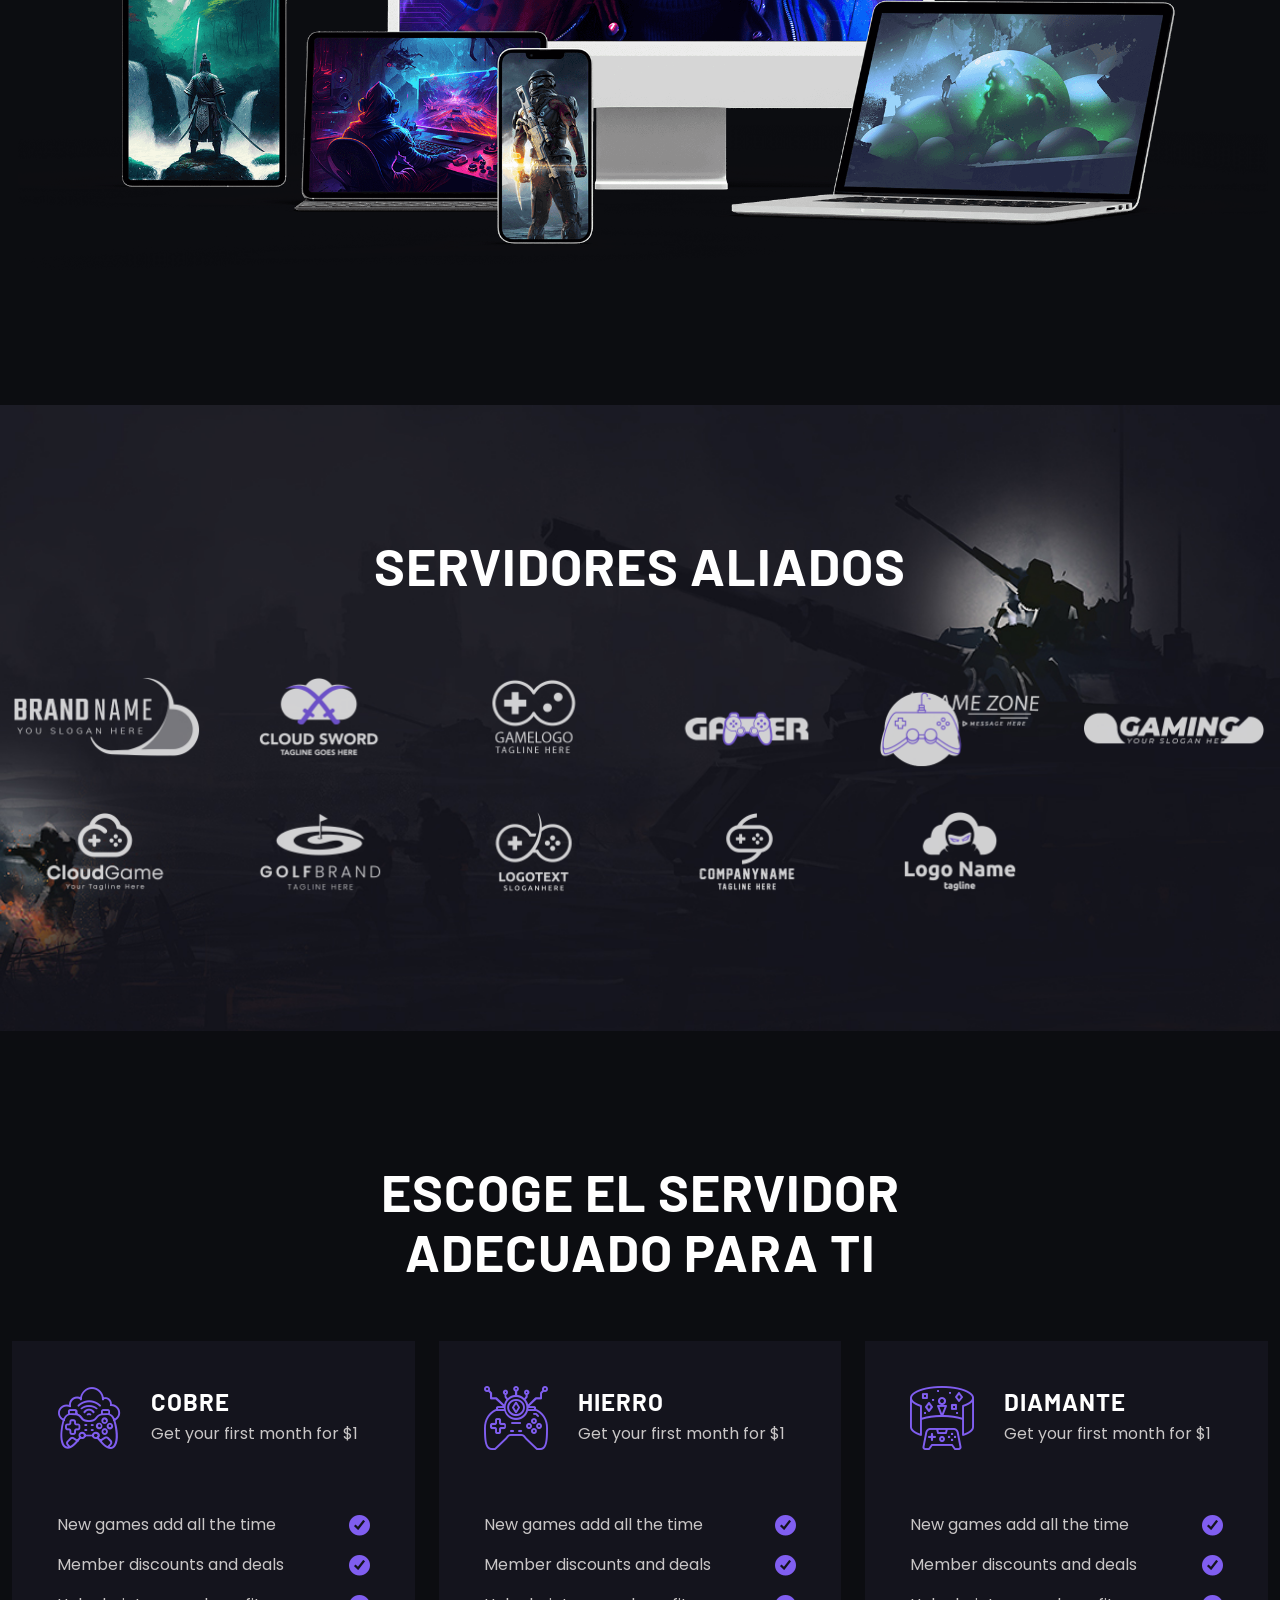
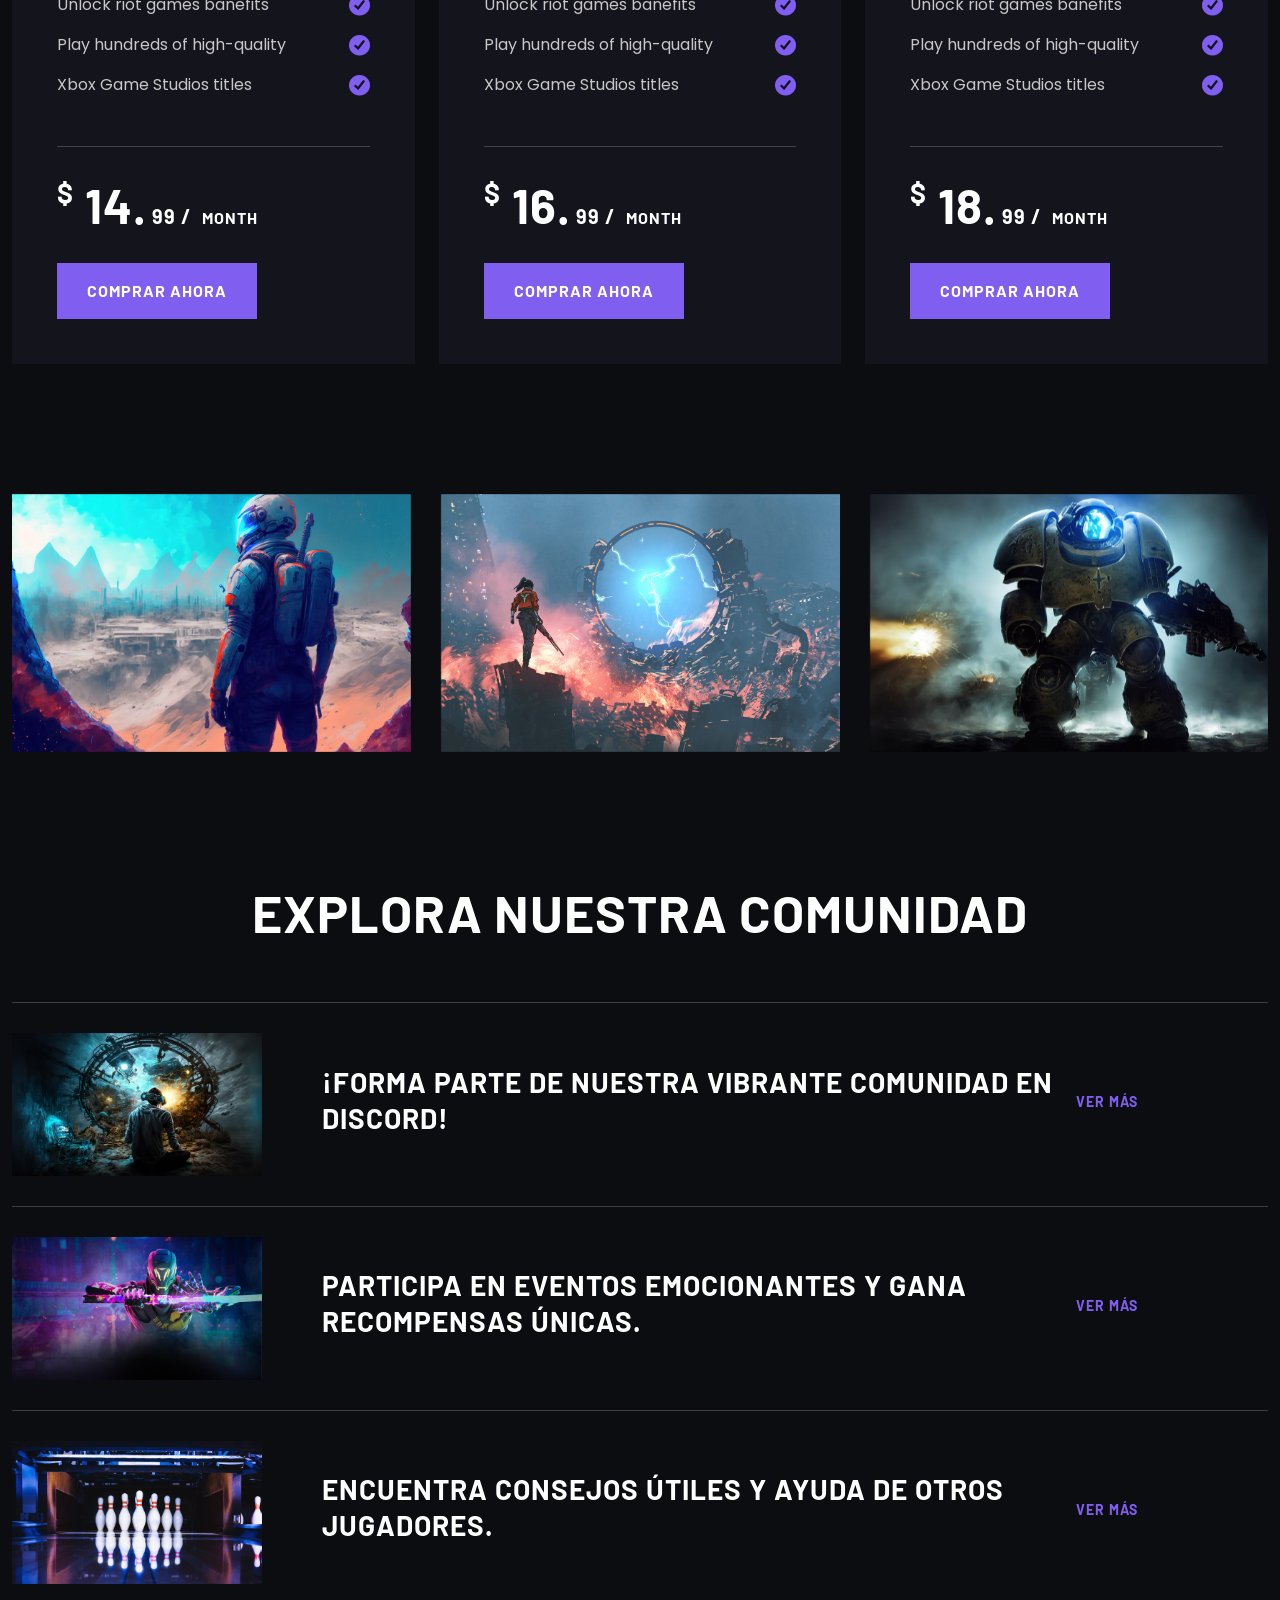
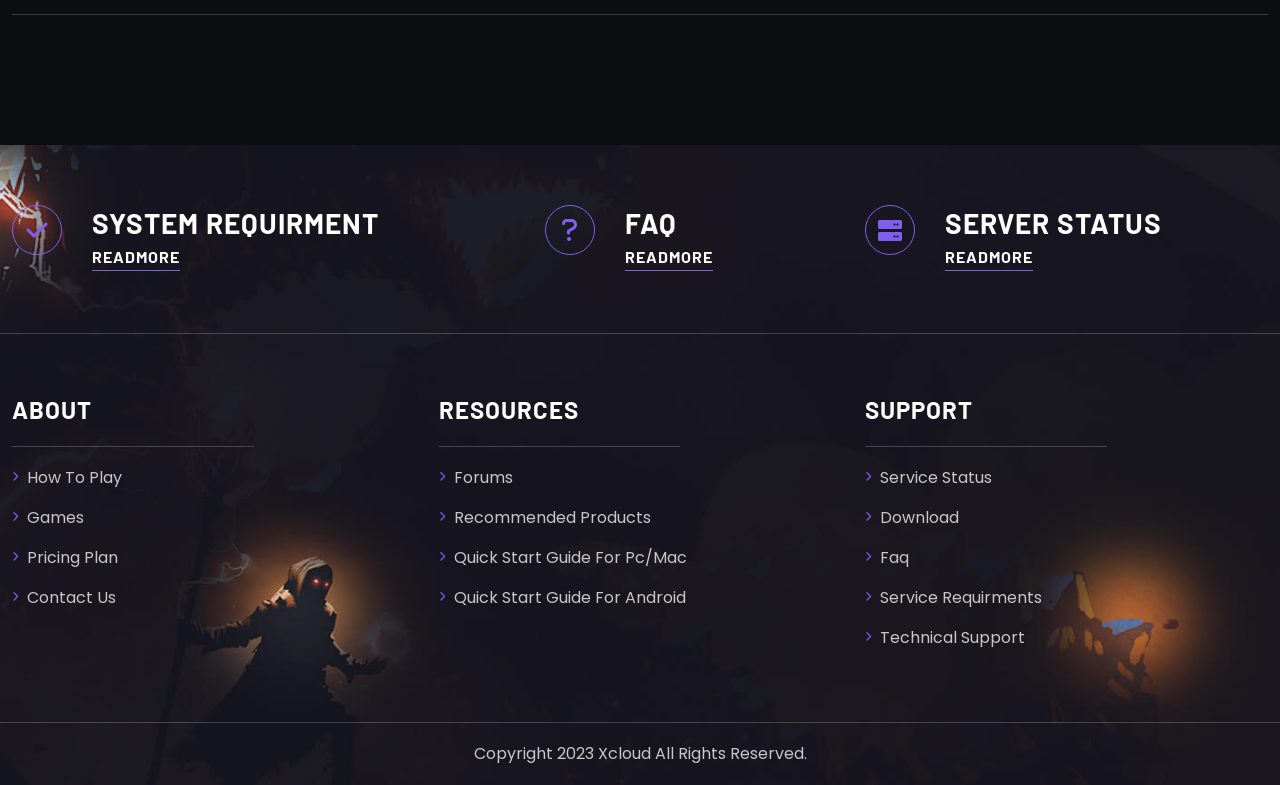
==== commit 5e94bf57: "texto landing 1" ====
--- a/index.html
+++ b/index.html
@@ -4,7 +4,7 @@
     <meta charset="UTF-8">
     <meta http-equiv="X-UA-Compatible" content="IE=edge">
     <meta name="viewport" content="width=device-width, initial-scale=1.0">
-    <title>Xcloud - Cloud Gaming HTML Template</title>
+    <title>Nova Hosting - Servers confiables para Minecraft</title>
     <!-- Favicon -->
     <link rel="shortcut icon" href="images/favicon.ico">
     <!-- Bootstrap -->
@@ -50,7 +50,7 @@
                             <div class="pq-header-social">
                                 <ul>
                                     <li>
-                                        Follow Us :
+                                        Síguenos :
                                     </li>
                                     <li><a href="#"><i class="fab fa-facebook-f"></i></a></li>
                                     <li><a href="#"><i class="fab fa-instagram"></i></a></li>
@@ -63,11 +63,11 @@
                         <div class="pq-header-contact ">
                             <ul>
                                 <li>
-                                    <i class="fas fa-envelope"></i><span>info@peacefulqode.com</span>
+                                    <i class="fas fa-envelope"></i><span>info@hostingnova.com</span>
                                 </li>
                                 <li>
                                     <a href="tel:+1800001658"><i class="fas fa-phone"></i>
-                                        <span>+1800-001-658</span>
+                                        <span>+52 9999099594</span>
                                     </a>
                                 </li>
                             </ul>
@@ -101,25 +101,11 @@
                             <a style="color:white;" class="navbar-brand" href="main-home.html">
                                 <img class="img-fluid logo" src="images/logo/logo.png" alt="nova hosting">
                             </a>
-                            <div class="pq-menu-search-block">
-                                <a href="javascript:void(0)" class="pq-tools-serach-button" data-bs-toggle="offcanvas"
-                                    data-bs-target="#offcanvassearch"><i class="ti-search"></i>
-                                </a>
-                                <div class="offcanvas offcanvas-top" tabindex="-1" id="offcanvassearch">
-                                    <form role="search" method="get" class="search-form">
-                                        <button type="button" class="btn-close" data-bs-dismiss="offcanvas" aria-label="Close"></button>
-                                        <label>
-                                            <span class="screen-reader-text">Search for:</span>
-                                            <input type="search" class="search-field" placeholder="Search …" value="" name="s">
-                                        </label>
-                                        <button type="submit" class="search-submit"><span class="screen-reader-text">Search</span></button>
-                                    </form>
-                                </div>
-                            </div>
+                        
                             <div class="pq-btn-container">
                                 <div class="pq-button-block">
                                     <a href="games.html" class="pq-button pq-button-flat">
-                                        <span class="pq-button-text">Juega Ahora </span>
+                                        <span class="pq-button-text">Empieza Ahora</span>
                                     </a>
                                 </div>
                             </div>
@@ -155,9 +141,8 @@
                             data-text="w:normal;s:16,14,15,9;l:28,22,22,13;a:left,left,center,center;"
                             data-dim="w:659px,476px,565px,348px;" data-vbility="t,t,t,f" data-frame_0="y:50,40,30,18;"
                             data-frame_1="st:700;sp:1000;sR:700;" data-frame_999="o:0;st:w;sR:7300;"
-                            style="z-index:9;font-family:'Poppins';">There are many variations of passages of Lorem Ipsum
-                            available, but the majority injected humour, or randomised words which don't look even slightly
-                            use consectetur Bibendum est ultricies integer quis auct elit sed. <br>
+                            style="z-index:9;font-family:'Poppins';">Potencia tu aventura en Minecraft 
+                            con servidores optimizados y soporte experto. <br>
     
                         </rs-layer><!--
     
@@ -175,8 +160,8 @@
                             data-text="w:normal;s:60,52,42,34;l:68,60,50,42;ls:1px;fw:700;a:left,left,center,center;"
                             data-dim="w:584px,503px,398px,332px;" data-frame_0="y:50,40,30,18;"
                             data-frame_1="st:480;sp:1000;sR:480;" data-frame_999="o:0;st:w;sR:7520;"
-                            style="z-index:8;font-family:'Barlow';text-transform:uppercase;">Juega sin limites<span
-                                class="last-word"> Con tus amigos</span>
+                            style="z-index:8;font-family:'Barlow';text-transform:uppercase;">Tu Mejor Hosting<span
+                                class="last-word"> para Minecraft</span>
                         </rs-layer><!--
     
     							--><a id="slider-3-slide-5-layer-4" class="rs-layer rs-button pq-button pq-button-flat rev-btn"
@@ -189,7 +174,7 @@
                             data-frame_999="o:0;st:w;sR:7000;"
                             data-frame_hover="c:#0c0d11;bgc:#fff;bor:0px,0px,0px,0px;sp:100;e:power1.inOut;bri:100%;"
                             style="z-index:10;background-color:#805ef0;font-family:'Barlow';text-transform:uppercase;">
-                            <div class="pq-button-block"><span class="pq-button-text">Ver planes</span></div>
+                            <div class="pq-button-block"><span class="pq-button-text">Obtén tu servidor</span></div>
                         </a><!--
     --> </rs-slide>
                     <rs-slide style="position: absolute;" data-key="rs-22" data-title="Slide"
@@ -203,9 +188,8 @@
                             data-text="w:normal;s:16,14,15,9;l:28,22,22,13;a:left,left,center,center;"
                             data-dim="w:659px,476px,565px,348px;" data-vbility="t,t,t,f" data-frame_0="y:50,40,30,18;"
                             data-frame_1="st:700;sp:1000;sR:700;" data-frame_999="o:0;st:w;sR:7300;"
-                            style="z-index:9;font-family:'Poppins';">There are many variations of passages of Lorem Ipsum
-                            available, but the majority injected humour, or randomised words which don't look even slightly
-                            use consectetur Bibendum est ultricies integer quis auct elit sed. <br>
+                            style="z-index:9;font-family:'Poppins';">Experimenta un rendimiento fluido y 
+                            sin lag para garantizar una experiencia de juego excepcional. <br>
     
                         </rs-layer><!--
     
@@ -223,8 +207,7 @@
                             data-text="w:normal;s:60,52,42,34;l:68,60,50,42;ls:1px;fw:700;a:left,left,center,center;"
                             data-dim="w:584px,503px,398px,366px;" data-frame_0="y:50,40,30,18;"
                             data-frame_1="st:480;sp:1000;sR:480;" data-frame_999="o:0;st:w;sR:7520;"
-                            style="z-index:8;font-family:'Barlow';text-transform:uppercase;">Mejores servers<span
-                                class="last-word"> Segun mi mama</span>
+                            style="z-index:8;font-family:'Barlow';text-transform:uppercase;">Rendimiento Inigualable<span>
                         </rs-layer><!--
     
     							--><a id="slider-3-slide-22-layer-4" class="rs-layer rs-button pq-button pq-button-flat rev-btn"
@@ -237,7 +220,7 @@
                             data-frame_999="o:0;st:w;sR:7000;"
                             data-frame_hover="c:#0c0d11;bgc:#fff;bor:0px,0px,0px,0px;sp:100;e:power1.inOut;bri:100%;"
                             style="z-index:10;background-color:#805ef0;font-family:'Barlow';text-transform:uppercase;">
-                            <div class="pq-button-block"><span class="pq-button-text">Ver planes</span></div>
+                            <div class="pq-button-block"><span class="pq-button-text">Obtén tu servidor</span></div>
                         </a><!--
     --> </rs-slide>
                     <rs-slide style="position: absolute;" data-key="rs-23" data-title="Slide"
@@ -251,9 +234,10 @@
                             data-text="w:normal;s:16,14,15,9;l:28,22,22,13;a:left,left,center,center;"
                             data-dim="w:659px,476px,565px,348px;" data-vbility="t,t,t,f" data-frame_0="y:50,40,30,18;"
                             data-frame_1="st:700;sp:1000;sR:700;" data-frame_999="o:0;st:w;sR:7300;"
-                            style="z-index:9;font-family:'Poppins';">There are many variations of passages of Lorem Ipsum
-                            available, but the majority injected humour, or randomised words which don't look even slightly
-                            use consectetur Bibendum est ultricies integer quis auct elit sed. <br>
+                            style="z-index:9;font-family:'Poppins';">Nuestro equipo está aquí para 
+                            ayudarte en cada paso del camino, 24/7. 
+                            
+                            Desde una herramienta que ya es familiar: Discord. <br>
     
                         </rs-layer><!--
     
@@ -271,8 +255,8 @@
                             data-text="w:normal;s:60,52,42,34;l:68,60,50,42;ls:1px;fw:700;a:left,left,center,center;"
                             data-dim="w:584px,503px,398px,366px;" data-frame_0="y:50,40,30,18;"
                             data-frame_1="st:480;sp:1000;sR:480;" data-frame_999="o:0;st:w;sR:7520;"
-                            style="z-index:8;font-family:'Barlow';text-transform:uppercase;">Unete a nuestro<span
-                                class="last-word"> discord</span>
+                            style="z-index:8;font-family:'Barlow';text-transform:uppercase;">Soporte Personalizado<span
+                                class="last-word"></span>
                         </rs-layer><!--
     
     							--><a id="slider-3-slide-23-layer-4" class="rs-layer rs-button pq-button pq-button-flat rev-btn"
@@ -285,7 +269,7 @@
                             data-frame_999="o:0;st:w;sR:7000;"
                             data-frame_hover="c:#0c0d11;bgc:#fff;bor:0px,0px,0px,0px;sp:100;e:power1.inOut;bri:100%;"
                             style="z-index:10;background-color:#805ef0;font-family:'Barlow';text-transform:uppercase;">
-                            <div class="pq-button-block"><span class="pq-button-text">Ver planes</span></div>
+                            <div class="pq-button-block"><span class="pq-button-text">Obtén tu servidor</span></div>
                         </a><!--
     --> </rs-slide>
                 </rs-slides>
@@ -301,7 +285,7 @@
             <div class="row">
                 <div class="col-lg-12">
                     <div class="pq-section-title-style-1 text-center">
-                        <h2 class="pq-section-main-title">Experimenta servidores sin lag y bugs</h2>
+                        <h2 class="pq-section-main-title">¿Por Qué Elegirnos?</h2>
                     </div>
                 </div>
                 <div class="col-xl-4 col-lg-6 col-md-6 p-0">
@@ -310,8 +294,8 @@
                             <i class="flaticon-gaming-1"></i>
                         </div>
                         <div class="pq-icon-box-content">
-                            <h4 class="pq-icon-box-title">-70 ms</h4>
-                            <p class="pq-icon-box-description">There are many variations of passages of Lorem Ipsum available, but majority have suffer alteration in some form</p>
+                            <h4 class="pq-icon-box-title">Rendimiento Superior</h4>
+                            <p class="pq-icon-box-description">Servidores optimizados para una jugabilidad sin interrupciones</p>
                         </div>
                     </div>
                 </div>
@@ -321,8 +305,8 @@
                             <i class="flaticon-online-game"></i>
                         </div>
                         <div class="pq-icon-box-content">
-                            <h4 class="pq-icon-box-title">Java y Bedrock</h4>
-                            <p class="pq-icon-box-description">There are many variations of passages of Lorem Ipsum available, but majority have suffer alteration in some form</p>
+                            <h4 class="pq-icon-box-title">Soporte Expert</h4>
+                            <p class="pq-icon-box-description">Asistencia técnica disponible en todo momento</p>
                         </div>
                     </div>
                 </div>
@@ -332,8 +316,8 @@
                             <i class="flaticon-vr-glasses"></i>
                         </div>
                         <div class="pq-icon-box-content">
-                            <h4 class="pq-icon-box-title">Soporte 24/7</h4>
-                            <p class="pq-icon-box-description">There are many variations of passages of Lorem Ipsum available, but majority have suffer alteration in some form</p>
+                            <h4 class="pq-icon-box-title">Personalización Total</h4>
+                            <p class="pq-icon-box-description">Configura tu servidor según tus preferencias</p>
                         </div>
                     </div>
                 </div>
@@ -341,7 +325,7 @@
                     <div class="pq-btn-container text-center pq-mt-90">
                         <div class="pq-button-block">
                             <a class="pq-button pq-button-flat" href="games.html">
-                                <span class="pq-button-text">Contratar server</span>
+                                <span class="pq-button-text">Obtén tu servidor</span>
                             </a>
                         </div>
                     </div>
@@ -360,12 +344,12 @@
                         <div class="pq-marquee">
                             <ul class="marquee-content-items">
                                 <li>
-                                    Accede a la nueva generacion de hosting <span> para minecraft</span>
+                                    &nbsp; &nbsp; &nbsp;  ¡Potencia tu Minecraft con  <span> hosting de élite!</span>
                                 </li>
                             </ul>
                             <ul class="marquee-content-items">
                                 <li>
-                                    Accede a la nueva generacion de hosting <span> para minecraft</span>
+                                    &nbsp; &nbsp; &nbsp; ¡Potencia tu Minecraft con  <span> hosting de élite!</span>
                                 </li>
                             </ul>
                         </div>
@@ -398,15 +382,15 @@
                     <div class="row">
                         <div class="col-lg-12">
                             <div class=" pq-section-title-style-1">
-                                <h2 class="pq-section-main-title">Servidores de la semana</h2>
+                                <h2 class="pq-section-main-title">Descubre infinitas posibilidades</h2>
                             </div>
                             <div class="pq-image-box pq-style-2 pq-mt-45">
                                 <div class="pq-image-box-img">
                                     <a href="games.html"><img src="images/discover/1.jpg" class="img-fluid" alt=""></a>
                                 </div>
                                 <div class="pq-image-box-content">
-                                    <h4 class="pq-image-box-title"><a href="games.html">Universe MC</a></h4>
-                                    <p class="pq-image-box-description">SMP & Parcels</p>
+                                    <h4 class="pq-image-box-title"><a href="games.html"> Conéctate con Amigos </a></h4>
+                                    <p class="pq-image-box-description"> Juega juntos, sin restricciones</p>
                                 </div>
                             </div>
                             <div class="pq-image-box pq-style-2 pq-mt-45">
@@ -414,8 +398,8 @@
                                     <a href="games.html"><img src="images/discover/2.jpg" alt=""></a>
                                 </div>
                                 <div class="pq-image-box-content">
-                                    <h4 class="pq-image-box-title"><a href="games.html">Hypixel</a></h4>
-                                    <p class="pq-image-box-description">Minigames & SMP</p>
+                                    <h4 class="pq-image-box-title"><a href="games.html">Crecimiento Ilimitado </a></h4>
+                                    <p class="pq-image-box-description">Amplía tu comunidad en línea</p>
                                 </div>
                             </div>
                             <div class="pq-image-box pq-style-2 pq-mt-45">
@@ -423,8 +407,8 @@
                                     <a href="games.html"><img src="images/discover/3.jpg" alt=""></a>
                                 </div>
                                 <div class="pq-image-box-content">
-                                    <h4 class="pq-image-box-title"><a href="games.html">Purple Prision</a></h4>
-                                    <p class="pq-image-box-description">PVP</p>
+                                    <h4 class="pq-image-box-title"><a href="games.html">Explora Mundos Únicos</a></h4>
+                                    <p class="pq-image-box-description"> Desata tu Creatividad Infinita </p>
                                 </div>
                             </div>
                         </div>
@@ -450,11 +434,11 @@
                             <i class="flaticon-gaming-5"></i>
                         </div>
                         <div class="pq-icon-box-content">
-                            <h4 class="pq-icon-box-title">Selecciona un plan</h4>
+                            <h4 class="pq-icon-box-title">Elige Tu Plan de Hosting</h4>
                             <div class="pq-btn-container">
                                 <div class="pq-button-block">
                                     <a class="pq-button pq-button-link" href="pricing-plan.html">
-                                        <span class="pq-button-text">join now</span>
+                                        <span class="pq-button-text">Ver Planes</span>
                                     </a>
                                 </div>
                             </div>
@@ -467,11 +451,11 @@
                             <i class="flaticon-joystick"></i>
                         </div>
                         <div class="pq-icon-box-content">
-                            <h4 class="pq-icon-box-title">Escoje tus mods</h4>
+                            <h4 class="pq-icon-box-title">Contacta con Nuestro Equipo</h4>
                             <div class="pq-btn-container">
                                 <div class="pq-button-block">
                                     <a class="pq-button pq-button-link" href="download.html">
-                                        <span class="pq-button-text">download</span>
+                                        <span class="pq-button-text">Contáctanos</span>
                                     </a>
                                 </div>
                             </div>
@@ -484,11 +468,11 @@
                             <i class="flaticon-gaming-3"></i>
                         </div>
                         <div class="pq-icon-box-content">
-                            <h4 class="pq-icon-box-title">Diviertete</h4>
+                            <h4 class="pq-icon-box-title">Ajusta a Tu Estilo</h4>
                             <div class="pq-btn-container">
                                 <div class="pq-button-block">
                                     <a class="pq-button pq-button-link" href="how-to-play.html">
-                                        <span class="pq-button-text">see game</span>
+                                        <span class="pq-button-text">Ver Opciones</span>
                                     </a>
                                 </div>
                             </div>
@@ -677,7 +661,7 @@
                                 <i class=" flaticon-arcade"></i>
                             </div>
                             <div class="pq-price-content">
-                                <h5 class="pq-pricebox-title">ultimate</h5>
+                                <h5 class="pq-pricebox-title">cobre</h5>
                                 <span class="pq-pricebox-descrption">Get your first month for $1 </span>
                             </div>
                         </div>
@@ -709,7 +693,7 @@
                         <div class="pq-btn-container">
                             <div class="pq-button-block">
                                 <a class="pq-button pq-button-flat" href="pricing-plan.html">
-                                    <span class="pq-button-text">purchase now</span>
+                                    <span class="pq-button-text">Comprar Ahora</span>
                                 </a>
                             </div>
                         </div>
@@ -723,7 +707,7 @@
                                 <i class=" flaticon-game"></i>
                             </div>
                             <div class="pq-price-content">
-                                <h5 class="pq-pricebox-title">pc</h5>
+                                <h5 class="pq-pricebox-title">hierro</h5>
                                 <span class="pq-pricebox-descrption">Get your first month for $1 </span>
                             </div>
                         </div>
@@ -756,7 +740,7 @@
                         <div class="pq-btn-container">
                             <div class="pq-button-block">
                                 <a class="pq-button pq-button-flat" href="pricing-plan.html">
-                                    <span class="pq-button-text">purchase now</span>
+                                    <span class="pq-button-text">Comprar Ahora</span>
                                 </a>
                             </div>
                         </div>                   
@@ -769,7 +753,7 @@
                                 <i class=" flaticon-gaming-4"></i>
                             </div>
                             <div class="pq-price-content">
-                                <h5 class="pq-pricebox-title">console</h5>
+                                <h5 class="pq-pricebox-title">diamante</h5>
                                 <span class="pq-pricebox-descrption">Get your first month for $1 </span>
                             </div>
                         </div>
@@ -802,7 +786,7 @@
                         <div class="pq-btn-container">
                             <div class="pq-button-block">
                                 <a class="pq-button pq-button-flat" href="pricing-plan.html">
-                                    <span class="pq-button-text">purchase now</span>
+                                    <span class="pq-button-text">Comprar Ahora</span>
                                 </a>
                             </div>
                         </div>
@@ -859,95 +843,74 @@
             <div class="row">
                 <div class="col-lg-12">
                     <div class="pq-section-title-style-1 text-center">
-                        <h2 class="pq-section-main-title">watch our latest blog</h2>
+                        <h2 class="pq-section-main-title">Explora Nuestra Comunidad</h2>
                     </div>
                 </div>
                 <div class="col-lg-12">
                     <div class="pq-blog-post pq-list">
                         <div class="pq-blog-area">
-                            <div class="pq-post-meta">
-                                <div class="pq-post-date">
-                                    <a href="you-wont-stop-playing-once-you-start.html">
-                                        <span class="pq-post-blk">06</span>Mar 2023
-                                    </a>
-                                </div>
-                            </div>
                             <div class="pq-post-media">
                                 <img loading="lazy" src="images/blog/1.jpg" alt="blog-image" decoding="async">
                             </div>
                             <div class="pq-blog-contain">
-                                <div class="pq-post-contain">
-                                    <ul>
-                                        <li class="pq-post-category">
-                                            <a href="you-wont-stop-playing-once-you-start.html"><i class="fa fa-tag"></i>Gaming</a>
-                                        </li>
-                                        <li class="pq-post-comment">
-                                            <a href="you-wont-stop-playing-once-you-start.html">2 Comments</a>
-                                        </li>
-                                    </ul>
-                                </div>
                                 <h5 class="pq-blog-title">
-                                    <a href="you-wont-stop-playing-once-you-start.html">You won’t stop playing once you start.</a>
+                                    <a href="you-wont-stop-playing-once-you-start.html">¡Forma parte de nuestra vibrante comunidad en Discord!</a>
                                 </h5>
+                            </div>
+
+                            <div class="pq-post-contain">
+                                <ul>
+                                
+                                    <li class="pq-post-comment">
+                                        <a href="you-wont-stop-playing-once-you-start.html">Ver más</a>
+                                    </li>
+                                </ul>
                             </div>
                         </div>
                     </div>
                     <div class="pq-blog-post pq-list">
                         <div class="pq-blog-area">
-                            <div class="pq-post-meta">
-                                <div class="pq-post-date">
-                                    <a href="you-wont-stop-playing-once-you-start.html">
-                                        <span class="pq-post-blk">06</span>Mar 2023
-                                    </a>
-                                </div>
-                            </div>
+                           
                             <div class="pq-post-media">
                                 <img src="images/blog/2.jpg" alt="" decoding="async" loading="lazy">
                             </div>
                             <div class="pq-blog-contain">
-                                <div class="pq-post-contain">
-                                    <ul>
-                                        <li class="pq-post-category">
-                                            <a href="you-wont-stop-playing-once-you-start.html"><i class="fa fa-tag"></i>Gaming</a>
-                    
-                                        </li>
-                                        <li class="pq-post-comment">
-                                            <a href="you-wont-stop-playing-once-you-start.html">0 Comments</a>
-                                        </li>
-                                    </ul>
-                                </div>
+                                
                                 <h5 class="pq-blog-title">
-                                    <a href="you-wont-stop-playing-once-you-start.html">Play the game, learn, thrive, and repeat.</a>
+                                    <a href="you-wont-stop-playing-once-you-start.html">Participa en eventos emocionantes y gana recompensas únicas.</a>
                                 </h5>
+
+                                
+                            </div>
+
+                            <div class="pq-post-contain">
+                                <ul>
+                                
+                                    <li class="pq-post-comment">
+                                        <a href="you-wont-stop-playing-once-you-start.html">Ver más</a>
+                                    </li>
+                                </ul>
                             </div>
                         </div>
                     </div>
                     <div class="pq-blog-post pq-list">
                         <div class="pq-blog-area">
-                            <div class="pq-post-meta">
-                                <div class="pq-post-date">
-                                    <a href="you-wont-stop-playing-once-you-start.html">
-                                        <span class="pq-post-blk">06</span>Mar 2023
-                                    </a>
-                                </div>
-                            </div>
+                           
                             <div class="pq-post-media">
                                 <img src="images/blog/3.jpg" alt="" decoding="async" loading="lazy">
                             </div>
                             <div class="pq-blog-contain">
-                                <div class="pq-post-contain">
-                                    <ul>
-                                        <li class="pq-post-category">
-                                            <a href="you-wont-stop-playing-once-you-start.html"><i class="fa fa-tag"></i>startup</a>
-                                        </li>
-                                        <li class="pq-post-comment">
-                                            <a href="you-wont-stop-playing-once-you-start.html">0 Comments</a>
-                                        </li>
-                                    </ul>
-                                </div>
                                 <h5 class="pq-blog-title">
-                                    <a href="you-wont-stop-playing-once-you-start.html">Fresh startup ideas for digital game business</a>
+                                    <a href="you-wont-stop-playing-once-you-start.html"> Encuentra consejos útiles y ayuda de otros jugadores.</a>
                                 </h5>
+                            </div>
+                            <div class="pq-post-contain">
+                                <ul>
+                                
+                                    <li class="pq-post-comment">
+                                        <a href="you-wont-stop-playing-once-you-start.html">Ver más</a>
+                                    </li>
+                                </ul>
                             </div>
                         </div>
                     </div>
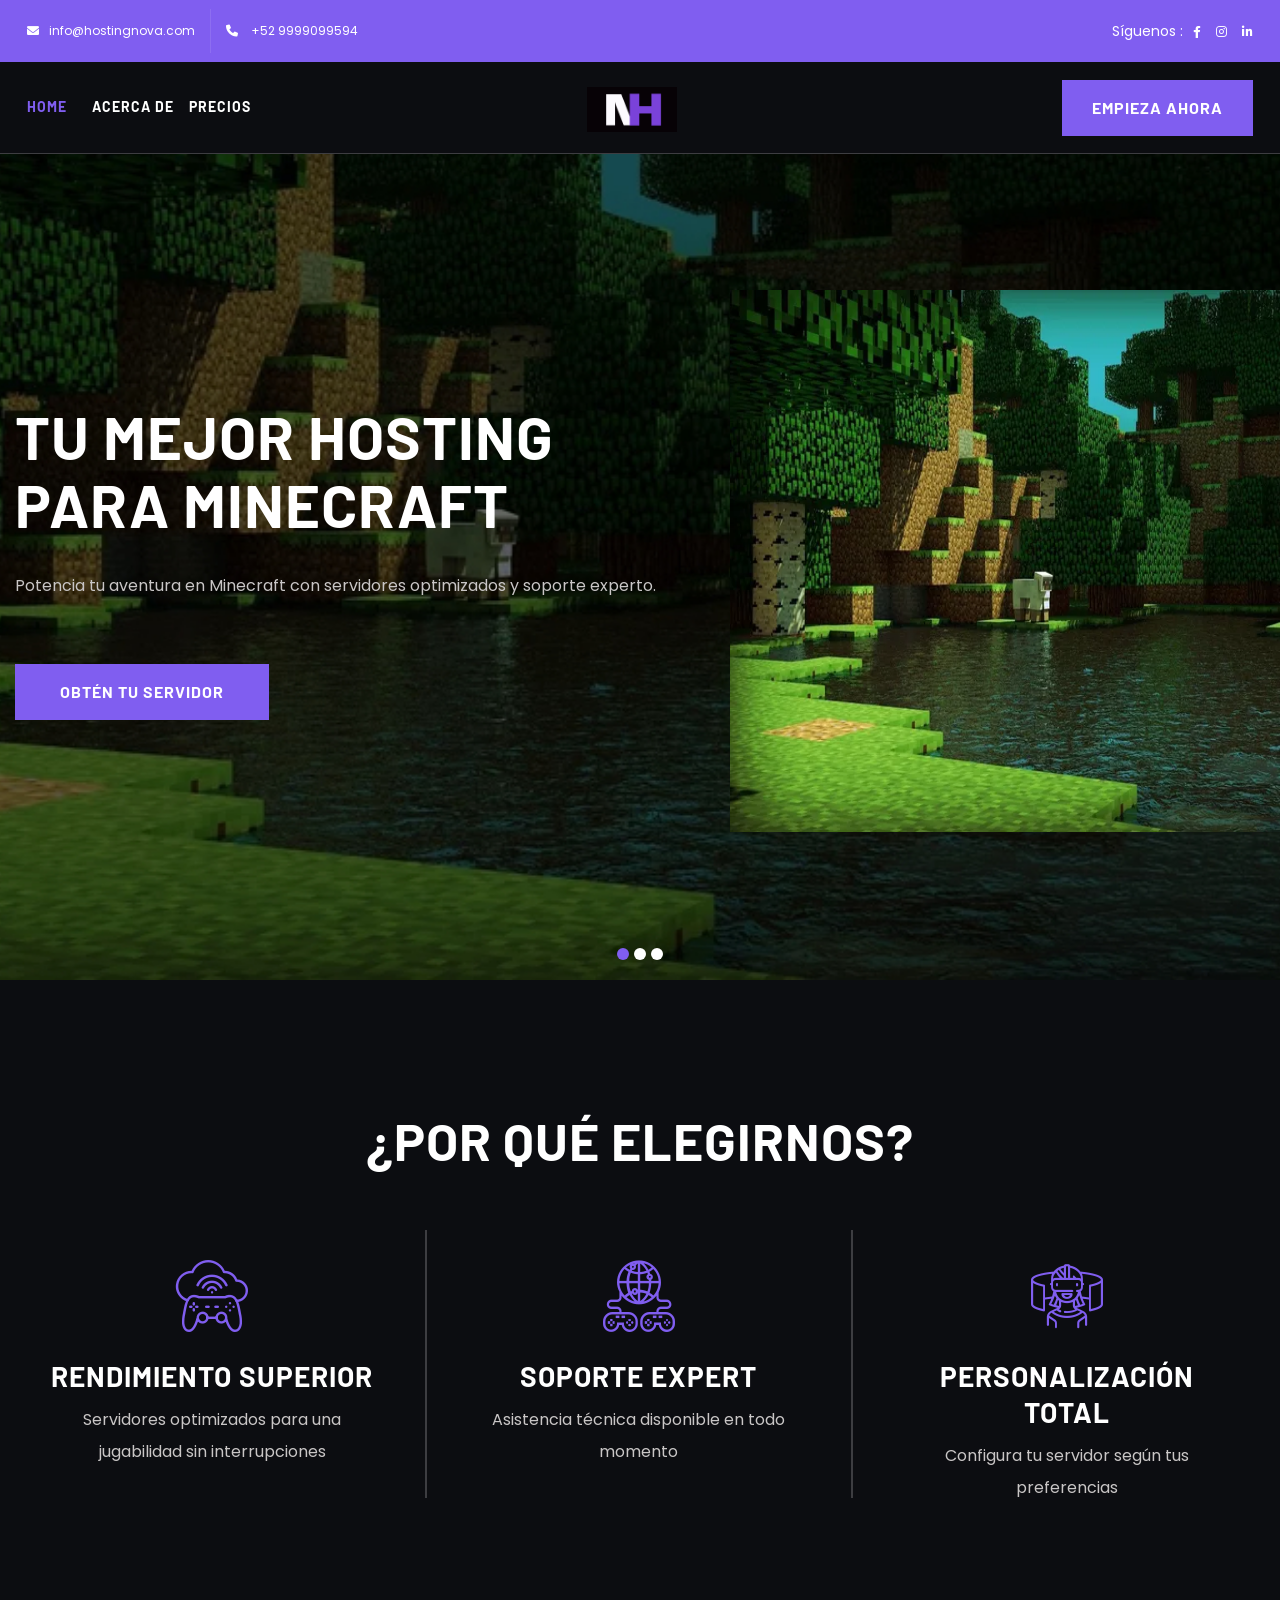
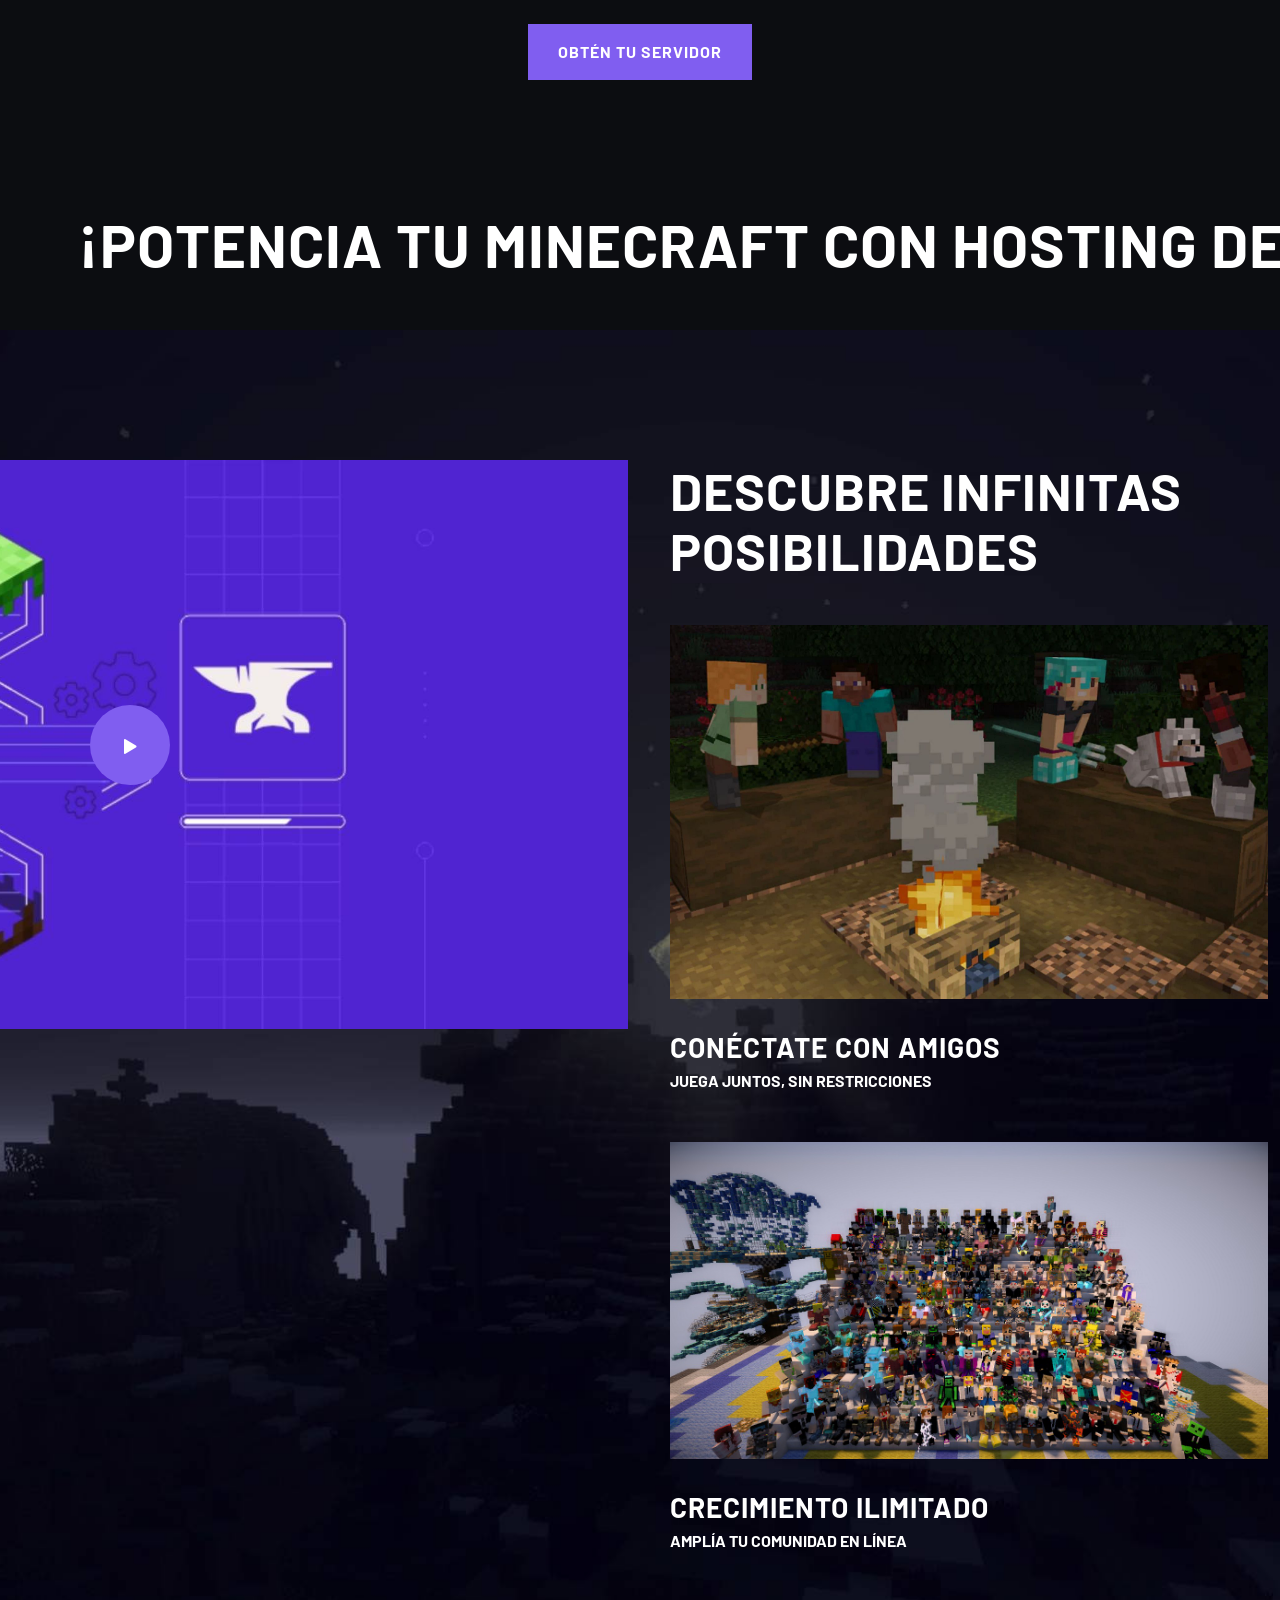
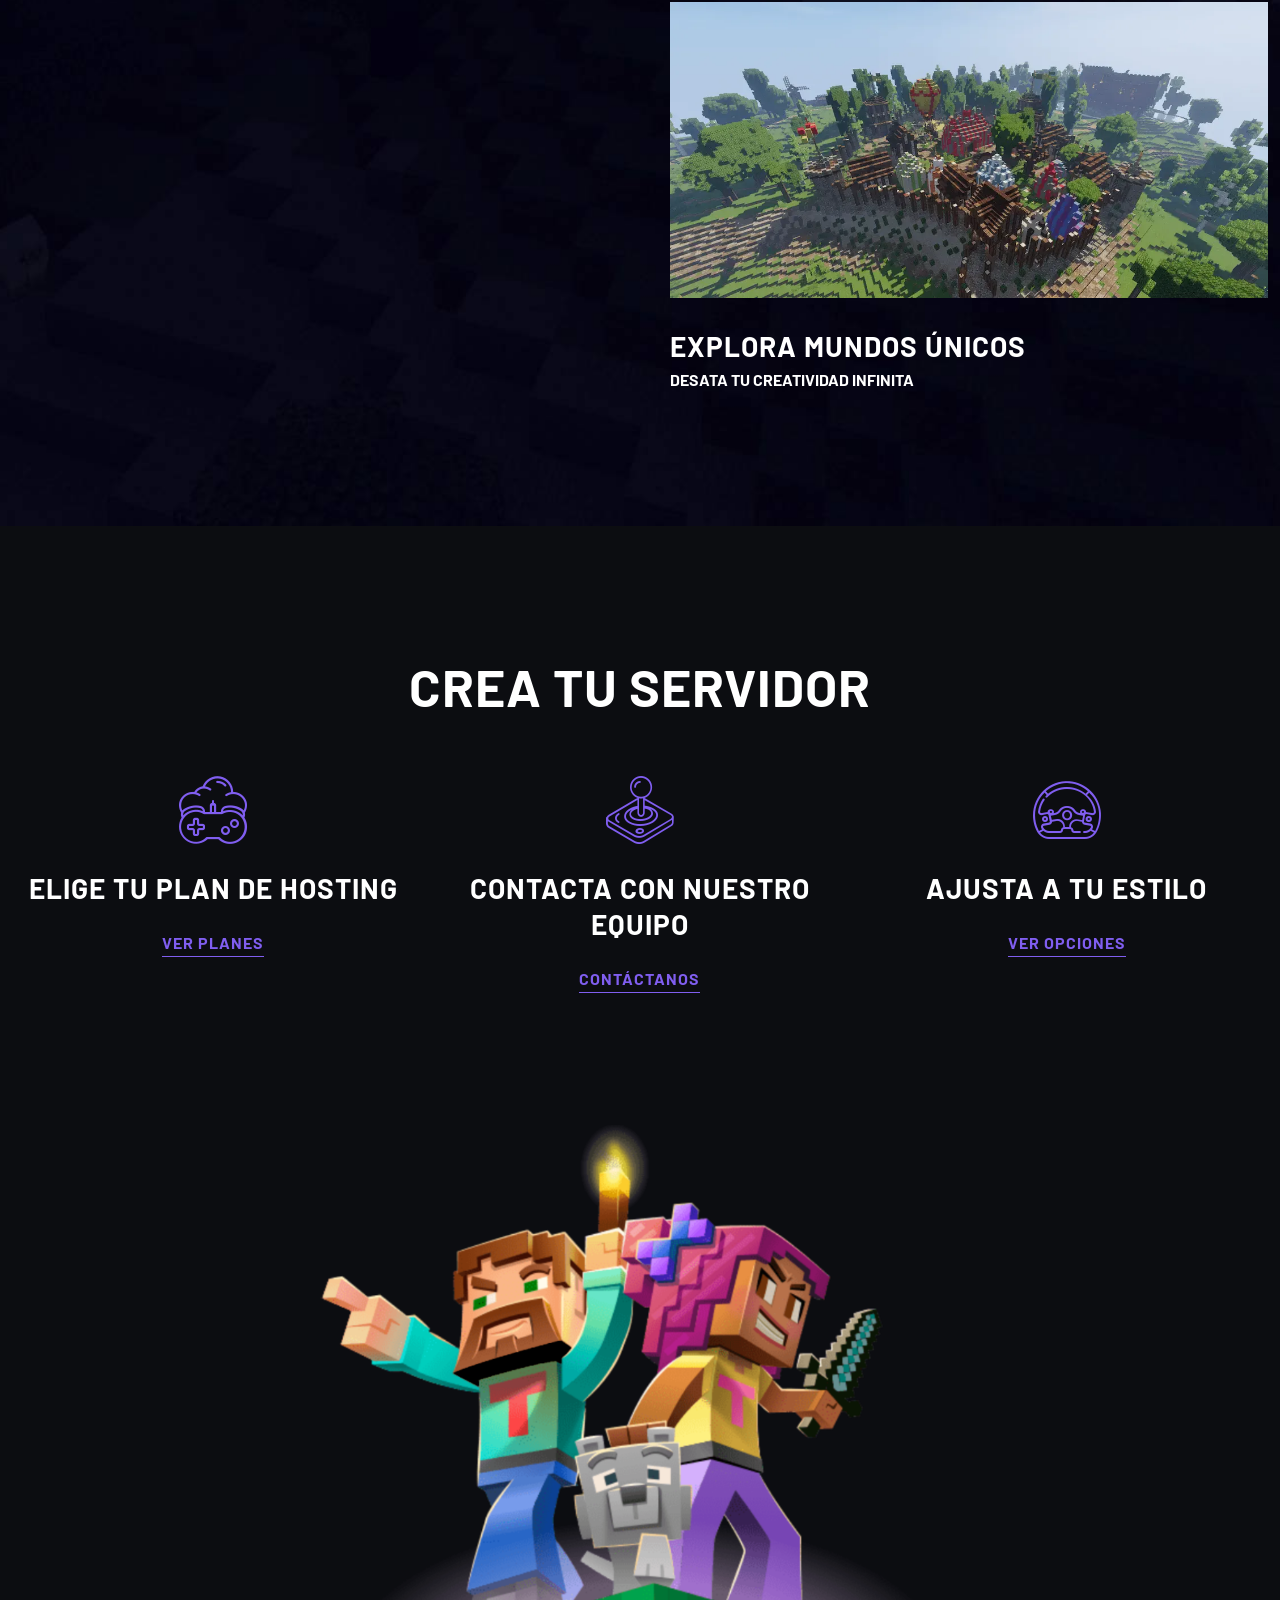
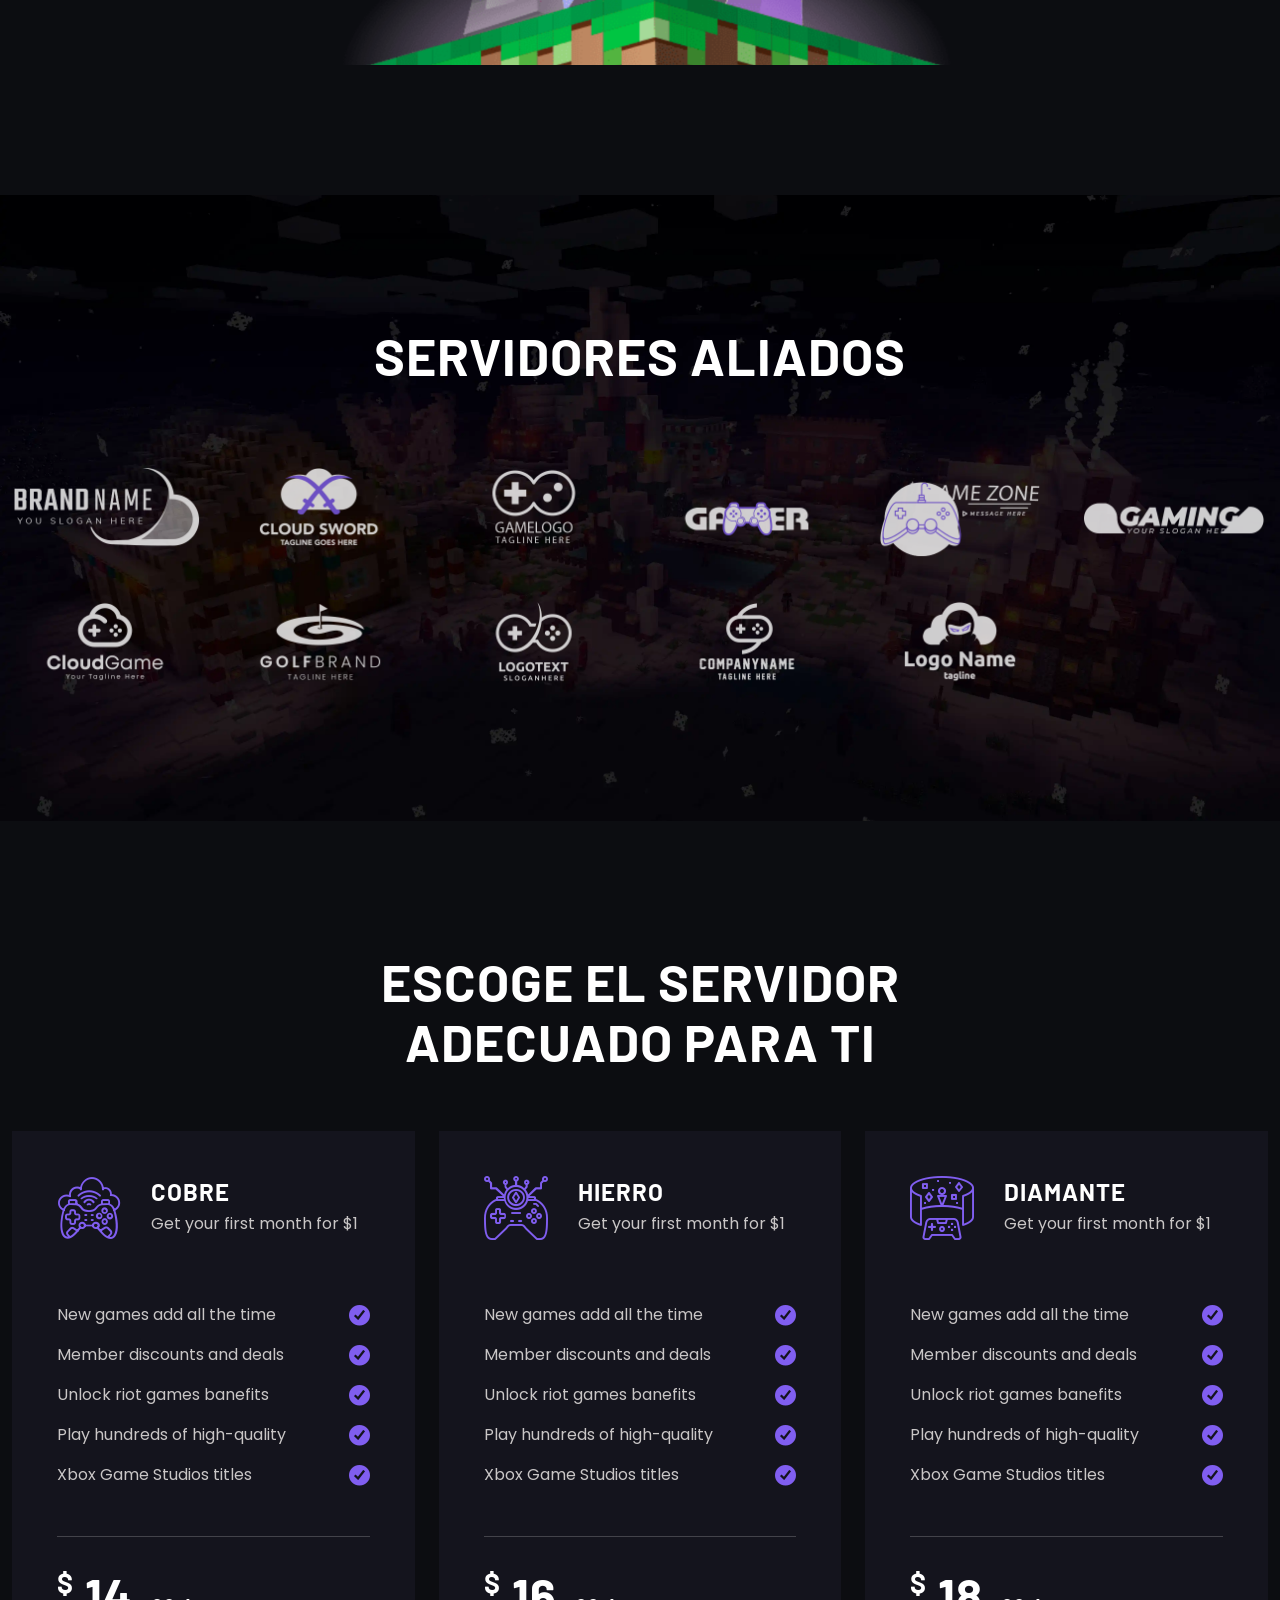
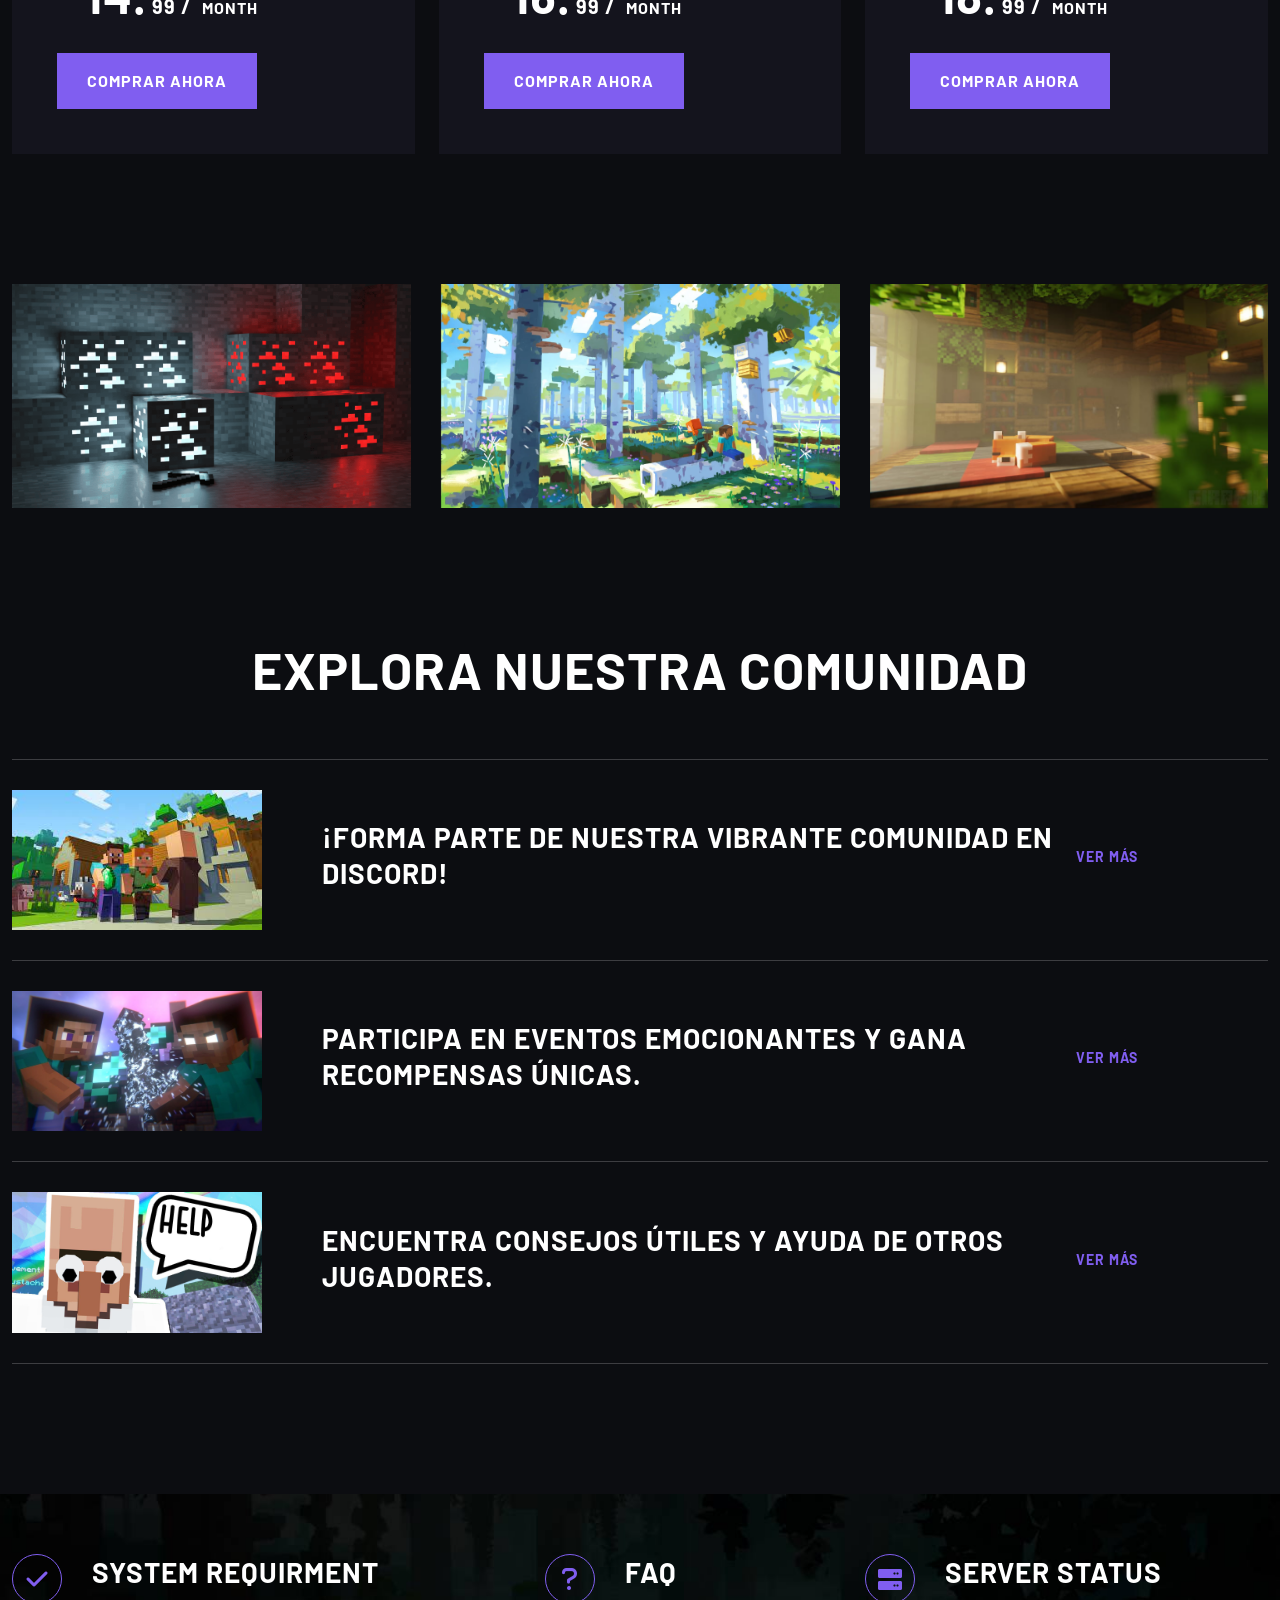
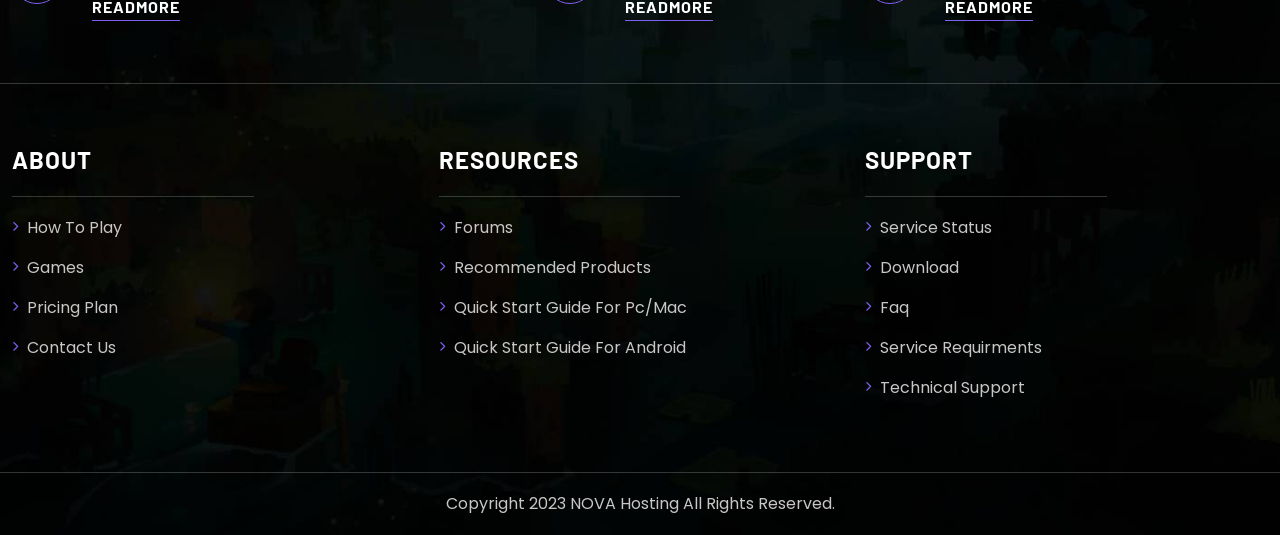
==== commit 912b4c27: "landing beta 1.0" ====
--- a/index.html
+++ b/index.html
@@ -66,7 +66,7 @@
                                     <i class="fas fa-envelope"></i><span>info@hostingnova.com</span>
                                 </li>
                                 <li>
-                                    <a href="tel:+1800001658"><i class="fas fa-phone"></i>
+                                    <a href="tel:+529999099594"><i class="fas fa-phone"></i>
                                         <span>+52 9999099594</span>
                                     </a>
                                 </li>
@@ -89,22 +89,22 @@
                                             <a href="index.html">Home</a><i class="pq-submenu-icon"></i>
                                         </li>
                                         <li class="menu-item">
-                                            <a href="about.html">Acerca de</a>
+                                            <a href="#">Acerca de</a>
                                         </li>
                                         <li class="menu-item">
-                                            <a href="games.html">Precios</a>
+                                            <a href="#">Precios</a>
                                         </li>
                                         
                                     </ul>
                                 </div>
                             </div>
-                            <a style="color:white;" class="navbar-brand" href="main-home.html">
+                            <a style="color:white;" class="navbar-brand" href="#">
                                 <img class="img-fluid logo" src="images/logo/logo.png" alt="nova hosting">
                             </a>
                         
                             <div class="pq-btn-container">
                                 <div class="pq-button-block">
-                                    <a href="games.html" class="pq-button pq-button-flat">
+                                    <a href="#" class="pq-button pq-button-flat">
                                         <span class="pq-button-text">Empieza Ahora</span>
                                     </a>
                                 </div>
@@ -165,7 +165,7 @@
                         </rs-layer><!--
     
     							--><a id="slider-3-slide-5-layer-4" class="rs-layer rs-button pq-button pq-button-flat rev-btn"
-                            href="pricing-plan.html" target="_self" data-type="button" data-rsp_ch="on"
+                            href="#" target="_self" data-type="button" data-rsp_ch="on"
                             data-xy="x:l,l,c,c;xo:15px,30px,0,0;y:m;yo:202px,126px,-33px,-98px;"
                             data-text="w:normal;s:16,14,14,13;l:24,22,22,24;ls:1px;fw:700;"
                             data-dim="minh:0px,none,none,none;"
@@ -211,7 +211,7 @@
                         </rs-layer><!--
     
     							--><a id="slider-3-slide-22-layer-4" class="rs-layer rs-button pq-button pq-button-flat rev-btn"
-                            href="games.html" target="_self" data-type="button" data-rsp_ch="on"
+                            href="#" target="_self" data-type="button" data-rsp_ch="on"
                             data-xy="x:l,l,c,c;xo:15px,30px,0,0;y:m;yo:202px,126px,-33px,-98px;"
                             data-text="w:normal;s:16,14,14,13;l:24,22,22,24;ls:1px;fw:700;"
                             data-dim="minh:0px,none,none,none;"
@@ -260,7 +260,7 @@
                         </rs-layer><!--
     
     							--><a id="slider-3-slide-23-layer-4" class="rs-layer rs-button pq-button pq-button-flat rev-btn"
-                            href="games.html" target="_self" data-type="button" data-rsp_ch="on"
+                            href="#" target="_self" data-type="button" data-rsp_ch="on"
                             data-xy="x:l,l,c,c;xo:15px,30px,0,0;y:m;yo:202px,126px,-33px,-98px;"
                             data-text="w:normal;s:16,14,14,13;l:24,22,22,24;ls:1px;fw:700;"
                             data-dim="minh:0px,none,none,none;"
@@ -324,7 +324,7 @@
                 <div class="col-lg-12">
                     <div class="pq-btn-container text-center pq-mt-90">
                         <div class="pq-button-block">
-                            <a class="pq-button pq-button-flat" href="games.html">
+                            <a class="pq-button pq-button-flat" href="#">
                                 <span class="pq-button-text">Obtén tu servidor</span>
                             </a>
                         </div>
@@ -386,28 +386,28 @@
                             </div>
                             <div class="pq-image-box pq-style-2 pq-mt-45">
                                 <div class="pq-image-box-img">
-                                    <a href="games.html"><img src="images/discover/1.jpg" class="img-fluid" alt=""></a>
+                                    <a href="#"><img src="images/discover/1.jpg" class="img-fluid" alt=""></a>
                                 </div>
                                 <div class="pq-image-box-content">
-                                    <h4 class="pq-image-box-title"><a href="games.html"> Conéctate con Amigos </a></h4>
+                                    <h4 class="pq-image-box-title"><a href="#"> Conéctate con Amigos </a></h4>
                                     <p class="pq-image-box-description"> Juega juntos, sin restricciones</p>
                                 </div>
                             </div>
                             <div class="pq-image-box pq-style-2 pq-mt-45">
                                 <div class="pq-image-box-img">
-                                    <a href="games.html"><img src="images/discover/2.jpg" alt=""></a>
+                                    <a href="#"><img src="images/discover/2.jpg" alt=""></a>
                                 </div>
                                 <div class="pq-image-box-content">
-                                    <h4 class="pq-image-box-title"><a href="games.html">Crecimiento Ilimitado </a></h4>
+                                    <h4 class="pq-image-box-title"><a href="#">Crecimiento Ilimitado </a></h4>
                                     <p class="pq-image-box-description">Amplía tu comunidad en línea</p>
                                 </div>
                             </div>
                             <div class="pq-image-box pq-style-2 pq-mt-45">
                                 <div class="pq-image-box-img">
-                                    <a href="games.html"><img src="images/discover/3.jpg" alt=""></a>
+                                    <a href="#"><img src="images/discover/3.jpg" alt=""></a>
                                 </div>
                                 <div class="pq-image-box-content">
-                                    <h4 class="pq-image-box-title"><a href="games.html">Explora Mundos Únicos</a></h4>
+                                    <h4 class="pq-image-box-title"><a href="#">Explora Mundos Únicos</a></h4>
                                     <p class="pq-image-box-description"> Desata tu Creatividad Infinita </p>
                                 </div>
                             </div>
@@ -437,7 +437,7 @@
                             <h4 class="pq-icon-box-title">Elige Tu Plan de Hosting</h4>
                             <div class="pq-btn-container">
                                 <div class="pq-button-block">
-                                    <a class="pq-button pq-button-link" href="pricing-plan.html">
+                                    <a class="pq-button pq-button-link" href="#">
                                         <span class="pq-button-text">Ver Planes</span>
                                     </a>
                                 </div>
@@ -454,7 +454,7 @@
                             <h4 class="pq-icon-box-title">Contacta con Nuestro Equipo</h4>
                             <div class="pq-btn-container">
                                 <div class="pq-button-block">
-                                    <a class="pq-button pq-button-link" href="download.html">
+                                    <a class="pq-button pq-button-link" href="#">
                                         <span class="pq-button-text">Contáctanos</span>
                                     </a>
                                 </div>
@@ -471,7 +471,7 @@
                             <h4 class="pq-icon-box-title">Ajusta a Tu Estilo</h4>
                             <div class="pq-btn-container">
                                 <div class="pq-button-block">
-                                    <a class="pq-button pq-button-link" href="how-to-play.html">
+                                    <a class="pq-button pq-button-link" href="#">
                                         <span class="pq-button-text">Ver Opciones</span>
                                     </a>
                                 </div>
@@ -692,7 +692,7 @@
                         </h2>
                         <div class="pq-btn-container">
                             <div class="pq-button-block">
-                                <a class="pq-button pq-button-flat" href="pricing-plan.html">
+                                <a class="pq-button pq-button-flat" href="#">
                                     <span class="pq-button-text">Comprar Ahora</span>
                                 </a>
                             </div>
@@ -739,7 +739,7 @@
                         </h2>
                         <div class="pq-btn-container">
                             <div class="pq-button-block">
-                                <a class="pq-button pq-button-flat" href="pricing-plan.html">
+                                <a class="pq-button pq-button-flat" href="#">
                                     <span class="pq-button-text">Comprar Ahora</span>
                                 </a>
                             </div>
@@ -785,7 +785,7 @@
                         </h2>
                         <div class="pq-btn-container">
                             <div class="pq-button-block">
-                                <a class="pq-button pq-button-flat" href="pricing-plan.html">
+                                <a class="pq-button pq-button-flat" href="#">
                                     <span class="pq-button-text">Comprar Ahora</span>
                                 </a>
                             </div>
@@ -854,7 +854,7 @@
                             </div>
                             <div class="pq-blog-contain">
                                 <h5 class="pq-blog-title">
-                                    <a href="you-wont-stop-playing-once-you-start.html">¡Forma parte de nuestra vibrante comunidad en Discord!</a>
+                                    <a href="#">¡Forma parte de nuestra vibrante comunidad en Discord!</a>
                                 </h5>
                             </div>
 
@@ -862,7 +862,7 @@
                                 <ul>
                                 
                                     <li class="pq-post-comment">
-                                        <a href="you-wont-stop-playing-once-you-start.html">Ver más</a>
+                                        <a href="#">Ver más</a>
                                     </li>
                                 </ul>
                             </div>
@@ -877,7 +877,7 @@
                             <div class="pq-blog-contain">
                                 
                                 <h5 class="pq-blog-title">
-                                    <a href="you-wont-stop-playing-once-you-start.html">Participa en eventos emocionantes y gana recompensas únicas.</a>
+                                    <a href="#">Participa en eventos emocionantes y gana recompensas únicas.</a>
                                 </h5>
 
                                 
@@ -887,7 +887,7 @@
                                 <ul>
                                 
                                     <li class="pq-post-comment">
-                                        <a href="you-wont-stop-playing-once-you-start.html">Ver más</a>
+                                        <a href="#">Ver más</a>
                                     </li>
                                 </ul>
                             </div>
@@ -901,14 +901,14 @@
                             </div>
                             <div class="pq-blog-contain">
                                 <h5 class="pq-blog-title">
-                                    <a href="you-wont-stop-playing-once-you-start.html"> Encuentra consejos útiles y ayuda de otros jugadores.</a>
+                                    <a href="#"> Encuentra consejos útiles y ayuda de otros jugadores.</a>
                                 </h5>
                             </div>
                             <div class="pq-post-contain">
                                 <ul>
                                 
                                     <li class="pq-post-comment">
-                                        <a href="you-wont-stop-playing-once-you-start.html">Ver más</a>
+                                        <a href="#">Ver más</a>
                                     </li>
                                 </ul>
                             </div>
@@ -938,7 +938,7 @@
                                         <div class="pq-btn-container">
                                             <div class="pq-button-block">
                                                 <a class="pq-button pq-button-link"
-                                                    href="support.html">
+                                                    href="#">
                                                     <span class="pq-button-text">Readmore</span>
                                                 </a>
                                             </div>
@@ -956,7 +956,7 @@
                                         <div class="pq-btn-container">
                                             <div class="pq-button-block">
                                                 <a class="pq-button pq-button-link"
-                                                    href="faq.html">
+                                                    href="#">
                                                     <span class="pq-button-text">Readmore</span>
                                                 </a>
                                             </div>
@@ -973,7 +973,7 @@
                                         <h4>server status</h4>
                                         <div class="pq-btn-container">
                                             <div class="pq-button-block">
-                                                <a class="pq-button pq-button-link" href="get-started.html">
+                                                <a class="pq-button pq-button-link" href="#">
                                                     <span class="pq-button-text">Readmore</span>
                                                 </a>
                                             </div>
@@ -994,16 +994,16 @@
                                     <div class="menu-usefull-link-container">
                                         <ul id="menu-usefull-link" class="menu">
                                             <li class="menu-item">
-                                                <a href="how-to-play.html">How to play</a>
-                                            </li>
-                                            <li class="menu-item">
-                                                <a href="https://xcloud.peacefulqode.com/games/">Games</a>
-                                            </li>
-                                            <li class="menu-item">
-                                                <a href="pricing-plan.html">Pricing Plan</a>
-                                            </li>
-                                            <li class="menu-item">
-                                                <a href="contact-us.html">Contact Us</a>
+                                                <a href="#">How to play</a>
+                                            </li>
+                                            <li class="menu-item">
+                                                <a href="#">Games</a>
+                                            </li>
+                                            <li class="menu-item">
+                                                <a href="#">Pricing Plan</a>
+                                            </li>
+                                            <li class="menu-item">
+                                                <a href="#">Contact Us</a>
                                             </li>
                                         </ul>
                                     </div>
@@ -1015,16 +1015,16 @@
                                     <div class="menu-resources-link-container">
                                         <ul id="menu-resources-link" class="menu">
                                             <li class="menu-item">
-                                                <a href="contact-us.html">forums</a>
-                                            </li>
-                                            <li class="menu-item">
-                                                <a href="download.html">recommended products</a>
-                                            </li>
-                                            <li class="menu-item">
-                                                <a href="how-to-play.html">quick start guide for pc/mac</a>
-                                            </li>
-                                            <li class="menu-item">
-                                                <a href="games.html">quick start guide for android</a>
+                                                <a href="#">forums</a>
+                                            </li>
+                                            <li class="menu-item">
+                                                <a href="#">recommended products</a>
+                                            </li>
+                                            <li class="menu-item">
+                                                <a href="#">quick start guide for pc/mac</a>
+                                            </li>
+                                            <li class="menu-item">
+                                                <a href="#">quick start guide for android</a>
                                             </li>
                                         </ul>
                                     </div>
@@ -1036,19 +1036,19 @@
                                     <div class="menu-support-menu-container">
                                         <ul id="menu-support-menu" class="menu">
                                             <li class="menu-item">
-                                                <a href="pricing-plan.html">service status</a>
-                                            </li>
-                                            <li class="menu-item">
-                                                <a href="download.html">download</a>
-                                            </li>
-                                            <li class="menu-item">
-                                                <a href="faq.html">faq</a>
-                                            </li>
-                                            <li class="menu-item">
-                                                <a href="contact-us.html">service requirments</a>
-                                            </li>
-                                            <li class="menu-item">
-                                                <a href="support.html">technical support</a>
+                                                <a href="#">service status</a>
+                                            </li>
+                                            <li class="menu-item">
+                                                <a href="#">download</a>
+                                            </li>
+                                            <li class="menu-item">
+                                                <a href="#">faq</a>
+                                            </li>
+                                            <li class="menu-item">
+                                                <a href="#">service requirments</a>
+                                            </li>
+                                            <li class="menu-item">
+                                                <a href="#">technical support</a>
                                             </li>
                                         </ul>
                                     </div>
@@ -1062,7 +1062,7 @@
                 <div class="container">
                     <div class="row">
                         <div class="col-md-12 text-center ">
-                            <span class="pq-copyright"> Copyright 2023 Xcloud All Rights Reserved.</span>
+                            <span class="pq-copyright"> Copyright 2023 NOVA Hosting All Rights Reserved.</span>
                         </div>
                     </div>
                 </div>
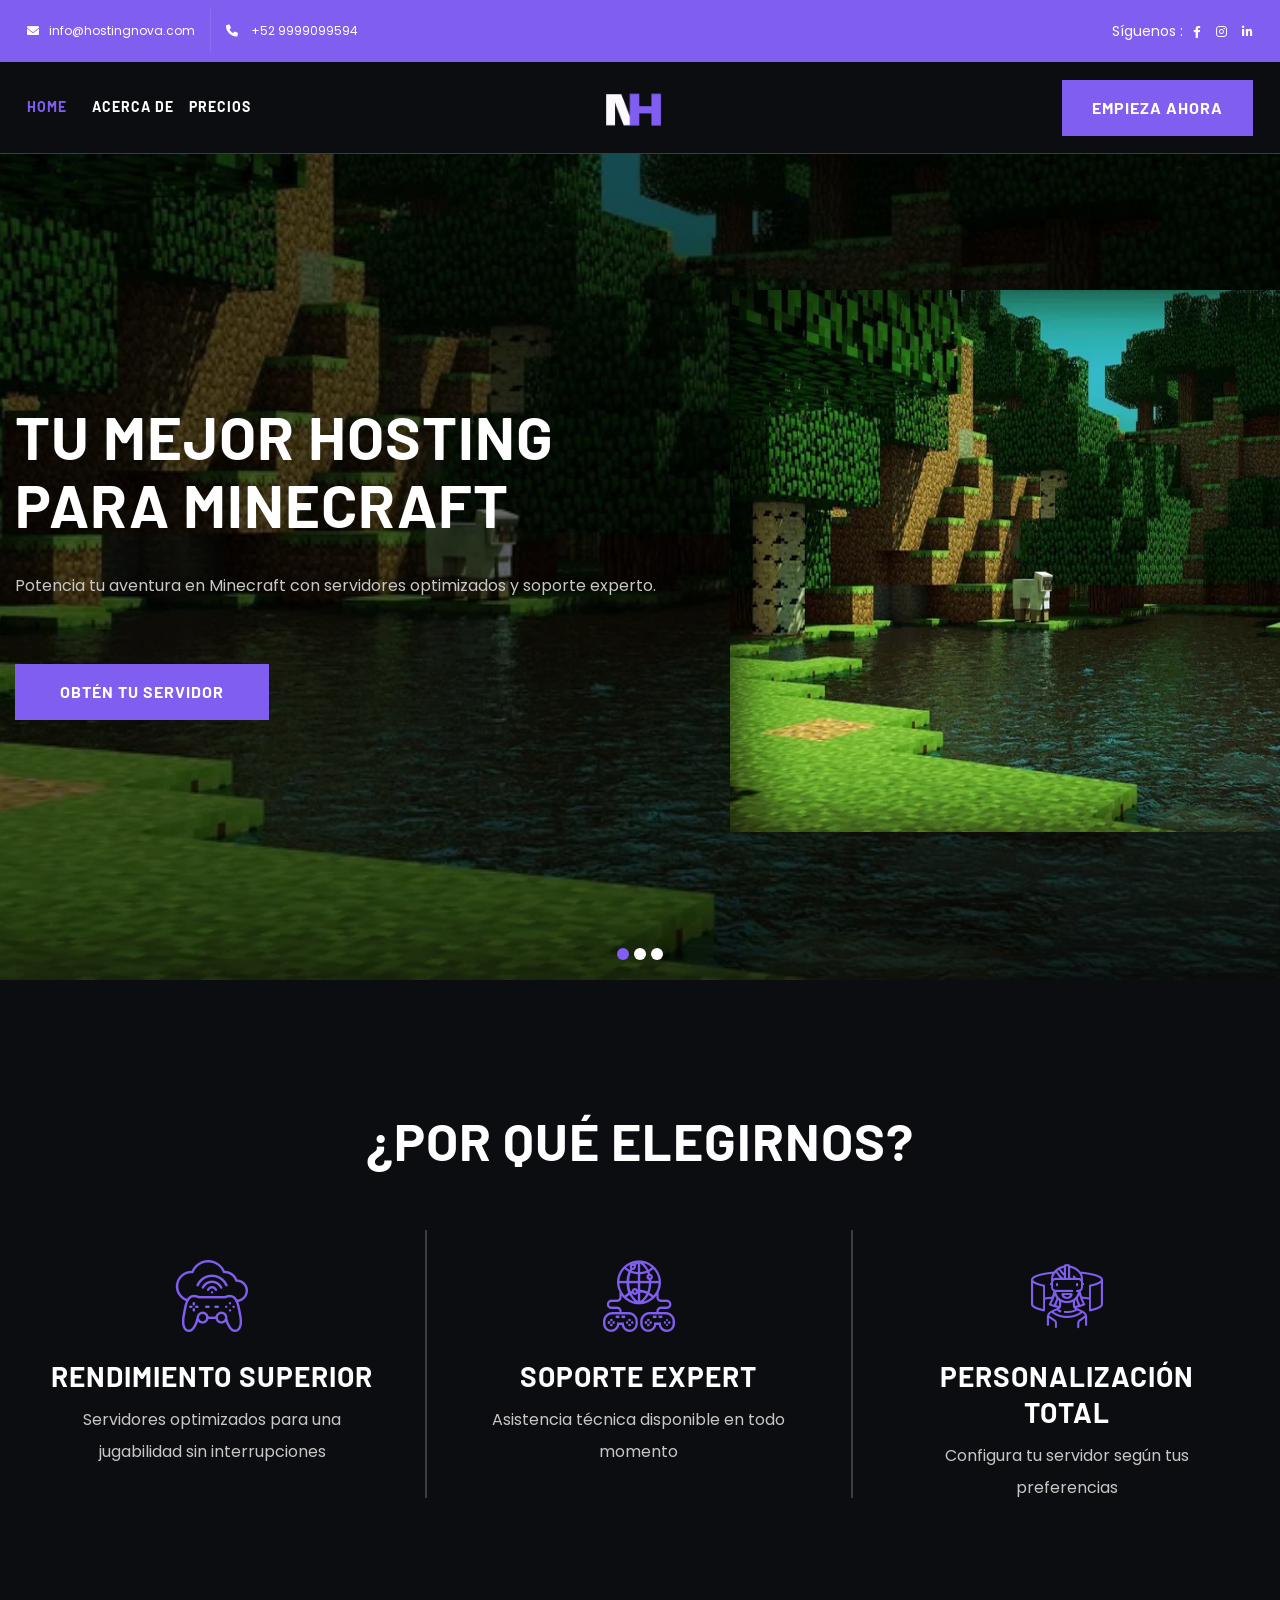
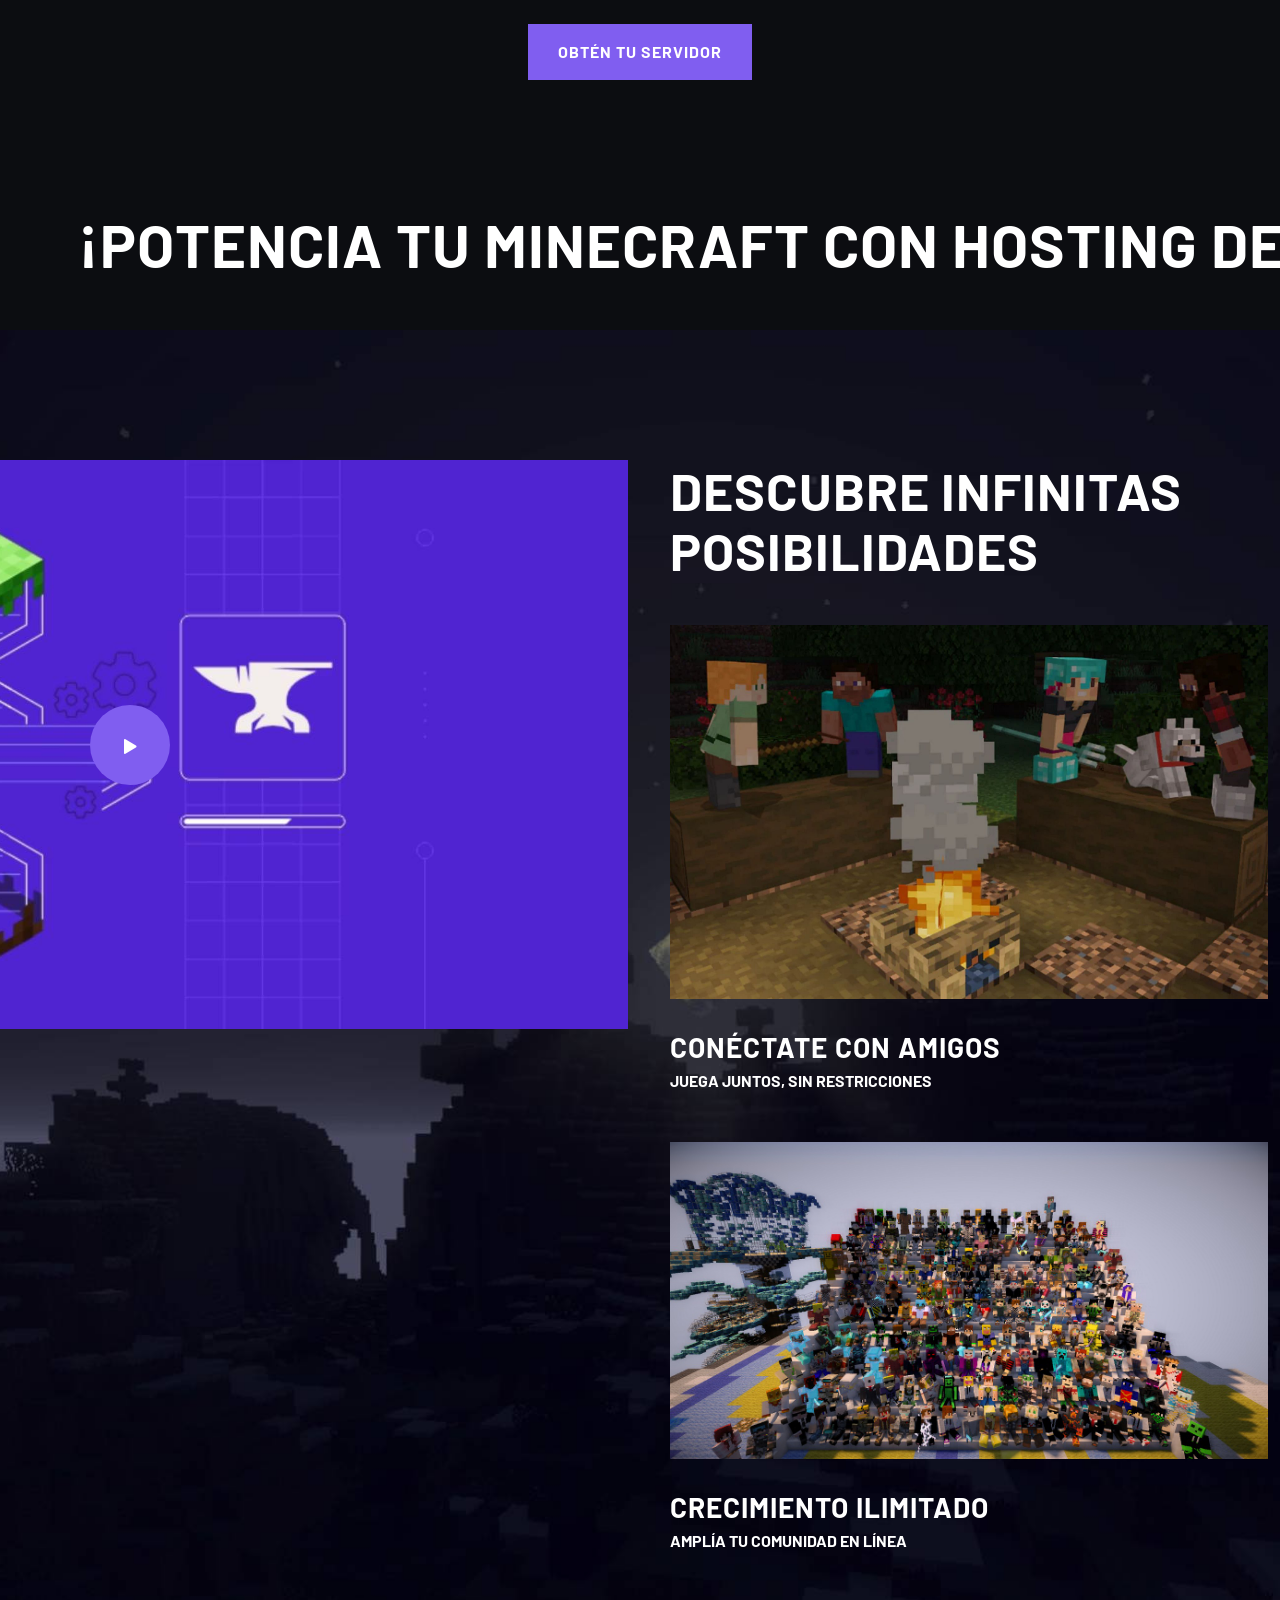
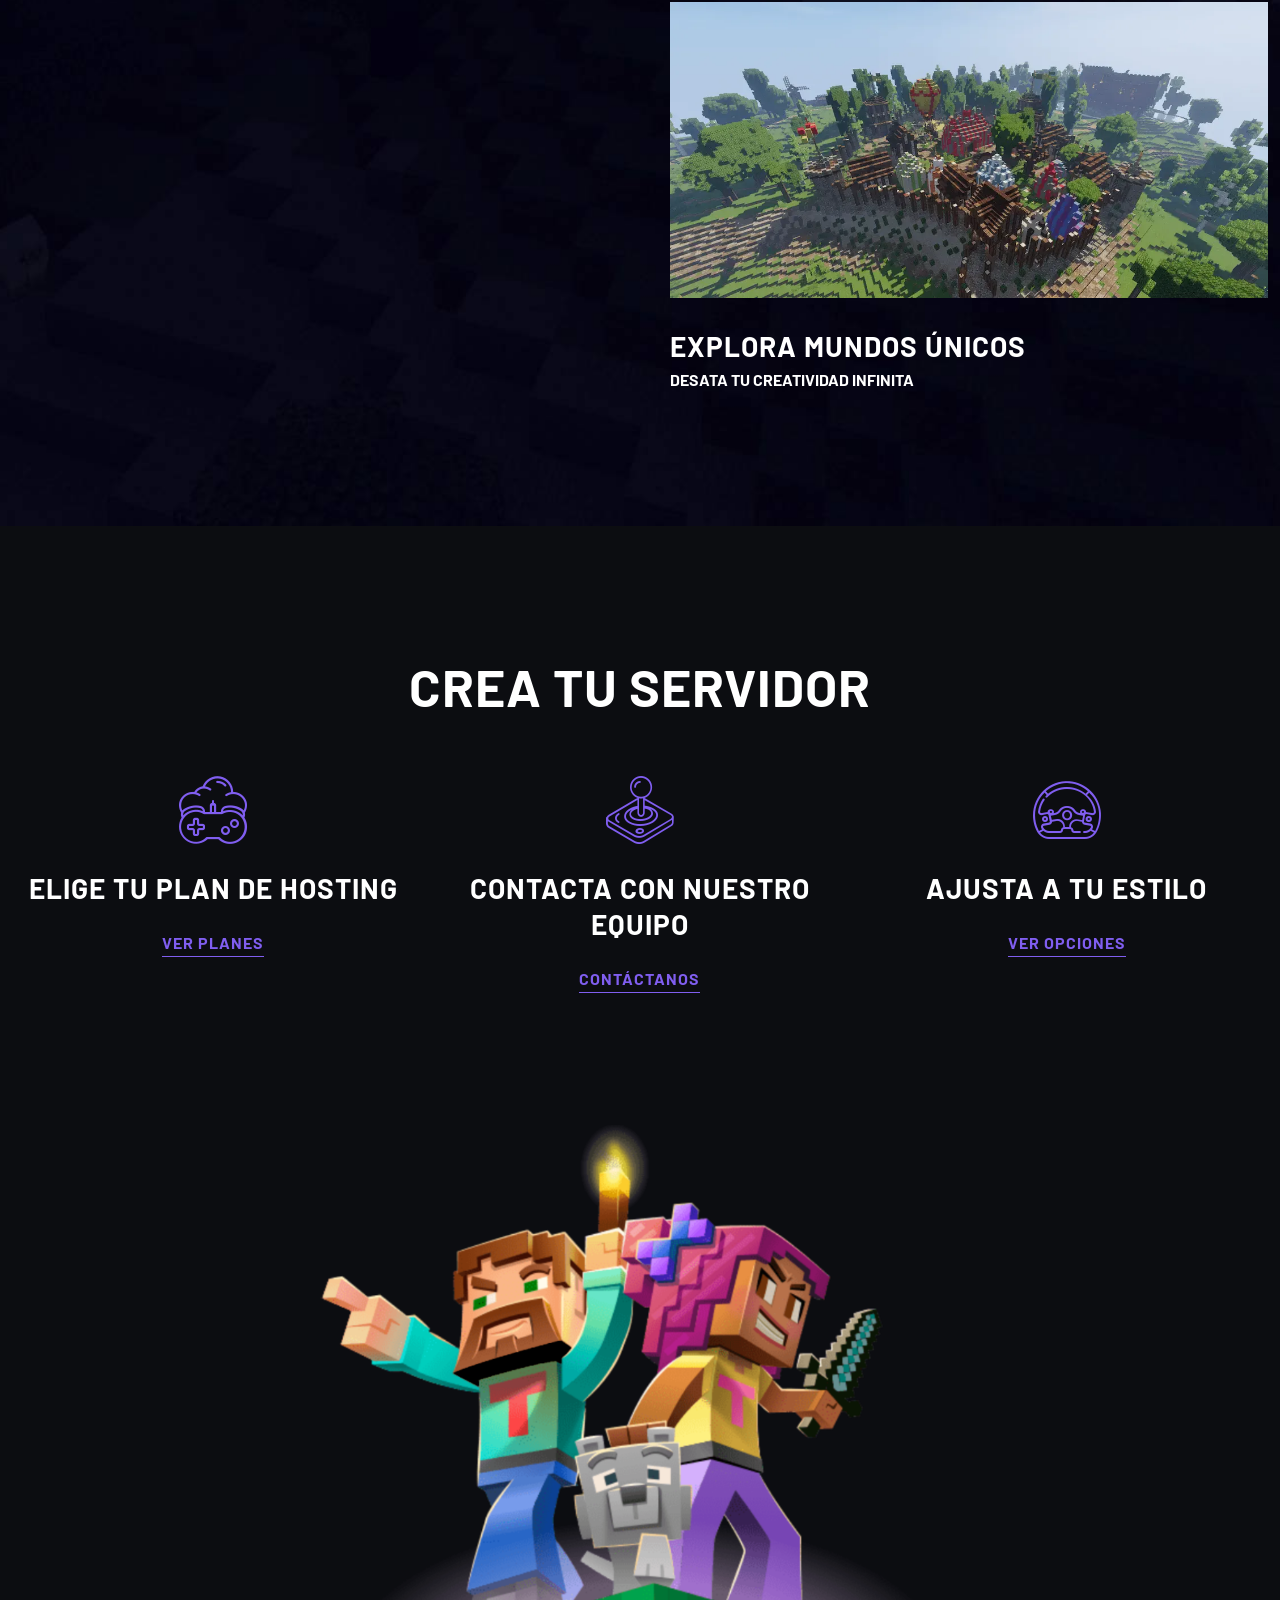
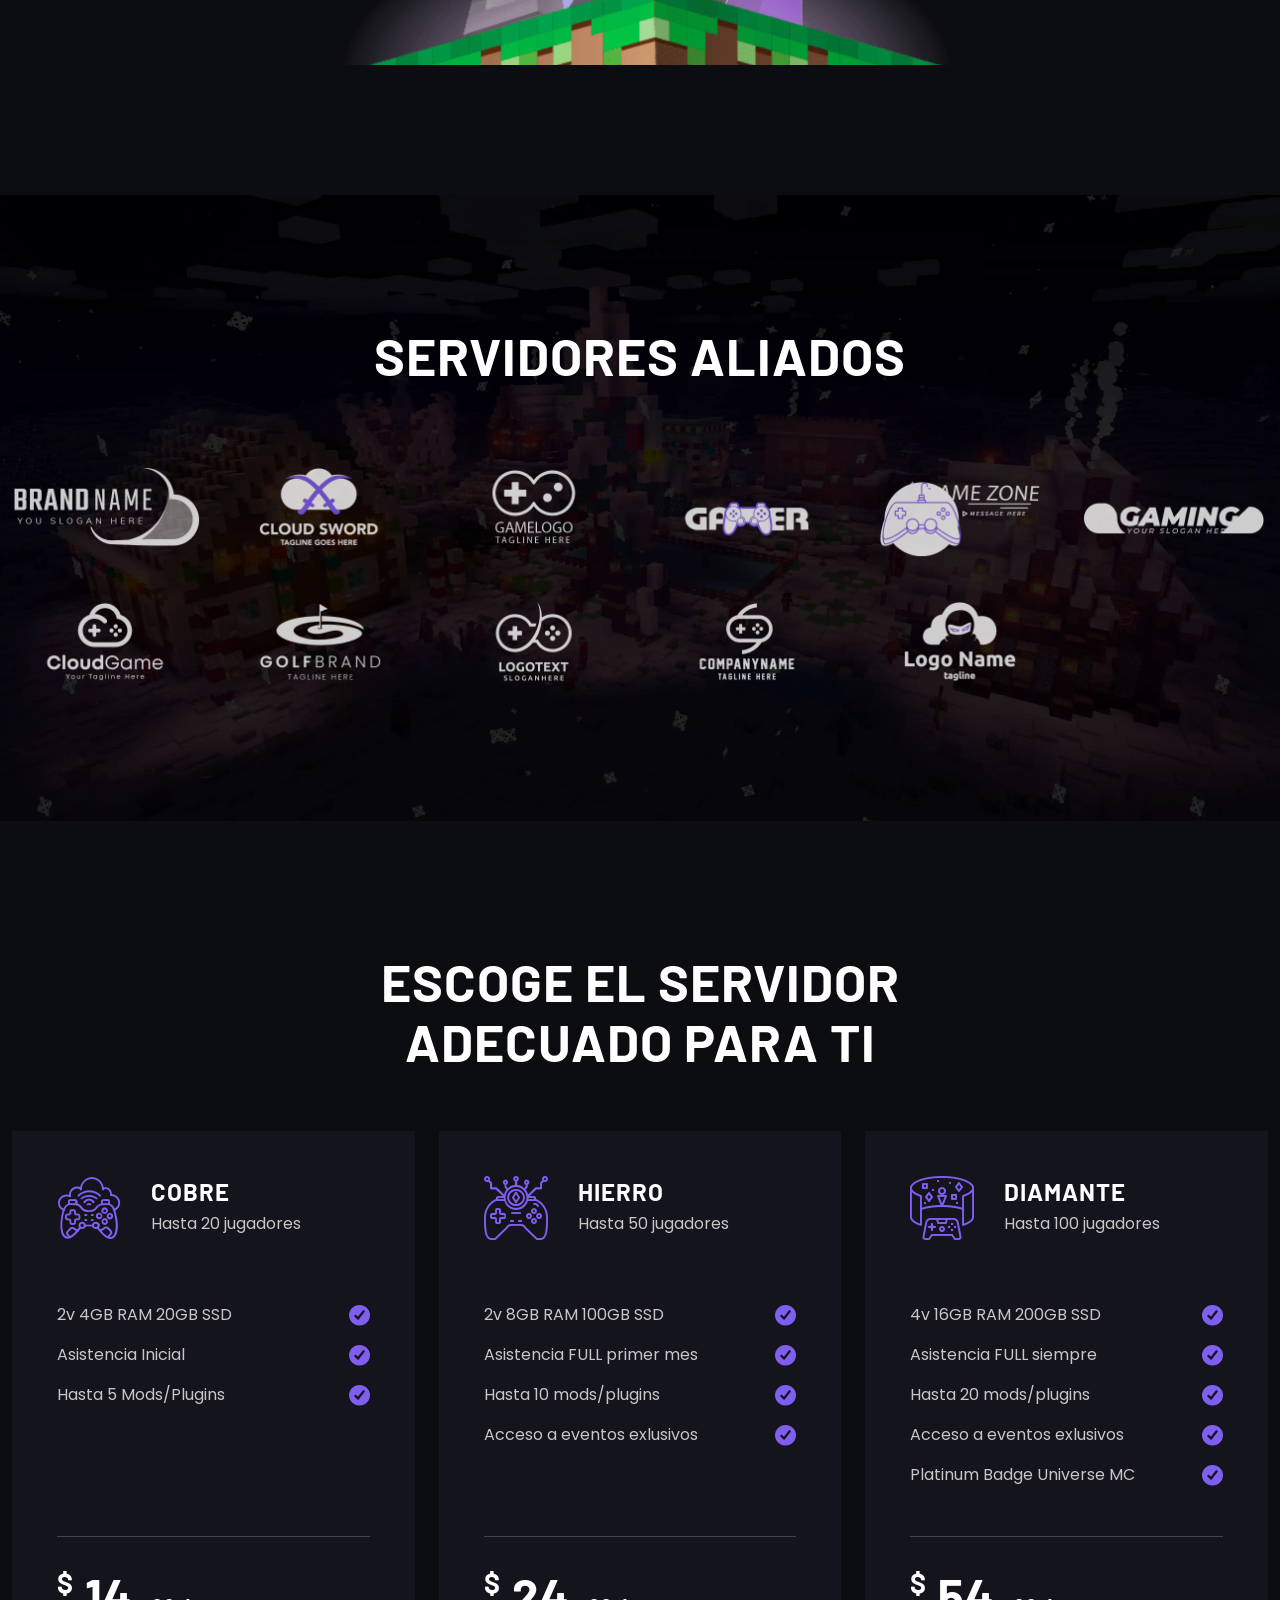
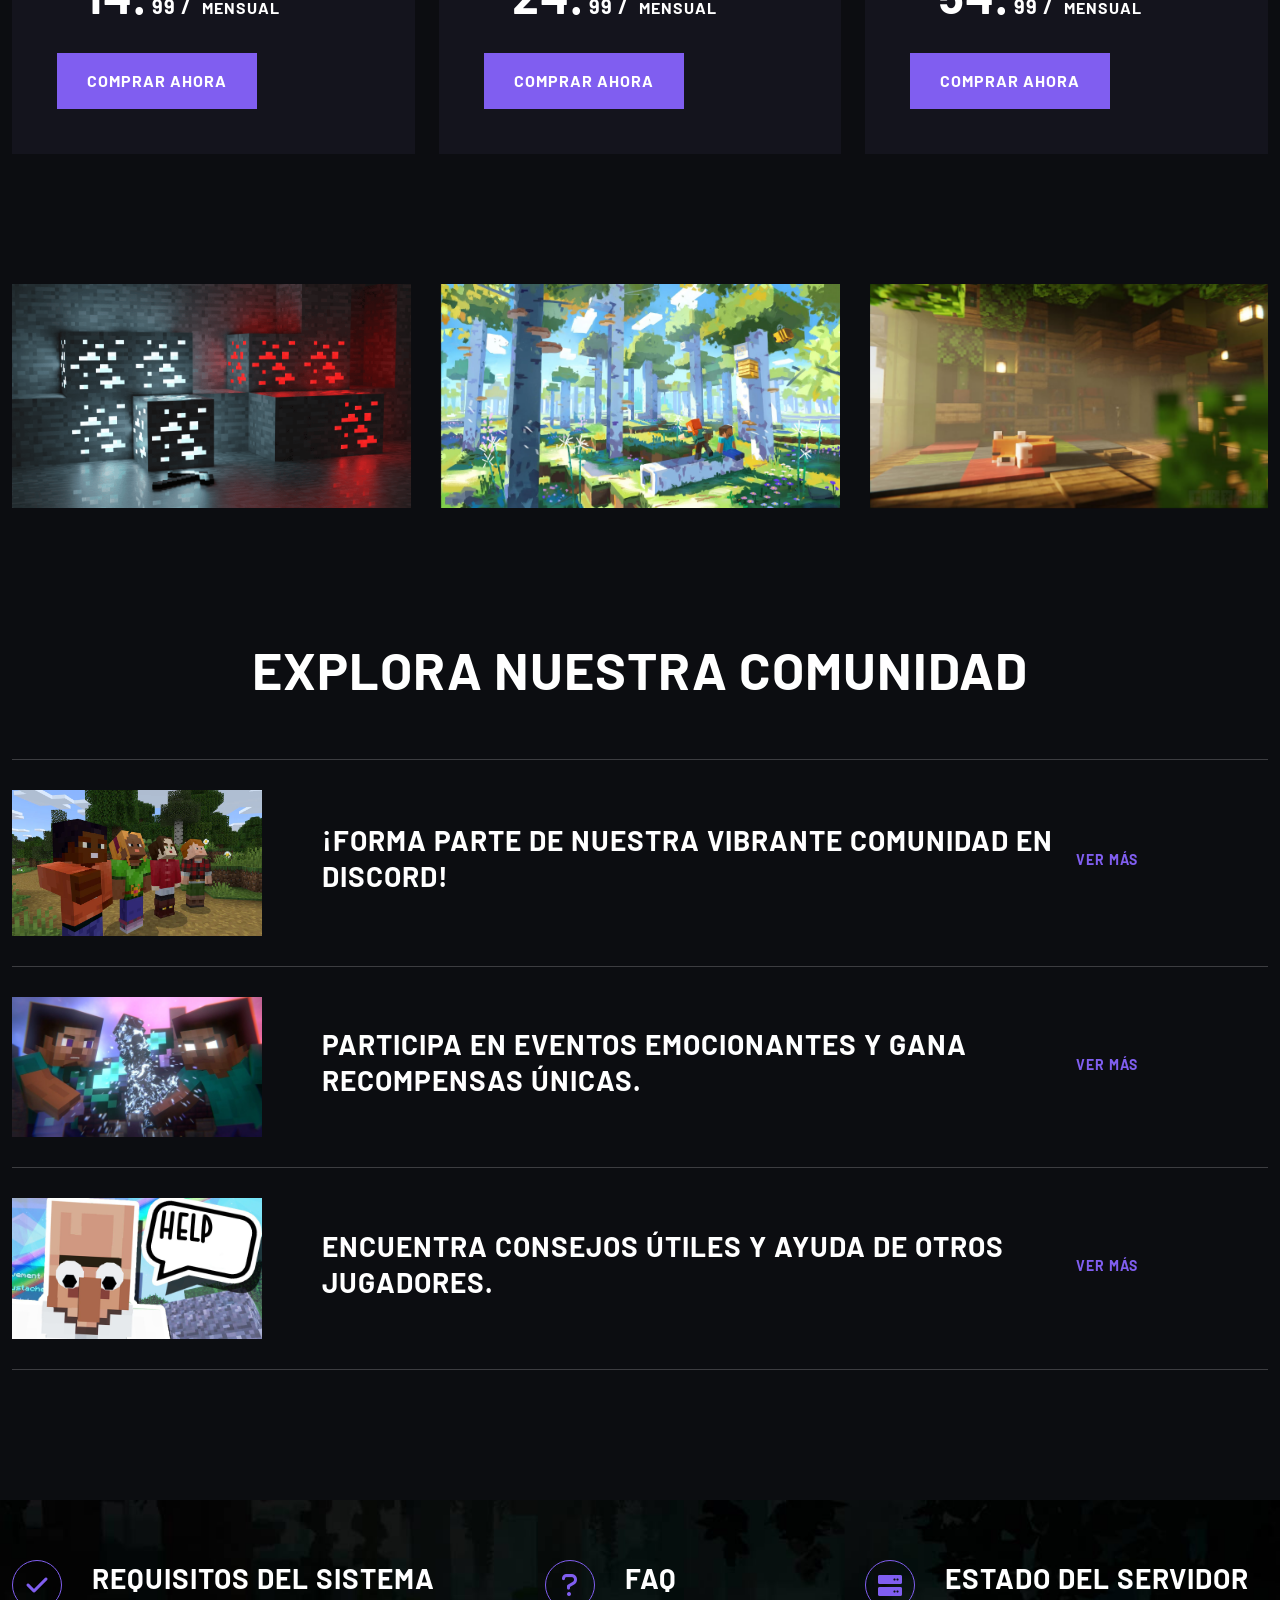
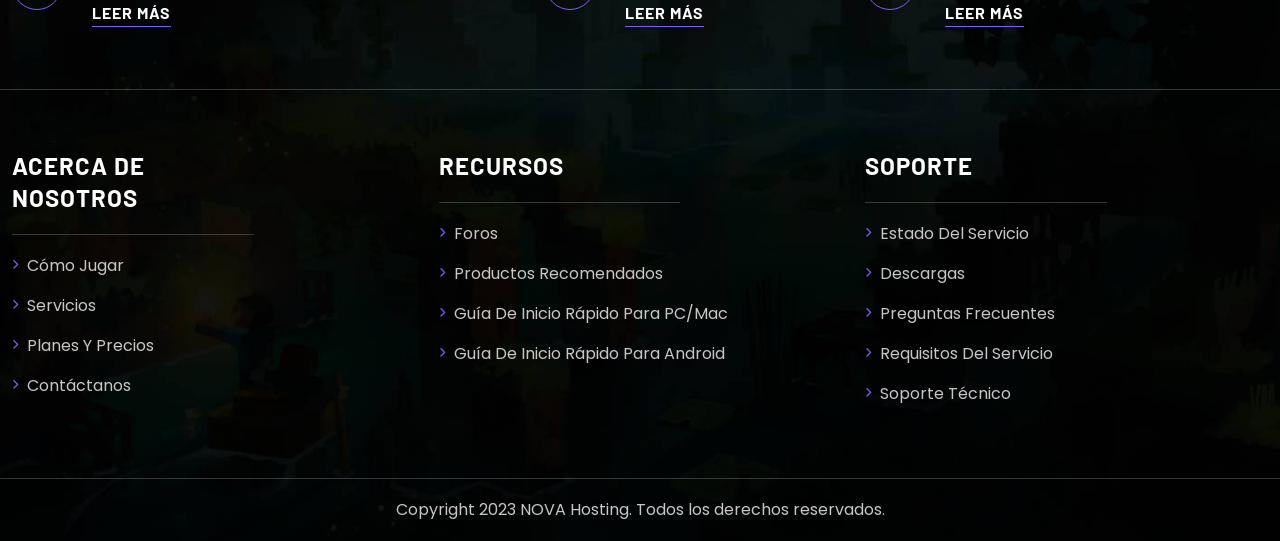
==== commit b5042b60: "landin beta 2.0" ====
--- a/index.html
+++ b/index.html
@@ -662,32 +662,33 @@
                             </div>
                             <div class="pq-price-content">
                                 <h5 class="pq-pricebox-title">cobre</h5>
-                                <span class="pq-pricebox-descrption">Get your first month for $1 </span>
+                                <span class="pq-pricebox-descrption">Hasta 20 jugadores</span>
                             </div>
                         </div>
                         <ul class="pq-list-info">
                             <li class="">
-                                <span>New games add all the time</span><i class="ion ion-checkmark-circled"></i>
-                            </li>
-                            <li class="">
-                                <span>Member discounts and deals</span><i class="ion ion-checkmark-circled"></i>
-                            </li>
-                            <li class="">
-                                <span>Unlock riot games banefits</span><i class="ion ion-checkmark-circled"></i>
-                            </li>
-                            <li class="">
-                                <span>Play hundreds of high-quality</span><i class="ion ion-checkmark-circled"></i>
-                            </li>
-                            <li class="">
-                                <span>Xbox Game Studios titles</span><i class="ion ion-checkmark-circled"></i>
-                            </li>
+                                <span>2v 4GB RAM 20GB SSD</span><i class="ion ion-checkmark-circled"></i>
+                            </li>
+                            <li class="">
+                                <span>Asistencia Inicial</span><i class="ion ion-checkmark-circled"></i>
+                            </li>
+                            <li class="">
+                                <span>Hasta 5 Mods/Plugins</span><i class="ion ion-checkmark-circled"></i>
+                            </li>
+                            <li class="">
+                                <span><i></i></span>
+                            </li>
+                            <li class="">
+                                <span><i></i></span>
+                            </li>
+                           
                         </ul>
                         <h2 class="price">
                             <span class="pq-price-sign">$</span>
                             <span class="pq-price">
                                 14.<span> 99 /</span>
                                 <span>
-                                    <span class="price-month">Month</span>
+                                    <span class="price-month">Mensual</span>
                                 </span></span>
                         </h2>
                         <div class="pq-btn-container">
@@ -708,32 +709,33 @@
                             </div>
                             <div class="pq-price-content">
                                 <h5 class="pq-pricebox-title">hierro</h5>
-                                <span class="pq-pricebox-descrption">Get your first month for $1 </span>
+                                <span class="pq-pricebox-descrption">Hasta 50 jugadores </span>
                             </div>
                         </div>
                         <ul class="pq-list-info">
                             <li class="">
-                                <span>New games add all the time</span><i class="ion ion-checkmark-circled"></i>
-                            </li>
-                            <li class="">
-                                <span>Member discounts and deals</span><i class="ion ion-checkmark-circled"></i>
-                            </li>
-                            <li class="">
-                                <span>Unlock riot games banefits</span><i class="ion ion-checkmark-circled"></i>
-                            </li>
-                            <li class="">
-                                <span>Play hundreds of high-quality</span><i class="ion ion-checkmark-circled"></i>
-                            </li>
-                            <li class="">
-                                <span>Xbox Game Studios titles</span><i class="ion ion-checkmark-circled"></i>
-                            </li>
+                                <span>2v 8GB RAM 100GB SSD</span><i class="ion ion-checkmark-circled"></i>
+                            </li>
+                            <li class="">
+                                <span>Asistencia FULL primer mes</span><i class="ion ion-checkmark-circled"></i>
+                            </li>
+                            <li class="">
+                                <span>Hasta 10 mods/plugins</span><i class="ion ion-checkmark-circled"></i>
+                            </li>
+                            <li class="">
+                                <span>Acceso a eventos exlusivos</span><i class="ion ion-checkmark-circled"></i>
+                            </li>
+                            <li class="">
+                                <span><i></i></span>
+                            </li>
+                           
                         </ul>
                         <h2 class="price">
                             <span class="pq-price-sign">$</span>
                             <span class="pq-price">
-                                16.<span> 99 /</span>
+                                24.<span> 99 /</span>
                                 <span>
-                                    <span class="price-month">Month</span>
+                                    <span class="price-month">Mensual</span>
                                 </span>
                             </span>
                         </h2>
@@ -754,32 +756,32 @@
                             </div>
                             <div class="pq-price-content">
                                 <h5 class="pq-pricebox-title">diamante</h5>
-                                <span class="pq-pricebox-descrption">Get your first month for $1 </span>
+                                <span class="pq-pricebox-descrption">Hasta 100 jugadores </span>
                             </div>
                         </div>
                         <ul class="pq-list-info">
                             <li class="">
-                                <span>New games add all the time</span><i class="ion ion-checkmark-circled"></i>
-                            </li>
-                            <li class="">
-                                <span>Member discounts and deals</span><i class="ion ion-checkmark-circled"></i>
-                            </li>
-                            <li class="">
-                                <span>Unlock riot games banefits</span><i class="ion ion-checkmark-circled"></i>
-                            </li>
-                            <li class="">
-                                <span>Play hundreds of high-quality</span><i class="ion ion-checkmark-circled"></i>
-                            </li>
-                            <li class="">
-                                <span>Xbox Game Studios titles</span><i class="ion ion-checkmark-circled"></i>
+                                <span>4v 16GB RAM 200GB SSD</span><i class="ion ion-checkmark-circled"></i>
+                            </li>
+                            <li class="">
+                                <span>Asistencia FULL siempre</span><i class="ion ion-checkmark-circled"></i>
+                            </li>
+                            <li class="">
+                                <span>Hasta 20 mods/plugins</span><i class="ion ion-checkmark-circled"></i>
+                            </li>
+                            <li class="">
+                                <span>Acceso a eventos exlusivos</span><i class="ion ion-checkmark-circled"></i>
+                            </li>
+                            <li class="">
+                                <span>Platinum Badge Universe MC</span><i class="ion ion-checkmark-circled"></i>
                             </li>
                         </ul>
                         <h2 class="price">
                             <span class="pq-price-sign">$</span>
                             <span class="pq-price">
-                                18.<span> 99 /</span>
+                                54.<span> 99 /</span>
                                 <span>
-                                    <span class="price-month">Month</span>
+                                    <span class="price-month">Mensual</span>
                                 </span>
                             </span>
                         </h2>
@@ -920,7 +922,6 @@
     </section>
     <!-- Blog -->
 
-    <!-- Footer -->
     <footer id="pq-footer">
         <div class="pq-footer-style-1">
             <div class="pq-footer-top">
@@ -934,12 +935,11 @@
                                         <i class="fa fa-check" aria-hidden="true"></i>
                                     </div>
                                     <div class="pq-footer-items-info">
-                                        <h4>system requirment</h4>
+                                        <h4>Requisitos del Sistema</h4>
                                         <div class="pq-btn-container">
                                             <div class="pq-button-block">
-                                                <a class="pq-button pq-button-link"
-                                                    href="#">
-                                                    <span class="pq-button-text">Readmore</span>
+                                                <a class="pq-button pq-button-link" href="#">
+                                                    <span class="pq-button-text">Leer más</span>
                                                 </a>
                                             </div>
                                         </div>
@@ -952,12 +952,11 @@
                                         <i class="fa fa-question" aria-hidden="true"></i>
                                     </div>
                                     <div class="pq-footer-items-info">
-                                        <h4>faq</h4>
+                                        <h4>FAQ</h4>
                                         <div class="pq-btn-container">
                                             <div class="pq-button-block">
-                                                <a class="pq-button pq-button-link"
-                                                    href="#">
-                                                    <span class="pq-button-text">Readmore</span>
+                                                <a class="pq-button pq-button-link" href="#">
+                                                    <span class="pq-button-text">Leer más</span>
                                                 </a>
                                             </div>
                                         </div>
@@ -970,11 +969,11 @@
                                         <i class="fa fa-server" aria-hidden="true"></i>
                                     </div>
                                     <div class="pq-footer-items-info">
-                                        <h4>server status</h4>
+                                        <h4>Estado del Servidor</h4>
                                         <div class="pq-btn-container">
                                             <div class="pq-button-block">
                                                 <a class="pq-button pq-button-link" href="#">
-                                                    <span class="pq-button-text">Readmore</span>
+                                                    <span class="pq-button-text">Leer más</span>
                                                 </a>
                                             </div>
                                         </div>
@@ -990,20 +989,20 @@
                         <div class="row">
                             <div class="col-lg-4  col-md-4">
                                 <div class="widget">
-                                    <h4 class="footer-title">About</h4>
+                                    <h4 class="footer-title">Acerca de Nosotros</h4>
                                     <div class="menu-usefull-link-container">
                                         <ul id="menu-usefull-link" class="menu">
                                             <li class="menu-item">
-                                                <a href="#">How to play</a>
-                                            </li>
-                                            <li class="menu-item">
-                                                <a href="#">Games</a>
-                                            </li>
-                                            <li class="menu-item">
-                                                <a href="#">Pricing Plan</a>
-                                            </li>
-                                            <li class="menu-item">
-                                                <a href="#">Contact Us</a>
+                                                <a href="#">Cómo jugar</a>
+                                            </li>
+                                            <li class="menu-item">
+                                                <a href="#">Servicios</a>
+                                            </li>
+                                            <li class="menu-item">
+                                                <a href="#">Planes y Precios</a>
+                                            </li>
+                                            <li class="menu-item">
+                                                <a href="#">Contáctanos</a>
                                             </li>
                                         </ul>
                                     </div>
@@ -1011,20 +1010,20 @@
                             </div>
                             <div class="col-lg-4  col-md-4">
                                 <div class="widget">
-                                    <h4 class="footer-title">resources</h4>
+                                    <h4 class="footer-title">Recursos</h4>
                                     <div class="menu-resources-link-container">
                                         <ul id="menu-resources-link" class="menu">
                                             <li class="menu-item">
-                                                <a href="#">forums</a>
-                                            </li>
-                                            <li class="menu-item">
-                                                <a href="#">recommended products</a>
-                                            </li>
-                                            <li class="menu-item">
-                                                <a href="#">quick start guide for pc/mac</a>
-                                            </li>
-                                            <li class="menu-item">
-                                                <a href="#">quick start guide for android</a>
+                                                <a href="#">Foros</a>
+                                            </li>
+                                            <li class="menu-item">
+                                                <a href="#">Productos recomendados</a>
+                                            </li>
+                                            <li class="menu-item">
+                                                <a href="#">Guía de inicio rápido para PC/Mac</a>
+                                            </li>
+                                            <li class="menu-item">
+                                                <a href="#">Guía de inicio rápido para Android</a>
                                             </li>
                                         </ul>
                                     </div>
@@ -1032,23 +1031,23 @@
                             </div>
                             <div class="col-lg-4 col-md-4">
                                 <div class="widget">
-                                    <h4 class="footer-title">support</h4>
+                                    <h4 class="footer-title">Soporte</h4>
                                     <div class="menu-support-menu-container">
                                         <ul id="menu-support-menu" class="menu">
                                             <li class="menu-item">
-                                                <a href="#">service status</a>
-                                            </li>
-                                            <li class="menu-item">
-                                                <a href="#">download</a>
-                                            </li>
-                                            <li class="menu-item">
-                                                <a href="#">faq</a>
-                                            </li>
-                                            <li class="menu-item">
-                                                <a href="#">service requirments</a>
-                                            </li>
-                                            <li class="menu-item">
-                                                <a href="#">technical support</a>
+                                                <a href="#">Estado del servicio</a>
+                                            </li>
+                                            <li class="menu-item">
+                                                <a href="#">Descargas</a>
+                                            </li>
+                                            <li class="menu-item">
+                                                <a href="#">Preguntas frecuentes</a>
+                                            </li>
+                                            <li class="menu-item">
+                                                <a href="#">Requisitos del servicio</a>
+                                            </li>
+                                            <li class="menu-item">
+                                                <a href="#">Soporte técnico</a>
                                             </li>
                                         </ul>
                                     </div>
@@ -1062,13 +1061,16 @@
                 <div class="container">
                     <div class="row">
                         <div class="col-md-12 text-center ">
-                            <span class="pq-copyright"> Copyright 2023 NOVA Hosting All Rights Reserved.</span>
+                            <span class="pq-copyright">
+                                Copyright 2023 NOVA Hosting. Todos los derechos reservados.
+                            </span>
                         </div>
                     </div>
                 </div>
             </div>
         </div>
     </footer>
+    
     <!-- Footer -->
 
     <!-- Back to Top -->
